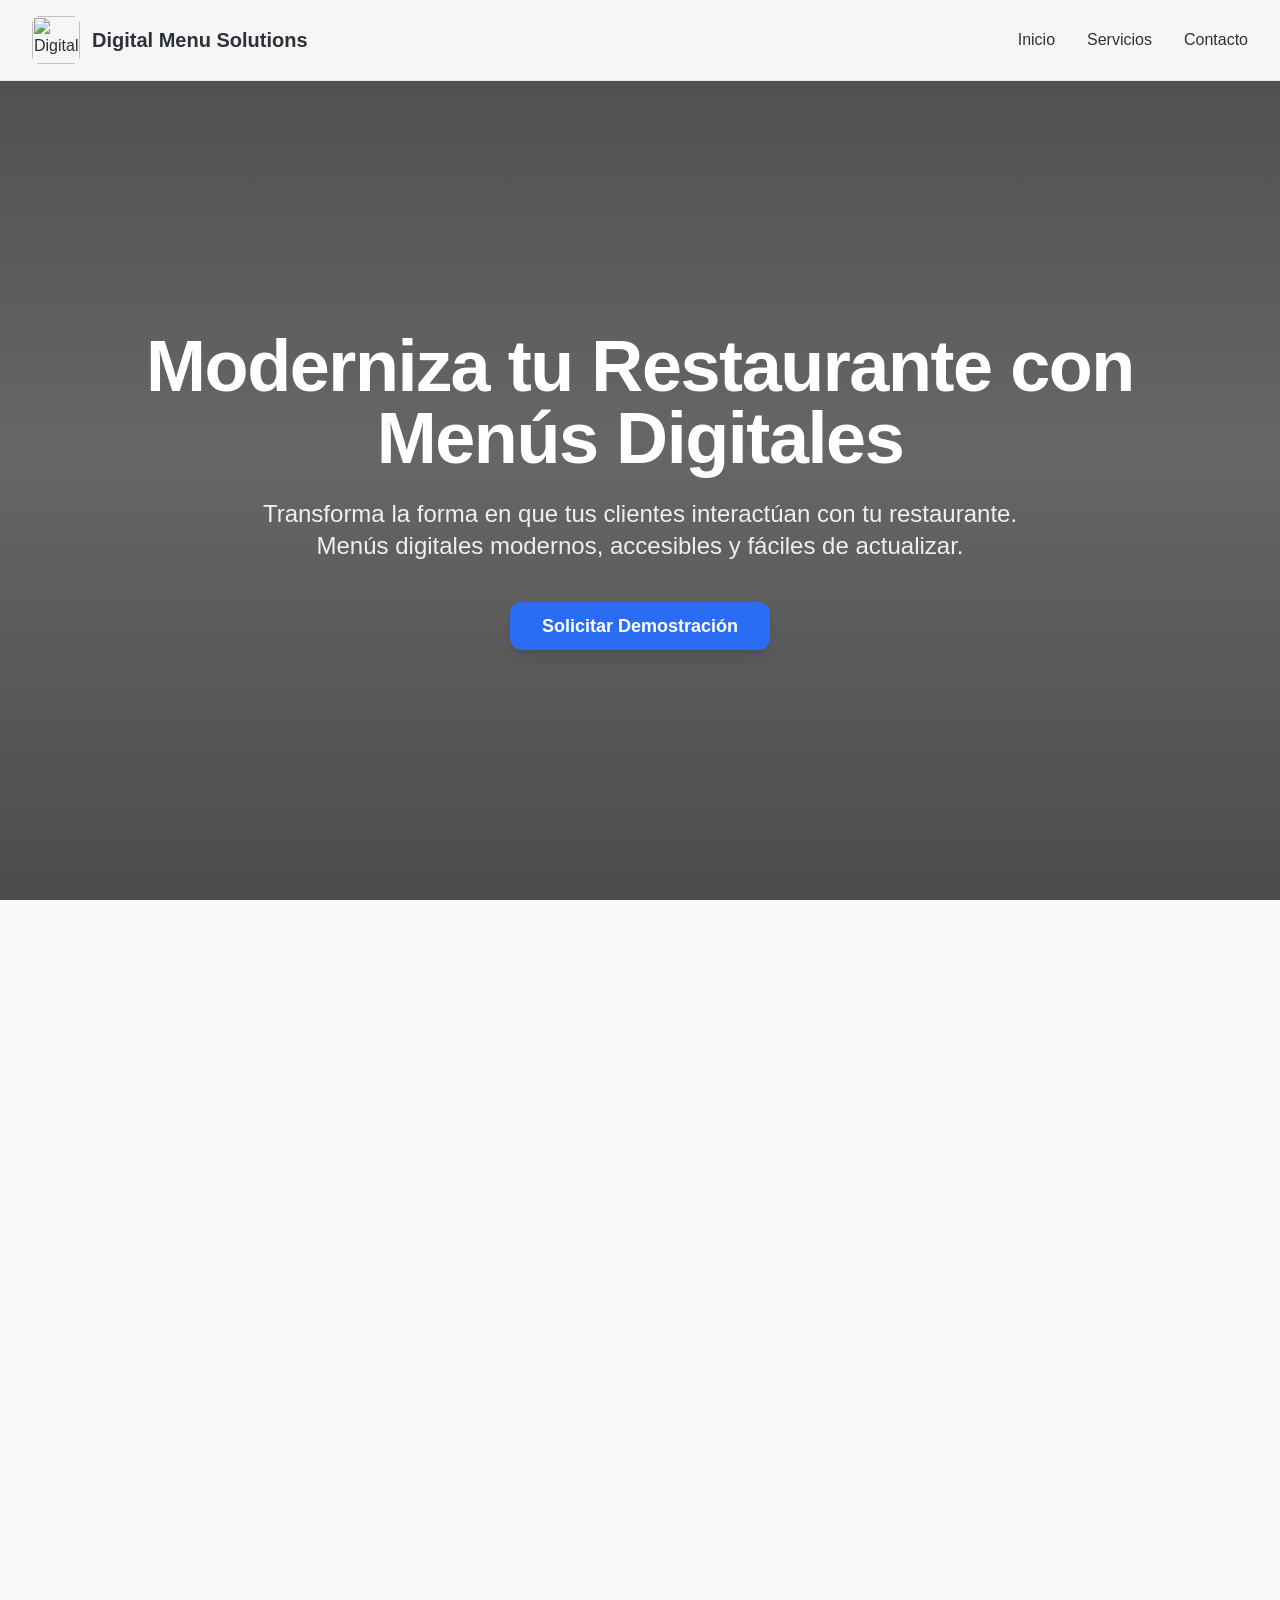
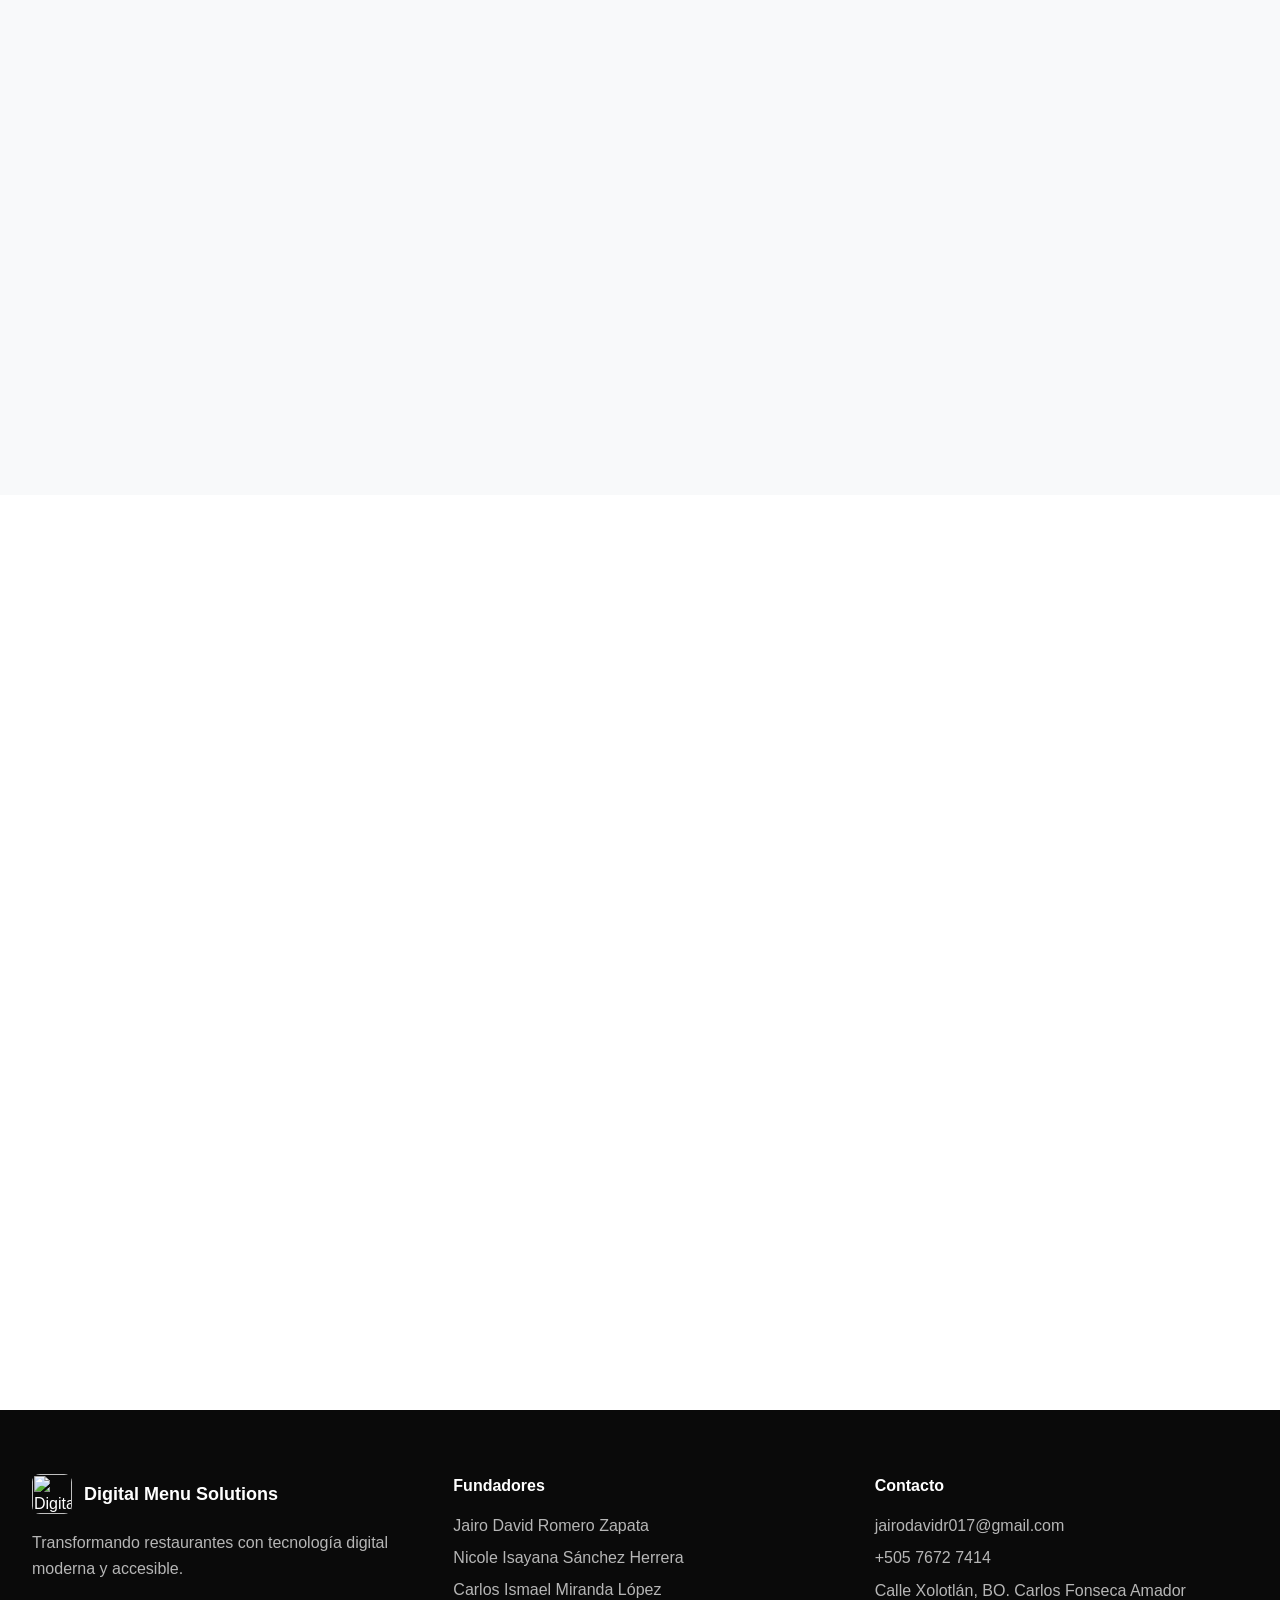
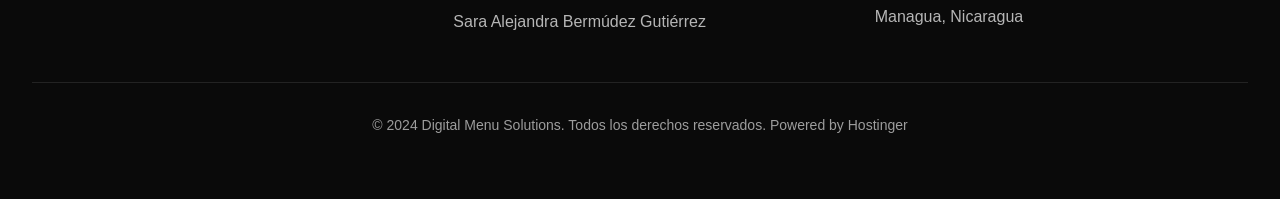
==== index.html @ bafce4ef "Add files via upload" ====
﻿<html lang="en"><head>
		<script type="module">import { injectIntoGlobalHook } from "/@react-refresh";
injectIntoGlobalHook(window);
window.$RefreshReg$ = () => {};
window.$RefreshSig$ = () => (type) => type;</script>

		<script type="module" src="/@vite/client"></script>

		<meta charset="UTF-8">
		<link rel="icon" type="image/svg+xml" href="/vite.svg">
		<meta name="generator" content="Hostinger Horizons">
		<meta name="viewport" content="width=device-width, initial-scale=1.0">
		<title>Digital Menu Solutions - Moderniza tu Restaurante con Menús Digitales</title>
		<style>
	#root[data-edit-mode-enabled="true"] [data-edit-id] {
		cursor: pointer; 
		outline: 2px dashed #357DF9; 
		outline-offset: 2px;
		min-height: 1em;
	}
	#root[data-edit-mode-enabled="true"] img[data-edit-id] {
		outline-offset: -2px;
	}
	#root[data-edit-mode-enabled="true"] {
		cursor: pointer;
	}
	#root[data-edit-mode-enabled="true"] [data-edit-id]:hover {
		background-color: #357DF933;
		outline-color: #357DF9; 
	}

	@keyframes fadeInTooltip {
		from {
			opacity: 0;
			transform: translateY(5px);
		}
		to {
			opacity: 1;
			transform: translateY(0);
		}
	}

	#inline-editor-disabled-tooltip {
		display: none; 
		opacity: 0; 
		position: absolute;
		background-color: #1D1E20;
		color: white;
		padding: 4px 8px;
		border-radius: 8px;
		z-index: 10001;
		font-size: 14px;
		border: 1px solid #3B3D4A;
		max-width: 184px;
		text-align: center;
	}

	#inline-editor-disabled-tooltip.tooltip-active {
		display: block;
		animation: fadeInTooltip 0.2s ease-out forwards;
	}
</style>
		<script type="module">
			const ALLOWED_PARENT_ORIGINS = [
          "https://horizons.hostinger.com",
          "https://horizons.hostinger.dev",
          "https://horizons-frontend-local.hostinger.dev",
      ];

      // Check to see if the page is in an iframe
      if (window.self !== window.top) {
			const STORAGE_KEY = 'horizons-iframe-saved-route';

			const getCurrentRoute = () => location.pathname + location.search + location.hash;

			const save = () => {
				try {
					const currentRoute = getCurrentRoute();
					sessionStorage.setItem(STORAGE_KEY, currentRoute);
					window.parent.postMessage({message: 'route-changed', route: currentRoute}, '*');
				} catch {}
			};

			const replaceHistoryState = (url) => {
				try {
					history.replaceState(null, '', url);
					window.dispatchEvent(new PopStateEvent('popstate', { state: history.state }));
					return true;
				} catch {}
				return false;
			};

			const restore = () => {
				try {
					const saved = sessionStorage.getItem(STORAGE_KEY);
					if (!saved) return;

					if (!saved.startsWith('/')) {
						sessionStorage.removeItem(STORAGE_KEY);
						return;
					}

					const current = getCurrentRoute();
					if (current !== saved) {
						if (!replaceHistoryState(saved)) {
							replaceHistoryState('/');
						}

						requestAnimationFrame(() => setTimeout(() => {
							try {
							const text = (document.body?.innerText || '').trim();

							// If the restored route results in too little content, assume it is invalid and navigate home
							if (text.length < 50) {
								replaceHistoryState('/');
							}
							} catch {}
						}, 1000));
					}
				} catch {}
			};

			const originalPushState = history.pushState;
			history.pushState = function(...args) {
				originalPushState.apply(this, args);
				save();
			};

			const originalReplaceState = history.replaceState;
			history.replaceState = function(...args) {
				originalReplaceState.apply(this, args);
				save();
			};

      const getParentOrigin = () => {
          if (
              window.location.ancestorOrigins &&
              window.location.ancestorOrigins.length > 0
          ) {
              return window.location.ancestorOrigins[0];
          }

          if (document.referrer) {
              try {
                  return new URL(document.referrer).origin;
              } catch (e) {
                  console.warn("Invalid referrer URL:", document.referrer);
              }
          }

          return null;
      };

			window.addEventListener('popstate', save);
			window.addEventListener('hashchange', save);
			window.addEventListener("message", function (event) {
				const parentOrigin = getParentOrigin();

				if (event.data?.type === "redirect-home" && parentOrigin && ALLOWED_PARENT_ORIGINS.includes(parentOrigin)) {
                const saved = sessionStorage.getItem(STORAGE_KEY);

                if(saved && saved !== '/') {
                  replaceHistoryState('/')
                }
        }
			});


			restore();
        }
      </script>
		<script type="module">
                const ALLOWED_PARENT_ORIGINS = [
                    "https://horizons.hostinger.com",
                    "https://horizons.hostinger.dev",
                    "https://horizons-frontend-local.hostinger.dev",
                ];
                const getParentOrigin = () => {
                    if (
                        window.location.ancestorOrigins &&
                        window.location.ancestorOrigins.length > 0
                    ) {
                        return window.location.ancestorOrigins[0];
                    }

                    if (document.referrer) {
                        try {
                            return new URL(document.referrer).origin;
                        } catch (e) {
                            console.warn("Invalid referrer URL:", document.referrer);
                        }
                    }

                    return null;
                };
                    
                    
                    
                window.addEventListener("message", function (event) {
                    const parentOrigin = getParentOrigin();

                    if (event.data?.type === "database_preview_auth" && parentOrigin && ALLOWED_PARENT_ORIGINS.includes(parentOrigin)) {
                        localStorage.setItem("__pb_superuser_auth__", event.data.value);
                    }
                });
            </script>
		<script type="module">
window.onerror = (message, source, lineno, colno, errorObj) => {
	const errorDetails = errorObj ? JSON.stringify({
		name: errorObj.name,
		message: errorObj.message,
		stack: errorObj.stack,
		source,
		lineno,
		colno,
	}) : null;

	window.parent.postMessage({
		type: 'horizons-runtime-error',
		message,
		error: errorDetails
	}, '*');
};
</script>
		<script type="module">
const observer = new MutationObserver((mutations) => {
	for (const mutation of mutations) {
		for (const addedNode of mutation.addedNodes) {
			if (
				addedNode.nodeType === Node.ELEMENT_NODE &&
				(
					addedNode.tagName?.toLowerCase() === 'vite-error-overlay' ||
					addedNode.classList?.contains('backdrop')
				)
			) {
				handleViteOverlay(addedNode);
			}
		}
	}
});

observer.observe(document.documentElement, {
	childList: true,
	subtree: true
});

function handleViteOverlay(node) {
	if (!node.shadowRoot) {
		return;
	}

	const backdrop = node.shadowRoot.querySelector('.backdrop');

	if (backdrop) {
		const overlayHtml = backdrop.outerHTML;
		const parser = new DOMParser();
		const doc = parser.parseFromString(overlayHtml, 'text/html');
		const messageBodyElement = doc.querySelector('.message-body');
		const fileElement = doc.querySelector('.file');
		const messageText = messageBodyElement ? messageBodyElement.textContent.trim() : '';
		const fileText = fileElement ? fileElement.textContent.trim() : '';
		const error = messageText + (fileText ? ' File:' + fileText : '');

		window.parent.postMessage({
			type: 'horizons-vite-error',
			error,
		}, '*');
	}
}
</script>
		<script type="module">
const originalConsoleError = console.error;
const MATCH_LINE_COL_REGEX = /:(\d+):(\d+)\)?\s*$/; // regex to match the :lineNum:colNum
const MATCH_AT_REGEX = /^\s*at\s+(?:async\s+)?(?:.*?\s+)?\(?/; // regex to remove the 'at' keyword and any 'async' or function name
const MATCH_PATH_REGEX = /^\//; // regex to remove the leading slash

function parseStackFrameLine(line) {
	const lineColMatch = line.match(MATCH_LINE_COL_REGEX);
	if (!lineColMatch) return null;
	const [, lineNum, colNum] = lineColMatch;
	const suffix = `:${lineNum}:${colNum}`;
	const idx = line.lastIndexOf(suffix);
	if (idx === -1) return null;
	const before = line.substring(0, idx);
	const path = before.replace(MATCH_AT_REGEX, '').trim();
	
	if (!path) return null;

	try {
		const pathname = new URL(path).pathname;
		const filePath = pathname.replace(MATCH_PATH_REGEX, '') || pathname;
		return `${filePath}:${lineNum}:${colNum}`;
	} catch (e) {
		const filePath = path.replace(MATCH_PATH_REGEX, '') || path;
		return `${filePath}:${lineNum}:${colNum}`;
	}
}

function getFilePathFromStack(stack, skipFrames = 0) {
	if (!stack || typeof stack !== 'string') return null;
	const lines = stack.split('\n').slice(1);

	const frames = lines.map(line => parseStackFrameLine(line.replace(/\r$/, ''))).filter(Boolean);

	return frames[skipFrames] ?? null;
}

console.error = function(...args) {
	originalConsoleError.apply(console, args);

	let errorString = '';
	let filePath = null;

	for (let i = 0; i < args.length; i++) {
		const arg = args[i];
		if (arg instanceof Error) {
			filePath = getFilePathFromStack(arg.stack, 0);
			errorString = `${arg.name}: ${arg.message}`;
			if (filePath) {
				errorString = `${errorString} at ${filePath}`;
			}
			break;
		}
	}

	if (!errorString) {
		errorString = args.map(arg => typeof arg === 'object' ? JSON.stringify(arg) : String(arg)).join(' ');
		const stack = new Error().stack;
		filePath = getFilePathFromStack(stack, 1);
		if (filePath) {
			errorString = `${errorString} at ${filePath}`;
		}
	}

	window.parent.postMessage({
		type: 'horizons-console-error',
		error: errorString
	}, '*');
};
</script>
		<script type="module">
const originalFetch = window.fetch;

window.fetch = function(...args) {
	const url = args[0] instanceof Request ? args[0].url : args[0];

	// Skip WebSocket URLs
	if (url.startsWith('ws:') || url.startsWith('wss:')) {
		return originalFetch.apply(this, args);
	}

	return originalFetch.apply(this, args)
		.then(async response => {
			const contentType = response.headers.get('Content-Type') || '';

			// Exclude HTML document responses
			const isDocumentResponse =
				contentType.includes('text/html') ||
				contentType.includes('application/xhtml+xml');

			if (!response.ok && !isDocumentResponse) {
					const responseClone = response.clone();
					const errorFromRes = await responseClone.text();
					const requestUrl = response.url;
					console.error(`Fetch error from ${requestUrl}: ${errorFromRes}`);
			}

			return response;
		})
		.catch(error => {
			if (!url.match(/.html?$/i)) {
				console.error(error);
			}

			throw error;
		});
};
</script>
		<script type="module">
if (window.navigation && window.self !== window.top) {
	window.navigation.addEventListener('navigate', (event) => {
		const url = event.destination.url;

		try {
			const destinationUrl = new URL(url);
			const destinationOrigin = destinationUrl.origin;
			const currentOrigin = window.location.origin;

			if (destinationOrigin === currentOrigin) {
				return;
			}
		} catch (error) {
			return;
		}

		window.parent.postMessage({
			type: 'horizons-navigation-error',
			url,
		}, '*');
	});
}
</script>
	<style type="text/css" data-vite-dev-id="/home/u972082128/websites/xP8BkS1DL/public_html/apps/web/src/index.css">
@import url('https://fonts.googleapis.com/css2?family=DM+Sans:wght@400;500;600;700&display=swap');

*, ::before, ::after{
  --tw-border-spacing-x: 0;
  --tw-border-spacing-y: 0;
  --tw-translate-x: 0;
  --tw-translate-y: 0;
  --tw-rotate: 0;
  --tw-skew-x: 0;
  --tw-skew-y: 0;
  --tw-scale-x: 1;
  --tw-scale-y: 1;
  --tw-pan-x:  ;
  --tw-pan-y:  ;
  --tw-pinch-zoom:  ;
  --tw-scroll-snap-strictness: proximity;
  --tw-gradient-from-position:  ;
  --tw-gradient-via-position:  ;
  --tw-gradient-to-position:  ;
  --tw-ordinal:  ;
  --tw-slashed-zero:  ;
  --tw-numeric-figure:  ;
  --tw-numeric-spacing:  ;
  --tw-numeric-fraction:  ;
  --tw-ring-inset:  ;
  --tw-ring-offset-width: 0px;
  --tw-ring-offset-color: #fff;
  --tw-ring-color: rgb(59 130 246 / 0.5);
  --tw-ring-offset-shadow: 0 0 #0000;
  --tw-ring-shadow: 0 0 #0000;
  --tw-shadow: 0 0 #0000;
  --tw-shadow-colored: 0 0 #0000;
  --tw-blur:  ;
  --tw-brightness:  ;
  --tw-contrast:  ;
  --tw-grayscale:  ;
  --tw-hue-rotate:  ;
  --tw-invert:  ;
  --tw-saturate:  ;
  --tw-sepia:  ;
  --tw-drop-shadow:  ;
  --tw-backdrop-blur:  ;
  --tw-backdrop-brightness:  ;
  --tw-backdrop-contrast:  ;
  --tw-backdrop-grayscale:  ;
  --tw-backdrop-hue-rotate:  ;
  --tw-backdrop-invert:  ;
  --tw-backdrop-opacity:  ;
  --tw-backdrop-saturate:  ;
  --tw-backdrop-sepia:  ;
  --tw-contain-size:  ;
  --tw-contain-layout:  ;
  --tw-contain-paint:  ;
  --tw-contain-style:  ;
}

::backdrop{
  --tw-border-spacing-x: 0;
  --tw-border-spacing-y: 0;
  --tw-translate-x: 0;
  --tw-translate-y: 0;
  --tw-rotate: 0;
  --tw-skew-x: 0;
  --tw-skew-y: 0;
  --tw-scale-x: 1;
  --tw-scale-y: 1;
  --tw-pan-x:  ;
  --tw-pan-y:  ;
  --tw-pinch-zoom:  ;
  --tw-scroll-snap-strictness: proximity;
  --tw-gradient-from-position:  ;
  --tw-gradient-via-position:  ;
  --tw-gradient-to-position:  ;
  --tw-ordinal:  ;
  --tw-slashed-zero:  ;
  --tw-numeric-figure:  ;
  --tw-numeric-spacing:  ;
  --tw-numeric-fraction:  ;
  --tw-ring-inset:  ;
  --tw-ring-offset-width: 0px;
  --tw-ring-offset-color: #fff;
  --tw-ring-color: rgb(59 130 246 / 0.5);
  --tw-ring-offset-shadow: 0 0 #0000;
  --tw-ring-shadow: 0 0 #0000;
  --tw-shadow: 0 0 #0000;
  --tw-shadow-colored: 0 0 #0000;
  --tw-blur:  ;
  --tw-brightness:  ;
  --tw-contrast:  ;
  --tw-grayscale:  ;
  --tw-hue-rotate:  ;
  --tw-invert:  ;
  --tw-saturate:  ;
  --tw-sepia:  ;
  --tw-drop-shadow:  ;
  --tw-backdrop-blur:  ;
  --tw-backdrop-brightness:  ;
  --tw-backdrop-contrast:  ;
  --tw-backdrop-grayscale:  ;
  --tw-backdrop-hue-rotate:  ;
  --tw-backdrop-invert:  ;
  --tw-backdrop-opacity:  ;
  --tw-backdrop-saturate:  ;
  --tw-backdrop-sepia:  ;
  --tw-contain-size:  ;
  --tw-contain-layout:  ;
  --tw-contain-paint:  ;
  --tw-contain-style:  ;
}

/*
! tailwindcss v3.4.17 | MIT License | https://tailwindcss.com
*/

/*
1. Prevent padding and border from affecting element width. (https://github.com/mozdevs/cssremedy/issues/4)
2. Allow adding a border to an element by just adding a border-width. (https://github.com/tailwindcss/tailwindcss/pull/116)
*/

*,
::before,
::after {
  box-sizing: border-box; /* 1 */
  border-width: 0; /* 2 */
  border-style: solid; /* 2 */
  border-color: #e5e7eb; /* 2 */
}

::before,
::after {
  --tw-content: '';
}

/*
1. Use a consistent sensible line-height in all browsers.
2. Prevent adjustments of font size after orientation changes in iOS.
3. Use a more readable tab size.
4. Use the user's configured `sans` font-family by default.
5. Use the user's configured `sans` font-feature-settings by default.
6. Use the user's configured `sans` font-variation-settings by default.
7. Disable tap highlights on iOS
*/

html,
:host {
  line-height: 1.5; /* 1 */
  -webkit-text-size-adjust: 100%; /* 2 */
  -moz-tab-size: 4; /* 3 */
  -o-tab-size: 4;
     tab-size: 4; /* 3 */
  font-family: ui-sans-serif, system-ui, sans-serif, "Apple Color Emoji", "Segoe UI Emoji", "Segoe UI Symbol", "Noto Color Emoji"; /* 4 */
  font-feature-settings: normal; /* 5 */
  font-variation-settings: normal; /* 6 */
  -webkit-tap-highlight-color: transparent; /* 7 */
}

/*
1. Remove the margin in all browsers.
2. Inherit line-height from `html` so users can set them as a class directly on the `html` element.
*/

body {
  margin: 0; /* 1 */
  line-height: inherit; /* 2 */
}

/*
1. Add the correct height in Firefox.
2. Correct the inheritance of border color in Firefox. (https://bugzilla.mozilla.org/show_bug.cgi?id=190655)
3. Ensure horizontal rules are visible by default.
*/

hr {
  height: 0; /* 1 */
  color: inherit; /* 2 */
  border-top-width: 1px; /* 3 */
}

/*
Add the correct text decoration in Chrome, Edge, and Safari.
*/

abbr:where([title]) {
  -webkit-text-decoration: underline dotted;
          text-decoration: underline dotted;
}

/*
Remove the default font size and weight for headings.
*/

h1,
h2,
h3,
h4,
h5,
h6 {
  font-size: inherit;
  font-weight: inherit;
}

/*
Reset links to optimize for opt-in styling instead of opt-out.
*/

a {
  color: inherit;
  text-decoration: inherit;
}

/*
Add the correct font weight in Edge and Safari.
*/

b,
strong {
  font-weight: bolder;
}

/*
1. Use the user's configured `mono` font-family by default.
2. Use the user's configured `mono` font-feature-settings by default.
3. Use the user's configured `mono` font-variation-settings by default.
4. Correct the odd `em` font sizing in all browsers.
*/

code,
kbd,
samp,
pre {
  font-family: ui-monospace, SFMono-Regular, Menlo, Monaco, Consolas, "Liberation Mono", "Courier New", monospace; /* 1 */
  font-feature-settings: normal; /* 2 */
  font-variation-settings: normal; /* 3 */
  font-size: 1em; /* 4 */
}

/*
Add the correct font size in all browsers.
*/

small {
  font-size: 80%;
}

/*
Prevent `sub` and `sup` elements from affecting the line height in all browsers.
*/

sub,
sup {
  font-size: 75%;
  line-height: 0;
  position: relative;
  vertical-align: baseline;
}

sub {
  bottom: -0.25em;
}

sup {
  top: -0.5em;
}

/*
1. Remove text indentation from table contents in Chrome and Safari. (https://bugs.chromium.org/p/chromium/issues/detail?id=999088, https://bugs.webkit.org/show_bug.cgi?id=201297)
2. Correct table border color inheritance in all Chrome and Safari. (https://bugs.chromium.org/p/chromium/issues/detail?id=935729, https://bugs.webkit.org/show_bug.cgi?id=195016)
3. Remove gaps between table borders by default.
*/

table {
  text-indent: 0; /* 1 */
  border-color: inherit; /* 2 */
  border-collapse: collapse; /* 3 */
}

/*
1. Change the font styles in all browsers.
2. Remove the margin in Firefox and Safari.
3. Remove default padding in all browsers.
*/

button,
input,
optgroup,
select,
textarea {
  font-family: inherit; /* 1 */
  font-feature-settings: inherit; /* 1 */
  font-variation-settings: inherit; /* 1 */
  font-size: 100%; /* 1 */
  font-weight: inherit; /* 1 */
  line-height: inherit; /* 1 */
  letter-spacing: inherit; /* 1 */
  color: inherit; /* 1 */
  margin: 0; /* 2 */
  padding: 0; /* 3 */
}

/*
Remove the inheritance of text transform in Edge and Firefox.
*/

button,
select {
  text-transform: none;
}

/*
1. Correct the inability to style clickable types in iOS and Safari.
2. Remove default button styles.
*/

button,
input:where([type='button']),
input:where([type='reset']),
input:where([type='submit']) {
  -webkit-appearance: button; /* 1 */
  background-color: transparent; /* 2 */
  background-image: none; /* 2 */
}

/*
Use the modern Firefox focus style for all focusable elements.
*/

:-moz-focusring {
  outline: auto;
}

/*
Remove the additional `:invalid` styles in Firefox. (https://github.com/mozilla/gecko-dev/blob/2f9eacd9d3d995c937b4251a5557d95d494c9be1/layout/style/res/forms.css#L728-L737)
*/

:-moz-ui-invalid {
  box-shadow: none;
}

/*
Add the correct vertical alignment in Chrome and Firefox.
*/

progress {
  vertical-align: baseline;
}

/*
Correct the cursor style of increment and decrement buttons in Safari.
*/

::-webkit-inner-spin-button,
::-webkit-outer-spin-button {
  height: auto;
}

/*
1. Correct the odd appearance in Chrome and Safari.
2. Correct the outline style in Safari.
*/

[type='search'] {
  -webkit-appearance: textfield; /* 1 */
  outline-offset: -2px; /* 2 */
}

/*
Remove the inner padding in Chrome and Safari on macOS.
*/

::-webkit-search-decoration {
  -webkit-appearance: none;
}

/*
1. Correct the inability to style clickable types in iOS and Safari.
2. Change font properties to `inherit` in Safari.
*/

::-webkit-file-upload-button {
  -webkit-appearance: button; /* 1 */
  font: inherit; /* 2 */
}

/*
Add the correct display in Chrome and Safari.
*/

summary {
  display: list-item;
}

/*
Removes the default spacing and border for appropriate elements.
*/

blockquote,
dl,
dd,
h1,
h2,
h3,
h4,
h5,
h6,
hr,
figure,
p,
pre {
  margin: 0;
}

fieldset {
  margin: 0;
  padding: 0;
}

legend {
  padding: 0;
}

ol,
ul,
menu {
  list-style: none;
  margin: 0;
  padding: 0;
}

/*
Reset default styling for dialogs.
*/

dialog {
  padding: 0;
}

/*
Prevent resizing textareas horizontally by default.
*/

textarea {
  resize: vertical;
}

/*
1. Reset the default placeholder opacity in Firefox. (https://github.com/tailwindlabs/tailwindcss/issues/3300)
2. Set the default placeholder color to the user's configured gray 400 color.
*/

input::-moz-placeholder, textarea::-moz-placeholder {
  opacity: 1; /* 1 */
  color: #9ca3af; /* 2 */
}

input::placeholder,
textarea::placeholder {
  opacity: 1; /* 1 */
  color: #9ca3af; /* 2 */
}

/*
Set the default cursor for buttons.
*/

button,
[role="button"] {
  cursor: pointer;
}

/*
Make sure disabled buttons don't get the pointer cursor.
*/

:disabled {
  cursor: default;
}

/*
1. Make replaced elements `display: block` by default. (https://github.com/mozdevs/cssremedy/issues/14)
2. Add `vertical-align: middle` to align replaced elements more sensibly by default. (https://github.com/jensimmons/cssremedy/issues/14#issuecomment-634934210)
   This can trigger a poorly considered lint error in some tools but is included by design.
*/

img,
svg,
video,
canvas,
audio,
iframe,
embed,
object {
  display: block; /* 1 */
  vertical-align: middle; /* 2 */
}

/*
Constrain images and videos to the parent width and preserve their intrinsic aspect ratio. (https://github.com/mozdevs/cssremedy/issues/14)
*/

img,
video {
  max-width: 100%;
  height: auto;
}

/* Make elements with the HTML hidden attribute stay hidden by default */

[hidden]:where(:not([hidden="until-found"])) {
  display: none;
}

:root {
    --background: 0 0% 100%;
    --foreground: 220 13% 20%;
    --border: 220 13% 91%;
    --input: 220 13% 96%;
    --ring: 220 90% 56%;
    
    --primary: 220 90% 56%;
    --primary-foreground: 0 0% 100%;
    
    --secondary: 120 73% 75%;
    --secondary-foreground: 220 13% 20%;
    
    --destructive: 0 84% 60%;
    --destructive-foreground: 0 0% 100%;
    
    --muted: 220 13% 91%;
    --muted-foreground: 220 13% 45%;
    
    --accent: 120 73% 75%;
    --accent-foreground: 220 13% 20%;
    
    --card: 0 0% 100%;
    --card-foreground: 220 13% 20%;
    
    --popover: 0 0% 100%;
    --popover-foreground: 220 13% 20%;
    
    --radius: 0.5rem;
    
    --sidebar-background: 0 0% 98%;
    --sidebar-foreground: 240 5.3% 26.1%;
    --sidebar-primary: 240 5.9% 10%;
    --sidebar-primary-foreground: 0 0% 98%;
    --sidebar-accent: 240 4.8% 95.9%;
    --sidebar-accent-foreground: 240 5.9% 10%;
    --sidebar-border: 220 13% 91%;
    --sidebar-ring: 217.2 91.2% 59.8%;
  }

.dark {
    --background: 220 13% 10%;
    --foreground: 220 13% 95%;
    --border: 220 13% 20%;
    --input: 220 13% 15%;
    --ring: 220 90% 56%;
    
    --primary: 220 90% 56%;
    --primary-foreground: 0 0% 100%;
    
    --secondary: 120 73% 75%;
    --secondary-foreground: 220 13% 10%;
    
    --destructive: 0 84% 60%;
    --destructive-foreground: 0 0% 100%;
    
    --muted: 220 13% 20%;
    --muted-foreground: 220 13% 65%;
    
    --accent: 120 73% 75%;
    --accent-foreground: 220 13% 10%;
    
    --card: 220 13% 12%;
    --card-foreground: 220 13% 95%;
    
    --popover: 220 13% 12%;
    --popover-foreground: 220 13% 95%;
    
    --sidebar-background: 240 5.9% 10%;
    --sidebar-foreground: 240 4.8% 95.9%;
    --sidebar-primary: 224.3 76.3% 48%;
    --sidebar-primary-foreground: 0 0% 100%;
    --sidebar-accent: 240 3.7% 15.9%;
    --sidebar-accent-foreground: 240 4.8% 95.9%;
    --sidebar-border: 240 3.7% 15.9%;
    --sidebar-ring: 217.2 91.2% 59.8%;
  }

*{
  border-color: hsl(var(--border));
}

html {
    scroll-behavior: smooth;
  }

body{
  background-color: hsl(var(--background));
  color: hsl(var(--foreground));
    font-family: -apple-system, BlinkMacSystemFont, 'Segoe UI', 'Roboto', 'Helvetica', 'Arial', sans-serif;
    overflow-x: clip;
}

.sr-only{
  position: absolute;
  width: 1px;
  height: 1px;
  padding: 0;
  margin: -1px;
  overflow: hidden;
  clip: rect(0, 0, 0, 0);
  white-space: nowrap;
  border-width: 0;
}

.pointer-events-none{
  pointer-events: none;
}

.pointer-events-auto{
  pointer-events: auto;
}

.visible{
  visibility: visible;
}

.invisible{
  visibility: hidden;
}

.fixed{
  position: fixed;
}

.absolute{
  position: absolute;
}

.relative{
  position: relative;
}

.inset-0{
  inset: 0px;
}

.inset-x-0{
  left: 0px;
  right: 0px;
}

.inset-y-0{
  top: 0px;
  bottom: 0px;
}

.-bottom-12{
  bottom: -3rem;
}

.-left-12{
  left: -3rem;
}

.-right-12{
  right: -3rem;
}

.-top-12{
  top: -3rem;
}

.bottom-0{
  bottom: 0px;
}

.left-0{
  left: 0px;
}

.left-1\/2{
  left: 50%;
}

.left-2{
  left: 0.5rem;
}

.left-\[50\%\]{
  left: 50%;
}

.right-0{
  right: 0px;
}

.right-1{
  right: 0.25rem;
}

.right-2{
  right: 0.5rem;
}

.right-3{
  right: 0.75rem;
}

.right-4{
  right: 1rem;
}

.top-0{
  top: 0px;
}

.top-1{
  top: 0.25rem;
}

.top-1\.5{
  top: 0.375rem;
}

.top-1\/2{
  top: 50%;
}

.top-3\.5{
  top: 0.875rem;
}

.top-4{
  top: 1rem;
}

.top-\[1px\]{
  top: 1px;
}

.top-\[50\%\]{
  top: 50%;
}

.top-\[60\%\]{
  top: 60%;
}

.top-full{
  top: 100%;
}

.z-10{
  z-index: 10;
}

.z-20{
  z-index: 20;
}

.z-50{
  z-index: 50;
}

.z-\[100\]{
  z-index: 100;
}

.z-\[1\]{
  z-index: 1;
}

.order-first{
  order: -9999;
}

.order-last{
  order: 9999;
}

.\!m-0{
  margin: 0px !important;
}

.-mx-1{
  margin-left: -0.25rem;
  margin-right: -0.25rem;
}

.-my-2{
  margin-top: -0.5rem;
  margin-bottom: -0.5rem;
}

.mx-2{
  margin-left: 0.5rem;
  margin-right: 0.5rem;
}

.mx-3\.5{
  margin-left: 0.875rem;
  margin-right: 0.875rem;
}

.mx-auto{
  margin-left: auto;
  margin-right: auto;
}

.my-0{
  margin-top: 0px;
  margin-bottom: 0px;
}

.my-0\.5{
  margin-top: 0.125rem;
  margin-bottom: 0.125rem;
}

.my-1{
  margin-top: 0.25rem;
  margin-bottom: 0.25rem;
}

.-ml-4{
  margin-left: -1rem;
}

.-mt-4{
  margin-top: -1rem;
}

.mb-1{
  margin-bottom: 0.25rem;
}

.mb-10{
  margin-bottom: 2.5rem;
}

.mb-12{
  margin-bottom: 3rem;
}

.mb-16{
  margin-bottom: 4rem;
}

.mb-2{
  margin-bottom: 0.5rem;
}

.mb-3{
  margin-bottom: 0.75rem;
}

.mb-4{
  margin-bottom: 1rem;
}

.mb-6{
  margin-bottom: 1.5rem;
}

.ml-1{
  margin-left: 0.25rem;
}

.ml-4{
  margin-left: 1rem;
}

.ml-auto{
  margin-left: auto;
}

.mr-2{
  margin-right: 0.5rem;
}

.mt-1\.5{
  margin-top: 0.375rem;
}

.mt-2{
  margin-top: 0.5rem;
}

.mt-24{
  margin-top: 6rem;
}

.mt-4{
  margin-top: 1rem;
}

.mt-auto{
  margin-top: auto;
}

.line-clamp-2{
  overflow: hidden;
  display: -webkit-box;
  -webkit-box-orient: vertical;
  -webkit-line-clamp: 2;
}

.block{
  display: block;
}

.flex{
  display: flex;
}

.inline-flex{
  display: inline-flex;
}

.table{
  display: table;
}

.grid{
  display: grid;
}

.hidden{
  display: none;
}

.aspect-square{
  aspect-ratio: 1 / 1;
}

.aspect-video{
  aspect-ratio: 16 / 9;
}

.size-10{
  width: 2.5rem;
  height: 2.5rem;
}

.size-3{
  width: 0.75rem;
  height: 0.75rem;
}

.size-3\.5{
  width: 0.875rem;
  height: 0.875rem;
}

.size-4{
  width: 1rem;
  height: 1rem;
}

.size-6{
  width: 1.5rem;
  height: 1.5rem;
}

.size-8{
  width: 2rem;
  height: 2rem;
}

.size-\[--cell-size\]{
  width: var(--cell-size);
  height: var(--cell-size);
}

.h-1\.5{
  height: 0.375rem;
}

.h-10{
  height: 2.5rem;
}

.h-12{
  height: 3rem;
}

.h-16{
  height: 4rem;
}

.h-2{
  height: 0.5rem;
}

.h-2\.5{
  height: 0.625rem;
}

.h-3{
  height: 0.75rem;
}

.h-3\.5{
  height: 0.875rem;
}

.h-4{
  height: 1rem;
}

.h-5{
  height: 1.25rem;
}

.h-6{
  height: 1.5rem;
}

.h-7{
  height: 1.75rem;
}

.h-8{
  height: 2rem;
}

.h-9{
  height: 2.25rem;
}

.h-\[--cell-size\]{
  height: var(--cell-size);
}

.h-\[1px\]{
  height: 1px;
}

.h-\[var\(--radix-navigation-menu-viewport-height\)\]{
  height: var(--radix-navigation-menu-viewport-height);
}

.h-\[var\(--radix-select-trigger-height\)\]{
  height: var(--radix-select-trigger-height);
}

.h-auto{
  height: auto;
}

.h-full{
  height: 100%;
}

.h-px{
  height: 1px;
}

.h-svh{
  height: 100svh;
}

.max-h-\[--radix-context-menu-content-available-height\]{
  max-height: var(--radix-context-menu-content-available-height);
}

.max-h-\[--radix-select-content-available-height\]{
  max-height: var(--radix-select-content-available-height);
}

.max-h-\[300px\]{
  max-height: 300px;
}

.max-h-\[var\(--radix-dropdown-menu-content-available-height\)\]{
  max-height: var(--radix-dropdown-menu-content-available-height);
}

.max-h-screen{
  max-height: 100vh;
}

.min-h-0{
  min-height: 0px;
}

.min-h-\[100dvh\]{
  min-height: 100dvh;
}

.min-h-\[60px\]{
  min-height: 60px;
}

.min-h-svh{
  min-height: 100svh;
}

.w-0{
  width: 0px;
}

.w-1{
  width: 0.25rem;
}

.w-10{
  width: 2.5rem;
}

.w-2{
  width: 0.5rem;
}

.w-2\.5{
  width: 0.625rem;
}

.w-3{
  width: 0.75rem;
}

.w-3\.5{
  width: 0.875rem;
}

.w-3\/4{
  width: 75%;
}

.w-4{
  width: 1rem;
}

.w-5{
  width: 1.25rem;
}

.w-6{
  width: 1.5rem;
}

.w-64{
  width: 16rem;
}

.w-7{
  width: 1.75rem;
}

.w-72{
  width: 18rem;
}

.w-8{
  width: 2rem;
}

.w-9{
  width: 2.25rem;
}

.w-\[--cell-size\]{
  width: var(--cell-size);
}

.w-\[--sidebar-width\]{
  width: var(--sidebar-width);
}

.w-\[100px\]{
  width: 100px;
}

.w-\[1px\]{
  width: 1px;
}

.w-auto{
  width: auto;
}

.w-fit{
  width: -moz-fit-content;
  width: fit-content;
}

.w-full{
  width: 100%;
}

.w-max{
  width: -moz-max-content;
  width: max-content;
}

.w-px{
  width: 1px;
}

.min-w-0{
  min-width: 0px;
}

.min-w-10{
  min-width: 2.5rem;
}

.min-w-5{
  min-width: 1.25rem;
}

.min-w-8{
  min-width: 2rem;
}

.min-w-9{
  min-width: 2.25rem;
}

.min-w-\[--cell-size\]{
  min-width: var(--cell-size);
}

.min-w-\[12rem\]{
  min-width: 12rem;
}

.min-w-\[8rem\]{
  min-width: 8rem;
}

.min-w-\[var\(--radix-select-trigger-width\)\]{
  min-width: var(--radix-select-trigger-width);
}

.max-w-2xl{
  max-width: 42rem;
}

.max-w-3xl{
  max-width: 48rem;
}

.max-w-7xl{
  max-width: 80rem;
}

.max-w-\[--skeleton-width\]{
  max-width: var(--skeleton-width);
}

.max-w-lg{
  max-width: 32rem;
}

.max-w-max{
  max-width: -moz-max-content;
  max-width: max-content;
}

.max-w-sm{
  max-width: 24rem;
}

.flex-1{
  flex: 1 1 0%;
}

.shrink-0{
  flex-shrink: 0;
}

.grow{
  flex-grow: 1;
}

.grow-0{
  flex-grow: 0;
}

.basis-full{
  flex-basis: 100%;
}

.caption-bottom{
  caption-side: bottom;
}

.border-collapse{
  border-collapse: collapse;
}

.origin-\[--radix-context-menu-content-transform-origin\]{
  transform-origin: var(--radix-context-menu-content-transform-origin);
}

.origin-\[--radix-dropdown-menu-content-transform-origin\]{
  transform-origin: var(--radix-dropdown-menu-content-transform-origin);
}

.origin-\[--radix-hover-card-content-transform-origin\]{
  transform-origin: var(--radix-hover-card-content-transform-origin);
}

.origin-\[--radix-menubar-content-transform-origin\]{
  transform-origin: var(--radix-menubar-content-transform-origin);
}

.origin-\[--radix-popover-content-transform-origin\]{
  transform-origin: var(--radix-popover-content-transform-origin);
}

.origin-\[--radix-select-content-transform-origin\]{
  transform-origin: var(--radix-select-content-transform-origin);
}

.origin-\[--radix-tooltip-content-transform-origin\]{
  transform-origin: var(--radix-tooltip-content-transform-origin);
}

.-translate-x-1\/2{
  --tw-translate-x: -50%;
  transform: translate(var(--tw-translate-x), var(--tw-translate-y)) rotate(var(--tw-rotate)) skewX(var(--tw-skew-x)) skewY(var(--tw-skew-y)) scaleX(var(--tw-scale-x)) scaleY(var(--tw-scale-y));
}

.-translate-x-px{
  --tw-translate-x: -1px;
  transform: translate(var(--tw-translate-x), var(--tw-translate-y)) rotate(var(--tw-rotate)) skewX(var(--tw-skew-x)) skewY(var(--tw-skew-y)) scaleX(var(--tw-scale-x)) scaleY(var(--tw-scale-y));
}

.-translate-y-1\/2{
  --tw-translate-y: -50%;
  transform: translate(var(--tw-translate-x), var(--tw-translate-y)) rotate(var(--tw-rotate)) skewX(var(--tw-skew-x)) skewY(var(--tw-skew-y)) scaleX(var(--tw-scale-x)) scaleY(var(--tw-scale-y));
}

.translate-x-\[-50\%\]{
  --tw-translate-x: -50%;
  transform: translate(var(--tw-translate-x), var(--tw-translate-y)) rotate(var(--tw-rotate)) skewX(var(--tw-skew-x)) skewY(var(--tw-skew-y)) scaleX(var(--tw-scale-x)) scaleY(var(--tw-scale-y));
}

.translate-x-px{
  --tw-translate-x: 1px;
  transform: translate(var(--tw-translate-x), var(--tw-translate-y)) rotate(var(--tw-rotate)) skewX(var(--tw-skew-x)) skewY(var(--tw-skew-y)) scaleX(var(--tw-scale-x)) scaleY(var(--tw-scale-y));
}

.translate-y-\[-50\%\]{
  --tw-translate-y: -50%;
  transform: translate(var(--tw-translate-x), var(--tw-translate-y)) rotate(var(--tw-rotate)) skewX(var(--tw-skew-x)) skewY(var(--tw-skew-y)) scaleX(var(--tw-scale-x)) scaleY(var(--tw-scale-y));
}

.rotate-45{
  --tw-rotate: 45deg;
  transform: translate(var(--tw-translate-x), var(--tw-translate-y)) rotate(var(--tw-rotate)) skewX(var(--tw-skew-x)) skewY(var(--tw-skew-y)) scaleX(var(--tw-scale-x)) scaleY(var(--tw-scale-y));
}

.rotate-90{
  --tw-rotate: 90deg;
  transform: translate(var(--tw-translate-x), var(--tw-translate-y)) rotate(var(--tw-rotate)) skewX(var(--tw-skew-x)) skewY(var(--tw-skew-y)) scaleX(var(--tw-scale-x)) scaleY(var(--tw-scale-y));
}

.transform{
  transform: translate(var(--tw-translate-x), var(--tw-translate-y)) rotate(var(--tw-rotate)) skewX(var(--tw-skew-x)) skewY(var(--tw-skew-y)) scaleX(var(--tw-scale-x)) scaleY(var(--tw-scale-y));
}

@keyframes pulse{

  50%{
    opacity: .5;
  }
}

.animate-pulse{
  animation: pulse 2s cubic-bezier(0.4, 0, 0.6, 1) infinite;
}

@keyframes spin{

  to{
    transform: rotate(360deg);
  }
}

.animate-spin{
  animation: spin 1s linear infinite;
}

.cursor-default{
  cursor: default;
}

.cursor-pointer{
  cursor: pointer;
}

.cursor-text{
  cursor: text;
}

.touch-none{
  touch-action: none;
}

.select-none{
  -webkit-user-select: none;
     -moz-user-select: none;
          user-select: none;
}

.resize-none{
  resize: none;
}

.list-disc{
  list-style-type: disc;
}

.list-none{
  list-style-type: none;
}

.grid-cols-1{
  grid-template-columns: repeat(1, minmax(0, 1fr));
}

.flex-row{
  flex-direction: row;
}

.flex-col{
  flex-direction: column;
}

.flex-col-reverse{
  flex-direction: column-reverse;
}

.flex-wrap{
  flex-wrap: wrap;
}

.place-content-center{
  place-content: center;
}

.items-start{
  align-items: flex-start;
}

.items-end{
  align-items: flex-end;
}

.items-center{
  align-items: center;
}

.items-stretch{
  align-items: stretch;
}

.justify-start{
  justify-content: flex-start;
}

.justify-center{
  justify-content: center;
}

.justify-between{
  justify-content: space-between;
}

.gap-1{
  gap: 0.25rem;
}

.gap-1\.5{
  gap: 0.375rem;
}

.gap-12{
  gap: 3rem;
}

.gap-2{
  gap: 0.5rem;
}

.gap-2\.5{
  gap: 0.625rem;
}

.gap-3{
  gap: 0.75rem;
}

.gap-4{
  gap: 1rem;
}

.gap-6{
  gap: 1.5rem;
}

.gap-7{
  gap: 1.75rem;
}

.gap-8{
  gap: 2rem;
}

.space-x-1 > :not([hidden]) ~ :not([hidden]){
  --tw-space-x-reverse: 0;
  margin-right: calc(0.25rem * var(--tw-space-x-reverse));
  margin-left: calc(0.25rem * calc(1 - var(--tw-space-x-reverse)));
}

.space-x-2 > :not([hidden]) ~ :not([hidden]){
  --tw-space-x-reverse: 0;
  margin-right: calc(0.5rem * var(--tw-space-x-reverse));
  margin-left: calc(0.5rem * calc(1 - var(--tw-space-x-reverse)));
}

.space-y-1\.5 > :not([hidden]) ~ :not([hidden]){
  --tw-space-y-reverse: 0;
  margin-top: calc(0.375rem * calc(1 - var(--tw-space-y-reverse)));
  margin-bottom: calc(0.375rem * var(--tw-space-y-reverse));
}

.space-y-2 > :not([hidden]) ~ :not([hidden]){
  --tw-space-y-reverse: 0;
  margin-top: calc(0.5rem * calc(1 - var(--tw-space-y-reverse)));
  margin-bottom: calc(0.5rem * var(--tw-space-y-reverse));
}

.space-y-4 > :not([hidden]) ~ :not([hidden]){
  --tw-space-y-reverse: 0;
  margin-top: calc(1rem * calc(1 - var(--tw-space-y-reverse)));
  margin-bottom: calc(1rem * var(--tw-space-y-reverse));
}

.space-y-6 > :not([hidden]) ~ :not([hidden]){
  --tw-space-y-reverse: 0;
  margin-top: calc(1.5rem * calc(1 - var(--tw-space-y-reverse)));
  margin-bottom: calc(1.5rem * var(--tw-space-y-reverse));
}

.space-y-8 > :not([hidden]) ~ :not([hidden]){
  --tw-space-y-reverse: 0;
  margin-top: calc(2rem * calc(1 - var(--tw-space-y-reverse)));
  margin-bottom: calc(2rem * var(--tw-space-y-reverse));
}

.self-stretch{
  align-self: stretch;
}

.overflow-auto{
  overflow: auto;
}

.overflow-hidden{
  overflow: hidden;
}

.overflow-y-auto{
  overflow-y: auto;
}

.overflow-x-hidden{
  overflow-x: hidden;
}

.whitespace-nowrap{
  white-space: nowrap;
}

.text-balance{
  text-wrap: balance;
}

.break-words{
  overflow-wrap: break-word;
}

.rounded-2xl{
  border-radius: 1rem;
}

.rounded-\[2px\]{
  border-radius: 2px;
}

.rounded-\[calc\(var\(--radius\)-5px\)\]{
  border-radius: calc(var(--radius) - 5px);
}

.rounded-\[inherit\]{
  border-radius: inherit;
}

.rounded-full{
  border-radius: 9999px;
}

.rounded-lg{
  border-radius: var(--radius);
}

.rounded-md{
  border-radius: calc(var(--radius) - 2px);
}

.rounded-none{
  border-radius: 0px;
}

.rounded-sm{
  border-radius: calc(var(--radius) - 4px);
}

.rounded-xl{
  border-radius: 0.75rem;
}

.rounded-l-md{
  border-top-left-radius: calc(var(--radius) - 2px);
  border-bottom-left-radius: calc(var(--radius) - 2px);
}

.rounded-r-md{
  border-top-right-radius: calc(var(--radius) - 2px);
  border-bottom-right-radius: calc(var(--radius) - 2px);
}

.rounded-t-\[10px\]{
  border-top-left-radius: 10px;
  border-top-right-radius: 10px;
}

.rounded-tl-sm{
  border-top-left-radius: calc(var(--radius) - 4px);
}

.border{
  border-width: 1px;
}

.border-0{
  border-width: 0px;
}

.border-2{
  border-width: 2px;
}

.border-\[1\.5px\]{
  border-width: 1.5px;
}

.border-y{
  border-top-width: 1px;
  border-bottom-width: 1px;
}

.border-b{
  border-bottom-width: 1px;
}

.border-l{
  border-left-width: 1px;
}

.border-r{
  border-right-width: 1px;
}

.border-t{
  border-top-width: 1px;
}

.border-dashed{
  border-style: dashed;
}

.border-\[--color-border\]{
  border-color: var(--color-border);
}

.border-border{
  border-color: hsl(var(--border));
}

.border-border\/50{
  border-color: hsl(var(--border) / 0.5);
}

.border-destructive{
  border-color: hsl(var(--destructive));
}

.border-destructive\/50{
  border-color: hsl(var(--destructive) / 0.5);
}

.border-input{
  border-color: hsl(var(--input));
}

.border-primary{
  border-color: hsl(var(--primary));
}

.border-primary\/20{
  border-color: hsl(var(--primary) / 0.2);
}

.border-primary\/50{
  border-color: hsl(var(--primary) / 0.5);
}

.border-secondary{
  border-color: hsl(var(--secondary));
}

.border-sidebar-border{
  border-color: hsl(var(--sidebar-border));
}

.border-transparent{
  border-color: transparent;
}

.border-white\/10{
  border-color: rgb(255 255 255 / 0.1);
}

.border-l-transparent{
  border-left-color: transparent;
}

.border-t-transparent{
  border-top-color: transparent;
}

.bg-\[\#0a0a0a\]{
  --tw-bg-opacity: 1;
  background-color: rgb(10 10 10 / var(--tw-bg-opacity, 1));
}

.bg-\[\#F8F9FA\]{
  --tw-bg-opacity: 1;
  background-color: rgb(248 249 250 / var(--tw-bg-opacity, 1));
}

.bg-\[--color-bg\]{
  background-color: var(--color-bg);
}

.bg-accent{
  background-color: hsl(var(--accent));
}

.bg-background{
  background-color: hsl(var(--background));
}

.bg-black\/80{
  background-color: rgb(0 0 0 / 0.8);
}

.bg-border{
  background-color: hsl(var(--border));
}

.bg-card{
  background-color: hsl(var(--card));
}

.bg-destructive{
  background-color: hsl(var(--destructive));
}

.bg-foreground{
  background-color: hsl(var(--foreground));
}

.bg-input{
  background-color: hsl(var(--input));
}

.bg-muted{
  background-color: hsl(var(--muted));
}

.bg-muted\/50{
  background-color: hsl(var(--muted) / 0.5);
}

.bg-popover{
  background-color: hsl(var(--popover));
}

.bg-primary{
  background-color: hsl(var(--primary));
}

.bg-primary\/10{
  background-color: hsl(var(--primary) / 0.1);
}

.bg-primary\/20{
  background-color: hsl(var(--primary) / 0.2);
}

.bg-primary\/5{
  background-color: hsl(var(--primary) / 0.05);
}

.bg-secondary{
  background-color: hsl(var(--secondary));
}

.bg-secondary\/20{
  background-color: hsl(var(--secondary) / 0.2);
}

.bg-sidebar{
  background-color: hsl(var(--sidebar-background));
}

.bg-sidebar-border{
  background-color: hsl(var(--sidebar-border));
}

.bg-transparent{
  background-color: transparent;
}

.bg-white{
  --tw-bg-opacity: 1;
  background-color: rgb(255 255 255 / var(--tw-bg-opacity, 1));
}

.bg-white\/95{
  background-color: rgb(255 255 255 / 0.95);
}

.bg-gradient-to-b{
  background-image: linear-gradient(to bottom, var(--tw-gradient-stops));
}

.from-black\/70{
  --tw-gradient-from: rgb(0 0 0 / 0.7) var(--tw-gradient-from-position);
  --tw-gradient-to: rgb(0 0 0 / 0) var(--tw-gradient-to-position);
  --tw-gradient-stops: var(--tw-gradient-from), var(--tw-gradient-to);
}

.via-black\/60{
  --tw-gradient-to: rgb(0 0 0 / 0)  var(--tw-gradient-to-position);
  --tw-gradient-stops: var(--tw-gradient-from), rgb(0 0 0 / 0.6) var(--tw-gradient-via-position), var(--tw-gradient-to);
}

.to-black\/70{
  --tw-gradient-to: rgb(0 0 0 / 0.7) var(--tw-gradient-to-position);
}

.fill-current{
  fill: currentColor;
}

.fill-primary{
  fill: hsl(var(--primary));
}

.object-cover{
  -o-object-fit: cover;
     object-fit: cover;
}

.p-0{
  padding: 0px;
}

.p-1{
  padding: 0.25rem;
}

.p-2{
  padding: 0.5rem;
}

.p-3{
  padding: 0.75rem;
}

.p-4{
  padding: 1rem;
}

.p-6{
  padding: 1.5rem;
}

.p-8{
  padding: 2rem;
}

.p-\[1px\]{
  padding: 1px;
}

.px-1{
  padding-left: 0.25rem;
  padding-right: 0.25rem;
}

.px-1\.5{
  padding-left: 0.375rem;
  padding-right: 0.375rem;
}

.px-2{
  padding-left: 0.5rem;
  padding-right: 0.5rem;
}

.px-2\.5{
  padding-left: 0.625rem;
  padding-right: 0.625rem;
}

.px-3{
  padding-left: 0.75rem;
  padding-right: 0.75rem;
}

.px-4{
  padding-left: 1rem;
  padding-right: 1rem;
}

.px-8{
  padding-left: 2rem;
  padding-right: 2rem;
}

.px-\[--cell-size\]{
  padding-left: var(--cell-size);
  padding-right: var(--cell-size);
}

.py-0\.5{
  padding-top: 0.125rem;
  padding-bottom: 0.125rem;
}

.py-1{
  padding-top: 0.25rem;
  padding-bottom: 0.25rem;
}

.py-1\.5{
  padding-top: 0.375rem;
  padding-bottom: 0.375rem;
}

.py-12{
  padding-top: 3rem;
  padding-bottom: 3rem;
}

.py-2{
  padding-top: 0.5rem;
  padding-bottom: 0.5rem;
}

.py-20{
  padding-top: 5rem;
  padding-bottom: 5rem;
}

.py-3{
  padding-top: 0.75rem;
  padding-bottom: 0.75rem;
}

.py-4{
  padding-top: 1rem;
  padding-bottom: 1rem;
}

.py-6{
  padding-top: 1.5rem;
  padding-bottom: 1.5rem;
}

.pb-3{
  padding-bottom: 0.75rem;
}

.pb-4{
  padding-bottom: 1rem;
}

.pl-2{
  padding-left: 0.5rem;
}

.pl-2\.5{
  padding-left: 0.625rem;
}

.pl-3{
  padding-left: 0.75rem;
}

.pl-4{
  padding-left: 1rem;
}

.pl-8{
  padding-left: 2rem;
}

.pr-1{
  padding-right: 0.25rem;
}

.pr-2{
  padding-right: 0.5rem;
}

.pr-2\.5{
  padding-right: 0.625rem;
}

.pr-3{
  padding-right: 0.75rem;
}

.pr-6{
  padding-right: 1.5rem;
}

.pr-8{
  padding-right: 2rem;
}

.pt-0{
  padding-top: 0px;
}

.pt-16{
  padding-top: 4rem;
}

.pt-3{
  padding-top: 0.75rem;
}

.pt-4{
  padding-top: 1rem;
}

.pt-8{
  padding-top: 2rem;
}

.text-left{
  text-align: left;
}

.text-center{
  text-align: center;
}

.align-middle{
  vertical-align: middle;
}

.font-mono{
  font-family: ui-monospace, SFMono-Regular, Menlo, Monaco, Consolas, "Liberation Mono", "Courier New", monospace;
}

.font-sans{
  font-family: ui-sans-serif, system-ui, sans-serif, "Apple Color Emoji", "Segoe UI Emoji", "Segoe UI Symbol", "Noto Color Emoji";
}

.text-3xl{
  font-size: 1.875rem;
  line-height: 2.25rem;
}

.text-4xl{
  font-size: 2.25rem;
  line-height: 2.5rem;
}

.text-\[0\.8rem\]{
  font-size: 0.8rem;
}

.text-base{
  font-size: 1rem;
  line-height: 1.5rem;
}

.text-lg{
  font-size: 1.125rem;
  line-height: 1.75rem;
}

.text-sm{
  font-size: 0.875rem;
  line-height: 1.25rem;
}

.text-sm\/relaxed{
  font-size: 0.875rem;
  line-height: 1.625;
}

.text-xl{
  font-size: 1.25rem;
  line-height: 1.75rem;
}

.text-xs{
  font-size: 0.75rem;
  line-height: 1rem;
}

.font-bold{
  font-weight: 700;
}

.font-medium{
  font-weight: 500;
}

.font-normal{
  font-weight: 400;
}

.font-semibold{
  font-weight: 600;
}

.tabular-nums{
  --tw-numeric-spacing: tabular-nums;
  font-variant-numeric: var(--tw-ordinal) var(--tw-slashed-zero) var(--tw-numeric-figure) var(--tw-numeric-spacing) var(--tw-numeric-fraction);
}

.leading-none{
  line-height: 1;
}

.leading-normal{
  line-height: 1.5;
}

.leading-relaxed{
  line-height: 1.625;
}

.leading-snug{
  line-height: 1.375;
}

.leading-tight{
  line-height: 1.25;
}

.tracking-tight{
  letter-spacing: -0.025em;
}

.tracking-widest{
  letter-spacing: 0.1em;
}

.text-accent-foreground{
  color: hsl(var(--accent-foreground));
}

.text-card-foreground{
  color: hsl(var(--card-foreground));
}

.text-current{
  color: currentColor;
}

.text-destructive{
  color: hsl(var(--destructive));
}

.text-destructive-foreground{
  color: hsl(var(--destructive-foreground));
}

.text-foreground{
  color: hsl(var(--foreground));
}

.text-foreground\/50{
  color: hsl(var(--foreground) / 0.5);
}

.text-muted-foreground{
  color: hsl(var(--muted-foreground));
}

.text-popover-foreground{
  color: hsl(var(--popover-foreground));
}

.text-primary{
  color: hsl(var(--primary));
}

.text-primary-foreground{
  color: hsl(var(--primary-foreground));
}

.text-secondary-foreground{
  color: hsl(var(--secondary-foreground));
}

.text-sidebar-foreground{
  color: hsl(var(--sidebar-foreground));
}

.text-sidebar-foreground\/70{
  color: hsl(var(--sidebar-foreground) / 0.7);
}

.text-white{
  --tw-text-opacity: 1;
  color: rgb(255 255 255 / var(--tw-text-opacity, 1));
}

.text-white\/60{
  color: rgb(255 255 255 / 0.6);
}

.text-white\/70{
  color: rgb(255 255 255 / 0.7);
}

.text-white\/90{
  color: rgb(255 255 255 / 0.9);
}

.underline-offset-4{
  text-underline-offset: 4px;
}

.opacity-0{
  opacity: 0;
}

.opacity-50{
  opacity: 0.5;
}

.opacity-60{
  opacity: 0.6;
}

.opacity-70{
  opacity: 0.7;
}

.opacity-90{
  opacity: 0.9;
}

.shadow{
  --tw-shadow: 0 1px 3px 0 rgb(0 0 0 / 0.1), 0 1px 2px -1px rgb(0 0 0 / 0.1);
  --tw-shadow-colored: 0 1px 3px 0 var(--tw-shadow-color), 0 1px 2px -1px var(--tw-shadow-color);
  box-shadow: var(--tw-ring-offset-shadow, 0 0 #0000), var(--tw-ring-shadow, 0 0 #0000), var(--tw-shadow);
}

.shadow-\[0_0_0_1px_hsl\(var\(--sidebar-border\)\)\]{
  --tw-shadow: 0 0 0 1px hsl(var(--sidebar-border));
  --tw-shadow-colored: 0 0 0 1px var(--tw-shadow-color);
  box-shadow: var(--tw-ring-offset-shadow, 0 0 #0000), var(--tw-ring-shadow, 0 0 #0000), var(--tw-shadow);
}

.shadow-lg{
  --tw-shadow: 0 10px 15px -3px rgb(0 0 0 / 0.1), 0 4px 6px -4px rgb(0 0 0 / 0.1);
  --tw-shadow-colored: 0 10px 15px -3px var(--tw-shadow-color), 0 4px 6px -4px var(--tw-shadow-color);
  box-shadow: var(--tw-ring-offset-shadow, 0 0 #0000), var(--tw-ring-shadow, 0 0 #0000), var(--tw-shadow);
}

.shadow-md{
  --tw-shadow: 0 4px 6px -1px rgb(0 0 0 / 0.1), 0 2px 4px -2px rgb(0 0 0 / 0.1);
  --tw-shadow-colored: 0 4px 6px -1px var(--tw-shadow-color), 0 2px 4px -2px var(--tw-shadow-color);
  box-shadow: var(--tw-ring-offset-shadow, 0 0 #0000), var(--tw-ring-shadow, 0 0 #0000), var(--tw-shadow);
}

.shadow-none{
  --tw-shadow: 0 0 #0000;
  --tw-shadow-colored: 0 0 #0000;
  box-shadow: var(--tw-ring-offset-shadow, 0 0 #0000), var(--tw-ring-shadow, 0 0 #0000), var(--tw-shadow);
}

.shadow-sm{
  --tw-shadow: 0 1px 2px 0 rgb(0 0 0 / 0.05);
  --tw-shadow-colored: 0 1px 2px 0 var(--tw-shadow-color);
  box-shadow: var(--tw-ring-offset-shadow, 0 0 #0000), var(--tw-ring-shadow, 0 0 #0000), var(--tw-shadow);
}

.shadow-xl{
  --tw-shadow: 0 20px 25px -5px rgb(0 0 0 / 0.1), 0 8px 10px -6px rgb(0 0 0 / 0.1);
  --tw-shadow-colored: 0 20px 25px -5px var(--tw-shadow-color), 0 8px 10px -6px var(--tw-shadow-color);
  box-shadow: var(--tw-ring-offset-shadow, 0 0 #0000), var(--tw-ring-shadow, 0 0 #0000), var(--tw-shadow);
}

.outline-none{
  outline: 2px solid transparent;
  outline-offset: 2px;
}

.outline{
  outline-style: solid;
}

.ring-0{
  --tw-ring-offset-shadow: var(--tw-ring-inset) 0 0 0 var(--tw-ring-offset-width) var(--tw-ring-offset-color);
  --tw-ring-shadow: var(--tw-ring-inset) 0 0 0 calc(0px + var(--tw-ring-offset-width)) var(--tw-ring-color);
  box-shadow: var(--tw-ring-offset-shadow), var(--tw-ring-shadow), var(--tw-shadow, 0 0 #0000);
}

.ring-1{
  --tw-ring-offset-shadow: var(--tw-ring-inset) 0 0 0 var(--tw-ring-offset-width) var(--tw-ring-offset-color);
  --tw-ring-shadow: var(--tw-ring-inset) 0 0 0 calc(1px + var(--tw-ring-offset-width)) var(--tw-ring-color);
  box-shadow: var(--tw-ring-offset-shadow), var(--tw-ring-shadow), var(--tw-shadow, 0 0 #0000);
}

.ring-ring{
  --tw-ring-color: hsl(var(--ring));
}

.ring-sidebar-ring{
  --tw-ring-color: hsl(var(--sidebar-ring));
}

.ring-offset-background{
  --tw-ring-offset-color: hsl(var(--background));
}

.filter{
  filter: var(--tw-blur) var(--tw-brightness) var(--tw-contrast) var(--tw-grayscale) var(--tw-hue-rotate) var(--tw-invert) var(--tw-saturate) var(--tw-sepia) var(--tw-drop-shadow);
}

.backdrop-blur-md{
  --tw-backdrop-blur: blur(12px);
  -webkit-backdrop-filter: var(--tw-backdrop-blur) var(--tw-backdrop-brightness) var(--tw-backdrop-contrast) var(--tw-backdrop-grayscale) var(--tw-backdrop-hue-rotate) var(--tw-backdrop-invert) var(--tw-backdrop-opacity) var(--tw-backdrop-saturate) var(--tw-backdrop-sepia);
  backdrop-filter: var(--tw-backdrop-blur) var(--tw-backdrop-brightness) var(--tw-backdrop-contrast) var(--tw-backdrop-grayscale) var(--tw-backdrop-hue-rotate) var(--tw-backdrop-invert) var(--tw-backdrop-opacity) var(--tw-backdrop-saturate) var(--tw-backdrop-sepia);
}

.transition{
  transition-property: color, background-color, border-color, text-decoration-color, fill, stroke, opacity, box-shadow, transform, filter, -webkit-backdrop-filter;
  transition-property: color, background-color, border-color, text-decoration-color, fill, stroke, opacity, box-shadow, transform, filter, backdrop-filter;
  transition-property: color, background-color, border-color, text-decoration-color, fill, stroke, opacity, box-shadow, transform, filter, backdrop-filter, -webkit-backdrop-filter;
  transition-timing-function: cubic-bezier(0.4, 0, 0.2, 1);
  transition-duration: 150ms;
}

.transition-\[color\2c box-shadow\]{
  transition-property: color,box-shadow;
  transition-timing-function: cubic-bezier(0.4, 0, 0.2, 1);
  transition-duration: 150ms;
}

.transition-\[left\2c right\2c width\]{
  transition-property: left,right,width;
  transition-timing-function: cubic-bezier(0.4, 0, 0.2, 1);
  transition-duration: 150ms;
}

.transition-\[margin\2c opacity\]{
  transition-property: margin,opacity;
  transition-timing-function: cubic-bezier(0.4, 0, 0.2, 1);
  transition-duration: 150ms;
}

.transition-\[width\2c height\2c padding\]{
  transition-property: width,height,padding;
  transition-timing-function: cubic-bezier(0.4, 0, 0.2, 1);
  transition-duration: 150ms;
}

.transition-\[width\]{
  transition-property: width;
  transition-timing-function: cubic-bezier(0.4, 0, 0.2, 1);
  transition-duration: 150ms;
}

.transition-all{
  transition-property: all;
  transition-timing-function: cubic-bezier(0.4, 0, 0.2, 1);
  transition-duration: 150ms;
}

.transition-colors{
  transition-property: color, background-color, border-color, text-decoration-color, fill, stroke;
  transition-timing-function: cubic-bezier(0.4, 0, 0.2, 1);
  transition-duration: 150ms;
}

.transition-opacity{
  transition-property: opacity;
  transition-timing-function: cubic-bezier(0.4, 0, 0.2, 1);
  transition-duration: 150ms;
}

.transition-transform{
  transition-property: transform;
  transition-timing-function: cubic-bezier(0.4, 0, 0.2, 1);
  transition-duration: 150ms;
}

.duration-100{
  transition-duration: 100ms;
}

.duration-1000{
  transition-duration: 1000ms;
}

.duration-200{
  transition-duration: 200ms;
}

.duration-300{
  transition-duration: 300ms;
}

.ease-in-out{
  transition-timing-function: cubic-bezier(0.4, 0, 0.2, 1);
}

.ease-linear{
  transition-timing-function: linear;
}

@keyframes enter{

  from{
    opacity: var(--tw-enter-opacity, 1);
    transform: translate3d(var(--tw-enter-translate-x, 0), var(--tw-enter-translate-y, 0), 0) scale3d(var(--tw-enter-scale, 1), var(--tw-enter-scale, 1), var(--tw-enter-scale, 1)) rotate(var(--tw-enter-rotate, 0));
  }
}

@keyframes exit{

  to{
    opacity: var(--tw-exit-opacity, 1);
    transform: translate3d(var(--tw-exit-translate-x, 0), var(--tw-exit-translate-y, 0), 0) scale3d(var(--tw-exit-scale, 1), var(--tw-exit-scale, 1), var(--tw-exit-scale, 1)) rotate(var(--tw-exit-rotate, 0));
  }
}

.animate-in{
  animation-name: enter;
  animation-duration: 150ms;
  --tw-enter-opacity: initial;
  --tw-enter-scale: initial;
  --tw-enter-rotate: initial;
  --tw-enter-translate-x: initial;
  --tw-enter-translate-y: initial;
}

.fade-in-0{
  --tw-enter-opacity: 0;
}

.zoom-in-95{
  --tw-enter-scale: .95;
}

.duration-100{
  animation-duration: 100ms;
}

.duration-1000{
  animation-duration: 1000ms;
}

.duration-200{
  animation-duration: 200ms;
}

.duration-300{
  animation-duration: 300ms;
}

.ease-in-out{
  animation-timing-function: cubic-bezier(0.4, 0, 0.2, 1);
}

.ease-linear{
  animation-timing-function: linear;
}

.\[--cell-size\:2rem\]{
  --cell-size: 2rem;
}

.file\:border-0::file-selector-button{
  border-width: 0px;
}

.file\:bg-transparent::file-selector-button{
  background-color: transparent;
}

.file\:text-sm::file-selector-button{
  font-size: 0.875rem;
  line-height: 1.25rem;
}

.file\:font-medium::file-selector-button{
  font-weight: 500;
}

.file\:text-foreground::file-selector-button{
  color: hsl(var(--foreground));
}

.placeholder\:text-muted-foreground::-moz-placeholder{
  color: hsl(var(--muted-foreground));
}

.placeholder\:text-muted-foreground::placeholder{
  color: hsl(var(--muted-foreground));
}

.after\:absolute::after{
  content: var(--tw-content);
  position: absolute;
}

.after\:-inset-2::after{
  content: var(--tw-content);
  inset: -0.5rem;
}

.after\:inset-y-0::after{
  content: var(--tw-content);
  top: 0px;
  bottom: 0px;
}

.after\:left-1\/2::after{
  content: var(--tw-content);
  left: 50%;
}

.after\:w-1::after{
  content: var(--tw-content);
  width: 0.25rem;
}

.after\:w-\[2px\]::after{
  content: var(--tw-content);
  width: 2px;
}

.after\:-translate-x-1\/2::after{
  content: var(--tw-content);
  --tw-translate-x: -50%;
  transform: translate(var(--tw-translate-x), var(--tw-translate-y)) rotate(var(--tw-rotate)) skewX(var(--tw-skew-x)) skewY(var(--tw-skew-y)) scaleX(var(--tw-scale-x)) scaleY(var(--tw-scale-y));
}

.first\:rounded-l-md:first-child{
  border-top-left-radius: calc(var(--radius) - 2px);
  border-bottom-left-radius: calc(var(--radius) - 2px);
}

.first\:border-l:first-child{
  border-left-width: 1px;
}

.last\:mt-0:last-child{
  margin-top: 0px;
}

.last\:rounded-r-md:last-child{
  border-top-right-radius: calc(var(--radius) - 2px);
  border-bottom-right-radius: calc(var(--radius) - 2px);
}

.hover\:-translate-y-1:hover{
  --tw-translate-y: -0.25rem;
  transform: translate(var(--tw-translate-x), var(--tw-translate-y)) rotate(var(--tw-rotate)) skewX(var(--tw-skew-x)) skewY(var(--tw-skew-y)) scaleX(var(--tw-scale-x)) scaleY(var(--tw-scale-y));
}

.hover\:bg-accent:hover{
  background-color: hsl(var(--accent));
}

.hover\:bg-destructive\/80:hover{
  background-color: hsl(var(--destructive) / 0.8);
}

.hover\:bg-destructive\/90:hover{
  background-color: hsl(var(--destructive) / 0.9);
}

.hover\:bg-muted:hover{
  background-color: hsl(var(--muted));
}

.hover\:bg-muted\/50:hover{
  background-color: hsl(var(--muted) / 0.5);
}

.hover\:bg-primary\/80:hover{
  background-color: hsl(var(--primary) / 0.8);
}

.hover\:bg-primary\/90:hover{
  background-color: hsl(var(--primary) / 0.9);
}

.hover\:bg-secondary:hover{
  background-color: hsl(var(--secondary));
}

.hover\:bg-secondary\/80:hover{
  background-color: hsl(var(--secondary) / 0.8);
}

.hover\:bg-sidebar-accent:hover{
  background-color: hsl(var(--sidebar-accent));
}

.hover\:text-accent-foreground:hover{
  color: hsl(var(--accent-foreground));
}

.hover\:text-foreground:hover{
  color: hsl(var(--foreground));
}

.hover\:text-muted-foreground:hover{
  color: hsl(var(--muted-foreground));
}

.hover\:text-primary:hover{
  color: hsl(var(--primary));
}

.hover\:text-sidebar-accent-foreground:hover{
  color: hsl(var(--sidebar-accent-foreground));
}

.hover\:text-white:hover{
  --tw-text-opacity: 1;
  color: rgb(255 255 255 / var(--tw-text-opacity, 1));
}

.hover\:underline:hover{
  text-decoration-line: underline;
}

.hover\:opacity-100:hover{
  opacity: 1;
}

.hover\:shadow-2xl:hover{
  --tw-shadow: 0 25px 50px -12px rgb(0 0 0 / 0.25);
  --tw-shadow-colored: 0 25px 50px -12px var(--tw-shadow-color);
  box-shadow: var(--tw-ring-offset-shadow, 0 0 #0000), var(--tw-ring-shadow, 0 0 #0000), var(--tw-shadow);
}

.hover\:shadow-\[0_0_0_1px_hsl\(var\(--sidebar-accent\)\)\]:hover{
  --tw-shadow: 0 0 0 1px hsl(var(--sidebar-accent));
  --tw-shadow-colored: 0 0 0 1px var(--tw-shadow-color);
  box-shadow: var(--tw-ring-offset-shadow, 0 0 #0000), var(--tw-ring-shadow, 0 0 #0000), var(--tw-shadow);
}

.hover\:shadow-xl:hover{
  --tw-shadow: 0 20px 25px -5px rgb(0 0 0 / 0.1), 0 8px 10px -6px rgb(0 0 0 / 0.1);
  --tw-shadow-colored: 0 20px 25px -5px var(--tw-shadow-color), 0 8px 10px -6px var(--tw-shadow-color);
  box-shadow: var(--tw-ring-offset-shadow, 0 0 #0000), var(--tw-ring-shadow, 0 0 #0000), var(--tw-shadow);
}

.hover\:after\:bg-sidebar-border:hover::after{
  content: var(--tw-content);
  background-color: hsl(var(--sidebar-border));
}

.focus\:bg-accent:focus{
  background-color: hsl(var(--accent));
}

.focus\:text-accent-foreground:focus{
  color: hsl(var(--accent-foreground));
}

.focus\:opacity-100:focus{
  opacity: 1;
}

.focus\:outline-none:focus{
  outline: 2px solid transparent;
  outline-offset: 2px;
}

.focus\:ring-1:focus{
  --tw-ring-offset-shadow: var(--tw-ring-inset) 0 0 0 var(--tw-ring-offset-width) var(--tw-ring-offset-color);
  --tw-ring-shadow: var(--tw-ring-inset) 0 0 0 calc(1px + var(--tw-ring-offset-width)) var(--tw-ring-color);
  box-shadow: var(--tw-ring-offset-shadow), var(--tw-ring-shadow), var(--tw-shadow, 0 0 #0000);
}

.focus\:ring-2:focus{
  --tw-ring-offset-shadow: var(--tw-ring-inset) 0 0 0 var(--tw-ring-offset-width) var(--tw-ring-offset-color);
  --tw-ring-shadow: var(--tw-ring-inset) 0 0 0 calc(2px + var(--tw-ring-offset-width)) var(--tw-ring-color);
  box-shadow: var(--tw-ring-offset-shadow), var(--tw-ring-shadow), var(--tw-shadow, 0 0 #0000);
}

.focus\:ring-primary:focus{
  --tw-ring-color: hsl(var(--primary));
}

.focus\:ring-ring:focus{
  --tw-ring-color: hsl(var(--ring));
}

.focus\:ring-offset-2:focus{
  --tw-ring-offset-width: 2px;
}

.focus-visible\:border-ring:focus-visible{
  border-color: hsl(var(--ring));
}

.focus-visible\:outline-none:focus-visible{
  outline: 2px solid transparent;
  outline-offset: 2px;
}

.focus-visible\:ring-0:focus-visible{
  --tw-ring-offset-shadow: var(--tw-ring-inset) 0 0 0 var(--tw-ring-offset-width) var(--tw-ring-offset-color);
  --tw-ring-shadow: var(--tw-ring-inset) 0 0 0 calc(0px + var(--tw-ring-offset-width)) var(--tw-ring-color);
  box-shadow: var(--tw-ring-offset-shadow), var(--tw-ring-shadow), var(--tw-shadow, 0 0 #0000);
}

.focus-visible\:ring-1:focus-visible{
  --tw-ring-offset-shadow: var(--tw-ring-inset) 0 0 0 var(--tw-ring-offset-width) var(--tw-ring-offset-color);
  --tw-ring-shadow: var(--tw-ring-inset) 0 0 0 calc(1px + var(--tw-ring-offset-width)) var(--tw-ring-color);
  box-shadow: var(--tw-ring-offset-shadow), var(--tw-ring-shadow), var(--tw-shadow, 0 0 #0000);
}

.focus-visible\:ring-2:focus-visible{
  --tw-ring-offset-shadow: var(--tw-ring-inset) 0 0 0 var(--tw-ring-offset-width) var(--tw-ring-offset-color);
  --tw-ring-shadow: var(--tw-ring-inset) 0 0 0 calc(2px + var(--tw-ring-offset-width)) var(--tw-ring-color);
  box-shadow: var(--tw-ring-offset-shadow), var(--tw-ring-shadow), var(--tw-shadow, 0 0 #0000);
}

.focus-visible\:ring-\[3px\]:focus-visible{
  --tw-ring-offset-shadow: var(--tw-ring-inset) 0 0 0 var(--tw-ring-offset-width) var(--tw-ring-offset-color);
  --tw-ring-shadow: var(--tw-ring-inset) 0 0 0 calc(3px + var(--tw-ring-offset-width)) var(--tw-ring-color);
  box-shadow: var(--tw-ring-offset-shadow), var(--tw-ring-shadow), var(--tw-shadow, 0 0 #0000);
}

.focus-visible\:ring-ring:focus-visible{
  --tw-ring-color: hsl(var(--ring));
}

.focus-visible\:ring-ring\/50:focus-visible{
  --tw-ring-color: hsl(var(--ring) / 0.5);
}

.focus-visible\:ring-sidebar-ring:focus-visible{
  --tw-ring-color: hsl(var(--sidebar-ring));
}

.focus-visible\:ring-offset-1:focus-visible{
  --tw-ring-offset-width: 1px;
}

.focus-visible\:ring-offset-2:focus-visible{
  --tw-ring-offset-width: 2px;
}

.focus-visible\:ring-offset-background:focus-visible{
  --tw-ring-offset-color: hsl(var(--background));
}

.active\:scale-\[0\.98\]:active{
  --tw-scale-x: 0.98;
  --tw-scale-y: 0.98;
  transform: translate(var(--tw-translate-x), var(--tw-translate-y)) rotate(var(--tw-rotate)) skewX(var(--tw-skew-x)) skewY(var(--tw-skew-y)) scaleX(var(--tw-scale-x)) scaleY(var(--tw-scale-y));
}

.active\:bg-sidebar-accent:active{
  background-color: hsl(var(--sidebar-accent));
}

.active\:text-sidebar-accent-foreground:active{
  color: hsl(var(--sidebar-accent-foreground));
}

.disabled\:pointer-events-none:disabled{
  pointer-events: none;
}

.disabled\:cursor-not-allowed:disabled{
  cursor: not-allowed;
}

.disabled\:opacity-50:disabled{
  opacity: 0.5;
}

.group\/menu-item:focus-within .group-focus-within\/menu-item\:opacity-100{
  opacity: 1;
}

.group\/menu-item:hover .group-hover\/menu-item\:opacity-100{
  opacity: 1;
}

.group:hover .group-hover\:opacity-100{
  opacity: 1;
}

.group.destructive .group-\[\.destructive\]\:border-muted\/40{
  border-color: hsl(var(--muted) / 0.4);
}

.group.destructive .group-\[\.destructive\]\:text-red-300{
  --tw-text-opacity: 1;
  color: rgb(252 165 165 / var(--tw-text-opacity, 1));
}

.group.destructive .group-\[\.destructive\]\:hover\:border-destructive\/30:hover{
  border-color: hsl(var(--destructive) / 0.3);
}

.group.destructive .group-\[\.destructive\]\:hover\:bg-destructive:hover{
  background-color: hsl(var(--destructive));
}

.group.destructive .group-\[\.destructive\]\:hover\:text-destructive-foreground:hover{
  color: hsl(var(--destructive-foreground));
}

.group.destructive .group-\[\.destructive\]\:hover\:text-red-50:hover{
  --tw-text-opacity: 1;
  color: rgb(254 242 242 / var(--tw-text-opacity, 1));
}

.group.destructive .group-\[\.destructive\]\:focus\:ring-destructive:focus{
  --tw-ring-color: hsl(var(--destructive));
}

.group.destructive .group-\[\.destructive\]\:focus\:ring-red-400:focus{
  --tw-ring-opacity: 1;
  --tw-ring-color: rgb(248 113 113 / var(--tw-ring-opacity, 1));
}

.group.destructive .group-\[\.destructive\]\:focus\:ring-offset-red-600:focus{
  --tw-ring-offset-color: #dc2626;
}

.peer\/menu-button:hover ~ .peer-hover\/menu-button\:text-sidebar-accent-foreground{
  color: hsl(var(--sidebar-accent-foreground));
}

.peer:disabled ~ .peer-disabled\:cursor-not-allowed{
  cursor: not-allowed;
}

.peer:disabled ~ .peer-disabled\:opacity-70{
  opacity: 0.7;
}

.has-\[\>button\]\:ml-\[-0\.45rem\]:has(>button){
  margin-left: -0.45rem;
}

.has-\[\>button\]\:mr-\[-0\.4rem\]:has(>button){
  margin-right: -0.4rem;
}

.has-\[\>kbd\]\:ml-\[-0\.35rem\]:has(>kbd){
  margin-left: -0.35rem;
}

.has-\[\>kbd\]\:mr-\[-0\.35rem\]:has(>kbd){
  margin-right: -0.35rem;
}

.has-\[\>\[data-align\=block-end\]\]\:h-auto:has(>[data-align=block-end]){
  height: auto;
}

.has-\[\>\[data-align\=block-start\]\]\:h-auto:has(>[data-align=block-start]){
  height: auto;
}

.has-\[\>textarea\]\:h-auto:has(>textarea){
  height: auto;
}

.has-\[\>\[data-slot\=field\]\]\:w-full:has(>[data-slot=field]){
  width: 100%;
}

.has-\[\>\[data-align\=block-end\]\]\:flex-col:has(>[data-align=block-end]){
  flex-direction: column;
}

.has-\[\>\[data-align\=block-start\]\]\:flex-col:has(>[data-align=block-start]){
  flex-direction: column;
}

.has-\[\>\[data-slot\=field\]\]\:flex-col:has(>[data-slot=field]){
  flex-direction: column;
}

.has-\[\>\[data-slot\=field-content\]\]\:items-start:has(>[data-slot=field-content]){
  align-items: flex-start;
}

.has-\[\>\[data-slot\=button-group\]\]\:gap-2:has(>[data-slot=button-group]){
  gap: 0.5rem;
}

.has-\[\>\[data-slot\=checkbox-group\]\]\:gap-3:has(>[data-slot=checkbox-group]){
  gap: 0.75rem;
}

.has-\[\>\[data-slot\=radio-group\]\]\:gap-3:has(>[data-slot=radio-group]){
  gap: 0.75rem;
}

.has-\[\>\[data-slot\=field\]\]\:rounded-md:has(>[data-slot=field]){
  border-radius: calc(var(--radius) - 2px);
}

.has-\[\>\[data-slot\=field\]\]\:border:has(>[data-slot=field]){
  border-width: 1px;
}

.has-\[\[data-slot\]\[aria-invalid\=true\]\]\:border-destructive:has([data-slot][aria-invalid=true]){
  border-color: hsl(var(--destructive));
}

.has-\[\[data-variant\=inset\]\]\:bg-sidebar:has([data-variant=inset]){
  background-color: hsl(var(--sidebar-background));
}

.has-\[\>svg\]\:p-0:has(>svg){
  padding: 0px;
}

.has-\[\>svg\]\:px-2:has(>svg){
  padding-left: 0.5rem;
  padding-right: 0.5rem;
}

.has-\[\>svg\]\:px-2\.5:has(>svg){
  padding-left: 0.625rem;
  padding-right: 0.625rem;
}

.has-\[\:disabled\]\:opacity-50:has(:disabled){
  opacity: 0.5;
}

.has-\[\[data-slot\=input-group-control\]\:focus-visible\]\:ring-1:has([data-slot=input-group-control]:focus-visible){
  --tw-ring-offset-shadow: var(--tw-ring-inset) 0 0 0 var(--tw-ring-offset-width) var(--tw-ring-offset-color);
  --tw-ring-shadow: var(--tw-ring-inset) 0 0 0 calc(1px + var(--tw-ring-offset-width)) var(--tw-ring-color);
  box-shadow: var(--tw-ring-offset-shadow), var(--tw-ring-shadow), var(--tw-shadow, 0 0 #0000);
}

.has-\[\[data-slot\=input-group-control\]\:focus-visible\]\:ring-ring:has([data-slot=input-group-control]:focus-visible){
  --tw-ring-color: hsl(var(--ring));
}

.has-\[\[data-slot\]\[aria-invalid\=true\]\]\:ring-destructive\/20:has([data-slot][aria-invalid=true]){
  --tw-ring-color: hsl(var(--destructive) / 0.2);
}

.group\/item:has([data-slot=item-description]) .group-has-\[\[data-slot\=item-description\]\]\/item\:translate-y-0\.5{
  --tw-translate-y: 0.125rem;
  transform: translate(var(--tw-translate-x), var(--tw-translate-y)) rotate(var(--tw-rotate)) skewX(var(--tw-skew-x)) skewY(var(--tw-skew-y)) scaleX(var(--tw-scale-x)) scaleY(var(--tw-scale-y));
}

.group\/item:has([data-slot=item-description]) .group-has-\[\[data-slot\=item-description\]\]\/item\:self-start{
  align-self: flex-start;
}

.group\/field:has([data-orientation=horizontal]) .group-has-\[\[data-orientation\=horizontal\]\]\/field\:text-balance{
  text-wrap: balance;
}

.group\/input-group:has(>input) .group-has-\[\>input\]\/input-group\:pb-2\.5{
  padding-bottom: 0.625rem;
}

.group\/input-group:has(>input) .group-has-\[\>input\]\/input-group\:pt-2\.5{
  padding-top: 0.625rem;
}

.group\/menu-item:has([data-sidebar=menu-action]) .group-has-\[\[data-sidebar\=menu-action\]\]\/menu-item\:pr-8{
  padding-right: 2rem;
}

.aria-disabled\:pointer-events-none[aria-disabled="true"]{
  pointer-events: none;
}

.aria-disabled\:opacity-50[aria-disabled="true"]{
  opacity: 0.5;
}

.aria-selected\:text-muted-foreground[aria-selected="true"]{
  color: hsl(var(--muted-foreground));
}

.data-\[disabled\=true\]\:pointer-events-none[data-disabled="true"]{
  pointer-events: none;
}

.data-\[disabled\]\:pointer-events-none[data-disabled]{
  pointer-events: none;
}

.data-\[orientation\=vertical\]\:h-auto[data-orientation="vertical"]{
  height: auto;
}

.data-\[panel-group-direction\=vertical\]\:h-px[data-panel-group-direction="vertical"]{
  height: 1px;
}

.data-\[panel-group-direction\=vertical\]\:w-full[data-panel-group-direction="vertical"]{
  width: 100%;
}

.data-\[side\=bottom\]\:translate-y-1[data-side="bottom"]{
  --tw-translate-y: 0.25rem;
  transform: translate(var(--tw-translate-x), var(--tw-translate-y)) rotate(var(--tw-rotate)) skewX(var(--tw-skew-x)) skewY(var(--tw-skew-y)) scaleX(var(--tw-scale-x)) scaleY(var(--tw-scale-y));
}

.data-\[side\=left\]\:-translate-x-1[data-side="left"]{
  --tw-translate-x: -0.25rem;
  transform: translate(var(--tw-translate-x), var(--tw-translate-y)) rotate(var(--tw-rotate)) skewX(var(--tw-skew-x)) skewY(var(--tw-skew-y)) scaleX(var(--tw-scale-x)) scaleY(var(--tw-scale-y));
}

.data-\[side\=right\]\:translate-x-1[data-side="right"]{
  --tw-translate-x: 0.25rem;
  transform: translate(var(--tw-translate-x), var(--tw-translate-y)) rotate(var(--tw-rotate)) skewX(var(--tw-skew-x)) skewY(var(--tw-skew-y)) scaleX(var(--tw-scale-x)) scaleY(var(--tw-scale-y));
}

.data-\[side\=top\]\:-translate-y-1[data-side="top"]{
  --tw-translate-y: -0.25rem;
  transform: translate(var(--tw-translate-x), var(--tw-translate-y)) rotate(var(--tw-rotate)) skewX(var(--tw-skew-x)) skewY(var(--tw-skew-y)) scaleX(var(--tw-scale-x)) scaleY(var(--tw-scale-y));
}

.data-\[state\=checked\]\:translate-x-4[data-state="checked"]{
  --tw-translate-x: 1rem;
  transform: translate(var(--tw-translate-x), var(--tw-translate-y)) rotate(var(--tw-rotate)) skewX(var(--tw-skew-x)) skewY(var(--tw-skew-y)) scaleX(var(--tw-scale-x)) scaleY(var(--tw-scale-y));
}

.data-\[state\=unchecked\]\:translate-x-0[data-state="unchecked"]{
  --tw-translate-x: 0px;
  transform: translate(var(--tw-translate-x), var(--tw-translate-y)) rotate(var(--tw-rotate)) skewX(var(--tw-skew-x)) skewY(var(--tw-skew-y)) scaleX(var(--tw-scale-x)) scaleY(var(--tw-scale-y));
}

.data-\[swipe\=cancel\]\:translate-x-0[data-swipe="cancel"]{
  --tw-translate-x: 0px;
  transform: translate(var(--tw-translate-x), var(--tw-translate-y)) rotate(var(--tw-rotate)) skewX(var(--tw-skew-x)) skewY(var(--tw-skew-y)) scaleX(var(--tw-scale-x)) scaleY(var(--tw-scale-y));
}

.data-\[swipe\=end\]\:translate-x-\[var\(--radix-toast-swipe-end-x\)\][data-swipe="end"]{
  --tw-translate-x: var(--radix-toast-swipe-end-x);
  transform: translate(var(--tw-translate-x), var(--tw-translate-y)) rotate(var(--tw-rotate)) skewX(var(--tw-skew-x)) skewY(var(--tw-skew-y)) scaleX(var(--tw-scale-x)) scaleY(var(--tw-scale-y));
}

.data-\[swipe\=move\]\:translate-x-\[var\(--radix-toast-swipe-move-x\)\][data-swipe="move"]{
  --tw-translate-x: var(--radix-toast-swipe-move-x);
  transform: translate(var(--tw-translate-x), var(--tw-translate-y)) rotate(var(--tw-rotate)) skewX(var(--tw-skew-x)) skewY(var(--tw-skew-y)) scaleX(var(--tw-scale-x)) scaleY(var(--tw-scale-y));
}

@keyframes accordion-up{

  from{
    height: var(--radix-accordion-content-height);
  }

  to{
    height: 0;
  }
}

.data-\[state\=closed\]\:animate-accordion-up[data-state="closed"]{
  animation: accordion-up 0.2s ease-out;
}

@keyframes accordion-down{

  from{
    height: 0;
  }

  to{
    height: var(--radix-accordion-content-height);
  }
}

.data-\[state\=open\]\:animate-accordion-down[data-state="open"]{
  animation: accordion-down 0.2s ease-out;
}

.data-\[panel-group-direction\=vertical\]\:flex-col[data-panel-group-direction="vertical"]{
  flex-direction: column;
}

.data-\[slot\=checkbox-group\]\:gap-3[data-slot="checkbox-group"]{
  gap: 0.75rem;
}

.data-\[range-end\=true\]\:rounded-md[data-range-end="true"]{
  border-radius: calc(var(--radius) - 2px);
}

.data-\[range-middle\=true\]\:rounded-none[data-range-middle="true"]{
  border-radius: 0px;
}

.data-\[range-start\=true\]\:rounded-md[data-range-start="true"]{
  border-radius: calc(var(--radius) - 2px);
}

.data-\[selected\=true\]\:rounded-none[data-selected="true"]{
  border-radius: 0px;
}

.data-\[active\=true\]\:bg-sidebar-accent[data-active="true"]{
  background-color: hsl(var(--sidebar-accent));
}

.data-\[range-end\=true\]\:bg-primary[data-range-end="true"]{
  background-color: hsl(var(--primary));
}

.data-\[range-middle\=true\]\:bg-accent[data-range-middle="true"]{
  background-color: hsl(var(--accent));
}

.data-\[range-start\=true\]\:bg-primary[data-range-start="true"]{
  background-color: hsl(var(--primary));
}

.data-\[selected-single\=true\]\:bg-primary[data-selected-single="true"]{
  background-color: hsl(var(--primary));
}

.data-\[selected\=true\]\:bg-accent[data-selected="true"]{
  background-color: hsl(var(--accent));
}

.data-\[state\=active\]\:bg-background[data-state="active"]{
  background-color: hsl(var(--background));
}

.data-\[state\=checked\]\:bg-primary[data-state="checked"]{
  background-color: hsl(var(--primary));
}

.data-\[state\=on\]\:bg-accent[data-state="on"]{
  background-color: hsl(var(--accent));
}

.data-\[state\=open\]\:bg-accent[data-state="open"]{
  background-color: hsl(var(--accent));
}

.data-\[state\=open\]\:bg-accent\/50[data-state="open"]{
  background-color: hsl(var(--accent) / 0.5);
}

.data-\[state\=open\]\:bg-secondary[data-state="open"]{
  background-color: hsl(var(--secondary));
}

.data-\[state\=selected\]\:bg-muted[data-state="selected"]{
  background-color: hsl(var(--muted));
}

.data-\[state\=unchecked\]\:bg-input[data-state="unchecked"]{
  background-color: hsl(var(--input));
}

.data-\[variant\=label\]\:text-sm[data-variant="label"]{
  font-size: 0.875rem;
  line-height: 1.25rem;
}

.data-\[variant\=legend\]\:text-base[data-variant="legend"]{
  font-size: 1rem;
  line-height: 1.5rem;
}

.data-\[active\=true\]\:font-medium[data-active="true"]{
  font-weight: 500;
}

.data-\[active\=true\]\:text-sidebar-accent-foreground[data-active="true"]{
  color: hsl(var(--sidebar-accent-foreground));
}

.data-\[invalid\=true\]\:text-destructive[data-invalid="true"]{
  color: hsl(var(--destructive));
}

.data-\[placeholder\]\:text-muted-foreground[data-placeholder]{
  color: hsl(var(--muted-foreground));
}

.data-\[range-end\=true\]\:text-primary-foreground[data-range-end="true"]{
  color: hsl(var(--primary-foreground));
}

.data-\[range-middle\=true\]\:text-accent-foreground[data-range-middle="true"]{
  color: hsl(var(--accent-foreground));
}

.data-\[range-start\=true\]\:text-primary-foreground[data-range-start="true"]{
  color: hsl(var(--primary-foreground));
}

.data-\[selected-single\=true\]\:text-primary-foreground[data-selected-single="true"]{
  color: hsl(var(--primary-foreground));
}

.data-\[selected\=true\]\:text-accent-foreground[data-selected="true"]{
  color: hsl(var(--accent-foreground));
}

.data-\[state\=active\]\:text-foreground[data-state="active"]{
  color: hsl(var(--foreground));
}

.data-\[state\=checked\]\:text-primary-foreground[data-state="checked"]{
  color: hsl(var(--primary-foreground));
}

.data-\[state\=on\]\:text-accent-foreground[data-state="on"]{
  color: hsl(var(--accent-foreground));
}

.data-\[state\=open\]\:text-accent-foreground[data-state="open"]{
  color: hsl(var(--accent-foreground));
}

.data-\[state\=open\]\:text-muted-foreground[data-state="open"]{
  color: hsl(var(--muted-foreground));
}

.data-\[disabled\=true\]\:opacity-50[data-disabled="true"]{
  opacity: 0.5;
}

.data-\[disabled\]\:opacity-50[data-disabled]{
  opacity: 0.5;
}

.data-\[state\=open\]\:opacity-100[data-state="open"]{
  opacity: 1;
}

.data-\[state\=active\]\:shadow[data-state="active"]{
  --tw-shadow: 0 1px 3px 0 rgb(0 0 0 / 0.1), 0 1px 2px -1px rgb(0 0 0 / 0.1);
  --tw-shadow-colored: 0 1px 3px 0 var(--tw-shadow-color), 0 1px 2px -1px var(--tw-shadow-color);
  box-shadow: var(--tw-ring-offset-shadow, 0 0 #0000), var(--tw-ring-shadow, 0 0 #0000), var(--tw-shadow);
}

.data-\[swipe\=move\]\:transition-none[data-swipe="move"]{
  transition-property: none;
}

.data-\[state\=closed\]\:duration-300[data-state="closed"]{
  transition-duration: 300ms;
}

.data-\[state\=open\]\:duration-500[data-state="open"]{
  transition-duration: 500ms;
}

.data-\[motion\^\=from-\]\:animate-in[data-motion^="from-"]{
  animation-name: enter;
  animation-duration: 150ms;
  --tw-enter-opacity: initial;
  --tw-enter-scale: initial;
  --tw-enter-rotate: initial;
  --tw-enter-translate-x: initial;
  --tw-enter-translate-y: initial;
}

.data-\[state\=open\]\:animate-in[data-state="open"]{
  animation-name: enter;
  animation-duration: 150ms;
  --tw-enter-opacity: initial;
  --tw-enter-scale: initial;
  --tw-enter-rotate: initial;
  --tw-enter-translate-x: initial;
  --tw-enter-translate-y: initial;
}

.data-\[state\=visible\]\:animate-in[data-state="visible"]{
  animation-name: enter;
  animation-duration: 150ms;
  --tw-enter-opacity: initial;
  --tw-enter-scale: initial;
  --tw-enter-rotate: initial;
  --tw-enter-translate-x: initial;
  --tw-enter-translate-y: initial;
}

.data-\[motion\^\=to-\]\:animate-out[data-motion^="to-"]{
  animation-name: exit;
  animation-duration: 150ms;
  --tw-exit-opacity: initial;
  --tw-exit-scale: initial;
  --tw-exit-rotate: initial;
  --tw-exit-translate-x: initial;
  --tw-exit-translate-y: initial;
}

.data-\[state\=closed\]\:animate-out[data-state="closed"]{
  animation-name: exit;
  animation-duration: 150ms;
  --tw-exit-opacity: initial;
  --tw-exit-scale: initial;
  --tw-exit-rotate: initial;
  --tw-exit-translate-x: initial;
  --tw-exit-translate-y: initial;
}

.data-\[state\=hidden\]\:animate-out[data-state="hidden"]{
  animation-name: exit;
  animation-duration: 150ms;
  --tw-exit-opacity: initial;
  --tw-exit-scale: initial;
  --tw-exit-rotate: initial;
  --tw-exit-translate-x: initial;
  --tw-exit-translate-y: initial;
}

.data-\[swipe\=end\]\:animate-out[data-swipe="end"]{
  animation-name: exit;
  animation-duration: 150ms;
  --tw-exit-opacity: initial;
  --tw-exit-scale: initial;
  --tw-exit-rotate: initial;
  --tw-exit-translate-x: initial;
  --tw-exit-translate-y: initial;
}

.data-\[motion\^\=from-\]\:fade-in[data-motion^="from-"]{
  --tw-enter-opacity: 0;
}

.data-\[motion\^\=to-\]\:fade-out[data-motion^="to-"]{
  --tw-exit-opacity: 0;
}

.data-\[state\=closed\]\:fade-out-0[data-state="closed"]{
  --tw-exit-opacity: 0;
}

.data-\[state\=closed\]\:fade-out-80[data-state="closed"]{
  --tw-exit-opacity: 0.8;
}

.data-\[state\=hidden\]\:fade-out[data-state="hidden"]{
  --tw-exit-opacity: 0;
}

.data-\[state\=open\]\:fade-in-0[data-state="open"]{
  --tw-enter-opacity: 0;
}

.data-\[state\=visible\]\:fade-in[data-state="visible"]{
  --tw-enter-opacity: 0;
}

.data-\[state\=closed\]\:zoom-out-95[data-state="closed"]{
  --tw-exit-scale: .95;
}

.data-\[state\=open\]\:zoom-in-90[data-state="open"]{
  --tw-enter-scale: .9;
}

.data-\[state\=open\]\:zoom-in-95[data-state="open"]{
  --tw-enter-scale: .95;
}

.data-\[motion\=from-end\]\:slide-in-from-right-52[data-motion="from-end"]{
  --tw-enter-translate-x: 13rem;
}

.data-\[motion\=from-start\]\:slide-in-from-left-52[data-motion="from-start"]{
  --tw-enter-translate-x: -13rem;
}

.data-\[motion\=to-end\]\:slide-out-to-right-52[data-motion="to-end"]{
  --tw-exit-translate-x: 13rem;
}

.data-\[motion\=to-start\]\:slide-out-to-left-52[data-motion="to-start"]{
  --tw-exit-translate-x: -13rem;
}

.data-\[side\=bottom\]\:slide-in-from-top-2[data-side="bottom"]{
  --tw-enter-translate-y: -0.5rem;
}

.data-\[side\=left\]\:slide-in-from-right-2[data-side="left"]{
  --tw-enter-translate-x: 0.5rem;
}

.data-\[side\=right\]\:slide-in-from-left-2[data-side="right"]{
  --tw-enter-translate-x: -0.5rem;
}

.data-\[side\=top\]\:slide-in-from-bottom-2[data-side="top"]{
  --tw-enter-translate-y: 0.5rem;
}

.data-\[state\=closed\]\:slide-out-to-bottom[data-state="closed"]{
  --tw-exit-translate-y: 100%;
}

.data-\[state\=closed\]\:slide-out-to-left[data-state="closed"]{
  --tw-exit-translate-x: -100%;
}

.data-\[state\=closed\]\:slide-out-to-left-1\/2[data-state="closed"]{
  --tw-exit-translate-x: -50%;
}

.data-\[state\=closed\]\:slide-out-to-right[data-state="closed"]{
  --tw-exit-translate-x: 100%;
}

.data-\[state\=closed\]\:slide-out-to-right-full[data-state="closed"]{
  --tw-exit-translate-x: 100%;
}

.data-\[state\=closed\]\:slide-out-to-top[data-state="closed"]{
  --tw-exit-translate-y: -100%;
}

.data-\[state\=closed\]\:slide-out-to-top-\[48\%\][data-state="closed"]{
  --tw-exit-translate-y: -48%;
}

.data-\[state\=open\]\:slide-in-from-bottom[data-state="open"]{
  --tw-enter-translate-y: 100%;
}

.data-\[state\=open\]\:slide-in-from-left[data-state="open"]{
  --tw-enter-translate-x: -100%;
}

.data-\[state\=open\]\:slide-in-from-left-1\/2[data-state="open"]{
  --tw-enter-translate-x: -50%;
}

.data-\[state\=open\]\:slide-in-from-right[data-state="open"]{
  --tw-enter-translate-x: 100%;
}

.data-\[state\=open\]\:slide-in-from-top[data-state="open"]{
  --tw-enter-translate-y: -100%;
}

.data-\[state\=open\]\:slide-in-from-top-\[48\%\][data-state="open"]{
  --tw-enter-translate-y: -48%;
}

.data-\[state\=open\]\:slide-in-from-top-full[data-state="open"]{
  --tw-enter-translate-y: -100%;
}

.data-\[state\=closed\]\:duration-300[data-state="closed"]{
  animation-duration: 300ms;
}

.data-\[state\=open\]\:duration-500[data-state="open"]{
  animation-duration: 500ms;
}

.data-\[panel-group-direction\=vertical\]\:after\:left-0[data-panel-group-direction="vertical"]::after{
  content: var(--tw-content);
  left: 0px;
}

.data-\[panel-group-direction\=vertical\]\:after\:h-1[data-panel-group-direction="vertical"]::after{
  content: var(--tw-content);
  height: 0.25rem;
}

.data-\[panel-group-direction\=vertical\]\:after\:w-full[data-panel-group-direction="vertical"]::after{
  content: var(--tw-content);
  width: 100%;
}

.data-\[panel-group-direction\=vertical\]\:after\:-translate-y-1\/2[data-panel-group-direction="vertical"]::after{
  content: var(--tw-content);
  --tw-translate-y: -50%;
  transform: translate(var(--tw-translate-x), var(--tw-translate-y)) rotate(var(--tw-rotate)) skewX(var(--tw-skew-x)) skewY(var(--tw-skew-y)) scaleX(var(--tw-scale-x)) scaleY(var(--tw-scale-y));
}

.data-\[panel-group-direction\=vertical\]\:after\:translate-x-0[data-panel-group-direction="vertical"]::after{
  content: var(--tw-content);
  --tw-translate-x: 0px;
  transform: translate(var(--tw-translate-x), var(--tw-translate-y)) rotate(var(--tw-rotate)) skewX(var(--tw-skew-x)) skewY(var(--tw-skew-y)) scaleX(var(--tw-scale-x)) scaleY(var(--tw-scale-y));
}

.data-\[state\=open\]\:hover\:bg-accent:hover[data-state="open"]{
  background-color: hsl(var(--accent));
}

.data-\[state\=open\]\:hover\:bg-sidebar-accent:hover[data-state="open"]{
  background-color: hsl(var(--sidebar-accent));
}

.data-\[state\=open\]\:hover\:text-sidebar-accent-foreground:hover[data-state="open"]{
  color: hsl(var(--sidebar-accent-foreground));
}

.data-\[state\=open\]\:focus\:bg-accent:focus[data-state="open"]{
  background-color: hsl(var(--accent));
}

.group\/day[data-focused="true"] .group-data-\[focused\=true\]\/day\:relative{
  position: relative;
}

.group[data-collapsible="offcanvas"] .group-data-\[collapsible\=offcanvas\]\:left-\[calc\(var\(--sidebar-width\)\*-1\)\]{
  left: calc(var(--sidebar-width) * -1);
}

.group[data-collapsible="offcanvas"] .group-data-\[collapsible\=offcanvas\]\:right-\[calc\(var\(--sidebar-width\)\*-1\)\]{
  right: calc(var(--sidebar-width) * -1);
}

.group[data-side="left"] .group-data-\[side\=left\]\:-right-4{
  right: -1rem;
}

.group[data-side="right"] .group-data-\[side\=right\]\:left-0{
  left: 0px;
}

.group\/day[data-focused="true"] .group-data-\[focused\=true\]\/day\:z-10{
  z-index: 10;
}

.group[data-collapsible="icon"] .group-data-\[collapsible\=icon\]\:-mt-8{
  margin-top: -2rem;
}

.group\/field-group[data-variant="outline"] .group-data-\[variant\=outline\]\/field-group\:-mb-2{
  margin-bottom: -0.5rem;
}

.group[data-collapsible="icon"] .group-data-\[collapsible\=icon\]\:hidden{
  display: none;
}

.group[data-collapsible="icon"] .group-data-\[collapsible\=icon\]\:\!size-8{
  width: 2rem !important;
  height: 2rem !important;
}

.group[data-collapsible="icon"] .group-data-\[collapsible\=icon\]\:w-\[--sidebar-width-icon\]{
  width: var(--sidebar-width-icon);
}

.group[data-collapsible="icon"] .group-data-\[collapsible\=icon\]\:w-\[calc\(var\(--sidebar-width-icon\)_\+_theme\(spacing\.4\)\)\]{
  width: calc(var(--sidebar-width-icon) + 1rem);
}

.group[data-collapsible="icon"] .group-data-\[collapsible\=icon\]\:w-\[calc\(var\(--sidebar-width-icon\)_\+_theme\(spacing\.4\)_\+2px\)\]{
  width: calc(var(--sidebar-width-icon) + 1rem + 2px);
}

.group[data-collapsible="offcanvas"] .group-data-\[collapsible\=offcanvas\]\:w-0{
  width: 0px;
}

.group[data-collapsible="offcanvas"] .group-data-\[collapsible\=offcanvas\]\:translate-x-0{
  --tw-translate-x: 0px;
  transform: translate(var(--tw-translate-x), var(--tw-translate-y)) rotate(var(--tw-rotate)) skewX(var(--tw-skew-x)) skewY(var(--tw-skew-y)) scaleX(var(--tw-scale-x)) scaleY(var(--tw-scale-y));
}

.group[data-side="right"] .group-data-\[side\=right\]\:rotate-180{
  --tw-rotate: 180deg;
  transform: translate(var(--tw-translate-x), var(--tw-translate-y)) rotate(var(--tw-rotate)) skewX(var(--tw-skew-x)) skewY(var(--tw-skew-y)) scaleX(var(--tw-scale-x)) scaleY(var(--tw-scale-y));
}

.group[data-state="open"] .group-data-\[state\=open\]\:rotate-180{
  --tw-rotate: 180deg;
  transform: translate(var(--tw-translate-x), var(--tw-translate-y)) rotate(var(--tw-rotate)) skewX(var(--tw-skew-x)) skewY(var(--tw-skew-y)) scaleX(var(--tw-scale-x)) scaleY(var(--tw-scale-y));
}

.group[data-collapsible="icon"] .group-data-\[collapsible\=icon\]\:overflow-hidden{
  overflow: hidden;
}

.group[data-variant="floating"] .group-data-\[variant\=floating\]\:rounded-lg{
  border-radius: var(--radius);
}

.group[data-variant="floating"] .group-data-\[variant\=floating\]\:border{
  border-width: 1px;
}

.group[data-side="left"] .group-data-\[side\=left\]\:border-r{
  border-right-width: 1px;
}

.group[data-side="right"] .group-data-\[side\=right\]\:border-l{
  border-left-width: 1px;
}

.group\/day[data-focused="true"] .group-data-\[focused\=true\]\/day\:border-ring{
  border-color: hsl(var(--ring));
}

.group[data-variant="floating"] .group-data-\[variant\=floating\]\:border-sidebar-border{
  border-color: hsl(var(--sidebar-border));
}

.group[data-collapsible="icon"] .group-data-\[collapsible\=icon\]\:\!p-0{
  padding: 0px !important;
}

.group[data-collapsible="icon"] .group-data-\[collapsible\=icon\]\:\!p-2{
  padding: 0.5rem !important;
}

.group[data-collapsible="icon"] .group-data-\[collapsible\=icon\]\:opacity-0{
  opacity: 0;
}

.group\/field[data-disabled="true"] .group-data-\[disabled\=true\]\/field\:opacity-50{
  opacity: 0.5;
}

.group\/input-group[data-disabled="true"] .group-data-\[disabled\=true\]\/input-group\:opacity-50{
  opacity: 0.5;
}

.group[data-variant="floating"] .group-data-\[variant\=floating\]\:shadow{
  --tw-shadow: 0 1px 3px 0 rgb(0 0 0 / 0.1), 0 1px 2px -1px rgb(0 0 0 / 0.1);
  --tw-shadow-colored: 0 1px 3px 0 var(--tw-shadow-color), 0 1px 2px -1px var(--tw-shadow-color);
  box-shadow: var(--tw-ring-offset-shadow, 0 0 #0000), var(--tw-ring-shadow, 0 0 #0000), var(--tw-shadow);
}

.group\/day[data-focused="true"] .group-data-\[focused\=true\]\/day\:ring-\[3px\]{
  --tw-ring-offset-shadow: var(--tw-ring-inset) 0 0 0 var(--tw-ring-offset-width) var(--tw-ring-offset-color);
  --tw-ring-shadow: var(--tw-ring-inset) 0 0 0 calc(3px + var(--tw-ring-offset-width)) var(--tw-ring-color);
  box-shadow: var(--tw-ring-offset-shadow), var(--tw-ring-shadow), var(--tw-shadow, 0 0 #0000);
}

.group\/day[data-focused="true"] .group-data-\[focused\=true\]\/day\:ring-ring\/50{
  --tw-ring-color: hsl(var(--ring) / 0.5);
}

.group[data-collapsible="offcanvas"] .group-data-\[collapsible\=offcanvas\]\:after\:left-full::after{
  content: var(--tw-content);
  left: 100%;
}

.group[data-collapsible="offcanvas"] .group-data-\[collapsible\=offcanvas\]\:hover\:bg-sidebar:hover{
  background-color: hsl(var(--sidebar-background));
}

.peer\/menu-button[data-size="default"] ~ .peer-data-\[size\=default\]\/menu-button\:top-1\.5{
  top: 0.375rem;
}

.peer\/menu-button[data-size="lg"] ~ .peer-data-\[size\=lg\]\/menu-button\:top-2\.5{
  top: 0.625rem;
}

.peer\/menu-button[data-size="sm"] ~ .peer-data-\[size\=sm\]\/menu-button\:top-1{
  top: 0.25rem;
}

.peer\/menu-button[data-active="true"] ~ .peer-data-\[active\=true\]\/menu-button\:text-sidebar-accent-foreground{
  color: hsl(var(--sidebar-accent-foreground));
}

.dark\:border-destructive:is(.dark *){
  border-color: hsl(var(--destructive));
}

.dark\:bg-input\/30:is(.dark *){
  background-color: hsl(var(--input) / 0.3);
}

.dark\:bg-transparent:is(.dark *){
  background-color: transparent;
}

.dark\:has-\[\[data-slot\]\[aria-invalid\=true\]\]\:ring-destructive\/40:has([data-slot][aria-invalid=true]):is(.dark *){
  --tw-ring-color: hsl(var(--destructive) / 0.4);
}

@media (min-width: 640px){

  .sm\:bottom-0{
    bottom: 0px;
  }

  .sm\:right-0{
    right: 0px;
  }

  .sm\:top-auto{
    top: auto;
  }

  .sm\:mt-0{
    margin-top: 0px;
  }

  .sm\:flex{
    display: flex;
  }

  .sm\:h-12{
    height: 3rem;
  }

  .sm\:h-20{
    height: 5rem;
  }

  .sm\:w-12{
    width: 3rem;
  }

  .sm\:max-w-sm{
    max-width: 24rem;
  }

  .sm\:flex-row{
    flex-direction: row;
  }

  .sm\:flex-col{
    flex-direction: column;
  }

  .sm\:justify-end{
    justify-content: flex-end;
  }

  .sm\:gap-2\.5{
    gap: 0.625rem;
  }

  .sm\:space-x-2 > :not([hidden]) ~ :not([hidden]){
    --tw-space-x-reverse: 0;
    margin-right: calc(0.5rem * var(--tw-space-x-reverse));
    margin-left: calc(0.5rem * calc(1 - var(--tw-space-x-reverse)));
  }

  .sm\:rounded-lg{
    border-radius: var(--radius);
  }

  .sm\:p-8{
    padding: 2rem;
  }

  .sm\:px-6{
    padding-left: 1.5rem;
    padding-right: 1.5rem;
  }

  .sm\:py-16{
    padding-top: 4rem;
    padding-bottom: 4rem;
  }

  .sm\:py-24{
    padding-top: 6rem;
    padding-bottom: 6rem;
  }

  .sm\:pt-20{
    padding-top: 5rem;
  }

  .sm\:text-left{
    text-align: left;
  }

  .sm\:text-4xl{
    font-size: 2.25rem;
    line-height: 2.5rem;
  }

  .sm\:text-5xl{
    font-size: 3rem;
    line-height: 1;
  }

  .sm\:text-xl{
    font-size: 1.25rem;
    line-height: 1.75rem;
  }

  .data-\[state\=open\]\:sm\:slide-in-from-bottom-full[data-state="open"]{
    --tw-enter-translate-y: 100%;
  }
}

@media (min-width: 768px){

  .md\:absolute{
    position: absolute;
  }

  .md\:col-span-2{
    grid-column: span 2 / span 2;
  }

  .md\:block{
    display: block;
  }

  .md\:flex{
    display: flex;
  }

  .md\:hidden{
    display: none;
  }

  .md\:w-\[var\(--radix-navigation-menu-viewport-width\)\]{
    width: var(--radix-navigation-menu-viewport-width);
  }

  .md\:w-auto{
    width: auto;
  }

  .md\:max-w-\[420px\]{
    max-width: 420px;
  }

  .md\:grid-cols-2{
    grid-template-columns: repeat(2, minmax(0, 1fr));
  }

  .md\:flex-row{
    flex-direction: row;
  }

  .md\:p-12{
    padding: 3rem;
  }

  .md\:text-2xl{
    font-size: 1.5rem;
    line-height: 2rem;
  }

  .md\:text-5xl{
    font-size: 3rem;
    line-height: 1;
  }

  .md\:text-6xl{
    font-size: 3.75rem;
    line-height: 1;
  }

  .md\:text-sm{
    font-size: 0.875rem;
    line-height: 1.25rem;
  }

  .md\:opacity-0{
    opacity: 0;
  }

  .after\:md\:hidden::after{
    content: var(--tw-content);
    display: none;
  }

  .peer[data-variant="inset"] ~ .md\:peer-data-\[variant\=inset\]\:m-2{
    margin: 0.5rem;
  }

  .peer[data-state="collapsed"][data-variant="inset"] ~ .md\:peer-data-\[state\=collapsed\]\:peer-data-\[variant\=inset\]\:ml-2{
    margin-left: 0.5rem;
  }

  .peer[data-variant="inset"] ~ .md\:peer-data-\[variant\=inset\]\:ml-0{
    margin-left: 0px;
  }

  .peer[data-variant="inset"] ~ .md\:peer-data-\[variant\=inset\]\:rounded-xl{
    border-radius: 0.75rem;
  }

  .peer[data-variant="inset"] ~ .md\:peer-data-\[variant\=inset\]\:shadow{
    --tw-shadow: 0 1px 3px 0 rgb(0 0 0 / 0.1), 0 1px 2px -1px rgb(0 0 0 / 0.1);
    --tw-shadow-colored: 0 1px 3px 0 var(--tw-shadow-color), 0 1px 2px -1px var(--tw-shadow-color);
    box-shadow: var(--tw-ring-offset-shadow, 0 0 #0000), var(--tw-ring-shadow, 0 0 #0000), var(--tw-shadow);
  }
}

@media (min-width: 1024px){

  .lg\:col-span-1{
    grid-column: span 1 / span 1;
  }

  .lg\:col-span-2{
    grid-column: span 2 / span 2;
  }

  .lg\:grid-cols-2{
    grid-template-columns: repeat(2, minmax(0, 1fr));
  }

  .lg\:grid-cols-3{
    grid-template-columns: repeat(3, minmax(0, 1fr));
  }

  .lg\:gap-16{
    gap: 4rem;
  }

  .lg\:gap-8{
    gap: 2rem;
  }

  .lg\:px-8{
    padding-left: 2rem;
    padding-right: 2rem;
  }

  .lg\:text-7xl{
    font-size: 4.5rem;
    line-height: 1;
  }
}

.\[\&\+\[data-slot\=item-content\]\]\:flex-none+[data-slot=item-content]{
  flex: none;
}

.\[\&\+div\]\:text-xs+div{
  font-size: 0.75rem;
  line-height: 1rem;
}

.\[\&\:first-child\[data-selected\=true\]_button\]\:rounded-l-md:first-child[data-selected=true] button{
  border-top-left-radius: calc(var(--radius) - 2px);
  border-bottom-left-radius: calc(var(--radius) - 2px);
}

.\[\&\:has\(\[role\=checkbox\]\)\]\:pr-0:has([role=checkbox]){
  padding-right: 0px;
}

.\[\&\:last-child\[data-selected\=true\]_button\]\:rounded-r-md:last-child[data-selected=true] button{
  border-top-right-radius: calc(var(--radius) - 2px);
  border-bottom-right-radius: calc(var(--radius) - 2px);
}

.\[\&\>\*\:not\(\:first-child\)\]\:rounded-l-none>*:not(:first-child){
  border-top-left-radius: 0px;
  border-bottom-left-radius: 0px;
}

.\[\&\>\*\:not\(\:first-child\)\]\:rounded-t-none>*:not(:first-child){
  border-top-left-radius: 0px;
  border-top-right-radius: 0px;
}

.\[\&\>\*\:not\(\:first-child\)\]\:border-l-0>*:not(:first-child){
  border-left-width: 0px;
}

.\[\&\>\*\:not\(\:first-child\)\]\:border-t-0>*:not(:first-child){
  border-top-width: 0px;
}

.\[\&\>\*\:not\(\:last-child\)\]\:rounded-b-none>*:not(:last-child){
  border-bottom-right-radius: 0px;
  border-bottom-left-radius: 0px;
}

.\[\&\>\*\:not\(\:last-child\)\]\:rounded-r-none>*:not(:last-child){
  border-top-right-radius: 0px;
  border-bottom-right-radius: 0px;
}

.\[\&\>\*\]\:w-full>*{
  width: 100%;
}

.\[\&\>\*\]\:focus-visible\:relative:focus-visible>*{
  position: relative;
}

.\[\&\>\*\]\:focus-visible\:z-10:focus-visible>*{
  z-index: 10;
}

.\[\&\>\.sr-only\]\:w-auto>.sr-only{
  width: auto;
}

.\[\&\>\[data-slot\=field-group\]\]\:gap-4>[data-slot=field-group]{
  gap: 1rem;
}

.\[\&\>\[data-slot\=field-label\]\]\:flex-auto>[data-slot=field-label]{
  flex: 1 1 auto;
}

.\[\&\>\[data-slot\=field\]\]\:p-4>[data-slot=field]{
  padding: 1rem;
}

.has-\[select\[aria-hidden\=true\]\:last-child\]\:\[\&\>\[data-slot\=select-trigger\]\:last-of-type\]\:rounded-r-md>[data-slot=select-trigger]:last-of-type:has(select[aria-hidden=true]:last-child){
  border-top-right-radius: calc(var(--radius) - 2px);
  border-bottom-right-radius: calc(var(--radius) - 2px);
}

.\[\&\>\[data-slot\=select-trigger\]\:not\(\[class\*\=\'w-\'\]\)\]\:w-fit>[data-slot=select-trigger]:not([class*='w-']){
  width: -moz-fit-content;
  width: fit-content;
}

.\[\&\>\[role\=checkbox\]\]\:translate-y-\[2px\]>[role=checkbox]{
  --tw-translate-y: 2px;
  transform: translate(var(--tw-translate-x), var(--tw-translate-y)) rotate(var(--tw-rotate)) skewX(var(--tw-skew-x)) skewY(var(--tw-skew-y)) scaleX(var(--tw-scale-x)) scaleY(var(--tw-scale-y));
}

.\[\&\>a\:hover\]\:text-primary>a:hover{
  color: hsl(var(--primary));
}

.\[\&\>a\]\:underline>a{
  text-decoration-line: underline;
}

.\[\&\>a\]\:underline-offset-4>a{
  text-underline-offset: 4px;
}

.\[\&\>button\]\:hidden>button{
  display: none;
}

.\[\&\>input\]\:flex-1>input{
  flex: 1 1 0%;
}

.has-\[\>\[data-align\=block-end\]\]\:\[\&\>input\]\:pt-3>input:has(>[data-align=block-end]){
  padding-top: 0.75rem;
}

.has-\[\>\[data-align\=block-start\]\]\:\[\&\>input\]\:pb-3>input:has(>[data-align=block-start]){
  padding-bottom: 0.75rem;
}

.has-\[\>\[data-align\=inline-end\]\]\:\[\&\>input\]\:pr-2>input:has(>[data-align=inline-end]){
  padding-right: 0.5rem;
}

.has-\[\>\[data-align\=inline-start\]\]\:\[\&\>input\]\:pl-2>input:has(>[data-align=inline-start]){
  padding-left: 0.5rem;
}

.\[\&\>kbd\]\:rounded-\[calc\(var\(--radius\)-5px\)\]>kbd{
  border-radius: calc(var(--radius) - 5px);
}

.\[\&\>span\:last-child\]\:truncate>span:last-child{
  overflow: hidden;
  text-overflow: ellipsis;
  white-space: nowrap;
}

.\[\&\>span\]\:line-clamp-1>span{
  overflow: hidden;
  display: -webkit-box;
  -webkit-box-orient: vertical;
  -webkit-line-clamp: 1;
}

.\[\&\>span\]\:text-xs>span{
  font-size: 0.75rem;
  line-height: 1rem;
}

.\[\&\>span\]\:opacity-70>span{
  opacity: 0.7;
}

.\[\&\>svg\+div\]\:translate-y-\[-3px\]>svg+div{
  --tw-translate-y: -3px;
  transform: translate(var(--tw-translate-x), var(--tw-translate-y)) rotate(var(--tw-rotate)) skewX(var(--tw-skew-x)) skewY(var(--tw-skew-y)) scaleX(var(--tw-scale-x)) scaleY(var(--tw-scale-y));
}

.\[\&\>svg\:not\(\[class\*\=\'size-\'\]\)\]\:size-3\.5>svg:not([class*='size-']){
  width: 0.875rem;
  height: 0.875rem;
}

.\[\&\>svg\:not\(\[class\*\=\'size-\'\]\)\]\:size-4>svg:not([class*='size-']){
  width: 1rem;
  height: 1rem;
}

.\[\&\>svg\]\:absolute>svg{
  position: absolute;
}

.\[\&\>svg\]\:left-4>svg{
  left: 1rem;
}

.\[\&\>svg\]\:top-4>svg{
  top: 1rem;
}

.\[\&\>svg\]\:size-3\.5>svg{
  width: 0.875rem;
  height: 0.875rem;
}

.\[\&\>svg\]\:size-4>svg{
  width: 1rem;
  height: 1rem;
}

.\[\&\>svg\]\:h-2\.5>svg{
  height: 0.625rem;
}

.\[\&\>svg\]\:h-3>svg{
  height: 0.75rem;
}

.\[\&\>svg\]\:h-3\.5>svg{
  height: 0.875rem;
}

.\[\&\>svg\]\:w-2\.5>svg{
  width: 0.625rem;
}

.\[\&\>svg\]\:w-3>svg{
  width: 0.75rem;
}

.\[\&\>svg\]\:w-3\.5>svg{
  width: 0.875rem;
}

.\[\&\>svg\]\:shrink-0>svg{
  flex-shrink: 0;
}

.\[\&\>svg\]\:text-destructive>svg{
  color: hsl(var(--destructive));
}

.\[\&\>svg\]\:text-foreground>svg{
  color: hsl(var(--foreground));
}

.\[\&\>svg\]\:text-muted-foreground>svg{
  color: hsl(var(--muted-foreground));
}

.\[\&\>svg\]\:text-sidebar-accent-foreground>svg{
  color: hsl(var(--sidebar-accent-foreground));
}

.\[\&\>svg\~\*\]\:pl-7>svg~*{
  padding-left: 1.75rem;
}

.\[\&\>tr\]\:last\:border-b-0:last-child>tr{
  border-bottom-width: 0px;
}

.\[\&\[data-panel-group-direction\=vertical\]\>div\]\:rotate-90[data-panel-group-direction=vertical]>div{
  --tw-rotate: 90deg;
  transform: translate(var(--tw-translate-x), var(--tw-translate-y)) rotate(var(--tw-rotate)) skewX(var(--tw-skew-x)) skewY(var(--tw-skew-y)) scaleX(var(--tw-scale-x)) scaleY(var(--tw-scale-y));
}

.\[\&\[data-state\=open\]\>svg\]\:rotate-180[data-state=open]>svg{
  --tw-rotate: 180deg;
  transform: translate(var(--tw-translate-x), var(--tw-translate-y)) rotate(var(--tw-rotate)) skewX(var(--tw-skew-x)) skewY(var(--tw-skew-y)) scaleX(var(--tw-scale-x)) scaleY(var(--tw-scale-y));
}

.\[\&_\.recharts-cartesian-axis-tick_text\]\:fill-muted-foreground .recharts-cartesian-axis-tick text{
  fill: hsl(var(--muted-foreground));
}

.\[\&_\.recharts-cartesian-grid_line\[stroke\=\'\#ccc\'\]\]\:stroke-border\/50 .recharts-cartesian-grid line[stroke='#ccc']{
  stroke: hsl(var(--border) / 0.5);
}

.\[\&_\.recharts-curve\.recharts-tooltip-cursor\]\:stroke-border .recharts-curve.recharts-tooltip-cursor{
  stroke: hsl(var(--border));
}

.\[\&_\.recharts-dot\[stroke\=\'\#fff\'\]\]\:stroke-transparent .recharts-dot[stroke='#fff']{
  stroke: transparent;
}

.\[\&_\.recharts-layer\]\:outline-none .recharts-layer{
  outline: 2px solid transparent;
  outline-offset: 2px;
}

.\[\&_\.recharts-polar-grid_\[stroke\=\'\#ccc\'\]\]\:stroke-border .recharts-polar-grid [stroke='#ccc']{
  stroke: hsl(var(--border));
}

.\[\&_\.recharts-radial-bar-background-sector\]\:fill-muted .recharts-radial-bar-background-sector{
  fill: hsl(var(--muted));
}

.\[\&_\.recharts-rectangle\.recharts-tooltip-cursor\]\:fill-muted .recharts-rectangle.recharts-tooltip-cursor{
  fill: hsl(var(--muted));
}

.\[\&_\.recharts-reference-line_\[stroke\=\'\#ccc\'\]\]\:stroke-border .recharts-reference-line [stroke='#ccc']{
  stroke: hsl(var(--border));
}

.\[\&_\.recharts-sector\[stroke\=\'\#fff\'\]\]\:stroke-transparent .recharts-sector[stroke='#fff']{
  stroke: transparent;
}

.\[\&_\.recharts-sector\]\:outline-none .recharts-sector{
  outline: 2px solid transparent;
  outline-offset: 2px;
}

.\[\&_\.recharts-surface\]\:outline-none .recharts-surface{
  outline: 2px solid transparent;
  outline-offset: 2px;
}

.\[\&_\[cmdk-group-heading\]\]\:px-2 [cmdk-group-heading]{
  padding-left: 0.5rem;
  padding-right: 0.5rem;
}

.\[\&_\[cmdk-group-heading\]\]\:py-1\.5 [cmdk-group-heading]{
  padding-top: 0.375rem;
  padding-bottom: 0.375rem;
}

.\[\&_\[cmdk-group-heading\]\]\:text-xs [cmdk-group-heading]{
  font-size: 0.75rem;
  line-height: 1rem;
}

.\[\&_\[cmdk-group-heading\]\]\:font-medium [cmdk-group-heading]{
  font-weight: 500;
}

.\[\&_\[cmdk-group-heading\]\]\:text-muted-foreground [cmdk-group-heading]{
  color: hsl(var(--muted-foreground));
}

.\[\&_\[cmdk-group\]\:not\(\[hidden\]\)_\~\[cmdk-group\]\]\:pt-0 [cmdk-group]:not([hidden]) ~[cmdk-group]{
  padding-top: 0px;
}

.\[\&_\[cmdk-group\]\]\:px-2 [cmdk-group]{
  padding-left: 0.5rem;
  padding-right: 0.5rem;
}

.\[\&_\[cmdk-input\]\]\:h-12 [cmdk-input]{
  height: 3rem;
}

.\[\&_\[cmdk-item\]\]\:px-2 [cmdk-item]{
  padding-left: 0.5rem;
  padding-right: 0.5rem;
}

.\[\&_\[cmdk-item\]\]\:py-3 [cmdk-item]{
  padding-top: 0.75rem;
  padding-bottom: 0.75rem;
}

.\[\&_\[cmdk-item\]_svg\]\:h-5 [cmdk-item] svg{
  height: 1.25rem;
}

.\[\&_\[cmdk-item\]_svg\]\:w-5 [cmdk-item] svg{
  width: 1.25rem;
}

.\[\&_\[data-cmdk-input-wrapper\]_svg\]\:h-5 [data-cmdk-input-wrapper] svg{
  height: 1.25rem;
}

.\[\&_\[data-cmdk-input-wrapper\]_svg\]\:w-5 [data-cmdk-input-wrapper] svg{
  width: 1.25rem;
}

.\[\&_img\]\:size-full img{
  width: 100%;
  height: 100%;
}

.\[\&_img\]\:object-cover img{
  -o-object-fit: cover;
     object-fit: cover;
}

.\[\&_p\]\:leading-relaxed p{
  line-height: 1.625;
}

.\[\&_svg\:not\(\[class\*\=\'size-\'\]\)\]\:size-3 svg:not([class*='size-']){
  width: 0.75rem;
  height: 0.75rem;
}

.\[\&_svg\:not\(\[class\*\=\'size-\'\]\)\]\:size-4 svg:not([class*='size-']){
  width: 1rem;
  height: 1rem;
}

.\[\&_svg\:not\(\[class\*\=\'size-\'\]\)\]\:size-6 svg:not([class*='size-']){
  width: 1.5rem;
  height: 1.5rem;
}

.\[\&_svg\]\:pointer-events-none svg{
  pointer-events: none;
}

.\[\&_svg\]\:size-4 svg{
  width: 1rem;
  height: 1rem;
}

.\[\&_svg\]\:shrink-0 svg{
  flex-shrink: 0;
}

.\[\&_tr\:last-child\]\:border-0 tr:last-child{
  border-width: 0px;
}

.\[\&_tr\]\:border-b tr{
  border-bottom-width: 1px;
}

[data-side=left][data-collapsible=offcanvas] .\[\[data-side\=left\]\[data-collapsible\=offcanvas\]_\&\]\:-right-2{
  right: -0.5rem;
}

[data-side=left][data-state=collapsed] .\[\[data-side\=left\]\[data-state\=collapsed\]_\&\]\:cursor-e-resize{
  cursor: e-resize;
}

[data-side=left] .\[\[data-side\=left\]_\&\]\:cursor-w-resize{
  cursor: w-resize;
}

[data-side=right][data-collapsible=offcanvas] .\[\[data-side\=right\]\[data-collapsible\=offcanvas\]_\&\]\:-left-2{
  left: -0.5rem;
}

[data-side=right][data-state=collapsed] .\[\[data-side\=right\]\[data-state\=collapsed\]_\&\]\:cursor-w-resize{
  cursor: w-resize;
}

[data-side=right] .\[\[data-side\=right\]_\&\]\:cursor-e-resize{
  cursor: e-resize;
}

[data-slot=card-content] .\[\[data-slot\=card-content\]_\&\]\:bg-transparent{
  background-color: transparent;
}

[data-slot=popover-content] .\[\[data-slot\=popover-content\]_\&\]\:bg-transparent{
  background-color: transparent;
}

[data-slot=tooltip-content] .\[\[data-slot\=tooltip-content\]_\&\]\:bg-background\/20{
  background-color: hsl(var(--background) / 0.2);
}

[data-slot=tooltip-content] .\[\[data-slot\=tooltip-content\]_\&\]\:text-background{
  color: hsl(var(--background));
}

[data-slot=tooltip-content] .dark\:\[\[data-slot\=tooltip-content\]_\&\]\:bg-background\/10:is(.dark *){
  background-color: hsl(var(--background) / 0.1);
}

[data-variant=legend]+.\[\[data-variant\=legend\]\+\&\]\:-mt-1\.5{
  margin-top: -0.375rem;
}
</style><meta name="description" content="Transforma la experiencia de tus clientes con menús digitales modernos. Creación, diseño y mantenimiento de menús digitales y páginas web para restaurantes en Nicaragua." data-react-helmet="true"><link rel="stylesheet" href="chrome-extension://a1cba5d8-7f92-41a1-9741-9ba39d705908/app/content-style.css"></head>
	<body>
		<div id="root"><header class="fixed top-0 left-0 right-0 z-50 bg-white/95 backdrop-blur-md border-b border-border shadow-sm"><div class="max-w-7xl mx-auto px-4 sm:px-6 lg:px-8"><div class="flex items-center justify-between h-16 sm:h-20"><div class="flex items-center gap-3"><img src="https://horizons-cdn.hostinger.com/6f71feb3-de71-4394-b78f-30859a5510d2/749833f8420cf21bb25a60528c74d080.jpg" alt="Digital Menu Solutions logo" class="h-10 w-10 sm:h-12 sm:w-12 rounded-lg object-cover" data-edit-id="apps/web/src/pages/HomePage.jsx:111:15"><span class="text-lg sm:text-xl font-semibold text-foreground" data-edit-id="apps/web/src/pages/HomePage.jsx:116:15">Digital Menu Solutions</span></div><nav class="hidden md:flex items-center gap-8"><button class="text-foreground hover:text-primary transition-colors duration-200 font-medium" data-edit-id="apps/web/src/pages/HomePage.jsx:123:15">Inicio</button><button class="text-foreground hover:text-primary transition-colors duration-200 font-medium" data-edit-id="apps/web/src/pages/HomePage.jsx:129:15">Servicios</button><button class="text-foreground hover:text-primary transition-colors duration-200 font-medium" data-edit-id="apps/web/src/pages/HomePage.jsx:135:15">Contacto</button></nav><button class="md:hidden p-2 rounded-lg hover:bg-muted transition-colors duration-200" aria-label="Toggle menu" data-edit-disabled="true"><svg xmlns="http://www.w3.org/2000/svg" width="24" height="24" viewBox="0 0 24 24" fill="none" stroke="currentColor" stroke-width="2" stroke-linecap="round" stroke-linejoin="round" class="lucide lucide-menu w-6 h-6 text-foreground"><line x1="4" x2="20" y1="12" y2="12"></line><line x1="4" x2="20" y1="6" y2="6"></line><line x1="4" x2="20" y1="18" y2="18"></line></svg></button></div></div></header><section id="inicio" class="relative min-h-[100dvh] flex items-center justify-center pt-16 sm:pt-20" style="background-image: url(&quot;https://images.unsplash.com/photo-1586812314139-d1b0ca32cbab&quot;); background-size: cover; background-position: center center; background-repeat: no-repeat;"><div class="absolute inset-0 bg-gradient-to-b from-black/70 via-black/60 to-black/70"></div><div class="relative z-10 max-w-7xl mx-auto px-4 sm:px-6 lg:px-8 text-center"><div style="opacity: 1; transform: none;"><h1 class="text-4xl sm:text-5xl md:text-6xl lg:text-7xl font-bold text-white leading-tight mb-6" data-edit-id="apps/web/src/pages/HomePage.jsx:209:13" style="letter-spacing: -0.02em;">Moderniza tu Restaurante con Menús Digitales</h1><p class="text-lg sm:text-xl md:text-2xl text-white/90 max-w-3xl mx-auto mb-10 leading-relaxed" data-edit-id="apps/web/src/pages/HomePage.jsx:215:13">Transforma la forma en que tus clientes interactúan con tu restaurante. Menús digitales modernos, accesibles y fáciles de actualizar.</p><button class="inline-flex items-center justify-center gap-2 whitespace-nowrap focus-visible:outline-none focus-visible:ring-1 focus-visible:ring-ring disabled:pointer-events-none disabled:opacity-50 [&amp;_svg]:pointer-events-none [&amp;_svg]:size-4 [&amp;_svg]:shrink-0 h-10 bg-primary hover:bg-primary/90 text-primary-foreground px-8 py-6 text-lg font-semibold rounded-xl shadow-lg hover:shadow-xl transition-all duration-200 active:scale-[0.98]" data-edit-id="apps/web/src/pages/HomePage.jsx:219:13">Solicitar Demostración</button></div></div></section><section id="servicios" class="py-20 sm:py-24 bg-[#F8F9FA]"><div class="max-w-7xl mx-auto px-4 sm:px-6 lg:px-8"><div class="text-center mb-16" style="opacity: 0; transform: translateY(20px);"><h2 class="text-3xl sm:text-4xl md:text-5xl font-bold text-foreground mb-4 leading-tight" data-edit-id="apps/web/src/pages/HomePage.jsx:240:13" style="letter-spacing: -0.02em;">Nuestros Servicios</h2><p class="text-lg text-muted-foreground max-w-2xl mx-auto leading-relaxed" data-edit-id="apps/web/src/pages/HomePage.jsx:246:13">Soluciones completas para digitalizar tu restaurante y mejorar la experiencia de tus clientes</p></div><div class="grid grid-cols-1 md:grid-cols-2 lg:grid-cols-3 gap-6 lg:gap-8"><div class="
                  
                  
                "><div style="opacity: 0; transform: translateY(30px);"><div class="border text-card-foreground shadow h-full hover:shadow-2xl transition-all duration-300 hover:-translate-y-1 rounded-xl border-border/50 bg-card"><div class="p-6 sm:p-8"><div class="flex flex-col items-start gap-4"><div class="p-3 rounded-xl bg-primary/10"><svg xmlns="http://www.w3.org/2000/svg" width="24" height="24" viewBox="0 0 24 24" fill="none" stroke="currentColor" stroke-width="1.5" stroke-linecap="round" stroke-linejoin="round" class="lucide lucide-chef-hat w-8 h-8 text-primary"><path d="M17 21a1 1 0 0 0 1-1v-5.35c0-.457.316-.844.727-1.041a4 4 0 0 0-2.134-7.589 5 5 0 0 0-9.186 0 4 4 0 0 0-2.134 7.588c.411.198.727.585.727 1.041V20a1 1 0 0 0 1 1Z"></path><path d="M6 17h12"></path></svg></div><h3 class="text-xl font-semibold text-foreground leading-snug" data-edit-disabled="true">Creación de menú digital</h3><p class="text-muted-foreground leading-relaxed" data-edit-disabled="true">Diseñamos menús digitales interactivos y fáciles de navegar que mejoran la experiencia de tus clientes.</p></div></div></div></div></div><div class="
                  
                  
                "><div style="opacity: 0; transform: translateY(30px);"><div class="border text-card-foreground shadow h-full hover:shadow-2xl transition-all duration-300 hover:-translate-y-1 rounded-xl border-border/50 bg-card"><div class="p-6 sm:p-8"><div class="flex flex-col items-start gap-4"><div class="p-3 rounded-xl bg-primary/10"><svg xmlns="http://www.w3.org/2000/svg" width="24" height="24" viewBox="0 0 24 24" fill="none" stroke="currentColor" stroke-width="1.5" stroke-linecap="round" stroke-linejoin="round" class="lucide lucide-palette w-8 h-8 text-primary"><circle cx="13.5" cy="6.5" r=".5" fill="currentColor"></circle><circle cx="17.5" cy="10.5" r=".5" fill="currentColor"></circle><circle cx="8.5" cy="7.5" r=".5" fill="currentColor"></circle><circle cx="6.5" cy="12.5" r=".5" fill="currentColor"></circle><path d="M12 2C6.5 2 2 6.5 2 12s4.5 10 10 10c.926 0 1.648-.746 1.648-1.688 0-.437-.18-.835-.437-1.125-.29-.289-.438-.652-.438-1.125a1.64 1.64 0 0 1 1.668-1.668h1.996c3.051 0 5.555-2.503 5.555-5.554C21.965 6.012 17.461 2 12 2z"></path></svg></div><h3 class="text-xl font-semibold text-foreground leading-snug" data-edit-disabled="true">Diseño visual del menú</h3><p class="text-muted-foreground leading-relaxed" data-edit-disabled="true">Creamos diseños atractivos y profesionales que reflejan la identidad de tu restaurante.</p></div></div></div></div></div><div class="
                  md:col-span-2 lg:col-span-1
                  
                "><div style="opacity: 0; transform: translateY(30px);"><div class="border text-card-foreground shadow h-full hover:shadow-2xl transition-all duration-300 hover:-translate-y-1 rounded-xl border-border/50 bg-card"><div class="p-6 sm:p-8"><div class="flex flex-col items-start gap-4"><div class="p-3 rounded-xl bg-primary/10"><svg xmlns="http://www.w3.org/2000/svg" width="24" height="24" viewBox="0 0 24 24" fill="none" stroke="currentColor" stroke-width="1.5" stroke-linecap="round" stroke-linejoin="round" class="lucide lucide-qr-code w-8 h-8 text-primary"><rect width="5" height="5" x="3" y="3" rx="1"></rect><rect width="5" height="5" x="16" y="3" rx="1"></rect><rect width="5" height="5" x="3" y="16" rx="1"></rect><path d="M21 16h-3a2 2 0 0 0-2 2v3"></path><path d="M21 21v.01"></path><path d="M12 7v3a2 2 0 0 1-2 2H7"></path><path d="M3 12h.01"></path><path d="M12 3h.01"></path><path d="M12 16v.01"></path><path d="M16 12h1"></path><path d="M21 12v.01"></path><path d="M12 21v-1"></path></svg></div><h3 class="text-xl font-semibold text-foreground leading-snug" data-edit-disabled="true">Generación de Código QR</h3><p class="text-muted-foreground leading-relaxed" data-edit-disabled="true">Códigos QR personalizados para acceso instantáneo a tu menú digital desde cualquier dispositivo.</p></div></div></div></div></div><div class="
                  
                  
                "><div style="opacity: 0; transform: translateY(30px);"><div class="border text-card-foreground shadow h-full hover:shadow-2xl transition-all duration-300 hover:-translate-y-1 rounded-xl border-border/50 bg-card"><div class="p-6 sm:p-8"><div class="flex flex-col items-start gap-4"><div class="p-3 rounded-xl bg-primary/10"><svg xmlns="http://www.w3.org/2000/svg" width="24" height="24" viewBox="0 0 24 24" fill="none" stroke="currentColor" stroke-width="1.5" stroke-linecap="round" stroke-linejoin="round" class="lucide lucide-refresh-cw w-8 h-8 text-primary"><path d="M3 12a9 9 0 0 1 9-9 9.75 9.75 0 0 1 6.74 2.74L21 8"></path><path d="M21 3v5h-5"></path><path d="M21 12a9 9 0 0 1-9 9 9.75 9.75 0 0 1-6.74-2.74L3 16"></path><path d="M8 16H3v5"></path></svg></div><h3 class="text-xl font-semibold text-foreground leading-snug" data-edit-disabled="true">Actualización del menú digital</h3><p class="text-muted-foreground leading-relaxed" data-edit-disabled="true">Actualiza precios, platos y promociones en tiempo real sin costos de impresión.</p></div></div></div></div></div><div class="
                  
                  lg:col-span-2
                "><div style="opacity: 0; transform: translateY(30px);"><div class="border text-card-foreground shadow h-full hover:shadow-2xl transition-all duration-300 hover:-translate-y-1 rounded-xl border-border/50 bg-card"><div class="p-6 sm:p-8"><div class="flex flex-col items-start gap-4"><div class="p-3 rounded-xl bg-primary/10"><svg xmlns="http://www.w3.org/2000/svg" width="24" height="24" viewBox="0 0 24 24" fill="none" stroke="currentColor" stroke-width="1.5" stroke-linecap="round" stroke-linejoin="round" class="lucide lucide-globe w-8 h-8 text-primary"><circle cx="12" cy="12" r="10"></circle><path d="M12 2a14.5 14.5 0 0 0 0 20 14.5 14.5 0 0 0 0-20"></path><path d="M2 12h20"></path></svg></div><h3 class="text-xl font-semibold text-foreground leading-snug" data-edit-disabled="true">Creación de la página web</h3><p class="text-muted-foreground leading-relaxed" data-edit-disabled="true">Desarrollamos sitios web modernos y responsivos para tu restaurante con presencia online profesional.</p></div></div></div></div></div><div class="
                  
                  
                "><div style="opacity: 0; transform: translateY(30px);"><div class="border text-card-foreground shadow h-full hover:shadow-2xl transition-all duration-300 hover:-translate-y-1 rounded-xl border-border/50 bg-card"><div class="p-6 sm:p-8"><div class="flex flex-col items-start gap-4"><div class="p-3 rounded-xl bg-primary/10"><svg xmlns="http://www.w3.org/2000/svg" width="24" height="24" viewBox="0 0 24 24" fill="none" stroke="currentColor" stroke-width="1.5" stroke-linecap="round" stroke-linejoin="round" class="lucide lucide-wrench w-8 h-8 text-primary"><path d="M14.7 6.3a1 1 0 0 0 0 1.4l1.6 1.6a1 1 0 0 0 1.4 0l3.77-3.77a6 6 0 0 1-7.94 7.94l-6.91 6.91a2.12 2.12 0 0 1-3-3l6.91-6.91a6 6 0 0 1 7.94-7.94l-3.76 3.76z"></path></svg></div><h3 class="text-xl font-semibold text-foreground leading-snug" data-edit-disabled="true">Mantenimiento de la página web</h3><p class="text-muted-foreground leading-relaxed" data-edit-disabled="true">Soporte técnico continuo y actualizaciones para mantener tu sitio web funcionando perfectamente.</p></div></div></div></div></div></div></div></section><section id="contacto" class="py-20 sm:py-24 bg-white"><div class="max-w-7xl mx-auto px-4 sm:px-6 lg:px-8"><div class="text-center mb-16" style="opacity: 0; transform: translateY(20px);"><h2 class="text-3xl sm:text-4xl md:text-5xl font-bold text-foreground mb-4 leading-tight" data-edit-id="apps/web/src/pages/HomePage.jsx:283:13" style="letter-spacing: -0.02em;">Contáctanos</h2><p class="text-lg text-muted-foreground max-w-2xl mx-auto leading-relaxed" data-edit-id="apps/web/src/pages/HomePage.jsx:289:13">Estamos listos para ayudarte a transformar tu restaurante</p></div><div class="grid grid-cols-1 lg:grid-cols-2 gap-12 lg:gap-16"><div style="opacity: 0; transform: translateX(-30px);"><form class="space-y-6"><div><label class="text-sm leading-none peer-disabled:cursor-not-allowed peer-disabled:opacity-70 text-foreground font-medium" for="name" data-edit-id="apps/web/src/pages/HomePage.jsx:304:19">Nombre completo</label><input type="text" class="flex h-9 w-full rounded-md border px-3 py-1 text-base shadow-sm transition-colors file:border-0 file:bg-transparent file:text-sm file:font-medium file:text-foreground placeholder:text-muted-foreground focus-visible:outline-none focus-visible:ring-1 focus-visible:ring-ring disabled:cursor-not-allowed disabled:opacity-50 md:text-sm mt-2 bg-white text-foreground border-border focus:ring-primary" id="name" name="name" required="" placeholder="Tu nombre" value=""></div><div><label class="text-sm leading-none peer-disabled:cursor-not-allowed peer-disabled:opacity-70 text-foreground font-medium" for="email" data-edit-id="apps/web/src/pages/HomePage.jsx:320:19">Correo electrónico</label><input type="email" class="flex h-9 w-full rounded-md border px-3 py-1 text-base shadow-sm transition-colors file:border-0 file:bg-transparent file:text-sm file:font-medium file:text-foreground placeholder:text-muted-foreground focus-visible:outline-none focus-visible:ring-1 focus-visible:ring-ring disabled:cursor-not-allowed disabled:opacity-50 md:text-sm mt-2 bg-white text-foreground border-border focus:ring-primary" id="email" name="email" required="" placeholder="tu@email.com" value=""></div><div><label class="text-sm leading-none peer-disabled:cursor-not-allowed peer-disabled:opacity-70 text-foreground font-medium" for="phone" data-edit-id="apps/web/src/pages/HomePage.jsx:336:19">Teléfono</label><input type="tel" class="flex h-9 w-full rounded-md border px-3 py-1 text-base shadow-sm transition-colors file:border-0 file:bg-transparent file:text-sm file:font-medium file:text-foreground placeholder:text-muted-foreground focus-visible:outline-none focus-visible:ring-1 focus-visible:ring-ring disabled:cursor-not-allowed disabled:opacity-50 md:text-sm mt-2 bg-white text-foreground border-border focus:ring-primary" id="phone" name="phone" required="" placeholder="+505 0000 0000" value=""></div><div><label class="text-sm leading-none peer-disabled:cursor-not-allowed peer-disabled:opacity-70 text-foreground font-medium" for="restaurantName" data-edit-id="apps/web/src/pages/HomePage.jsx:352:19">Nombre del restaurante</label><input type="text" class="flex h-9 w-full rounded-md border px-3 py-1 text-base shadow-sm transition-colors file:border-0 file:bg-transparent file:text-sm file:font-medium file:text-foreground placeholder:text-muted-foreground focus-visible:outline-none focus-visible:ring-1 focus-visible:ring-ring disabled:cursor-not-allowed disabled:opacity-50 md:text-sm mt-2 bg-white text-foreground border-border focus:ring-primary" id="restaurantName" name="restaurantName" required="" placeholder="Nombre de tu restaurante" value=""></div><div><label class="text-sm leading-none peer-disabled:cursor-not-allowed peer-disabled:opacity-70 text-foreground font-medium" for="message" data-edit-id="apps/web/src/pages/HomePage.jsx:368:19">Mensaje</label><textarea class="flex min-h-[60px] w-full rounded-md border px-3 py-2 text-base shadow-sm placeholder:text-muted-foreground focus-visible:outline-none focus-visible:ring-1 focus-visible:ring-ring disabled:cursor-not-allowed disabled:opacity-50 md:text-sm mt-2 bg-white text-foreground border-border focus:ring-primary resize-none" id="message" name="message" required="" rows="4" placeholder="Cuéntanos sobre tu proyecto..."></textarea></div><button class="inline-flex items-center justify-center gap-2 whitespace-nowrap text-sm focus-visible:outline-none focus-visible:ring-1 focus-visible:ring-ring disabled:pointer-events-none disabled:opacity-50 [&amp;_svg]:pointer-events-none [&amp;_svg]:size-4 [&amp;_svg]:shrink-0 shadow h-10 px-8 w-full bg-primary hover:bg-primary/90 text-primary-foreground font-semibold rounded-xl transition-all duration-200 active:scale-[0.98]" type="submit" data-edit-id="apps/web/src/pages/HomePage.jsx:395:17">Enviar mensaje</button></form></div><div class="space-y-8" style="opacity: 0; transform: translateX(30px);"><div class="bg-[#F8F9FA] p-8 rounded-2xl"><h3 class="text-xl font-semibold text-foreground mb-6" data-edit-id="apps/web/src/pages/HomePage.jsx:414:17">Información de contacto</h3><div class="space-y-4"><div><p class="text-sm font-medium text-muted-foreground mb-1" data-edit-id="apps/web/src/pages/HomePage.jsx:420:21">Email</p><a href="mailto:jairodavidr017@gmail.com" class="text-foreground hover:text-primary transition-colors duration-200" data-edit-id="apps/web/src/pages/HomePage.jsx:423:21">jairodavidr017@gmail.com</a></div><div><p class="text-sm font-medium text-muted-foreground mb-1" data-edit-id="apps/web/src/pages/HomePage.jsx:432:21">Teléfono</p><a href="tel:+50576727414" class="text-foreground hover:text-primary transition-colors duration-200" data-edit-id="apps/web/src/pages/HomePage.jsx:435:21">+505 7672 7414</a></div><div><p class="text-sm font-medium text-muted-foreground mb-1" data-edit-id="apps/web/src/pages/HomePage.jsx:444:21">Dirección</p><p class="text-foreground leading-relaxed" data-edit-disabled="true">Calle Xolotlán, BO. Carlos Fonseca Amador<br>Del Motel Del Dorado 4c. abajo<br>Managua, Nicaragua</p></div></div></div><div class="bg-primary/5 p-8 rounded-2xl border border-primary/20"><h3 class="text-xl font-semibold text-foreground mb-4" data-edit-id="apps/web/src/pages/HomePage.jsx:457:17">Horario de atención</h3><p class="text-muted-foreground leading-relaxed" data-edit-disabled="true">Lunes a Viernes: 9:00 AM - 6:00 PM<br>Sábados: 10:00 AM - 2:00 PM<br>Domingos: Cerrado</p></div></div></div></div></section><footer class="bg-[#0a0a0a] text-white py-12 sm:py-16"><div class="max-w-7xl mx-auto px-4 sm:px-6 lg:px-8"><div class="grid grid-cols-1 md:grid-cols-2 lg:grid-cols-3 gap-12 mb-12"><div><div class="flex items-center gap-3 mb-4"><img src="https://horizons-cdn.hostinger.com/6f71feb3-de71-4394-b78f-30859a5510d2/749833f8420cf21bb25a60528c74d080.jpg" alt="Digital Menu Solutions logo" class="h-10 w-10 rounded-lg object-cover" data-edit-id="apps/web/src/pages/HomePage.jsx:477:17"><span class="text-lg font-semibold" data-edit-id="apps/web/src/pages/HomePage.jsx:482:17">Digital Menu Solutions</span></div><p class="text-white/70 leading-relaxed" data-edit-id="apps/web/src/pages/HomePage.jsx:486:15">Transformando restaurantes con tecnología digital moderna y accesible.</p></div><div><p class="font-semibold mb-4" data-edit-id="apps/web/src/pages/HomePage.jsx:492:15">Fundadores</p><ul class="space-y-2 text-white/70"><li>Jairo David Romero Zapata</li><li>Nicole Isayana Sánchez Herrera</li><li>Carlos Ismael Miranda López</li><li>Sara Alejandra Bermúdez Gutiérrez</li></ul></div><div><p class="font-semibold mb-4" data-edit-id="apps/web/src/pages/HomePage.jsx:502:15">Contacto</p><ul class="space-y-2 text-white/70"><li><a href="mailto:jairodavidr017@gmail.com" class="hover:text-white transition-colors duration-200" data-edit-id="apps/web/src/pages/HomePage.jsx:505:19">jairodavidr017@gmail.com</a></li><li><a href="tel:+50576727414" class="hover:text-white transition-colors duration-200" data-edit-id="apps/web/src/pages/HomePage.jsx:513:19">+505 7672 7414</a></li><li class="leading-relaxed">Calle Xolotlán, BO. Carlos Fonseca Amador<br>Managua, Nicaragua</li></ul></div></div><div class="pt-8 border-t border-white/10 text-center"><p class="text-white/60 text-sm" data-edit-id="apps/web/src/pages/HomePage.jsx:529:13">© 2024 Digital Menu Solutions. Todos los derechos reservados. Powered by Hostinger</p></div></div></footer></div>
		<script type="module" src="/src/main.jsx"></script>
		<script type="module">// eslint-disable-next-line import/no-unresolved
import { POPUP_STYLES } from "./plugins/visual-editor/visual-editor-config.js";

const PLUGIN_APPLY_EDIT_API_URL = "/api/apply-edit";

const ALLOWED_PARENT_ORIGINS = [
	"https://horizons.hostinger.com",
	"https://horizons.hostinger.dev",
	"https://horizons-frontend-local.hostinger.dev",
	"http://localhost:4000",
];

let disabledTooltipElement = null;
let currentDisabledHoverElement = null;

let translations = {
	disabledTooltipText: "This text can be changed only through chat.",
	disabledTooltipTextImage: "This image can only be changed through chat.",
};

let areStylesInjected = false;

let globalEventHandlers = null;

let currentEditingInfo = null;

function injectPopupStyles() {
	if (areStylesInjected) return;

	const styleElement = document.createElement("style");
	styleElement.id = "inline-editor-styles";
	styleElement.textContent = POPUP_STYLES;
	document.head.appendChild(styleElement);
	areStylesInjected = true;
}

function findEditableElementAtPoint(event) {
	let editableElement = event.target.closest("[data-edit-id]");

	if (editableElement) {
		return editableElement;
	}

	const elementsAtPoint = document.elementsFromPoint(
		event.clientX,
		event.clientY
	);

	const found = elementsAtPoint.find(
		(el) => el !== event.target && el.hasAttribute("data-edit-id")
	);
	if (found) return found;

	return null;
}

function findDisabledElementAtPoint(event) {
	const direct = event.target.closest("[data-edit-disabled]");
	if (direct) return direct;
	const elementsAtPoint = document.elementsFromPoint(
		event.clientX,
		event.clientY
	);
	const found = elementsAtPoint.find(
		(el) => el !== event.target && el.hasAttribute("data-edit-disabled")
	);
	if (found) return found;
	return null;
}

function showPopup(targetElement, editId, currentContent, isImage = false) {
	currentEditingInfo = { editId, targetElement };

	const parentOrigin = getParentOrigin();

	if (parentOrigin && ALLOWED_PARENT_ORIGINS.includes(parentOrigin)) {
		const eventType = isImage ? "imageEditEnter" : "editEnter";

		window.parent.postMessage(
			{
				type: eventType,
				payload: { currentText: currentContent },
			},
			parentOrigin
		);
	}
}

function handleGlobalEvent(event) {
	if (
		!document.getElementById("root")?.getAttribute("data-edit-mode-enabled")
	) {
		return;
	}

	// Don't handle if selection mode is active
	if (document.getElementById("root")?.getAttribute("data-selection-mode-enabled") === "true") {
		return;
	}

	if (event.target.closest("#inline-editor-popup")) {
		return;
	}

	const editableElement = findEditableElementAtPoint(event);

	if (editableElement) {
		event.preventDefault();
		event.stopPropagation();
		event.stopImmediatePropagation();

		if (event.type === "click") {
			const editId = editableElement.getAttribute("data-edit-id");
			if (!editId) {
				console.warn("[INLINE EDITOR] Clicked element missing data-edit-id");
				return;
			}

			const isImage = editableElement.tagName.toLowerCase() === "img";
			let currentContent = "";

			if (isImage) {
				currentContent = editableElement.getAttribute("src") || "";
			} else {
				currentContent = editableElement.textContent || "";
			}

			showPopup(editableElement, editId, currentContent, isImage);
		}
	} else {
		event.preventDefault();
		event.stopPropagation();
		event.stopImmediatePropagation();
	}
}

function getParentOrigin() {
	if (
		window.location.ancestorOrigins &&
		window.location.ancestorOrigins.length > 0
	) {
		return window.location.ancestorOrigins[0];
	}

	if (document.referrer) {
		try {
			return new URL(document.referrer).origin;
		} catch (e) {
			console.warn("Invalid referrer URL:", document.referrer);
		}
	}

	return null;
}

async function handleEditSave(updatedText) {
	const newText = updatedText
		// Replacing characters that cause Babel parser to crash
		.replace(/</g, "&lt;")
		.replace(/>/g, "&gt;")
		.replace(/{/g, "&#123;")
		.replace(/}/g, "&#125;");

	const { editId } = currentEditingInfo;

	try {
		const response = await fetch(PLUGIN_APPLY_EDIT_API_URL, {
			method: "POST",
			headers: {
				"Content-Type": "application/json",
			},
			body: JSON.stringify({
				editId: editId,
				newFullText: newText,
			}),
		});

		const result = await response.json();
		if (result.success) {
			const parentOrigin = getParentOrigin();
			if (parentOrigin && ALLOWED_PARENT_ORIGINS.includes(parentOrigin)) {
				window.parent.postMessage(
					{
						type: "editApplied",
						payload: {
							editId: editId,
							fileContent: result.newFileContent,
							beforeCode: result.beforeCode,
							afterCode: result.afterCode,
						},
					},
					parentOrigin
				);
			} else {
				console.error("Unauthorized parent origin:", parentOrigin);
			}
		} else {
			console.error(
				`[vite][visual-editor] Error saving changes: ${result.error}`
			);
		}
	} catch (error) {
		console.error(
			`[vite][visual-editor] Error during fetch for ${editId}:`,
			error
		);
	}
}

function createDisabledTooltip() {
	if (disabledTooltipElement) return;

	disabledTooltipElement = document.createElement("div");
	disabledTooltipElement.id = "inline-editor-disabled-tooltip";
	document.body.appendChild(disabledTooltipElement);
}

function showDisabledTooltip(targetElement, isImage = false) {
	if (!disabledTooltipElement) createDisabledTooltip();

	disabledTooltipElement.textContent = isImage
		? translations.disabledTooltipTextImage
		: translations.disabledTooltipText;

	if (!disabledTooltipElement.isConnected) {
		document.body.appendChild(disabledTooltipElement);
	}
	disabledTooltipElement.classList.add("tooltip-active");

	const tooltipWidth = disabledTooltipElement.offsetWidth;
	const tooltipHeight = disabledTooltipElement.offsetHeight;
	const rect = targetElement.getBoundingClientRect();

	// Ensures that tooltip is not off the screen with 5px margin
	let newLeft = rect.left + window.scrollX + rect.width / 2 - tooltipWidth / 2;
	let newTop = rect.bottom + window.scrollY + 5;

	if (newLeft < window.scrollX) {
		newLeft = window.scrollX + 5;
	}
	if (newLeft + tooltipWidth > window.innerWidth + window.scrollX) {
		newLeft = window.innerWidth + window.scrollX - tooltipWidth - 5;
	}
	if (newTop + tooltipHeight > window.innerHeight + window.scrollY) {
		newTop = rect.top + window.scrollY - tooltipHeight - 5;
	}
	if (newTop < window.scrollY) {
		newTop = window.scrollY + 5;
	}

	disabledTooltipElement.style.left = `${newLeft}px`;
	disabledTooltipElement.style.top = `${newTop}px`;
}

function hideDisabledTooltip() {
	if (disabledTooltipElement) {
		disabledTooltipElement.classList.remove("tooltip-active");
	}
}

function handleDisabledElementHover(event) {
	const isImage = event.currentTarget.tagName.toLowerCase() === "img";

	showDisabledTooltip(event.currentTarget, isImage);
}

function handleDisabledElementLeave() {
	hideDisabledTooltip();
}

function handleDisabledGlobalHover(event) {
	const disabledElement = findDisabledElementAtPoint(event);
	if (disabledElement) {
		if (currentDisabledHoverElement !== disabledElement) {
			currentDisabledHoverElement = disabledElement;
			const isImage = disabledElement.tagName.toLowerCase() === "img";
			showDisabledTooltip(disabledElement, isImage);
		}
	} else {
		if (currentDisabledHoverElement) {
			currentDisabledHoverElement = null;
			hideDisabledTooltip();
		}
	}
}

function enableEditMode() {
	// Don't enable if selection mode is active
	if (document.getElementById("root")?.getAttribute("data-selection-mode-enabled") === "true") {
		console.warn("[EDIT MODE] Cannot enable edit mode while selection mode is active");
		return;
	}

	document
		.getElementById("root")
		?.setAttribute("data-edit-mode-enabled", "true");

	injectPopupStyles();

	if (!globalEventHandlers) {
		globalEventHandlers = {
			mousedown: handleGlobalEvent,
			pointerdown: handleGlobalEvent,
			click: handleGlobalEvent,
		};

		Object.entries(globalEventHandlers).forEach(([eventType, handler]) => {
			document.addEventListener(eventType, handler, true);
		});
	}

	document.addEventListener("mousemove", handleDisabledGlobalHover, true);

	document.querySelectorAll("[data-edit-disabled]").forEach((el) => {
		el.removeEventListener("mouseenter", handleDisabledElementHover);
		el.addEventListener("mouseenter", handleDisabledElementHover);
		el.removeEventListener("mouseleave", handleDisabledElementLeave);
		el.addEventListener("mouseleave", handleDisabledElementLeave);
	});
}

function disableEditMode() {
	document.getElementById("root")?.removeAttribute("data-edit-mode-enabled");

	hideDisabledTooltip();

	if (globalEventHandlers) {
		Object.entries(globalEventHandlers).forEach(([eventType, handler]) => {
			document.removeEventListener(eventType, handler, true);
		});
		globalEventHandlers = null;
	}

	document.removeEventListener("mousemove", handleDisabledGlobalHover, true);
	currentDisabledHoverElement = null;

	document.querySelectorAll("[data-edit-disabled]").forEach((el) => {
		el.removeEventListener("mouseenter", handleDisabledElementHover);
		el.removeEventListener("mouseleave", handleDisabledElementLeave);
	});
}

window.addEventListener("message", function (event) {
	if (event.data?.type === "edit-save") {
		handleEditSave(event.data?.payload?.newText);
	}
	if (event.data?.type === "enable-edit-mode") {
		if (event.data?.translations) {
			translations = { ...translations, ...event.data.translations };
		}

		enableEditMode();
	}
	if (event.data?.type === "disable-edit-mode") {
		disableEditMode();
	}
});
</script>
		<script type="module">const ALLOWED_PARENT_ORIGINS = [
	'https://horizons.hostinger.com',
	'https://horizons.hostinger.dev',
	'https://horizons-frontend-local.hostinger.dev',
	'http://localhost:4000',
];

const IMPORTANT_STYLES = [
	'display',
	'position',
	'flex-direction',
	'justify-content',
	'align-items',
	'width',
	'height',
	'padding',
	'margin',
	'border',
	'background-color',
	'color',
	'font-size',
	'font-weight',
	'font-family',
	'border-radius',
	'box-shadow',
	'gap',
	'grid-template-columns',
];

const PRIMARY_400_COLOR = '#7B68EE';
const TEXT_CONTEXT_MAX_LENGTH = 500;
const DATA_SELECTION_MODE_ENABLED_ATTRIBUTE = 'data-selection-mode-enabled';
const MESSAGE_TYPE_ENABLE_SELECTION_MODE = 'enableSelectionMode';
const MESSAGE_TYPE_DISABLE_SELECTION_MODE = 'disableSelectionMode';

let selectionModeEnabled = false;
let currentHoverElement = null;
let overlayDiv = null;
let selectedOverlayDiv = null;
let selectedElement = null;


function injectStyles() {
	if (document.getElementById('selection-mode-styles')) {
		return;
	}

	const style = document.createElement('style');
	style.id = 'selection-mode-styles';
	style.textContent = `
		#selection-mode-overlay {
			position: absolute;
			border: 2px dashed ${PRIMARY_400_COLOR};
			pointer-events: none;
			z-index: 999999;
		}
		#selection-mode-selected-overlay {
			position: absolute;
			border: 3px solid ${PRIMARY_400_COLOR};
			pointer-events: none;
			z-index: 999998;
		}
	`;
	document.head.appendChild(style);
}

function getParentOrigin() {
	if (
		window.location.ancestorOrigins
		&& window.location.ancestorOrigins.length > 0
	) {
		return window.location.ancestorOrigins[0];
	}

	if (document.referrer) {
		try {
			return new URL(document.referrer).origin;
		} catch {
			console.warn('[SELECTION MODE] Invalid referrer URL:', document.referrer);
		}
	}

	return null;
}

/**
 * Extract file path from React Fiber metadata (simplified - only for filePath)
 * @param {*} node - DOM node
 * @returns {string|null} - File path if found, null otherwise
 */
function getFilePathFromNode(node) {
	const fiberKey = Object.keys(node).find(k => k.startsWith('__reactFiber'));
	if (!fiberKey) {
		return null;
	}

	const fiber = node[fiberKey];
	if (!fiber) {
		return null;
	}

	// Traverse up the fiber tree to find source metadata
	let currentFiber = fiber;
	while (currentFiber) {
		const source = currentFiber._debugSource
			|| currentFiber.memoizedProps?.__source
			|| currentFiber.pendingProps?.__source;

		if (source?.fileName) {
			return source.fileName;
		}

		currentFiber = currentFiber.return;
	}

	return null;
}

/**
 * Generate a CSS selector path to uniquely identify the element
 * @param {*} element
 * @returns {string} CSS selector path
 */
function getPathToElement(element) {
	const path = [];
	let current = element;
	let depth = 0;
	const maxDepth = 20; // Prevent infinite loops

	while (current && current.nodeType === Node.ELEMENT_NODE && depth < maxDepth) {
		let selector = current.nodeName.toLowerCase();

		if (current.id) {
			selector += `#${current.id}`;
			path.unshift(selector);
			break; // ID is unique, stop here
		}

		if (current.className && typeof current.className === 'string') {
			const classes = current.className.trim().split(/\s+/).filter(c => c.length > 0);
			if (classes.length > 0) {
				selector += `.${classes.join('.')}`;
			}
		}

		if (current.parentElement) {
			const siblings = Array.from(current.parentElement.children);
			const sameTypeSiblings = siblings.filter(s => s.nodeName === current.nodeName);
			if (sameTypeSiblings.length > 1) {
				const index = sameTypeSiblings.indexOf(current) + 1;
				selector += `:nth-of-type(${index})`;
			}
		}

		path.unshift(selector);
		current = current.parentElement;
		depth++;
	}

	return path.join(' > ');
}

function getComputedStyles(element) {
	const computedStyles = window.getComputedStyle(element);
	
	return Object.fromEntries(IMPORTANT_STYLES.map((style) => {
		const styleValue = computedStyles.getPropertyValue(style)?.trim();

		return styleValue && styleValue !== 'none' && styleValue !== 'normal'
			? [style, styleValue]
			: null;
	})
	.filter(Boolean));
}

function extractDOMContext(element) {
	if (!element) {
		return null;
	}

	const textContent = element.textContent?.trim();

	return {
		outerHTML: element.outerHTML,
		selector: getPathToElement(element),
		attributes: (element.attributes && element.attributes.length > 0) 
		? Object.fromEntries(Array.from(element.attributes).map((attr) => [attr.name, attr.value]))
			: {},
		computedStyles: getComputedStyles(element),
		textContent: (textContent && textContent.length > 0 && textContent.length < TEXT_CONTEXT_MAX_LENGTH)
			? element.textContent?.trim()
			: null
	};
}

function createOverlay() {
	if (overlayDiv) {
		return;
	}

	injectStyles();

	overlayDiv = document.createElement('div');
	overlayDiv.id = 'selection-mode-overlay';
	document.body.appendChild(overlayDiv);
}

function createSelectedOverlay() {
	if (selectedOverlayDiv) {
		return;
	}

	injectStyles();

	selectedOverlayDiv = document.createElement('div');
	selectedOverlayDiv.id = 'selection-mode-selected-overlay';
	document.body.appendChild(selectedOverlayDiv);
}

function removeOverlay() {
	if (overlayDiv && overlayDiv.parentNode) {
		overlayDiv.parentNode.removeChild(overlayDiv);
		overlayDiv = null;
	}
	if (selectedOverlayDiv && selectedOverlayDiv.parentNode) {
		selectedOverlayDiv.parentNode.removeChild(selectedOverlayDiv);
		selectedOverlayDiv = null;
	}
}

function showOverlay(element) {
	if (!overlayDiv) {
		createOverlay();
	}

	const rect = element.getBoundingClientRect();
	overlayDiv.style.left = `${rect.left + window.scrollX}px`;
	overlayDiv.style.top = `${rect.top + window.scrollY}px`;
	overlayDiv.style.width = `${rect.width}px`;
	overlayDiv.style.height = `${rect.height}px`;
	overlayDiv.style.display = 'block';
}

function showSelectedOverlay(element) {
	if (!selectedOverlayDiv) {
		createSelectedOverlay();
	}

	const rect = element.getBoundingClientRect();
	selectedOverlayDiv.style.left = `${rect.left + window.scrollX}px`;
	selectedOverlayDiv.style.top = `${rect.top + window.scrollY}px`;
	selectedOverlayDiv.style.width = `${rect.width}px`;
	selectedOverlayDiv.style.height = `${rect.height}px`;
	selectedOverlayDiv.style.display = 'block';
}

function hideOverlay() {
	if (overlayDiv) {
		overlayDiv.style.display = 'none';
	}
}

function handleMouseMove(event) {
	if (!selectionModeEnabled) {
		return;
	}

	const element = document.elementFromPoint(event.clientX, event.clientY);
	if (!element) {
		hideOverlay();
		currentHoverElement = null;
		return;
	}

	if (element === overlayDiv || element === selectedOverlayDiv) {
		return;
	}

	// Only update if we're hovering a different element
	if (currentHoverElement !== element) {
		currentHoverElement = element;

		// Show outline on the element
		showOverlay(element);
	}
}

function handleTouchStart(event) {
	if (!selectionModeEnabled) {
		return;
	}

	const touch = event.touches[0];
	if (!touch) {
		return;
	}

	const element = document.elementFromPoint(touch.clientX, touch.clientY);
	if (!element) {
		currentHoverElement = null;
		return;
	}

	if (element === overlayDiv || element === selectedOverlayDiv) {
		return;
	}

	currentHoverElement = element;

	showOverlay(element);
}

function stripFilePath(filePath) {
	if (!filePath) {
		return filePath;
	}

	const publicHtmlIndex = filePath.indexOf('public_html/');
	if (publicHtmlIndex !== -1) {
		return filePath.substring(publicHtmlIndex + 'public_html/'.length);
	}

	return filePath;
}

function handleClick(event) {
	if (!selectionModeEnabled) {
		return;
	}

	if (!currentHoverElement) {
		const element = document.elementFromPoint(event.clientX, event.clientY);

		if (!element || element === overlayDiv || element === selectedOverlayDiv) {
			return;
		}

		currentHoverElement = element;
	}

	event.preventDefault();
	event.stopPropagation();
	event.stopImmediatePropagation();

	const domContext = extractDOMContext(currentHoverElement);

	if (!domContext) {
		return;
	}

	selectedElement = currentHoverElement;
	if (selectedElement) {
		showSelectedOverlay(selectedElement);
	}

	// Extract file path from React Fiber (if available)
	const filePath = getFilePathFromNode(currentHoverElement);
	const strippedFilePath = filePath ? stripFilePath(filePath) : undefined;

	// Send domContext and filePath to parent window
	const parentOrigin = getParentOrigin();
	if (parentOrigin && ALLOWED_PARENT_ORIGINS.includes(parentOrigin)) {
		window.parent.postMessage(
			{
				type: 'elementSelected',
				payload: {
					filePath: strippedFilePath,
					domContext,
				},
			},
			parentOrigin,
		);
	}
}

function handleMouseLeave() {
	if (!selectionModeEnabled) {
		return;
	}

	hideOverlay();
	currentHoverElement = null;
}

function enableSelectionMode() {
	if (selectionModeEnabled) {
		return;
	}

	selectionModeEnabled = true;
	document.getElementById('root')?.setAttribute(DATA_SELECTION_MODE_ENABLED_ATTRIBUTE, 'true');

	document.body.style.userSelect = 'none';

	createOverlay();
	document.addEventListener('mousemove', handleMouseMove, true);
	document.addEventListener('touchstart', handleTouchStart, true);
	document.addEventListener('click', handleClick, true);
	document.addEventListener('mouseleave', handleMouseLeave, true);
}

function disableSelectionMode() {
	if (!selectionModeEnabled) {
		return;
	}

	selectionModeEnabled = false;
	document.getElementById('root')?.removeAttribute(DATA_SELECTION_MODE_ENABLED_ATTRIBUTE);

	document.body.style.userSelect = '';

	hideOverlay();
	removeOverlay();
	currentHoverElement = null;
	selectedElement = null;

	document.removeEventListener('mousemove', handleMouseMove, true);
	document.removeEventListener('touchstart', handleTouchStart, true);
	document.removeEventListener('click', handleClick, true);
	document.removeEventListener('mouseleave', handleMouseLeave, true);
}

window.addEventListener('message', (event) => {
	if (event.data?.type === MESSAGE_TYPE_ENABLE_SELECTION_MODE) {
		enableSelectionMode();
	}
	if (event.data?.type === MESSAGE_TYPE_DISABLE_SELECTION_MODE) {
		disableSelectionMode();
	}
});
</script>
	

</body></html>
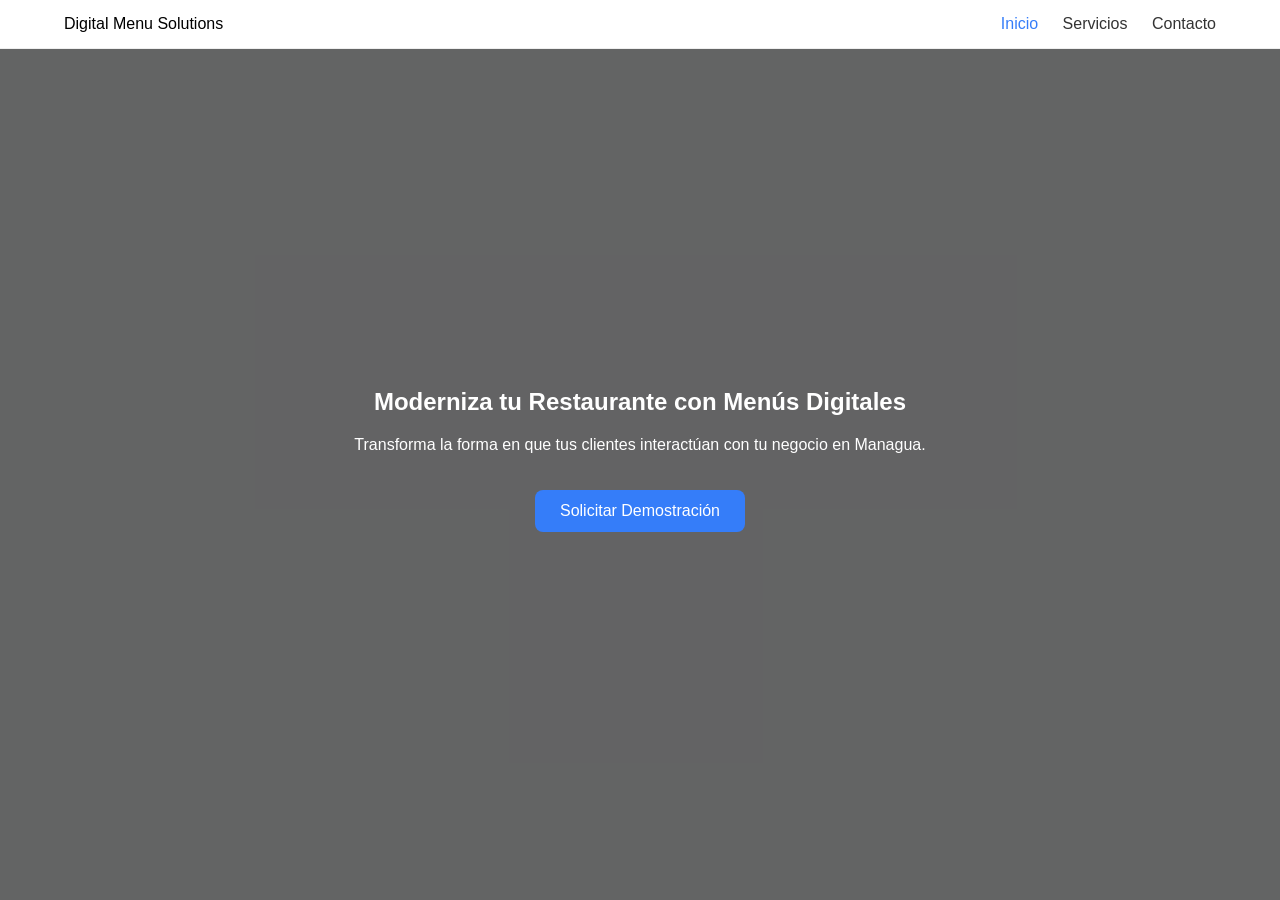
==== commit f92e0717: "Add files via upload" ====
--- a/index.html
+++ b/index.html
@@ -1,5658 +1,30 @@
-﻿<html lang="en"><head>
-		<script type="module">import { injectIntoGlobalHook } from "/@react-refresh";
-injectIntoGlobalHook(window);
-window.$RefreshReg$ = () => {};
-window.$RefreshSig$ = () => (type) => type;</script>
+﻿<!DOCTYPE html>
+<html lang="es">
+<head>
+    <meta charset="UTF-8">
+    <meta name="viewport" content="width=device-width, initial-scale=1.0">
+    <title>Digital Menu Solutions - Inicio</title>
+    <link rel="stylesheet" href="style.css">
+</head>
+<body>
+    <header class="fixed-header">
+        <nav class="navbar">
+            <span class="logo">Digital Menu Solutions</span>
+            <div class="nav-links">
+                <a href="index.html" class="active">Inicio</a>
+                <a href="servicios.html">Servicios</a>
+                <a href="contacto.html">Contacto</a>
+            </div>
+        </nav>
+    </header>
 
-		<script type="module" src="/@vite/client"></script>
-
-		<meta charset="UTF-8">
-		<link rel="icon" type="image/svg+xml" href="/vite.svg">
-		<meta name="generator" content="Hostinger Horizons">
-		<meta name="viewport" content="width=device-width, initial-scale=1.0">
-		<title>Digital Menu Solutions - Moderniza tu Restaurante con Menús Digitales</title>
-		<style>
-	#root[data-edit-mode-enabled="true"] [data-edit-id] {
-		cursor: pointer; 
-		outline: 2px dashed #357DF9; 
-		outline-offset: 2px;
-		min-height: 1em;
-	}
-	#root[data-edit-mode-enabled="true"] img[data-edit-id] {
-		outline-offset: -2px;
-	}
-	#root[data-edit-mode-enabled="true"] {
-		cursor: pointer;
-	}
-	#root[data-edit-mode-enabled="true"] [data-edit-id]:hover {
-		background-color: #357DF933;
-		outline-color: #357DF9; 
-	}
-
-	@keyframes fadeInTooltip {
-		from {
-			opacity: 0;
-			transform: translateY(5px);
-		}
-		to {
-			opacity: 1;
-			transform: translateY(0);
-		}
-	}
-
-	#inline-editor-disabled-tooltip {
-		display: none; 
-		opacity: 0; 
-		position: absolute;
-		background-color: #1D1E20;
-		color: white;
-		padding: 4px 8px;
-		border-radius: 8px;
-		z-index: 10001;
-		font-size: 14px;
-		border: 1px solid #3B3D4A;
-		max-width: 184px;
-		text-align: center;
-	}
-
-	#inline-editor-disabled-tooltip.tooltip-active {
-		display: block;
-		animation: fadeInTooltip 0.2s ease-out forwards;
-	}
-</style>
-		<script type="module">
-			const ALLOWED_PARENT_ORIGINS = [
-          "https://horizons.hostinger.com",
-          "https://horizons.hostinger.dev",
-          "https://horizons-frontend-local.hostinger.dev",
-      ];
-
-      // Check to see if the page is in an iframe
-      if (window.self !== window.top) {
-			const STORAGE_KEY = 'horizons-iframe-saved-route';
-
-			const getCurrentRoute = () => location.pathname + location.search + location.hash;
-
-			const save = () => {
-				try {
-					const currentRoute = getCurrentRoute();
-					sessionStorage.setItem(STORAGE_KEY, currentRoute);
-					window.parent.postMessage({message: 'route-changed', route: currentRoute}, '*');
-				} catch {}
-			};
-
-			const replaceHistoryState = (url) => {
-				try {
-					history.replaceState(null, '', url);
-					window.dispatchEvent(new PopStateEvent('popstate', { state: history.state }));
-					return true;
-				} catch {}
-				return false;
-			};
-
-			const restore = () => {
-				try {
-					const saved = sessionStorage.getItem(STORAGE_KEY);
-					if (!saved) return;
-
-					if (!saved.startsWith('/')) {
-						sessionStorage.removeItem(STORAGE_KEY);
-						return;
-					}
-
-					const current = getCurrentRoute();
-					if (current !== saved) {
-						if (!replaceHistoryState(saved)) {
-							replaceHistoryState('/');
-						}
-
-						requestAnimationFrame(() => setTimeout(() => {
-							try {
-							const text = (document.body?.innerText || '').trim();
-
-							// If the restored route results in too little content, assume it is invalid and navigate home
-							if (text.length < 50) {
-								replaceHistoryState('/');
-							}
-							} catch {}
-						}, 1000));
-					}
-				} catch {}
-			};
-
-			const originalPushState = history.pushState;
-			history.pushState = function(...args) {
-				originalPushState.apply(this, args);
-				save();
-			};
-
-			const originalReplaceState = history.replaceState;
-			history.replaceState = function(...args) {
-				originalReplaceState.apply(this, args);
-				save();
-			};
-
-      const getParentOrigin = () => {
-          if (
-              window.location.ancestorOrigins &&
-              window.location.ancestorOrigins.length > 0
-          ) {
-              return window.location.ancestorOrigins[0];
-          }
-
-          if (document.referrer) {
-              try {
-                  return new URL(document.referrer).origin;
-              } catch (e) {
-                  console.warn("Invalid referrer URL:", document.referrer);
-              }
-          }
-
-          return null;
-      };
-
-			window.addEventListener('popstate', save);
-			window.addEventListener('hashchange', save);
-			window.addEventListener("message", function (event) {
-				const parentOrigin = getParentOrigin();
-
-				if (event.data?.type === "redirect-home" && parentOrigin && ALLOWED_PARENT_ORIGINS.includes(parentOrigin)) {
-                const saved = sessionStorage.getItem(STORAGE_KEY);
-
-                if(saved && saved !== '/') {
-                  replaceHistoryState('/')
-                }
-        }
-			});
-
-
-			restore();
-        }
-      </script>
-		<script type="module">
-                const ALLOWED_PARENT_ORIGINS = [
-                    "https://horizons.hostinger.com",
-                    "https://horizons.hostinger.dev",
-                    "https://horizons-frontend-local.hostinger.dev",
-                ];
-                const getParentOrigin = () => {
-                    if (
-                        window.location.ancestorOrigins &&
-                        window.location.ancestorOrigins.length > 0
-                    ) {
-                        return window.location.ancestorOrigins[0];
-                    }
-
-                    if (document.referrer) {
-                        try {
-                            return new URL(document.referrer).origin;
-                        } catch (e) {
-                            console.warn("Invalid referrer URL:", document.referrer);
-                        }
-                    }
-
-                    return null;
-                };
-                    
-                    
-                    
-                window.addEventListener("message", function (event) {
-                    const parentOrigin = getParentOrigin();
-
-                    if (event.data?.type === "database_preview_auth" && parentOrigin && ALLOWED_PARENT_ORIGINS.includes(parentOrigin)) {
-                        localStorage.setItem("__pb_superuser_auth__", event.data.value);
-                    }
-                });
-            </script>
-		<script type="module">
-window.onerror = (message, source, lineno, colno, errorObj) => {
-	const errorDetails = errorObj ? JSON.stringify({
-		name: errorObj.name,
-		message: errorObj.message,
-		stack: errorObj.stack,
-		source,
-		lineno,
-		colno,
-	}) : null;
-
-	window.parent.postMessage({
-		type: 'horizons-runtime-error',
-		message,
-		error: errorDetails
-	}, '*');
-};
-</script>
-		<script type="module">
-const observer = new MutationObserver((mutations) => {
-	for (const mutation of mutations) {
-		for (const addedNode of mutation.addedNodes) {
-			if (
-				addedNode.nodeType === Node.ELEMENT_NODE &&
-				(
-					addedNode.tagName?.toLowerCase() === 'vite-error-overlay' ||
-					addedNode.classList?.contains('backdrop')
-				)
-			) {
-				handleViteOverlay(addedNode);
-			}
-		}
-	}
-});
-
-observer.observe(document.documentElement, {
-	childList: true,
-	subtree: true
-});
-
-function handleViteOverlay(node) {
-	if (!node.shadowRoot) {
-		return;
-	}
-
-	const backdrop = node.shadowRoot.querySelector('.backdrop');
-
-	if (backdrop) {
-		const overlayHtml = backdrop.outerHTML;
-		const parser = new DOMParser();
-		const doc = parser.parseFromString(overlayHtml, 'text/html');
-		const messageBodyElement = doc.querySelector('.message-body');
-		const fileElement = doc.querySelector('.file');
-		const messageText = messageBodyElement ? messageBodyElement.textContent.trim() : '';
-		const fileText = fileElement ? fileElement.textContent.trim() : '';
-		const error = messageText + (fileText ? ' File:' + fileText : '');
-
-		window.parent.postMessage({
-			type: 'horizons-vite-error',
-			error,
-		}, '*');
-	}
-}
-</script>
-		<script type="module">
-const originalConsoleError = console.error;
-const MATCH_LINE_COL_REGEX = /:(\d+):(\d+)\)?\s*$/; // regex to match the :lineNum:colNum
-const MATCH_AT_REGEX = /^\s*at\s+(?:async\s+)?(?:.*?\s+)?\(?/; // regex to remove the 'at' keyword and any 'async' or function name
-const MATCH_PATH_REGEX = /^\//; // regex to remove the leading slash
-
-function parseStackFrameLine(line) {
-	const lineColMatch = line.match(MATCH_LINE_COL_REGEX);
-	if (!lineColMatch) return null;
-	const [, lineNum, colNum] = lineColMatch;
-	const suffix = `:${lineNum}:${colNum}`;
-	const idx = line.lastIndexOf(suffix);
-	if (idx === -1) return null;
-	const before = line.substring(0, idx);
-	const path = before.replace(MATCH_AT_REGEX, '').trim();
-	
-	if (!path) return null;
-
-	try {
-		const pathname = new URL(path).pathname;
-		const filePath = pathname.replace(MATCH_PATH_REGEX, '') || pathname;
-		return `${filePath}:${lineNum}:${colNum}`;
-	} catch (e) {
-		const filePath = path.replace(MATCH_PATH_REGEX, '') || path;
-		return `${filePath}:${lineNum}:${colNum}`;
-	}
-}
-
-function getFilePathFromStack(stack, skipFrames = 0) {
-	if (!stack || typeof stack !== 'string') return null;
-	const lines = stack.split('\n').slice(1);
-
-	const frames = lines.map(line => parseStackFrameLine(line.replace(/\r$/, ''))).filter(Boolean);
-
-	return frames[skipFrames] ?? null;
-}
-
-console.error = function(...args) {
-	originalConsoleError.apply(console, args);
-
-	let errorString = '';
-	let filePath = null;
-
-	for (let i = 0; i < args.length; i++) {
-		const arg = args[i];
-		if (arg instanceof Error) {
-			filePath = getFilePathFromStack(arg.stack, 0);
-			errorString = `${arg.name}: ${arg.message}`;
-			if (filePath) {
-				errorString = `${errorString} at ${filePath}`;
-			}
-			break;
-		}
-	}
-
-	if (!errorString) {
-		errorString = args.map(arg => typeof arg === 'object' ? JSON.stringify(arg) : String(arg)).join(' ');
-		const stack = new Error().stack;
-		filePath = getFilePathFromStack(stack, 1);
-		if (filePath) {
-			errorString = `${errorString} at ${filePath}`;
-		}
-	}
-
-	window.parent.postMessage({
-		type: 'horizons-console-error',
-		error: errorString
-	}, '*');
-};
-</script>
-		<script type="module">
-const originalFetch = window.fetch;
-
-window.fetch = function(...args) {
-	const url = args[0] instanceof Request ? args[0].url : args[0];
-
-	// Skip WebSocket URLs
-	if (url.startsWith('ws:') || url.startsWith('wss:')) {
-		return originalFetch.apply(this, args);
-	}
-
-	return originalFetch.apply(this, args)
-		.then(async response => {
-			const contentType = response.headers.get('Content-Type') || '';
-
-			// Exclude HTML document responses
-			const isDocumentResponse =
-				contentType.includes('text/html') ||
-				contentType.includes('application/xhtml+xml');
-
-			if (!response.ok && !isDocumentResponse) {
-					const responseClone = response.clone();
-					const errorFromRes = await responseClone.text();
-					const requestUrl = response.url;
-					console.error(`Fetch error from ${requestUrl}: ${errorFromRes}`);
-			}
-
-			return response;
-		})
-		.catch(error => {
-			if (!url.match(/.html?$/i)) {
-				console.error(error);
-			}
-
-			throw error;
-		});
-};
-</script>
-		<script type="module">
-if (window.navigation && window.self !== window.top) {
-	window.navigation.addEventListener('navigate', (event) => {
-		const url = event.destination.url;
-
-		try {
-			const destinationUrl = new URL(url);
-			const destinationOrigin = destinationUrl.origin;
-			const currentOrigin = window.location.origin;
-
-			if (destinationOrigin === currentOrigin) {
-				return;
-			}
-		} catch (error) {
-			return;
-		}
-
-		window.parent.postMessage({
-			type: 'horizons-navigation-error',
-			url,
-		}, '*');
-	});
-}
-</script>
-	<style type="text/css" data-vite-dev-id="/home/u972082128/websites/xP8BkS1DL/public_html/apps/web/src/index.css">
-@import url('https://fonts.googleapis.com/css2?family=DM+Sans:wght@400;500;600;700&display=swap');
-
-*, ::before, ::after{
-  --tw-border-spacing-x: 0;
-  --tw-border-spacing-y: 0;
-  --tw-translate-x: 0;
-  --tw-translate-y: 0;
-  --tw-rotate: 0;
-  --tw-skew-x: 0;
-  --tw-skew-y: 0;
-  --tw-scale-x: 1;
-  --tw-scale-y: 1;
-  --tw-pan-x:  ;
-  --tw-pan-y:  ;
-  --tw-pinch-zoom:  ;
-  --tw-scroll-snap-strictness: proximity;
-  --tw-gradient-from-position:  ;
-  --tw-gradient-via-position:  ;
-  --tw-gradient-to-position:  ;
-  --tw-ordinal:  ;
-  --tw-slashed-zero:  ;
-  --tw-numeric-figure:  ;
-  --tw-numeric-spacing:  ;
-  --tw-numeric-fraction:  ;
-  --tw-ring-inset:  ;
-  --tw-ring-offset-width: 0px;
-  --tw-ring-offset-color: #fff;
-  --tw-ring-color: rgb(59 130 246 / 0.5);
-  --tw-ring-offset-shadow: 0 0 #0000;
-  --tw-ring-shadow: 0 0 #0000;
-  --tw-shadow: 0 0 #0000;
-  --tw-shadow-colored: 0 0 #0000;
-  --tw-blur:  ;
-  --tw-brightness:  ;
-  --tw-contrast:  ;
-  --tw-grayscale:  ;
-  --tw-hue-rotate:  ;
-  --tw-invert:  ;
-  --tw-saturate:  ;
-  --tw-sepia:  ;
-  --tw-drop-shadow:  ;
-  --tw-backdrop-blur:  ;
-  --tw-backdrop-brightness:  ;
-  --tw-backdrop-contrast:  ;
-  --tw-backdrop-grayscale:  ;
-  --tw-backdrop-hue-rotate:  ;
-  --tw-backdrop-invert:  ;
-  --tw-backdrop-opacity:  ;
-  --tw-backdrop-saturate:  ;
-  --tw-backdrop-sepia:  ;
-  --tw-contain-size:  ;
-  --tw-contain-layout:  ;
-  --tw-contain-paint:  ;
-  --tw-contain-style:  ;
-}
-
-::backdrop{
-  --tw-border-spacing-x: 0;
-  --tw-border-spacing-y: 0;
-  --tw-translate-x: 0;
-  --tw-translate-y: 0;
-  --tw-rotate: 0;
-  --tw-skew-x: 0;
-  --tw-skew-y: 0;
-  --tw-scale-x: 1;
-  --tw-scale-y: 1;
-  --tw-pan-x:  ;
-  --tw-pan-y:  ;
-  --tw-pinch-zoom:  ;
-  --tw-scroll-snap-strictness: proximity;
-  --tw-gradient-from-position:  ;
-  --tw-gradient-via-position:  ;
-  --tw-gradient-to-position:  ;
-  --tw-ordinal:  ;
-  --tw-slashed-zero:  ;
-  --tw-numeric-figure:  ;
-  --tw-numeric-spacing:  ;
-  --tw-numeric-fraction:  ;
-  --tw-ring-inset:  ;
-  --tw-ring-offset-width: 0px;
-  --tw-ring-offset-color: #fff;
-  --tw-ring-color: rgb(59 130 246 / 0.5);
-  --tw-ring-offset-shadow: 0 0 #0000;
-  --tw-ring-shadow: 0 0 #0000;
-  --tw-shadow: 0 0 #0000;
-  --tw-shadow-colored: 0 0 #0000;
-  --tw-blur:  ;
-  --tw-brightness:  ;
-  --tw-contrast:  ;
-  --tw-grayscale:  ;
-  --tw-hue-rotate:  ;
-  --tw-invert:  ;
-  --tw-saturate:  ;
-  --tw-sepia:  ;
-  --tw-drop-shadow:  ;
-  --tw-backdrop-blur:  ;
-  --tw-backdrop-brightness:  ;
-  --tw-backdrop-contrast:  ;
-  --tw-backdrop-grayscale:  ;
-  --tw-backdrop-hue-rotate:  ;
-  --tw-backdrop-invert:  ;
-  --tw-backdrop-opacity:  ;
-  --tw-backdrop-saturate:  ;
-  --tw-backdrop-sepia:  ;
-  --tw-contain-size:  ;
-  --tw-contain-layout:  ;
-  --tw-contain-paint:  ;
-  --tw-contain-style:  ;
-}
-
-/*
-! tailwindcss v3.4.17 | MIT License | https://tailwindcss.com
-*/
-
-/*
-1. Prevent padding and border from affecting element width. (https://github.com/mozdevs/cssremedy/issues/4)
-2. Allow adding a border to an element by just adding a border-width. (https://github.com/tailwindcss/tailwindcss/pull/116)
-*/
-
-*,
-::before,
-::after {
-  box-sizing: border-box; /* 1 */
-  border-width: 0; /* 2 */
-  border-style: solid; /* 2 */
-  border-color: #e5e7eb; /* 2 */
-}
-
-::before,
-::after {
-  --tw-content: '';
-}
-
-/*
-1. Use a consistent sensible line-height in all browsers.
-2. Prevent adjustments of font size after orientation changes in iOS.
-3. Use a more readable tab size.
-4. Use the user's configured `sans` font-family by default.
-5. Use the user's configured `sans` font-feature-settings by default.
-6. Use the user's configured `sans` font-variation-settings by default.
-7. Disable tap highlights on iOS
-*/
-
-html,
-:host {
-  line-height: 1.5; /* 1 */
-  -webkit-text-size-adjust: 100%; /* 2 */
-  -moz-tab-size: 4; /* 3 */
-  -o-tab-size: 4;
-     tab-size: 4; /* 3 */
-  font-family: ui-sans-serif, system-ui, sans-serif, "Apple Color Emoji", "Segoe UI Emoji", "Segoe UI Symbol", "Noto Color Emoji"; /* 4 */
-  font-feature-settings: normal; /* 5 */
-  font-variation-settings: normal; /* 6 */
-  -webkit-tap-highlight-color: transparent; /* 7 */
-}
-
-/*
-1. Remove the margin in all browsers.
-2. Inherit line-height from `html` so users can set them as a class directly on the `html` element.
-*/
-
-body {
-  margin: 0; /* 1 */
-  line-height: inherit; /* 2 */
-}
-
-/*
-1. Add the correct height in Firefox.
-2. Correct the inheritance of border color in Firefox. (https://bugzilla.mozilla.org/show_bug.cgi?id=190655)
-3. Ensure horizontal rules are visible by default.
-*/
-
-hr {
-  height: 0; /* 1 */
-  color: inherit; /* 2 */
-  border-top-width: 1px; /* 3 */
-}
-
-/*
-Add the correct text decoration in Chrome, Edge, and Safari.
-*/
-
-abbr:where([title]) {
-  -webkit-text-decoration: underline dotted;
-          text-decoration: underline dotted;
-}
-
-/*
-Remove the default font size and weight for headings.
-*/
-
-h1,
-h2,
-h3,
-h4,
-h5,
-h6 {
-  font-size: inherit;
-  font-weight: inherit;
-}
-
-/*
-Reset links to optimize for opt-in styling instead of opt-out.
-*/
-
-a {
-  color: inherit;
-  text-decoration: inherit;
-}
-
-/*
-Add the correct font weight in Edge and Safari.
-*/
-
-b,
-strong {
-  font-weight: bolder;
-}
-
-/*
-1. Use the user's configured `mono` font-family by default.
-2. Use the user's configured `mono` font-feature-settings by default.
-3. Use the user's configured `mono` font-variation-settings by default.
-4. Correct the odd `em` font sizing in all browsers.
-*/
-
-code,
-kbd,
-samp,
-pre {
-  font-family: ui-monospace, SFMono-Regular, Menlo, Monaco, Consolas, "Liberation Mono", "Courier New", monospace; /* 1 */
-  font-feature-settings: normal; /* 2 */
-  font-variation-settings: normal; /* 3 */
-  font-size: 1em; /* 4 */
-}
-
-/*
-Add the correct font size in all browsers.
-*/
-
-small {
-  font-size: 80%;
-}
-
-/*
-Prevent `sub` and `sup` elements from affecting the line height in all browsers.
-*/
-
-sub,
-sup {
-  font-size: 75%;
-  line-height: 0;
-  position: relative;
-  vertical-align: baseline;
-}
-
-sub {
-  bottom: -0.25em;
-}
-
-sup {
-  top: -0.5em;
-}
-
-/*
-1. Remove text indentation from table contents in Chrome and Safari. (https://bugs.chromium.org/p/chromium/issues/detail?id=999088, https://bugs.webkit.org/show_bug.cgi?id=201297)
-2. Correct table border color inheritance in all Chrome and Safari. (https://bugs.chromium.org/p/chromium/issues/detail?id=935729, https://bugs.webkit.org/show_bug.cgi?id=195016)
-3. Remove gaps between table borders by default.
-*/
-
-table {
-  text-indent: 0; /* 1 */
-  border-color: inherit; /* 2 */
-  border-collapse: collapse; /* 3 */
-}
-
-/*
-1. Change the font styles in all browsers.
-2. Remove the margin in Firefox and Safari.
-3. Remove default padding in all browsers.
-*/
-
-button,
-input,
-optgroup,
-select,
-textarea {
-  font-family: inherit; /* 1 */
-  font-feature-settings: inherit; /* 1 */
-  font-variation-settings: inherit; /* 1 */
-  font-size: 100%; /* 1 */
-  font-weight: inherit; /* 1 */
-  line-height: inherit; /* 1 */
-  letter-spacing: inherit; /* 1 */
-  color: inherit; /* 1 */
-  margin: 0; /* 2 */
-  padding: 0; /* 3 */
-}
-
-/*
-Remove the inheritance of text transform in Edge and Firefox.
-*/
-
-button,
-select {
-  text-transform: none;
-}
-
-/*
-1. Correct the inability to style clickable types in iOS and Safari.
-2. Remove default button styles.
-*/
-
-button,
-input:where([type='button']),
-input:where([type='reset']),
-input:where([type='submit']) {
-  -webkit-appearance: button; /* 1 */
-  background-color: transparent; /* 2 */
-  background-image: none; /* 2 */
-}
-
-/*
-Use the modern Firefox focus style for all focusable elements.
-*/
-
-:-moz-focusring {
-  outline: auto;
-}
-
-/*
-Remove the additional `:invalid` styles in Firefox. (https://github.com/mozilla/gecko-dev/blob/2f9eacd9d3d995c937b4251a5557d95d494c9be1/layout/style/res/forms.css#L728-L737)
-*/
-
-:-moz-ui-invalid {
-  box-shadow: none;
-}
-
-/*
-Add the correct vertical alignment in Chrome and Firefox.
-*/
-
-progress {
-  vertical-align: baseline;
-}
-
-/*
-Correct the cursor style of increment and decrement buttons in Safari.
-*/
-
-::-webkit-inner-spin-button,
-::-webkit-outer-spin-button {
-  height: auto;
-}
-
-/*
-1. Correct the odd appearance in Chrome and Safari.
-2. Correct the outline style in Safari.
-*/
-
-[type='search'] {
-  -webkit-appearance: textfield; /* 1 */
-  outline-offset: -2px; /* 2 */
-}
-
-/*
-Remove the inner padding in Chrome and Safari on macOS.
-*/
-
-::-webkit-search-decoration {
-  -webkit-appearance: none;
-}
-
-/*
-1. Correct the inability to style clickable types in iOS and Safari.
-2. Change font properties to `inherit` in Safari.
-*/
-
-::-webkit-file-upload-button {
-  -webkit-appearance: button; /* 1 */
-  font: inherit; /* 2 */
-}
-
-/*
-Add the correct display in Chrome and Safari.
-*/
-
-summary {
-  display: list-item;
-}
-
-/*
-Removes the default spacing and border for appropriate elements.
-*/
-
-blockquote,
-dl,
-dd,
-h1,
-h2,
-h3,
-h4,
-h5,
-h6,
-hr,
-figure,
-p,
-pre {
-  margin: 0;
-}
-
-fieldset {
-  margin: 0;
-  padding: 0;
-}
-
-legend {
-  padding: 0;
-}
-
-ol,
-ul,
-menu {
-  list-style: none;
-  margin: 0;
-  padding: 0;
-}
-
-/*
-Reset default styling for dialogs.
-*/
-
-dialog {
-  padding: 0;
-}
-
-/*
-Prevent resizing textareas horizontally by default.
-*/
-
-textarea {
-  resize: vertical;
-}
-
-/*
-1. Reset the default placeholder opacity in Firefox. (https://github.com/tailwindlabs/tailwindcss/issues/3300)
-2. Set the default placeholder color to the user's configured gray 400 color.
-*/
-
-input::-moz-placeholder, textarea::-moz-placeholder {
-  opacity: 1; /* 1 */
-  color: #9ca3af; /* 2 */
-}
-
-input::placeholder,
-textarea::placeholder {
-  opacity: 1; /* 1 */
-  color: #9ca3af; /* 2 */
-}
-
-/*
-Set the default cursor for buttons.
-*/
-
-button,
-[role="button"] {
-  cursor: pointer;
-}
-
-/*
-Make sure disabled buttons don't get the pointer cursor.
-*/
-
-:disabled {
-  cursor: default;
-}
-
-/*
-1. Make replaced elements `display: block` by default. (https://github.com/mozdevs/cssremedy/issues/14)
-2. Add `vertical-align: middle` to align replaced elements more sensibly by default. (https://github.com/jensimmons/cssremedy/issues/14#issuecomment-634934210)
-   This can trigger a poorly considered lint error in some tools but is included by design.
-*/
-
-img,
-svg,
-video,
-canvas,
-audio,
-iframe,
-embed,
-object {
-  display: block; /* 1 */
-  vertical-align: middle; /* 2 */
-}
-
-/*
-Constrain images and videos to the parent width and preserve their intrinsic aspect ratio. (https://github.com/mozdevs/cssremedy/issues/14)
-*/
-
-img,
-video {
-  max-width: 100%;
-  height: auto;
-}
-
-/* Make elements with the HTML hidden attribute stay hidden by default */
-
-[hidden]:where(:not([hidden="until-found"])) {
-  display: none;
-}
-
-:root {
-    --background: 0 0% 100%;
-    --foreground: 220 13% 20%;
-    --border: 220 13% 91%;
-    --input: 220 13% 96%;
-    --ring: 220 90% 56%;
-    
-    --primary: 220 90% 56%;
-    --primary-foreground: 0 0% 100%;
-    
-    --secondary: 120 73% 75%;
-    --secondary-foreground: 220 13% 20%;
-    
-    --destructive: 0 84% 60%;
-    --destructive-foreground: 0 0% 100%;
-    
-    --muted: 220 13% 91%;
-    --muted-foreground: 220 13% 45%;
-    
-    --accent: 120 73% 75%;
-    --accent-foreground: 220 13% 20%;
-    
-    --card: 0 0% 100%;
-    --card-foreground: 220 13% 20%;
-    
-    --popover: 0 0% 100%;
-    --popover-foreground: 220 13% 20%;
-    
-    --radius: 0.5rem;
-    
-    --sidebar-background: 0 0% 98%;
-    --sidebar-foreground: 240 5.3% 26.1%;
-    --sidebar-primary: 240 5.9% 10%;
-    --sidebar-primary-foreground: 0 0% 98%;
-    --sidebar-accent: 240 4.8% 95.9%;
-    --sidebar-accent-foreground: 240 5.9% 10%;
-    --sidebar-border: 220 13% 91%;
-    --sidebar-ring: 217.2 91.2% 59.8%;
-  }
-
-.dark {
-    --background: 220 13% 10%;
-    --foreground: 220 13% 95%;
-    --border: 220 13% 20%;
-    --input: 220 13% 15%;
-    --ring: 220 90% 56%;
-    
-    --primary: 220 90% 56%;
-    --primary-foreground: 0 0% 100%;
-    
-    --secondary: 120 73% 75%;
-    --secondary-foreground: 220 13% 10%;
-    
-    --destructive: 0 84% 60%;
-    --destructive-foreground: 0 0% 100%;
-    
-    --muted: 220 13% 20%;
-    --muted-foreground: 220 13% 65%;
-    
-    --accent: 120 73% 75%;
-    --accent-foreground: 220 13% 10%;
-    
-    --card: 220 13% 12%;
-    --card-foreground: 220 13% 95%;
-    
-    --popover: 220 13% 12%;
-    --popover-foreground: 220 13% 95%;
-    
-    --sidebar-background: 240 5.9% 10%;
-    --sidebar-foreground: 240 4.8% 95.9%;
-    --sidebar-primary: 224.3 76.3% 48%;
-    --sidebar-primary-foreground: 0 0% 100%;
-    --sidebar-accent: 240 3.7% 15.9%;
-    --sidebar-accent-foreground: 240 4.8% 95.9%;
-    --sidebar-border: 240 3.7% 15.9%;
-    --sidebar-ring: 217.2 91.2% 59.8%;
-  }
-
-*{
-  border-color: hsl(var(--border));
-}
-
-html {
-    scroll-behavior: smooth;
-  }
-
-body{
-  background-color: hsl(var(--background));
-  color: hsl(var(--foreground));
-    font-family: -apple-system, BlinkMacSystemFont, 'Segoe UI', 'Roboto', 'Helvetica', 'Arial', sans-serif;
-    overflow-x: clip;
-}
-
-.sr-only{
-  position: absolute;
-  width: 1px;
-  height: 1px;
-  padding: 0;
-  margin: -1px;
-  overflow: hidden;
-  clip: rect(0, 0, 0, 0);
-  white-space: nowrap;
-  border-width: 0;
-}
-
-.pointer-events-none{
-  pointer-events: none;
-}
-
-.pointer-events-auto{
-  pointer-events: auto;
-}
-
-.visible{
-  visibility: visible;
-}
-
-.invisible{
-  visibility: hidden;
-}
-
-.fixed{
-  position: fixed;
-}
-
-.absolute{
-  position: absolute;
-}
-
-.relative{
-  position: relative;
-}
-
-.inset-0{
-  inset: 0px;
-}
-
-.inset-x-0{
-  left: 0px;
-  right: 0px;
-}
-
-.inset-y-0{
-  top: 0px;
-  bottom: 0px;
-}
-
-.-bottom-12{
-  bottom: -3rem;
-}
-
-.-left-12{
-  left: -3rem;
-}
-
-.-right-12{
-  right: -3rem;
-}
-
-.-top-12{
-  top: -3rem;
-}
-
-.bottom-0{
-  bottom: 0px;
-}
-
-.left-0{
-  left: 0px;
-}
-
-.left-1\/2{
-  left: 50%;
-}
-
-.left-2{
-  left: 0.5rem;
-}
-
-.left-\[50\%\]{
-  left: 50%;
-}
-
-.right-0{
-  right: 0px;
-}
-
-.right-1{
-  right: 0.25rem;
-}
-
-.right-2{
-  right: 0.5rem;
-}
-
-.right-3{
-  right: 0.75rem;
-}
-
-.right-4{
-  right: 1rem;
-}
-
-.top-0{
-  top: 0px;
-}
-
-.top-1{
-  top: 0.25rem;
-}
-
-.top-1\.5{
-  top: 0.375rem;
-}
-
-.top-1\/2{
-  top: 50%;
-}
-
-.top-3\.5{
-  top: 0.875rem;
-}
-
-.top-4{
-  top: 1rem;
-}
-
-.top-\[1px\]{
-  top: 1px;
-}
-
-.top-\[50\%\]{
-  top: 50%;
-}
-
-.top-\[60\%\]{
-  top: 60%;
-}
-
-.top-full{
-  top: 100%;
-}
-
-.z-10{
-  z-index: 10;
-}
-
-.z-20{
-  z-index: 20;
-}
-
-.z-50{
-  z-index: 50;
-}
-
-.z-\[100\]{
-  z-index: 100;
-}
-
-.z-\[1\]{
-  z-index: 1;
-}
-
-.order-first{
-  order: -9999;
-}
-
-.order-last{
-  order: 9999;
-}
-
-.\!m-0{
-  margin: 0px !important;
-}
-
-.-mx-1{
-  margin-left: -0.25rem;
-  margin-right: -0.25rem;
-}
-
-.-my-2{
-  margin-top: -0.5rem;
-  margin-bottom: -0.5rem;
-}
-
-.mx-2{
-  margin-left: 0.5rem;
-  margin-right: 0.5rem;
-}
-
-.mx-3\.5{
-  margin-left: 0.875rem;
-  margin-right: 0.875rem;
-}
-
-.mx-auto{
-  margin-left: auto;
-  margin-right: auto;
-}
-
-.my-0{
-  margin-top: 0px;
-  margin-bottom: 0px;
-}
-
-.my-0\.5{
-  margin-top: 0.125rem;
-  margin-bottom: 0.125rem;
-}
-
-.my-1{
-  margin-top: 0.25rem;
-  margin-bottom: 0.25rem;
-}
-
-.-ml-4{
-  margin-left: -1rem;
-}
-
-.-mt-4{
-  margin-top: -1rem;
-}
-
-.mb-1{
-  margin-bottom: 0.25rem;
-}
-
-.mb-10{
-  margin-bottom: 2.5rem;
-}
-
-.mb-12{
-  margin-bottom: 3rem;
-}
-
-.mb-16{
-  margin-bottom: 4rem;
-}
-
-.mb-2{
-  margin-bottom: 0.5rem;
-}
-
-.mb-3{
-  margin-bottom: 0.75rem;
-}
-
-.mb-4{
-  margin-bottom: 1rem;
-}
-
-.mb-6{
-  margin-bottom: 1.5rem;
-}
-
-.ml-1{
-  margin-left: 0.25rem;
-}
-
-.ml-4{
-  margin-left: 1rem;
-}
-
-.ml-auto{
-  margin-left: auto;
-}
-
-.mr-2{
-  margin-right: 0.5rem;
-}
-
-.mt-1\.5{
-  margin-top: 0.375rem;
-}
-
-.mt-2{
-  margin-top: 0.5rem;
-}
-
-.mt-24{
-  margin-top: 6rem;
-}
-
-.mt-4{
-  margin-top: 1rem;
-}
-
-.mt-auto{
-  margin-top: auto;
-}
-
-.line-clamp-2{
-  overflow: hidden;
-  display: -webkit-box;
-  -webkit-box-orient: vertical;
-  -webkit-line-clamp: 2;
-}
-
-.block{
-  display: block;
-}
-
-.flex{
-  display: flex;
-}
-
-.inline-flex{
-  display: inline-flex;
-}
-
-.table{
-  display: table;
-}
-
-.grid{
-  display: grid;
-}
-
-.hidden{
-  display: none;
-}
-
-.aspect-square{
-  aspect-ratio: 1 / 1;
-}
-
-.aspect-video{
-  aspect-ratio: 16 / 9;
-}
-
-.size-10{
-  width: 2.5rem;
-  height: 2.5rem;
-}
-
-.size-3{
-  width: 0.75rem;
-  height: 0.75rem;
-}
-
-.size-3\.5{
-  width: 0.875rem;
-  height: 0.875rem;
-}
-
-.size-4{
-  width: 1rem;
-  height: 1rem;
-}
-
-.size-6{
-  width: 1.5rem;
-  height: 1.5rem;
-}
-
-.size-8{
-  width: 2rem;
-  height: 2rem;
-}
-
-.size-\[--cell-size\]{
-  width: var(--cell-size);
-  height: var(--cell-size);
-}
-
-.h-1\.5{
-  height: 0.375rem;
-}
-
-.h-10{
-  height: 2.5rem;
-}
-
-.h-12{
-  height: 3rem;
-}
-
-.h-16{
-  height: 4rem;
-}
-
-.h-2{
-  height: 0.5rem;
-}
-
-.h-2\.5{
-  height: 0.625rem;
-}
-
-.h-3{
-  height: 0.75rem;
-}
-
-.h-3\.5{
-  height: 0.875rem;
-}
-
-.h-4{
-  height: 1rem;
-}
-
-.h-5{
-  height: 1.25rem;
-}
-
-.h-6{
-  height: 1.5rem;
-}
-
-.h-7{
-  height: 1.75rem;
-}
-
-.h-8{
-  height: 2rem;
-}
-
-.h-9{
-  height: 2.25rem;
-}
-
-.h-\[--cell-size\]{
-  height: var(--cell-size);
-}
-
-.h-\[1px\]{
-  height: 1px;
-}
-
-.h-\[var\(--radix-navigation-menu-viewport-height\)\]{
-  height: var(--radix-navigation-menu-viewport-height);
-}
-
-.h-\[var\(--radix-select-trigger-height\)\]{
-  height: var(--radix-select-trigger-height);
-}
-
-.h-auto{
-  height: auto;
-}
-
-.h-full{
-  height: 100%;
-}
-
-.h-px{
-  height: 1px;
-}
-
-.h-svh{
-  height: 100svh;
-}
-
-.max-h-\[--radix-context-menu-content-available-height\]{
-  max-height: var(--radix-context-menu-content-available-height);
-}
-
-.max-h-\[--radix-select-content-available-height\]{
-  max-height: var(--radix-select-content-available-height);
-}
-
-.max-h-\[300px\]{
-  max-height: 300px;
-}
-
-.max-h-\[var\(--radix-dropdown-menu-content-available-height\)\]{
-  max-height: var(--radix-dropdown-menu-content-available-height);
-}
-
-.max-h-screen{
-  max-height: 100vh;
-}
-
-.min-h-0{
-  min-height: 0px;
-}
-
-.min-h-\[100dvh\]{
-  min-height: 100dvh;
-}
-
-.min-h-\[60px\]{
-  min-height: 60px;
-}
-
-.min-h-svh{
-  min-height: 100svh;
-}
-
-.w-0{
-  width: 0px;
-}
-
-.w-1{
-  width: 0.25rem;
-}
-
-.w-10{
-  width: 2.5rem;
-}
-
-.w-2{
-  width: 0.5rem;
-}
-
-.w-2\.5{
-  width: 0.625rem;
-}
-
-.w-3{
-  width: 0.75rem;
-}
-
-.w-3\.5{
-  width: 0.875rem;
-}
-
-.w-3\/4{
-  width: 75%;
-}
-
-.w-4{
-  width: 1rem;
-}
-
-.w-5{
-  width: 1.25rem;
-}
-
-.w-6{
-  width: 1.5rem;
-}
-
-.w-64{
-  width: 16rem;
-}
-
-.w-7{
-  width: 1.75rem;
-}
-
-.w-72{
-  width: 18rem;
-}
-
-.w-8{
-  width: 2rem;
-}
-
-.w-9{
-  width: 2.25rem;
-}
-
-.w-\[--cell-size\]{
-  width: var(--cell-size);
-}
-
-.w-\[--sidebar-width\]{
-  width: var(--sidebar-width);
-}
-
-.w-\[100px\]{
-  width: 100px;
-}
-
-.w-\[1px\]{
-  width: 1px;
-}
-
-.w-auto{
-  width: auto;
-}
-
-.w-fit{
-  width: -moz-fit-content;
-  width: fit-content;
-}
-
-.w-full{
-  width: 100%;
-}
-
-.w-max{
-  width: -moz-max-content;
-  width: max-content;
-}
-
-.w-px{
-  width: 1px;
-}
-
-.min-w-0{
-  min-width: 0px;
-}
-
-.min-w-10{
-  min-width: 2.5rem;
-}
-
-.min-w-5{
-  min-width: 1.25rem;
-}
-
-.min-w-8{
-  min-width: 2rem;
-}
-
-.min-w-9{
-  min-width: 2.25rem;
-}
-
-.min-w-\[--cell-size\]{
-  min-width: var(--cell-size);
-}
-
-.min-w-\[12rem\]{
-  min-width: 12rem;
-}
-
-.min-w-\[8rem\]{
-  min-width: 8rem;
-}
-
-.min-w-\[var\(--radix-select-trigger-width\)\]{
-  min-width: var(--radix-select-trigger-width);
-}
-
-.max-w-2xl{
-  max-width: 42rem;
-}
-
-.max-w-3xl{
-  max-width: 48rem;
-}
-
-.max-w-7xl{
-  max-width: 80rem;
-}
-
-.max-w-\[--skeleton-width\]{
-  max-width: var(--skeleton-width);
-}
-
-.max-w-lg{
-  max-width: 32rem;
-}
-
-.max-w-max{
-  max-width: -moz-max-content;
-  max-width: max-content;
-}
-
-.max-w-sm{
-  max-width: 24rem;
-}
-
-.flex-1{
-  flex: 1 1 0%;
-}
-
-.shrink-0{
-  flex-shrink: 0;
-}
-
-.grow{
-  flex-grow: 1;
-}
-
-.grow-0{
-  flex-grow: 0;
-}
-
-.basis-full{
-  flex-basis: 100%;
-}
-
-.caption-bottom{
-  caption-side: bottom;
-}
-
-.border-collapse{
-  border-collapse: collapse;
-}
-
-.origin-\[--radix-context-menu-content-transform-origin\]{
-  transform-origin: var(--radix-context-menu-content-transform-origin);
-}
-
-.origin-\[--radix-dropdown-menu-content-transform-origin\]{
-  transform-origin: var(--radix-dropdown-menu-content-transform-origin);
-}
-
-.origin-\[--radix-hover-card-content-transform-origin\]{
-  transform-origin: var(--radix-hover-card-content-transform-origin);
-}
-
-.origin-\[--radix-menubar-content-transform-origin\]{
-  transform-origin: var(--radix-menubar-content-transform-origin);
-}
-
-.origin-\[--radix-popover-content-transform-origin\]{
-  transform-origin: var(--radix-popover-content-transform-origin);
-}
-
-.origin-\[--radix-select-content-transform-origin\]{
-  transform-origin: var(--radix-select-content-transform-origin);
-}
-
-.origin-\[--radix-tooltip-content-transform-origin\]{
-  transform-origin: var(--radix-tooltip-content-transform-origin);
-}
-
-.-translate-x-1\/2{
-  --tw-translate-x: -50%;
-  transform: translate(var(--tw-translate-x), var(--tw-translate-y)) rotate(var(--tw-rotate)) skewX(var(--tw-skew-x)) skewY(var(--tw-skew-y)) scaleX(var(--tw-scale-x)) scaleY(var(--tw-scale-y));
-}
-
-.-translate-x-px{
-  --tw-translate-x: -1px;
-  transform: translate(var(--tw-translate-x), var(--tw-translate-y)) rotate(var(--tw-rotate)) skewX(var(--tw-skew-x)) skewY(var(--tw-skew-y)) scaleX(var(--tw-scale-x)) scaleY(var(--tw-scale-y));
-}
-
-.-translate-y-1\/2{
-  --tw-translate-y: -50%;
-  transform: translate(var(--tw-translate-x), var(--tw-translate-y)) rotate(var(--tw-rotate)) skewX(var(--tw-skew-x)) skewY(var(--tw-skew-y)) scaleX(var(--tw-scale-x)) scaleY(var(--tw-scale-y));
-}
-
-.translate-x-\[-50\%\]{
-  --tw-translate-x: -50%;
-  transform: translate(var(--tw-translate-x), var(--tw-translate-y)) rotate(var(--tw-rotate)) skewX(var(--tw-skew-x)) skewY(var(--tw-skew-y)) scaleX(var(--tw-scale-x)) scaleY(var(--tw-scale-y));
-}
-
-.translate-x-px{
-  --tw-translate-x: 1px;
-  transform: translate(var(--tw-translate-x), var(--tw-translate-y)) rotate(var(--tw-rotate)) skewX(var(--tw-skew-x)) skewY(var(--tw-skew-y)) scaleX(var(--tw-scale-x)) scaleY(var(--tw-scale-y));
-}
-
-.translate-y-\[-50\%\]{
-  --tw-translate-y: -50%;
-  transform: translate(var(--tw-translate-x), var(--tw-translate-y)) rotate(var(--tw-rotate)) skewX(var(--tw-skew-x)) skewY(var(--tw-skew-y)) scaleX(var(--tw-scale-x)) scaleY(var(--tw-scale-y));
-}
-
-.rotate-45{
-  --tw-rotate: 45deg;
-  transform: translate(var(--tw-translate-x), var(--tw-translate-y)) rotate(var(--tw-rotate)) skewX(var(--tw-skew-x)) skewY(var(--tw-skew-y)) scaleX(var(--tw-scale-x)) scaleY(var(--tw-scale-y));
-}
-
-.rotate-90{
-  --tw-rotate: 90deg;
-  transform: translate(var(--tw-translate-x), var(--tw-translate-y)) rotate(var(--tw-rotate)) skewX(var(--tw-skew-x)) skewY(var(--tw-skew-y)) scaleX(var(--tw-scale-x)) scaleY(var(--tw-scale-y));
-}
-
-.transform{
-  transform: translate(var(--tw-translate-x), var(--tw-translate-y)) rotate(var(--tw-rotate)) skewX(var(--tw-skew-x)) skewY(var(--tw-skew-y)) scaleX(var(--tw-scale-x)) scaleY(var(--tw-scale-y));
-}
-
-@keyframes pulse{
-
-  50%{
-    opacity: .5;
-  }
-}
-
-.animate-pulse{
-  animation: pulse 2s cubic-bezier(0.4, 0, 0.6, 1) infinite;
-}
-
-@keyframes spin{
-
-  to{
-    transform: rotate(360deg);
-  }
-}
-
-.animate-spin{
-  animation: spin 1s linear infinite;
-}
-
-.cursor-default{
-  cursor: default;
-}
-
-.cursor-pointer{
-  cursor: pointer;
-}
-
-.cursor-text{
-  cursor: text;
-}
-
-.touch-none{
-  touch-action: none;
-}
-
-.select-none{
-  -webkit-user-select: none;
-     -moz-user-select: none;
-          user-select: none;
-}
-
-.resize-none{
-  resize: none;
-}
-
-.list-disc{
-  list-style-type: disc;
-}
-
-.list-none{
-  list-style-type: none;
-}
-
-.grid-cols-1{
-  grid-template-columns: repeat(1, minmax(0, 1fr));
-}
-
-.flex-row{
-  flex-direction: row;
-}
-
-.flex-col{
-  flex-direction: column;
-}
-
-.flex-col-reverse{
-  flex-direction: column-reverse;
-}
-
-.flex-wrap{
-  flex-wrap: wrap;
-}
-
-.place-content-center{
-  place-content: center;
-}
-
-.items-start{
-  align-items: flex-start;
-}
-
-.items-end{
-  align-items: flex-end;
-}
-
-.items-center{
-  align-items: center;
-}
-
-.items-stretch{
-  align-items: stretch;
-}
-
-.justify-start{
-  justify-content: flex-start;
-}
-
-.justify-center{
-  justify-content: center;
-}
-
-.justify-between{
-  justify-content: space-between;
-}
-
-.gap-1{
-  gap: 0.25rem;
-}
-
-.gap-1\.5{
-  gap: 0.375rem;
-}
-
-.gap-12{
-  gap: 3rem;
-}
-
-.gap-2{
-  gap: 0.5rem;
-}
-
-.gap-2\.5{
-  gap: 0.625rem;
-}
-
-.gap-3{
-  gap: 0.75rem;
-}
-
-.gap-4{
-  gap: 1rem;
-}
-
-.gap-6{
-  gap: 1.5rem;
-}
-
-.gap-7{
-  gap: 1.75rem;
-}
-
-.gap-8{
-  gap: 2rem;
-}
-
-.space-x-1 > :not([hidden]) ~ :not([hidden]){
-  --tw-space-x-reverse: 0;
-  margin-right: calc(0.25rem * var(--tw-space-x-reverse));
-  margin-left: calc(0.25rem * calc(1 - var(--tw-space-x-reverse)));
-}
-
-.space-x-2 > :not([hidden]) ~ :not([hidden]){
-  --tw-space-x-reverse: 0;
-  margin-right: calc(0.5rem * var(--tw-space-x-reverse));
-  margin-left: calc(0.5rem * calc(1 - var(--tw-space-x-reverse)));
-}
-
-.space-y-1\.5 > :not([hidden]) ~ :not([hidden]){
-  --tw-space-y-reverse: 0;
-  margin-top: calc(0.375rem * calc(1 - var(--tw-space-y-reverse)));
-  margin-bottom: calc(0.375rem * var(--tw-space-y-reverse));
-}
-
-.space-y-2 > :not([hidden]) ~ :not([hidden]){
-  --tw-space-y-reverse: 0;
-  margin-top: calc(0.5rem * calc(1 - var(--tw-space-y-reverse)));
-  margin-bottom: calc(0.5rem * var(--tw-space-y-reverse));
-}
-
-.space-y-4 > :not([hidden]) ~ :not([hidden]){
-  --tw-space-y-reverse: 0;
-  margin-top: calc(1rem * calc(1 - var(--tw-space-y-reverse)));
-  margin-bottom: calc(1rem * var(--tw-space-y-reverse));
-}
-
-.space-y-6 > :not([hidden]) ~ :not([hidden]){
-  --tw-space-y-reverse: 0;
-  margin-top: calc(1.5rem * calc(1 - var(--tw-space-y-reverse)));
-  margin-bottom: calc(1.5rem * var(--tw-space-y-reverse));
-}
-
-.space-y-8 > :not([hidden]) ~ :not([hidden]){
-  --tw-space-y-reverse: 0;
-  margin-top: calc(2rem * calc(1 - var(--tw-space-y-reverse)));
-  margin-bottom: calc(2rem * var(--tw-space-y-reverse));
-}
-
-.self-stretch{
-  align-self: stretch;
-}
-
-.overflow-auto{
-  overflow: auto;
-}
-
-.overflow-hidden{
-  overflow: hidden;
-}
-
-.overflow-y-auto{
-  overflow-y: auto;
-}
-
-.overflow-x-hidden{
-  overflow-x: hidden;
-}
-
-.whitespace-nowrap{
-  white-space: nowrap;
-}
-
-.text-balance{
-  text-wrap: balance;
-}
-
-.break-words{
-  overflow-wrap: break-word;
-}
-
-.rounded-2xl{
-  border-radius: 1rem;
-}
-
-.rounded-\[2px\]{
-  border-radius: 2px;
-}
-
-.rounded-\[calc\(var\(--radius\)-5px\)\]{
-  border-radius: calc(var(--radius) - 5px);
-}
-
-.rounded-\[inherit\]{
-  border-radius: inherit;
-}
-
-.rounded-full{
-  border-radius: 9999px;
-}
-
-.rounded-lg{
-  border-radius: var(--radius);
-}
-
-.rounded-md{
-  border-radius: calc(var(--radius) - 2px);
-}
-
-.rounded-none{
-  border-radius: 0px;
-}
-
-.rounded-sm{
-  border-radius: calc(var(--radius) - 4px);
-}
-
-.rounded-xl{
-  border-radius: 0.75rem;
-}
-
-.rounded-l-md{
-  border-top-left-radius: calc(var(--radius) - 2px);
-  border-bottom-left-radius: calc(var(--radius) - 2px);
-}
-
-.rounded-r-md{
-  border-top-right-radius: calc(var(--radius) - 2px);
-  border-bottom-right-radius: calc(var(--radius) - 2px);
-}
-
-.rounded-t-\[10px\]{
-  border-top-left-radius: 10px;
-  border-top-right-radius: 10px;
-}
-
-.rounded-tl-sm{
-  border-top-left-radius: calc(var(--radius) - 4px);
-}
-
-.border{
-  border-width: 1px;
-}
-
-.border-0{
-  border-width: 0px;
-}
-
-.border-2{
-  border-width: 2px;
-}
-
-.border-\[1\.5px\]{
-  border-width: 1.5px;
-}
-
-.border-y{
-  border-top-width: 1px;
-  border-bottom-width: 1px;
-}
-
-.border-b{
-  border-bottom-width: 1px;
-}
-
-.border-l{
-  border-left-width: 1px;
-}
-
-.border-r{
-  border-right-width: 1px;
-}
-
-.border-t{
-  border-top-width: 1px;
-}
-
-.border-dashed{
-  border-style: dashed;
-}
-
-.border-\[--color-border\]{
-  border-color: var(--color-border);
-}
-
-.border-border{
-  border-color: hsl(var(--border));
-}
-
-.border-border\/50{
-  border-color: hsl(var(--border) / 0.5);
-}
-
-.border-destructive{
-  border-color: hsl(var(--destructive));
-}
-
-.border-destructive\/50{
-  border-color: hsl(var(--destructive) / 0.5);
-}
-
-.border-input{
-  border-color: hsl(var(--input));
-}
-
-.border-primary{
-  border-color: hsl(var(--primary));
-}
-
-.border-primary\/20{
-  border-color: hsl(var(--primary) / 0.2);
-}
-
-.border-primary\/50{
-  border-color: hsl(var(--primary) / 0.5);
-}
-
-.border-secondary{
-  border-color: hsl(var(--secondary));
-}
-
-.border-sidebar-border{
-  border-color: hsl(var(--sidebar-border));
-}
-
-.border-transparent{
-  border-color: transparent;
-}
-
-.border-white\/10{
-  border-color: rgb(255 255 255 / 0.1);
-}
-
-.border-l-transparent{
-  border-left-color: transparent;
-}
-
-.border-t-transparent{
-  border-top-color: transparent;
-}
-
-.bg-\[\#0a0a0a\]{
-  --tw-bg-opacity: 1;
-  background-color: rgb(10 10 10 / var(--tw-bg-opacity, 1));
-}
-
-.bg-\[\#F8F9FA\]{
-  --tw-bg-opacity: 1;
-  background-color: rgb(248 249 250 / var(--tw-bg-opacity, 1));
-}
-
-.bg-\[--color-bg\]{
-  background-color: var(--color-bg);
-}
-
-.bg-accent{
-  background-color: hsl(var(--accent));
-}
-
-.bg-background{
-  background-color: hsl(var(--background));
-}
-
-.bg-black\/80{
-  background-color: rgb(0 0 0 / 0.8);
-}
-
-.bg-border{
-  background-color: hsl(var(--border));
-}
-
-.bg-card{
-  background-color: hsl(var(--card));
-}
-
-.bg-destructive{
-  background-color: hsl(var(--destructive));
-}
-
-.bg-foreground{
-  background-color: hsl(var(--foreground));
-}
-
-.bg-input{
-  background-color: hsl(var(--input));
-}
-
-.bg-muted{
-  background-color: hsl(var(--muted));
-}
-
-.bg-muted\/50{
-  background-color: hsl(var(--muted) / 0.5);
-}
-
-.bg-popover{
-  background-color: hsl(var(--popover));
-}
-
-.bg-primary{
-  background-color: hsl(var(--primary));
-}
-
-.bg-primary\/10{
-  background-color: hsl(var(--primary) / 0.1);
-}
-
-.bg-primary\/20{
-  background-color: hsl(var(--primary) / 0.2);
-}
-
-.bg-primary\/5{
-  background-color: hsl(var(--primary) / 0.05);
-}
-
-.bg-secondary{
-  background-color: hsl(var(--secondary));
-}
-
-.bg-secondary\/20{
-  background-color: hsl(var(--secondary) / 0.2);
-}
-
-.bg-sidebar{
-  background-color: hsl(var(--sidebar-background));
-}
-
-.bg-sidebar-border{
-  background-color: hsl(var(--sidebar-border));
-}
-
-.bg-transparent{
-  background-color: transparent;
-}
-
-.bg-white{
-  --tw-bg-opacity: 1;
-  background-color: rgb(255 255 255 / var(--tw-bg-opacity, 1));
-}
-
-.bg-white\/95{
-  background-color: rgb(255 255 255 / 0.95);
-}
-
-.bg-gradient-to-b{
-  background-image: linear-gradient(to bottom, var(--tw-gradient-stops));
-}
-
-.from-black\/70{
-  --tw-gradient-from: rgb(0 0 0 / 0.7) var(--tw-gradient-from-position);
-  --tw-gradient-to: rgb(0 0 0 / 0) var(--tw-gradient-to-position);
-  --tw-gradient-stops: var(--tw-gradient-from), var(--tw-gradient-to);
-}
-
-.via-black\/60{
-  --tw-gradient-to: rgb(0 0 0 / 0)  var(--tw-gradient-to-position);
-  --tw-gradient-stops: var(--tw-gradient-from), rgb(0 0 0 / 0.6) var(--tw-gradient-via-position), var(--tw-gradient-to);
-}
-
-.to-black\/70{
-  --tw-gradient-to: rgb(0 0 0 / 0.7) var(--tw-gradient-to-position);
-}
-
-.fill-current{
-  fill: currentColor;
-}
-
-.fill-primary{
-  fill: hsl(var(--primary));
-}
-
-.object-cover{
-  -o-object-fit: cover;
-     object-fit: cover;
-}
-
-.p-0{
-  padding: 0px;
-}
-
-.p-1{
-  padding: 0.25rem;
-}
-
-.p-2{
-  padding: 0.5rem;
-}
-
-.p-3{
-  padding: 0.75rem;
-}
-
-.p-4{
-  padding: 1rem;
-}
-
-.p-6{
-  padding: 1.5rem;
-}
-
-.p-8{
-  padding: 2rem;
-}
-
-.p-\[1px\]{
-  padding: 1px;
-}
-
-.px-1{
-  padding-left: 0.25rem;
-  padding-right: 0.25rem;
-}
-
-.px-1\.5{
-  padding-left: 0.375rem;
-  padding-right: 0.375rem;
-}
-
-.px-2{
-  padding-left: 0.5rem;
-  padding-right: 0.5rem;
-}
-
-.px-2\.5{
-  padding-left: 0.625rem;
-  padding-right: 0.625rem;
-}
-
-.px-3{
-  padding-left: 0.75rem;
-  padding-right: 0.75rem;
-}
-
-.px-4{
-  padding-left: 1rem;
-  padding-right: 1rem;
-}
-
-.px-8{
-  padding-left: 2rem;
-  padding-right: 2rem;
-}
-
-.px-\[--cell-size\]{
-  padding-left: var(--cell-size);
-  padding-right: var(--cell-size);
-}
-
-.py-0\.5{
-  padding-top: 0.125rem;
-  padding-bottom: 0.125rem;
-}
-
-.py-1{
-  padding-top: 0.25rem;
-  padding-bottom: 0.25rem;
-}
-
-.py-1\.5{
-  padding-top: 0.375rem;
-  padding-bottom: 0.375rem;
-}
-
-.py-12{
-  padding-top: 3rem;
-  padding-bottom: 3rem;
-}
-
-.py-2{
-  padding-top: 0.5rem;
-  padding-bottom: 0.5rem;
-}
-
-.py-20{
-  padding-top: 5rem;
-  padding-bottom: 5rem;
-}
-
-.py-3{
-  padding-top: 0.75rem;
-  padding-bottom: 0.75rem;
-}
-
-.py-4{
-  padding-top: 1rem;
-  padding-bottom: 1rem;
-}
-
-.py-6{
-  padding-top: 1.5rem;
-  padding-bottom: 1.5rem;
-}
-
-.pb-3{
-  padding-bottom: 0.75rem;
-}
-
-.pb-4{
-  padding-bottom: 1rem;
-}
-
-.pl-2{
-  padding-left: 0.5rem;
-}
-
-.pl-2\.5{
-  padding-left: 0.625rem;
-}
-
-.pl-3{
-  padding-left: 0.75rem;
-}
-
-.pl-4{
-  padding-left: 1rem;
-}
-
-.pl-8{
-  padding-left: 2rem;
-}
-
-.pr-1{
-  padding-right: 0.25rem;
-}
-
-.pr-2{
-  padding-right: 0.5rem;
-}
-
-.pr-2\.5{
-  padding-right: 0.625rem;
-}
-
-.pr-3{
-  padding-right: 0.75rem;
-}
-
-.pr-6{
-  padding-right: 1.5rem;
-}
-
-.pr-8{
-  padding-right: 2rem;
-}
-
-.pt-0{
-  padding-top: 0px;
-}
-
-.pt-16{
-  padding-top: 4rem;
-}
-
-.pt-3{
-  padding-top: 0.75rem;
-}
-
-.pt-4{
-  padding-top: 1rem;
-}
-
-.pt-8{
-  padding-top: 2rem;
-}
-
-.text-left{
-  text-align: left;
-}
-
-.text-center{
-  text-align: center;
-}
-
-.align-middle{
-  vertical-align: middle;
-}
-
-.font-mono{
-  font-family: ui-monospace, SFMono-Regular, Menlo, Monaco, Consolas, "Liberation Mono", "Courier New", monospace;
-}
-
-.font-sans{
-  font-family: ui-sans-serif, system-ui, sans-serif, "Apple Color Emoji", "Segoe UI Emoji", "Segoe UI Symbol", "Noto Color Emoji";
-}
-
-.text-3xl{
-  font-size: 1.875rem;
-  line-height: 2.25rem;
-}
-
-.text-4xl{
-  font-size: 2.25rem;
-  line-height: 2.5rem;
-}
-
-.text-\[0\.8rem\]{
-  font-size: 0.8rem;
-}
-
-.text-base{
-  font-size: 1rem;
-  line-height: 1.5rem;
-}
-
-.text-lg{
-  font-size: 1.125rem;
-  line-height: 1.75rem;
-}
-
-.text-sm{
-  font-size: 0.875rem;
-  line-height: 1.25rem;
-}
-
-.text-sm\/relaxed{
-  font-size: 0.875rem;
-  line-height: 1.625;
-}
-
-.text-xl{
-  font-size: 1.25rem;
-  line-height: 1.75rem;
-}
-
-.text-xs{
-  font-size: 0.75rem;
-  line-height: 1rem;
-}
-
-.font-bold{
-  font-weight: 700;
-}
-
-.font-medium{
-  font-weight: 500;
-}
-
-.font-normal{
-  font-weight: 400;
-}
-
-.font-semibold{
-  font-weight: 600;
-}
-
-.tabular-nums{
-  --tw-numeric-spacing: tabular-nums;
-  font-variant-numeric: var(--tw-ordinal) var(--tw-slashed-zero) var(--tw-numeric-figure) var(--tw-numeric-spacing) var(--tw-numeric-fraction);
-}
-
-.leading-none{
-  line-height: 1;
-}
-
-.leading-normal{
-  line-height: 1.5;
-}
-
-.leading-relaxed{
-  line-height: 1.625;
-}
-
-.leading-snug{
-  line-height: 1.375;
-}
-
-.leading-tight{
-  line-height: 1.25;
-}
-
-.tracking-tight{
-  letter-spacing: -0.025em;
-}
-
-.tracking-widest{
-  letter-spacing: 0.1em;
-}
-
-.text-accent-foreground{
-  color: hsl(var(--accent-foreground));
-}
-
-.text-card-foreground{
-  color: hsl(var(--card-foreground));
-}
-
-.text-current{
-  color: currentColor;
-}
-
-.text-destructive{
-  color: hsl(var(--destructive));
-}
-
-.text-destructive-foreground{
-  color: hsl(var(--destructive-foreground));
-}
-
-.text-foreground{
-  color: hsl(var(--foreground));
-}
-
-.text-foreground\/50{
-  color: hsl(var(--foreground) / 0.5);
-}
-
-.text-muted-foreground{
-  color: hsl(var(--muted-foreground));
-}
-
-.text-popover-foreground{
-  color: hsl(var(--popover-foreground));
-}
-
-.text-primary{
-  color: hsl(var(--primary));
-}
-
-.text-primary-foreground{
-  color: hsl(var(--primary-foreground));
-}
-
-.text-secondary-foreground{
-  color: hsl(var(--secondary-foreground));
-}
-
-.text-sidebar-foreground{
-  color: hsl(var(--sidebar-foreground));
-}
-
-.text-sidebar-foreground\/70{
-  color: hsl(var(--sidebar-foreground) / 0.7);
-}
-
-.text-white{
-  --tw-text-opacity: 1;
-  color: rgb(255 255 255 / var(--tw-text-opacity, 1));
-}
-
-.text-white\/60{
-  color: rgb(255 255 255 / 0.6);
-}
-
-.text-white\/70{
-  color: rgb(255 255 255 / 0.7);
-}
-
-.text-white\/90{
-  color: rgb(255 255 255 / 0.9);
-}
-
-.underline-offset-4{
-  text-underline-offset: 4px;
-}
-
-.opacity-0{
-  opacity: 0;
-}
-
-.opacity-50{
-  opacity: 0.5;
-}
-
-.opacity-60{
-  opacity: 0.6;
-}
-
-.opacity-70{
-  opacity: 0.7;
-}
-
-.opacity-90{
-  opacity: 0.9;
-}
-
-.shadow{
-  --tw-shadow: 0 1px 3px 0 rgb(0 0 0 / 0.1), 0 1px 2px -1px rgb(0 0 0 / 0.1);
-  --tw-shadow-colored: 0 1px 3px 0 var(--tw-shadow-color), 0 1px 2px -1px var(--tw-shadow-color);
-  box-shadow: var(--tw-ring-offset-shadow, 0 0 #0000), var(--tw-ring-shadow, 0 0 #0000), var(--tw-shadow);
-}
-
-.shadow-\[0_0_0_1px_hsl\(var\(--sidebar-border\)\)\]{
-  --tw-shadow: 0 0 0 1px hsl(var(--sidebar-border));
-  --tw-shadow-colored: 0 0 0 1px var(--tw-shadow-color);
-  box-shadow: var(--tw-ring-offset-shadow, 0 0 #0000), var(--tw-ring-shadow, 0 0 #0000), var(--tw-shadow);
-}
-
-.shadow-lg{
-  --tw-shadow: 0 10px 15px -3px rgb(0 0 0 / 0.1), 0 4px 6px -4px rgb(0 0 0 / 0.1);
-  --tw-shadow-colored: 0 10px 15px -3px var(--tw-shadow-color), 0 4px 6px -4px var(--tw-shadow-color);
-  box-shadow: var(--tw-ring-offset-shadow, 0 0 #0000), var(--tw-ring-shadow, 0 0 #0000), var(--tw-shadow);
-}
-
-.shadow-md{
-  --tw-shadow: 0 4px 6px -1px rgb(0 0 0 / 0.1), 0 2px 4px -2px rgb(0 0 0 / 0.1);
-  --tw-shadow-colored: 0 4px 6px -1px var(--tw-shadow-color), 0 2px 4px -2px var(--tw-shadow-color);
-  box-shadow: var(--tw-ring-offset-shadow, 0 0 #0000), var(--tw-ring-shadow, 0 0 #0000), var(--tw-shadow);
-}
-
-.shadow-none{
-  --tw-shadow: 0 0 #0000;
-  --tw-shadow-colored: 0 0 #0000;
-  box-shadow: var(--tw-ring-offset-shadow, 0 0 #0000), var(--tw-ring-shadow, 0 0 #0000), var(--tw-shadow);
-}
-
-.shadow-sm{
-  --tw-shadow: 0 1px 2px 0 rgb(0 0 0 / 0.05);
-  --tw-shadow-colored: 0 1px 2px 0 var(--tw-shadow-color);
-  box-shadow: var(--tw-ring-offset-shadow, 0 0 #0000), var(--tw-ring-shadow, 0 0 #0000), var(--tw-shadow);
-}
-
-.shadow-xl{
-  --tw-shadow: 0 20px 25px -5px rgb(0 0 0 / 0.1), 0 8px 10px -6px rgb(0 0 0 / 0.1);
-  --tw-shadow-colored: 0 20px 25px -5px var(--tw-shadow-color), 0 8px 10px -6px var(--tw-shadow-color);
-  box-shadow: var(--tw-ring-offset-shadow, 0 0 #0000), var(--tw-ring-shadow, 0 0 #0000), var(--tw-shadow);
-}
-
-.outline-none{
-  outline: 2px solid transparent;
-  outline-offset: 2px;
-}
-
-.outline{
-  outline-style: solid;
-}
-
-.ring-0{
-  --tw-ring-offset-shadow: var(--tw-ring-inset) 0 0 0 var(--tw-ring-offset-width) var(--tw-ring-offset-color);
-  --tw-ring-shadow: var(--tw-ring-inset) 0 0 0 calc(0px + var(--tw-ring-offset-width)) var(--tw-ring-color);
-  box-shadow: var(--tw-ring-offset-shadow), var(--tw-ring-shadow), var(--tw-shadow, 0 0 #0000);
-}
-
-.ring-1{
-  --tw-ring-offset-shadow: var(--tw-ring-inset) 0 0 0 var(--tw-ring-offset-width) var(--tw-ring-offset-color);
-  --tw-ring-shadow: var(--tw-ring-inset) 0 0 0 calc(1px + var(--tw-ring-offset-width)) var(--tw-ring-color);
-  box-shadow: var(--tw-ring-offset-shadow), var(--tw-ring-shadow), var(--tw-shadow, 0 0 #0000);
-}
-
-.ring-ring{
-  --tw-ring-color: hsl(var(--ring));
-}
-
-.ring-sidebar-ring{
-  --tw-ring-color: hsl(var(--sidebar-ring));
-}
-
-.ring-offset-background{
-  --tw-ring-offset-color: hsl(var(--background));
-}
-
-.filter{
-  filter: var(--tw-blur) var(--tw-brightness) var(--tw-contrast) var(--tw-grayscale) var(--tw-hue-rotate) var(--tw-invert) var(--tw-saturate) var(--tw-sepia) var(--tw-drop-shadow);
-}
-
-.backdrop-blur-md{
-  --tw-backdrop-blur: blur(12px);
-  -webkit-backdrop-filter: var(--tw-backdrop-blur) var(--tw-backdrop-brightness) var(--tw-backdrop-contrast) var(--tw-backdrop-grayscale) var(--tw-backdrop-hue-rotate) var(--tw-backdrop-invert) var(--tw-backdrop-opacity) var(--tw-backdrop-saturate) var(--tw-backdrop-sepia);
-  backdrop-filter: var(--tw-backdrop-blur) var(--tw-backdrop-brightness) var(--tw-backdrop-contrast) var(--tw-backdrop-grayscale) var(--tw-backdrop-hue-rotate) var(--tw-backdrop-invert) var(--tw-backdrop-opacity) var(--tw-backdrop-saturate) var(--tw-backdrop-sepia);
-}
-
-.transition{
-  transition-property: color, background-color, border-color, text-decoration-color, fill, stroke, opacity, box-shadow, transform, filter, -webkit-backdrop-filter;
-  transition-property: color, background-color, border-color, text-decoration-color, fill, stroke, opacity, box-shadow, transform, filter, backdrop-filter;
-  transition-property: color, background-color, border-color, text-decoration-color, fill, stroke, opacity, box-shadow, transform, filter, backdrop-filter, -webkit-backdrop-filter;
-  transition-timing-function: cubic-bezier(0.4, 0, 0.2, 1);
-  transition-duration: 150ms;
-}
-
-.transition-\[color\2c box-shadow\]{
-  transition-property: color,box-shadow;
-  transition-timing-function: cubic-bezier(0.4, 0, 0.2, 1);
-  transition-duration: 150ms;
-}
-
-.transition-\[left\2c right\2c width\]{
-  transition-property: left,right,width;
-  transition-timing-function: cubic-bezier(0.4, 0, 0.2, 1);
-  transition-duration: 150ms;
-}
-
-.transition-\[margin\2c opacity\]{
-  transition-property: margin,opacity;
-  transition-timing-function: cubic-bezier(0.4, 0, 0.2, 1);
-  transition-duration: 150ms;
-}
-
-.transition-\[width\2c height\2c padding\]{
-  transition-property: width,height,padding;
-  transition-timing-function: cubic-bezier(0.4, 0, 0.2, 1);
-  transition-duration: 150ms;
-}
-
-.transition-\[width\]{
-  transition-property: width;
-  transition-timing-function: cubic-bezier(0.4, 0, 0.2, 1);
-  transition-duration: 150ms;
-}
-
-.transition-all{
-  transition-property: all;
-  transition-timing-function: cubic-bezier(0.4, 0, 0.2, 1);
-  transition-duration: 150ms;
-}
-
-.transition-colors{
-  transition-property: color, background-color, border-color, text-decoration-color, fill, stroke;
-  transition-timing-function: cubic-bezier(0.4, 0, 0.2, 1);
-  transition-duration: 150ms;
-}
-
-.transition-opacity{
-  transition-property: opacity;
-  transition-timing-function: cubic-bezier(0.4, 0, 0.2, 1);
-  transition-duration: 150ms;
-}
-
-.transition-transform{
-  transition-property: transform;
-  transition-timing-function: cubic-bezier(0.4, 0, 0.2, 1);
-  transition-duration: 150ms;
-}
-
-.duration-100{
-  transition-duration: 100ms;
-}
-
-.duration-1000{
-  transition-duration: 1000ms;
-}
-
-.duration-200{
-  transition-duration: 200ms;
-}
-
-.duration-300{
-  transition-duration: 300ms;
-}
-
-.ease-in-out{
-  transition-timing-function: cubic-bezier(0.4, 0, 0.2, 1);
-}
-
-.ease-linear{
-  transition-timing-function: linear;
-}
-
-@keyframes enter{
-
-  from{
-    opacity: var(--tw-enter-opacity, 1);
-    transform: translate3d(var(--tw-enter-translate-x, 0), var(--tw-enter-translate-y, 0), 0) scale3d(var(--tw-enter-scale, 1), var(--tw-enter-scale, 1), var(--tw-enter-scale, 1)) rotate(var(--tw-enter-rotate, 0));
-  }
-}
-
-@keyframes exit{
-
-  to{
-    opacity: var(--tw-exit-opacity, 1);
-    transform: translate3d(var(--tw-exit-translate-x, 0), var(--tw-exit-translate-y, 0), 0) scale3d(var(--tw-exit-scale, 1), var(--tw-exit-scale, 1), var(--tw-exit-scale, 1)) rotate(var(--tw-exit-rotate, 0));
-  }
-}
-
-.animate-in{
-  animation-name: enter;
-  animation-duration: 150ms;
-  --tw-enter-opacity: initial;
-  --tw-enter-scale: initial;
-  --tw-enter-rotate: initial;
-  --tw-enter-translate-x: initial;
-  --tw-enter-translate-y: initial;
-}
-
-.fade-in-0{
-  --tw-enter-opacity: 0;
-}
-
-.zoom-in-95{
-  --tw-enter-scale: .95;
-}
-
-.duration-100{
-  animation-duration: 100ms;
-}
-
-.duration-1000{
-  animation-duration: 1000ms;
-}
-
-.duration-200{
-  animation-duration: 200ms;
-}
-
-.duration-300{
-  animation-duration: 300ms;
-}
-
-.ease-in-out{
-  animation-timing-function: cubic-bezier(0.4, 0, 0.2, 1);
-}
-
-.ease-linear{
-  animation-timing-function: linear;
-}
-
-.\[--cell-size\:2rem\]{
-  --cell-size: 2rem;
-}
-
-.file\:border-0::file-selector-button{
-  border-width: 0px;
-}
-
-.file\:bg-transparent::file-selector-button{
-  background-color: transparent;
-}
-
-.file\:text-sm::file-selector-button{
-  font-size: 0.875rem;
-  line-height: 1.25rem;
-}
-
-.file\:font-medium::file-selector-button{
-  font-weight: 500;
-}
-
-.file\:text-foreground::file-selector-button{
-  color: hsl(var(--foreground));
-}
-
-.placeholder\:text-muted-foreground::-moz-placeholder{
-  color: hsl(var(--muted-foreground));
-}
-
-.placeholder\:text-muted-foreground::placeholder{
-  color: hsl(var(--muted-foreground));
-}
-
-.after\:absolute::after{
-  content: var(--tw-content);
-  position: absolute;
-}
-
-.after\:-inset-2::after{
-  content: var(--tw-content);
-  inset: -0.5rem;
-}
-
-.after\:inset-y-0::after{
-  content: var(--tw-content);
-  top: 0px;
-  bottom: 0px;
-}
-
-.after\:left-1\/2::after{
-  content: var(--tw-content);
-  left: 50%;
-}
-
-.after\:w-1::after{
-  content: var(--tw-content);
-  width: 0.25rem;
-}
-
-.after\:w-\[2px\]::after{
-  content: var(--tw-content);
-  width: 2px;
-}
-
-.after\:-translate-x-1\/2::after{
-  content: var(--tw-content);
-  --tw-translate-x: -50%;
-  transform: translate(var(--tw-translate-x), var(--tw-translate-y)) rotate(var(--tw-rotate)) skewX(var(--tw-skew-x)) skewY(var(--tw-skew-y)) scaleX(var(--tw-scale-x)) scaleY(var(--tw-scale-y));
-}
-
-.first\:rounded-l-md:first-child{
-  border-top-left-radius: calc(var(--radius) - 2px);
-  border-bottom-left-radius: calc(var(--radius) - 2px);
-}
-
-.first\:border-l:first-child{
-  border-left-width: 1px;
-}
-
-.last\:mt-0:last-child{
-  margin-top: 0px;
-}
-
-.last\:rounded-r-md:last-child{
-  border-top-right-radius: calc(var(--radius) - 2px);
-  border-bottom-right-radius: calc(var(--radius) - 2px);
-}
-
-.hover\:-translate-y-1:hover{
-  --tw-translate-y: -0.25rem;
-  transform: translate(var(--tw-translate-x), var(--tw-translate-y)) rotate(var(--tw-rotate)) skewX(var(--tw-skew-x)) skewY(var(--tw-skew-y)) scaleX(var(--tw-scale-x)) scaleY(var(--tw-scale-y));
-}
-
-.hover\:bg-accent:hover{
-  background-color: hsl(var(--accent));
-}
-
-.hover\:bg-destructive\/80:hover{
-  background-color: hsl(var(--destructive) / 0.8);
-}
-
-.hover\:bg-destructive\/90:hover{
-  background-color: hsl(var(--destructive) / 0.9);
-}
-
-.hover\:bg-muted:hover{
-  background-color: hsl(var(--muted));
-}
-
-.hover\:bg-muted\/50:hover{
-  background-color: hsl(var(--muted) / 0.5);
-}
-
-.hover\:bg-primary\/80:hover{
-  background-color: hsl(var(--primary) / 0.8);
-}
-
-.hover\:bg-primary\/90:hover{
-  background-color: hsl(var(--primary) / 0.9);
-}
-
-.hover\:bg-secondary:hover{
-  background-color: hsl(var(--secondary));
-}
-
-.hover\:bg-secondary\/80:hover{
-  background-color: hsl(var(--secondary) / 0.8);
-}
-
-.hover\:bg-sidebar-accent:hover{
-  background-color: hsl(var(--sidebar-accent));
-}
-
-.hover\:text-accent-foreground:hover{
-  color: hsl(var(--accent-foreground));
-}
-
-.hover\:text-foreground:hover{
-  color: hsl(var(--foreground));
-}
-
-.hover\:text-muted-foreground:hover{
-  color: hsl(var(--muted-foreground));
-}
-
-.hover\:text-primary:hover{
-  color: hsl(var(--primary));
-}
-
-.hover\:text-sidebar-accent-foreground:hover{
-  color: hsl(var(--sidebar-accent-foreground));
-}
-
-.hover\:text-white:hover{
-  --tw-text-opacity: 1;
-  color: rgb(255 255 255 / var(--tw-text-opacity, 1));
-}
-
-.hover\:underline:hover{
-  text-decoration-line: underline;
-}
-
-.hover\:opacity-100:hover{
-  opacity: 1;
-}
-
-.hover\:shadow-2xl:hover{
-  --tw-shadow: 0 25px 50px -12px rgb(0 0 0 / 0.25);
-  --tw-shadow-colored: 0 25px 50px -12px var(--tw-shadow-color);
-  box-shadow: var(--tw-ring-offset-shadow, 0 0 #0000), var(--tw-ring-shadow, 0 0 #0000), var(--tw-shadow);
-}
-
-.hover\:shadow-\[0_0_0_1px_hsl\(var\(--sidebar-accent\)\)\]:hover{
-  --tw-shadow: 0 0 0 1px hsl(var(--sidebar-accent));
-  --tw-shadow-colored: 0 0 0 1px var(--tw-shadow-color);
-  box-shadow: var(--tw-ring-offset-shadow, 0 0 #0000), var(--tw-ring-shadow, 0 0 #0000), var(--tw-shadow);
-}
-
-.hover\:shadow-xl:hover{
-  --tw-shadow: 0 20px 25px -5px rgb(0 0 0 / 0.1), 0 8px 10px -6px rgb(0 0 0 / 0.1);
-  --tw-shadow-colored: 0 20px 25px -5px var(--tw-shadow-color), 0 8px 10px -6px var(--tw-shadow-color);
-  box-shadow: var(--tw-ring-offset-shadow, 0 0 #0000), var(--tw-ring-shadow, 0 0 #0000), var(--tw-shadow);
-}
-
-.hover\:after\:bg-sidebar-border:hover::after{
-  content: var(--tw-content);
-  background-color: hsl(var(--sidebar-border));
-}
-
-.focus\:bg-accent:focus{
-  background-color: hsl(var(--accent));
-}
-
-.focus\:text-accent-foreground:focus{
-  color: hsl(var(--accent-foreground));
-}
-
-.focus\:opacity-100:focus{
-  opacity: 1;
-}
-
-.focus\:outline-none:focus{
-  outline: 2px solid transparent;
-  outline-offset: 2px;
-}
-
-.focus\:ring-1:focus{
-  --tw-ring-offset-shadow: var(--tw-ring-inset) 0 0 0 var(--tw-ring-offset-width) var(--tw-ring-offset-color);
-  --tw-ring-shadow: var(--tw-ring-inset) 0 0 0 calc(1px + var(--tw-ring-offset-width)) var(--tw-ring-color);
-  box-shadow: var(--tw-ring-offset-shadow), var(--tw-ring-shadow), var(--tw-shadow, 0 0 #0000);
-}
-
-.focus\:ring-2:focus{
-  --tw-ring-offset-shadow: var(--tw-ring-inset) 0 0 0 var(--tw-ring-offset-width) var(--tw-ring-offset-color);
-  --tw-ring-shadow: var(--tw-ring-inset) 0 0 0 calc(2px + var(--tw-ring-offset-width)) var(--tw-ring-color);
-  box-shadow: var(--tw-ring-offset-shadow), var(--tw-ring-shadow), var(--tw-shadow, 0 0 #0000);
-}
-
-.focus\:ring-primary:focus{
-  --tw-ring-color: hsl(var(--primary));
-}
-
-.focus\:ring-ring:focus{
-  --tw-ring-color: hsl(var(--ring));
-}
-
-.focus\:ring-offset-2:focus{
-  --tw-ring-offset-width: 2px;
-}
-
-.focus-visible\:border-ring:focus-visible{
-  border-color: hsl(var(--ring));
-}
-
-.focus-visible\:outline-none:focus-visible{
-  outline: 2px solid transparent;
-  outline-offset: 2px;
-}
-
-.focus-visible\:ring-0:focus-visible{
-  --tw-ring-offset-shadow: var(--tw-ring-inset) 0 0 0 var(--tw-ring-offset-width) var(--tw-ring-offset-color);
-  --tw-ring-shadow: var(--tw-ring-inset) 0 0 0 calc(0px + var(--tw-ring-offset-width)) var(--tw-ring-color);
-  box-shadow: var(--tw-ring-offset-shadow), var(--tw-ring-shadow), var(--tw-shadow, 0 0 #0000);
-}
-
-.focus-visible\:ring-1:focus-visible{
-  --tw-ring-offset-shadow: var(--tw-ring-inset) 0 0 0 var(--tw-ring-offset-width) var(--tw-ring-offset-color);
-  --tw-ring-shadow: var(--tw-ring-inset) 0 0 0 calc(1px + var(--tw-ring-offset-width)) var(--tw-ring-color);
-  box-shadow: var(--tw-ring-offset-shadow), var(--tw-ring-shadow), var(--tw-shadow, 0 0 #0000);
-}
-
-.focus-visible\:ring-2:focus-visible{
-  --tw-ring-offset-shadow: var(--tw-ring-inset) 0 0 0 var(--tw-ring-offset-width) var(--tw-ring-offset-color);
-  --tw-ring-shadow: var(--tw-ring-inset) 0 0 0 calc(2px + var(--tw-ring-offset-width)) var(--tw-ring-color);
-  box-shadow: var(--tw-ring-offset-shadow), var(--tw-ring-shadow), var(--tw-shadow, 0 0 #0000);
-}
-
-.focus-visible\:ring-\[3px\]:focus-visible{
-  --tw-ring-offset-shadow: var(--tw-ring-inset) 0 0 0 var(--tw-ring-offset-width) var(--tw-ring-offset-color);
-  --tw-ring-shadow: var(--tw-ring-inset) 0 0 0 calc(3px + var(--tw-ring-offset-width)) var(--tw-ring-color);
-  box-shadow: var(--tw-ring-offset-shadow), var(--tw-ring-shadow), var(--tw-shadow, 0 0 #0000);
-}
-
-.focus-visible\:ring-ring:focus-visible{
-  --tw-ring-color: hsl(var(--ring));
-}
-
-.focus-visible\:ring-ring\/50:focus-visible{
-  --tw-ring-color: hsl(var(--ring) / 0.5);
-}
-
-.focus-visible\:ring-sidebar-ring:focus-visible{
-  --tw-ring-color: hsl(var(--sidebar-ring));
-}
-
-.focus-visible\:ring-offset-1:focus-visible{
-  --tw-ring-offset-width: 1px;
-}
-
-.focus-visible\:ring-offset-2:focus-visible{
-  --tw-ring-offset-width: 2px;
-}
-
-.focus-visible\:ring-offset-background:focus-visible{
-  --tw-ring-offset-color: hsl(var(--background));
-}
-
-.active\:scale-\[0\.98\]:active{
-  --tw-scale-x: 0.98;
-  --tw-scale-y: 0.98;
-  transform: translate(var(--tw-translate-x), var(--tw-translate-y)) rotate(var(--tw-rotate)) skewX(var(--tw-skew-x)) skewY(var(--tw-skew-y)) scaleX(var(--tw-scale-x)) scaleY(var(--tw-scale-y));
-}
-
-.active\:bg-sidebar-accent:active{
-  background-color: hsl(var(--sidebar-accent));
-}
-
-.active\:text-sidebar-accent-foreground:active{
-  color: hsl(var(--sidebar-accent-foreground));
-}
-
-.disabled\:pointer-events-none:disabled{
-  pointer-events: none;
-}
-
-.disabled\:cursor-not-allowed:disabled{
-  cursor: not-allowed;
-}
-
-.disabled\:opacity-50:disabled{
-  opacity: 0.5;
-}
-
-.group\/menu-item:focus-within .group-focus-within\/menu-item\:opacity-100{
-  opacity: 1;
-}
-
-.group\/menu-item:hover .group-hover\/menu-item\:opacity-100{
-  opacity: 1;
-}
-
-.group:hover .group-hover\:opacity-100{
-  opacity: 1;
-}
-
-.group.destructive .group-\[\.destructive\]\:border-muted\/40{
-  border-color: hsl(var(--muted) / 0.4);
-}
-
-.group.destructive .group-\[\.destructive\]\:text-red-300{
-  --tw-text-opacity: 1;
-  color: rgb(252 165 165 / var(--tw-text-opacity, 1));
-}
-
-.group.destructive .group-\[\.destructive\]\:hover\:border-destructive\/30:hover{
-  border-color: hsl(var(--destructive) / 0.3);
-}
-
-.group.destructive .group-\[\.destructive\]\:hover\:bg-destructive:hover{
-  background-color: hsl(var(--destructive));
-}
-
-.group.destructive .group-\[\.destructive\]\:hover\:text-destructive-foreground:hover{
-  color: hsl(var(--destructive-foreground));
-}
-
-.group.destructive .group-\[\.destructive\]\:hover\:text-red-50:hover{
-  --tw-text-opacity: 1;
-  color: rgb(254 242 242 / var(--tw-text-opacity, 1));
-}
-
-.group.destructive .group-\[\.destructive\]\:focus\:ring-destructive:focus{
-  --tw-ring-color: hsl(var(--destructive));
-}
-
-.group.destructive .group-\[\.destructive\]\:focus\:ring-red-400:focus{
-  --tw-ring-opacity: 1;
-  --tw-ring-color: rgb(248 113 113 / var(--tw-ring-opacity, 1));
-}
-
-.group.destructive .group-\[\.destructive\]\:focus\:ring-offset-red-600:focus{
-  --tw-ring-offset-color: #dc2626;
-}
-
-.peer\/menu-button:hover ~ .peer-hover\/menu-button\:text-sidebar-accent-foreground{
-  color: hsl(var(--sidebar-accent-foreground));
-}
-
-.peer:disabled ~ .peer-disabled\:cursor-not-allowed{
-  cursor: not-allowed;
-}
-
-.peer:disabled ~ .peer-disabled\:opacity-70{
-  opacity: 0.7;
-}
-
-.has-\[\>button\]\:ml-\[-0\.45rem\]:has(>button){
-  margin-left: -0.45rem;
-}
-
-.has-\[\>button\]\:mr-\[-0\.4rem\]:has(>button){
-  margin-right: -0.4rem;
-}
-
-.has-\[\>kbd\]\:ml-\[-0\.35rem\]:has(>kbd){
-  margin-left: -0.35rem;
-}
-
-.has-\[\>kbd\]\:mr-\[-0\.35rem\]:has(>kbd){
-  margin-right: -0.35rem;
-}
-
-.has-\[\>\[data-align\=block-end\]\]\:h-auto:has(>[data-align=block-end]){
-  height: auto;
-}
-
-.has-\[\>\[data-align\=block-start\]\]\:h-auto:has(>[data-align=block-start]){
-  height: auto;
-}
-
-.has-\[\>textarea\]\:h-auto:has(>textarea){
-  height: auto;
-}
-
-.has-\[\>\[data-slot\=field\]\]\:w-full:has(>[data-slot=field]){
-  width: 100%;
-}
-
-.has-\[\>\[data-align\=block-end\]\]\:flex-col:has(>[data-align=block-end]){
-  flex-direction: column;
-}
-
-.has-\[\>\[data-align\=block-start\]\]\:flex-col:has(>[data-align=block-start]){
-  flex-direction: column;
-}
-
-.has-\[\>\[data-slot\=field\]\]\:flex-col:has(>[data-slot=field]){
-  flex-direction: column;
-}
-
-.has-\[\>\[data-slot\=field-content\]\]\:items-start:has(>[data-slot=field-content]){
-  align-items: flex-start;
-}
-
-.has-\[\>\[data-slot\=button-group\]\]\:gap-2:has(>[data-slot=button-group]){
-  gap: 0.5rem;
-}
-
-.has-\[\>\[data-slot\=checkbox-group\]\]\:gap-3:has(>[data-slot=checkbox-group]){
-  gap: 0.75rem;
-}
-
-.has-\[\>\[data-slot\=radio-group\]\]\:gap-3:has(>[data-slot=radio-group]){
-  gap: 0.75rem;
-}
-
-.has-\[\>\[data-slot\=field\]\]\:rounded-md:has(>[data-slot=field]){
-  border-radius: calc(var(--radius) - 2px);
-}
-
-.has-\[\>\[data-slot\=field\]\]\:border:has(>[data-slot=field]){
-  border-width: 1px;
-}
-
-.has-\[\[data-slot\]\[aria-invalid\=true\]\]\:border-destructive:has([data-slot][aria-invalid=true]){
-  border-color: hsl(var(--destructive));
-}
-
-.has-\[\[data-variant\=inset\]\]\:bg-sidebar:has([data-variant=inset]){
-  background-color: hsl(var(--sidebar-background));
-}
-
-.has-\[\>svg\]\:p-0:has(>svg){
-  padding: 0px;
-}
-
-.has-\[\>svg\]\:px-2:has(>svg){
-  padding-left: 0.5rem;
-  padding-right: 0.5rem;
-}
-
-.has-\[\>svg\]\:px-2\.5:has(>svg){
-  padding-left: 0.625rem;
-  padding-right: 0.625rem;
-}
-
-.has-\[\:disabled\]\:opacity-50:has(:disabled){
-  opacity: 0.5;
-}
-
-.has-\[\[data-slot\=input-group-control\]\:focus-visible\]\:ring-1:has([data-slot=input-group-control]:focus-visible){
-  --tw-ring-offset-shadow: var(--tw-ring-inset) 0 0 0 var(--tw-ring-offset-width) var(--tw-ring-offset-color);
-  --tw-ring-shadow: var(--tw-ring-inset) 0 0 0 calc(1px + var(--tw-ring-offset-width)) var(--tw-ring-color);
-  box-shadow: var(--tw-ring-offset-shadow), var(--tw-ring-shadow), var(--tw-shadow, 0 0 #0000);
-}
-
-.has-\[\[data-slot\=input-group-control\]\:focus-visible\]\:ring-ring:has([data-slot=input-group-control]:focus-visible){
-  --tw-ring-color: hsl(var(--ring));
-}
-
-.has-\[\[data-slot\]\[aria-invalid\=true\]\]\:ring-destructive\/20:has([data-slot][aria-invalid=true]){
-  --tw-ring-color: hsl(var(--destructive) / 0.2);
-}
-
-.group\/item:has([data-slot=item-description]) .group-has-\[\[data-slot\=item-description\]\]\/item\:translate-y-0\.5{
-  --tw-translate-y: 0.125rem;
-  transform: translate(var(--tw-translate-x), var(--tw-translate-y)) rotate(var(--tw-rotate)) skewX(var(--tw-skew-x)) skewY(var(--tw-skew-y)) scaleX(var(--tw-scale-x)) scaleY(var(--tw-scale-y));
-}
-
-.group\/item:has([data-slot=item-description]) .group-has-\[\[data-slot\=item-description\]\]\/item\:self-start{
-  align-self: flex-start;
-}
-
-.group\/field:has([data-orientation=horizontal]) .group-has-\[\[data-orientation\=horizontal\]\]\/field\:text-balance{
-  text-wrap: balance;
-}
-
-.group\/input-group:has(>input) .group-has-\[\>input\]\/input-group\:pb-2\.5{
-  padding-bottom: 0.625rem;
-}
-
-.group\/input-group:has(>input) .group-has-\[\>input\]\/input-group\:pt-2\.5{
-  padding-top: 0.625rem;
-}
-
-.group\/menu-item:has([data-sidebar=menu-action]) .group-has-\[\[data-sidebar\=menu-action\]\]\/menu-item\:pr-8{
-  padding-right: 2rem;
-}
-
-.aria-disabled\:pointer-events-none[aria-disabled="true"]{
-  pointer-events: none;
-}
-
-.aria-disabled\:opacity-50[aria-disabled="true"]{
-  opacity: 0.5;
-}
-
-.aria-selected\:text-muted-foreground[aria-selected="true"]{
-  color: hsl(var(--muted-foreground));
-}
-
-.data-\[disabled\=true\]\:pointer-events-none[data-disabled="true"]{
-  pointer-events: none;
-}
-
-.data-\[disabled\]\:pointer-events-none[data-disabled]{
-  pointer-events: none;
-}
-
-.data-\[orientation\=vertical\]\:h-auto[data-orientation="vertical"]{
-  height: auto;
-}
-
-.data-\[panel-group-direction\=vertical\]\:h-px[data-panel-group-direction="vertical"]{
-  height: 1px;
-}
-
-.data-\[panel-group-direction\=vertical\]\:w-full[data-panel-group-direction="vertical"]{
-  width: 100%;
-}
-
-.data-\[side\=bottom\]\:translate-y-1[data-side="bottom"]{
-  --tw-translate-y: 0.25rem;
-  transform: translate(var(--tw-translate-x), var(--tw-translate-y)) rotate(var(--tw-rotate)) skewX(var(--tw-skew-x)) skewY(var(--tw-skew-y)) scaleX(var(--tw-scale-x)) scaleY(var(--tw-scale-y));
-}
-
-.data-\[side\=left\]\:-translate-x-1[data-side="left"]{
-  --tw-translate-x: -0.25rem;
-  transform: translate(var(--tw-translate-x), var(--tw-translate-y)) rotate(var(--tw-rotate)) skewX(var(--tw-skew-x)) skewY(var(--tw-skew-y)) scaleX(var(--tw-scale-x)) scaleY(var(--tw-scale-y));
-}
-
-.data-\[side\=right\]\:translate-x-1[data-side="right"]{
-  --tw-translate-x: 0.25rem;
-  transform: translate(var(--tw-translate-x), var(--tw-translate-y)) rotate(var(--tw-rotate)) skewX(var(--tw-skew-x)) skewY(var(--tw-skew-y)) scaleX(var(--tw-scale-x)) scaleY(var(--tw-scale-y));
-}
-
-.data-\[side\=top\]\:-translate-y-1[data-side="top"]{
-  --tw-translate-y: -0.25rem;
-  transform: translate(var(--tw-translate-x), var(--tw-translate-y)) rotate(var(--tw-rotate)) skewX(var(--tw-skew-x)) skewY(var(--tw-skew-y)) scaleX(var(--tw-scale-x)) scaleY(var(--tw-scale-y));
-}
-
-.data-\[state\=checked\]\:translate-x-4[data-state="checked"]{
-  --tw-translate-x: 1rem;
-  transform: translate(var(--tw-translate-x), var(--tw-translate-y)) rotate(var(--tw-rotate)) skewX(var(--tw-skew-x)) skewY(var(--tw-skew-y)) scaleX(var(--tw-scale-x)) scaleY(var(--tw-scale-y));
-}
-
-.data-\[state\=unchecked\]\:translate-x-0[data-state="unchecked"]{
-  --tw-translate-x: 0px;
-  transform: translate(var(--tw-translate-x), var(--tw-translate-y)) rotate(var(--tw-rotate)) skewX(var(--tw-skew-x)) skewY(var(--tw-skew-y)) scaleX(var(--tw-scale-x)) scaleY(var(--tw-scale-y));
-}
-
-.data-\[swipe\=cancel\]\:translate-x-0[data-swipe="cancel"]{
-  --tw-translate-x: 0px;
-  transform: translate(var(--tw-translate-x), var(--tw-translate-y)) rotate(var(--tw-rotate)) skewX(var(--tw-skew-x)) skewY(var(--tw-skew-y)) scaleX(var(--tw-scale-x)) scaleY(var(--tw-scale-y));
-}
-
-.data-\[swipe\=end\]\:translate-x-\[var\(--radix-toast-swipe-end-x\)\][data-swipe="end"]{
-  --tw-translate-x: var(--radix-toast-swipe-end-x);
-  transform: translate(var(--tw-translate-x), var(--tw-translate-y)) rotate(var(--tw-rotate)) skewX(var(--tw-skew-x)) skewY(var(--tw-skew-y)) scaleX(var(--tw-scale-x)) scaleY(var(--tw-scale-y));
-}
-
-.data-\[swipe\=move\]\:translate-x-\[var\(--radix-toast-swipe-move-x\)\][data-swipe="move"]{
-  --tw-translate-x: var(--radix-toast-swipe-move-x);
-  transform: translate(var(--tw-translate-x), var(--tw-translate-y)) rotate(var(--tw-rotate)) skewX(var(--tw-skew-x)) skewY(var(--tw-skew-y)) scaleX(var(--tw-scale-x)) scaleY(var(--tw-scale-y));
-}
-
-@keyframes accordion-up{
-
-  from{
-    height: var(--radix-accordion-content-height);
-  }
-
-  to{
-    height: 0;
-  }
-}
-
-.data-\[state\=closed\]\:animate-accordion-up[data-state="closed"]{
-  animation: accordion-up 0.2s ease-out;
-}
-
-@keyframes accordion-down{
-
-  from{
-    height: 0;
-  }
-
-  to{
-    height: var(--radix-accordion-content-height);
-  }
-}
-
-.data-\[state\=open\]\:animate-accordion-down[data-state="open"]{
-  animation: accordion-down 0.2s ease-out;
-}
-
-.data-\[panel-group-direction\=vertical\]\:flex-col[data-panel-group-direction="vertical"]{
-  flex-direction: column;
-}
-
-.data-\[slot\=checkbox-group\]\:gap-3[data-slot="checkbox-group"]{
-  gap: 0.75rem;
-}
-
-.data-\[range-end\=true\]\:rounded-md[data-range-end="true"]{
-  border-radius: calc(var(--radius) - 2px);
-}
-
-.data-\[range-middle\=true\]\:rounded-none[data-range-middle="true"]{
-  border-radius: 0px;
-}
-
-.data-\[range-start\=true\]\:rounded-md[data-range-start="true"]{
-  border-radius: calc(var(--radius) - 2px);
-}
-
-.data-\[selected\=true\]\:rounded-none[data-selected="true"]{
-  border-radius: 0px;
-}
-
-.data-\[active\=true\]\:bg-sidebar-accent[data-active="true"]{
-  background-color: hsl(var(--sidebar-accent));
-}
-
-.data-\[range-end\=true\]\:bg-primary[data-range-end="true"]{
-  background-color: hsl(var(--primary));
-}
-
-.data-\[range-middle\=true\]\:bg-accent[data-range-middle="true"]{
-  background-color: hsl(var(--accent));
-}
-
-.data-\[range-start\=true\]\:bg-primary[data-range-start="true"]{
-  background-color: hsl(var(--primary));
-}
-
-.data-\[selected-single\=true\]\:bg-primary[data-selected-single="true"]{
-  background-color: hsl(var(--primary));
-}
-
-.data-\[selected\=true\]\:bg-accent[data-selected="true"]{
-  background-color: hsl(var(--accent));
-}
-
-.data-\[state\=active\]\:bg-background[data-state="active"]{
-  background-color: hsl(var(--background));
-}
-
-.data-\[state\=checked\]\:bg-primary[data-state="checked"]{
-  background-color: hsl(var(--primary));
-}
-
-.data-\[state\=on\]\:bg-accent[data-state="on"]{
-  background-color: hsl(var(--accent));
-}
-
-.data-\[state\=open\]\:bg-accent[data-state="open"]{
-  background-color: hsl(var(--accent));
-}
-
-.data-\[state\=open\]\:bg-accent\/50[data-state="open"]{
-  background-color: hsl(var(--accent) / 0.5);
-}
-
-.data-\[state\=open\]\:bg-secondary[data-state="open"]{
-  background-color: hsl(var(--secondary));
-}
-
-.data-\[state\=selected\]\:bg-muted[data-state="selected"]{
-  background-color: hsl(var(--muted));
-}
-
-.data-\[state\=unchecked\]\:bg-input[data-state="unchecked"]{
-  background-color: hsl(var(--input));
-}
-
-.data-\[variant\=label\]\:text-sm[data-variant="label"]{
-  font-size: 0.875rem;
-  line-height: 1.25rem;
-}
-
-.data-\[variant\=legend\]\:text-base[data-variant="legend"]{
-  font-size: 1rem;
-  line-height: 1.5rem;
-}
-
-.data-\[active\=true\]\:font-medium[data-active="true"]{
-  font-weight: 500;
-}
-
-.data-\[active\=true\]\:text-sidebar-accent-foreground[data-active="true"]{
-  color: hsl(var(--sidebar-accent-foreground));
-}
-
-.data-\[invalid\=true\]\:text-destructive[data-invalid="true"]{
-  color: hsl(var(--destructive));
-}
-
-.data-\[placeholder\]\:text-muted-foreground[data-placeholder]{
-  color: hsl(var(--muted-foreground));
-}
-
-.data-\[range-end\=true\]\:text-primary-foreground[data-range-end="true"]{
-  color: hsl(var(--primary-foreground));
-}
-
-.data-\[range-middle\=true\]\:text-accent-foreground[data-range-middle="true"]{
-  color: hsl(var(--accent-foreground));
-}
-
-.data-\[range-start\=true\]\:text-primary-foreground[data-range-start="true"]{
-  color: hsl(var(--primary-foreground));
-}
-
-.data-\[selected-single\=true\]\:text-primary-foreground[data-selected-single="true"]{
-  color: hsl(var(--primary-foreground));
-}
-
-.data-\[selected\=true\]\:text-accent-foreground[data-selected="true"]{
-  color: hsl(var(--accent-foreground));
-}
-
-.data-\[state\=active\]\:text-foreground[data-state="active"]{
-  color: hsl(var(--foreground));
-}
-
-.data-\[state\=checked\]\:text-primary-foreground[data-state="checked"]{
-  color: hsl(var(--primary-foreground));
-}
-
-.data-\[state\=on\]\:text-accent-foreground[data-state="on"]{
-  color: hsl(var(--accent-foreground));
-}
-
-.data-\[state\=open\]\:text-accent-foreground[data-state="open"]{
-  color: hsl(var(--accent-foreground));
-}
-
-.data-\[state\=open\]\:text-muted-foreground[data-state="open"]{
-  color: hsl(var(--muted-foreground));
-}
-
-.data-\[disabled\=true\]\:opacity-50[data-disabled="true"]{
-  opacity: 0.5;
-}
-
-.data-\[disabled\]\:opacity-50[data-disabled]{
-  opacity: 0.5;
-}
-
-.data-\[state\=open\]\:opacity-100[data-state="open"]{
-  opacity: 1;
-}
-
-.data-\[state\=active\]\:shadow[data-state="active"]{
-  --tw-shadow: 0 1px 3px 0 rgb(0 0 0 / 0.1), 0 1px 2px -1px rgb(0 0 0 / 0.1);
-  --tw-shadow-colored: 0 1px 3px 0 var(--tw-shadow-color), 0 1px 2px -1px var(--tw-shadow-color);
-  box-shadow: var(--tw-ring-offset-shadow, 0 0 #0000), var(--tw-ring-shadow, 0 0 #0000), var(--tw-shadow);
-}
-
-.data-\[swipe\=move\]\:transition-none[data-swipe="move"]{
-  transition-property: none;
-}
-
-.data-\[state\=closed\]\:duration-300[data-state="closed"]{
-  transition-duration: 300ms;
-}
-
-.data-\[state\=open\]\:duration-500[data-state="open"]{
-  transition-duration: 500ms;
-}
-
-.data-\[motion\^\=from-\]\:animate-in[data-motion^="from-"]{
-  animation-name: enter;
-  animation-duration: 150ms;
-  --tw-enter-opacity: initial;
-  --tw-enter-scale: initial;
-  --tw-enter-rotate: initial;
-  --tw-enter-translate-x: initial;
-  --tw-enter-translate-y: initial;
-}
-
-.data-\[state\=open\]\:animate-in[data-state="open"]{
-  animation-name: enter;
-  animation-duration: 150ms;
-  --tw-enter-opacity: initial;
-  --tw-enter-scale: initial;
-  --tw-enter-rotate: initial;
-  --tw-enter-translate-x: initial;
-  --tw-enter-translate-y: initial;
-}
-
-.data-\[state\=visible\]\:animate-in[data-state="visible"]{
-  animation-name: enter;
-  animation-duration: 150ms;
-  --tw-enter-opacity: initial;
-  --tw-enter-scale: initial;
-  --tw-enter-rotate: initial;
-  --tw-enter-translate-x: initial;
-  --tw-enter-translate-y: initial;
-}
-
-.data-\[motion\^\=to-\]\:animate-out[data-motion^="to-"]{
-  animation-name: exit;
-  animation-duration: 150ms;
-  --tw-exit-opacity: initial;
-  --tw-exit-scale: initial;
-  --tw-exit-rotate: initial;
-  --tw-exit-translate-x: initial;
-  --tw-exit-translate-y: initial;
-}
-
-.data-\[state\=closed\]\:animate-out[data-state="closed"]{
-  animation-name: exit;
-  animation-duration: 150ms;
-  --tw-exit-opacity: initial;
-  --tw-exit-scale: initial;
-  --tw-exit-rotate: initial;
-  --tw-exit-translate-x: initial;
-  --tw-exit-translate-y: initial;
-}
-
-.data-\[state\=hidden\]\:animate-out[data-state="hidden"]{
-  animation-name: exit;
-  animation-duration: 150ms;
-  --tw-exit-opacity: initial;
-  --tw-exit-scale: initial;
-  --tw-exit-rotate: initial;
-  --tw-exit-translate-x: initial;
-  --tw-exit-translate-y: initial;
-}
-
-.data-\[swipe\=end\]\:animate-out[data-swipe="end"]{
-  animation-name: exit;
-  animation-duration: 150ms;
-  --tw-exit-opacity: initial;
-  --tw-exit-scale: initial;
-  --tw-exit-rotate: initial;
-  --tw-exit-translate-x: initial;
-  --tw-exit-translate-y: initial;
-}
-
-.data-\[motion\^\=from-\]\:fade-in[data-motion^="from-"]{
-  --tw-enter-opacity: 0;
-}
-
-.data-\[motion\^\=to-\]\:fade-out[data-motion^="to-"]{
-  --tw-exit-opacity: 0;
-}
-
-.data-\[state\=closed\]\:fade-out-0[data-state="closed"]{
-  --tw-exit-opacity: 0;
-}
-
-.data-\[state\=closed\]\:fade-out-80[data-state="closed"]{
-  --tw-exit-opacity: 0.8;
-}
-
-.data-\[state\=hidden\]\:fade-out[data-state="hidden"]{
-  --tw-exit-opacity: 0;
-}
-
-.data-\[state\=open\]\:fade-in-0[data-state="open"]{
-  --tw-enter-opacity: 0;
-}
-
-.data-\[state\=visible\]\:fade-in[data-state="visible"]{
-  --tw-enter-opacity: 0;
-}
-
-.data-\[state\=closed\]\:zoom-out-95[data-state="closed"]{
-  --tw-exit-scale: .95;
-}
-
-.data-\[state\=open\]\:zoom-in-90[data-state="open"]{
-  --tw-enter-scale: .9;
-}
-
-.data-\[state\=open\]\:zoom-in-95[data-state="open"]{
-  --tw-enter-scale: .95;
-}
-
-.data-\[motion\=from-end\]\:slide-in-from-right-52[data-motion="from-end"]{
-  --tw-enter-translate-x: 13rem;
-}
-
-.data-\[motion\=from-start\]\:slide-in-from-left-52[data-motion="from-start"]{
-  --tw-enter-translate-x: -13rem;
-}
-
-.data-\[motion\=to-end\]\:slide-out-to-right-52[data-motion="to-end"]{
-  --tw-exit-translate-x: 13rem;
-}
-
-.data-\[motion\=to-start\]\:slide-out-to-left-52[data-motion="to-start"]{
-  --tw-exit-translate-x: -13rem;
-}
-
-.data-\[side\=bottom\]\:slide-in-from-top-2[data-side="bottom"]{
-  --tw-enter-translate-y: -0.5rem;
-}
-
-.data-\[side\=left\]\:slide-in-from-right-2[data-side="left"]{
-  --tw-enter-translate-x: 0.5rem;
-}
-
-.data-\[side\=right\]\:slide-in-from-left-2[data-side="right"]{
-  --tw-enter-translate-x: -0.5rem;
-}
-
-.data-\[side\=top\]\:slide-in-from-bottom-2[data-side="top"]{
-  --tw-enter-translate-y: 0.5rem;
-}
-
-.data-\[state\=closed\]\:slide-out-to-bottom[data-state="closed"]{
-  --tw-exit-translate-y: 100%;
-}
-
-.data-\[state\=closed\]\:slide-out-to-left[data-state="closed"]{
-  --tw-exit-translate-x: -100%;
-}
-
-.data-\[state\=closed\]\:slide-out-to-left-1\/2[data-state="closed"]{
-  --tw-exit-translate-x: -50%;
-}
-
-.data-\[state\=closed\]\:slide-out-to-right[data-state="closed"]{
-  --tw-exit-translate-x: 100%;
-}
-
-.data-\[state\=closed\]\:slide-out-to-right-full[data-state="closed"]{
-  --tw-exit-translate-x: 100%;
-}
-
-.data-\[state\=closed\]\:slide-out-to-top[data-state="closed"]{
-  --tw-exit-translate-y: -100%;
-}
-
-.data-\[state\=closed\]\:slide-out-to-top-\[48\%\][data-state="closed"]{
-  --tw-exit-translate-y: -48%;
-}
-
-.data-\[state\=open\]\:slide-in-from-bottom[data-state="open"]{
-  --tw-enter-translate-y: 100%;
-}
-
-.data-\[state\=open\]\:slide-in-from-left[data-state="open"]{
-  --tw-enter-translate-x: -100%;
-}
-
-.data-\[state\=open\]\:slide-in-from-left-1\/2[data-state="open"]{
-  --tw-enter-translate-x: -50%;
-}
-
-.data-\[state\=open\]\:slide-in-from-right[data-state="open"]{
-  --tw-enter-translate-x: 100%;
-}
-
-.data-\[state\=open\]\:slide-in-from-top[data-state="open"]{
-  --tw-enter-translate-y: -100%;
-}
-
-.data-\[state\=open\]\:slide-in-from-top-\[48\%\][data-state="open"]{
-  --tw-enter-translate-y: -48%;
-}
-
-.data-\[state\=open\]\:slide-in-from-top-full[data-state="open"]{
-  --tw-enter-translate-y: -100%;
-}
-
-.data-\[state\=closed\]\:duration-300[data-state="closed"]{
-  animation-duration: 300ms;
-}
-
-.data-\[state\=open\]\:duration-500[data-state="open"]{
-  animation-duration: 500ms;
-}
-
-.data-\[panel-group-direction\=vertical\]\:after\:left-0[data-panel-group-direction="vertical"]::after{
-  content: var(--tw-content);
-  left: 0px;
-}
-
-.data-\[panel-group-direction\=vertical\]\:after\:h-1[data-panel-group-direction="vertical"]::after{
-  content: var(--tw-content);
-  height: 0.25rem;
-}
-
-.data-\[panel-group-direction\=vertical\]\:after\:w-full[data-panel-group-direction="vertical"]::after{
-  content: var(--tw-content);
-  width: 100%;
-}
-
-.data-\[panel-group-direction\=vertical\]\:after\:-translate-y-1\/2[data-panel-group-direction="vertical"]::after{
-  content: var(--tw-content);
-  --tw-translate-y: -50%;
-  transform: translate(var(--tw-translate-x), var(--tw-translate-y)) rotate(var(--tw-rotate)) skewX(var(--tw-skew-x)) skewY(var(--tw-skew-y)) scaleX(var(--tw-scale-x)) scaleY(var(--tw-scale-y));
-}
-
-.data-\[panel-group-direction\=vertical\]\:after\:translate-x-0[data-panel-group-direction="vertical"]::after{
-  content: var(--tw-content);
-  --tw-translate-x: 0px;
-  transform: translate(var(--tw-translate-x), var(--tw-translate-y)) rotate(var(--tw-rotate)) skewX(var(--tw-skew-x)) skewY(var(--tw-skew-y)) scaleX(var(--tw-scale-x)) scaleY(var(--tw-scale-y));
-}
-
-.data-\[state\=open\]\:hover\:bg-accent:hover[data-state="open"]{
-  background-color: hsl(var(--accent));
-}
-
-.data-\[state\=open\]\:hover\:bg-sidebar-accent:hover[data-state="open"]{
-  background-color: hsl(var(--sidebar-accent));
-}
-
-.data-\[state\=open\]\:hover\:text-sidebar-accent-foreground:hover[data-state="open"]{
-  color: hsl(var(--sidebar-accent-foreground));
-}
-
-.data-\[state\=open\]\:focus\:bg-accent:focus[data-state="open"]{
-  background-color: hsl(var(--accent));
-}
-
-.group\/day[data-focused="true"] .group-data-\[focused\=true\]\/day\:relative{
-  position: relative;
-}
-
-.group[data-collapsible="offcanvas"] .group-data-\[collapsible\=offcanvas\]\:left-\[calc\(var\(--sidebar-width\)\*-1\)\]{
-  left: calc(var(--sidebar-width) * -1);
-}
-
-.group[data-collapsible="offcanvas"] .group-data-\[collapsible\=offcanvas\]\:right-\[calc\(var\(--sidebar-width\)\*-1\)\]{
-  right: calc(var(--sidebar-width) * -1);
-}
-
-.group[data-side="left"] .group-data-\[side\=left\]\:-right-4{
-  right: -1rem;
-}
-
-.group[data-side="right"] .group-data-\[side\=right\]\:left-0{
-  left: 0px;
-}
-
-.group\/day[data-focused="true"] .group-data-\[focused\=true\]\/day\:z-10{
-  z-index: 10;
-}
-
-.group[data-collapsible="icon"] .group-data-\[collapsible\=icon\]\:-mt-8{
-  margin-top: -2rem;
-}
-
-.group\/field-group[data-variant="outline"] .group-data-\[variant\=outline\]\/field-group\:-mb-2{
-  margin-bottom: -0.5rem;
-}
-
-.group[data-collapsible="icon"] .group-data-\[collapsible\=icon\]\:hidden{
-  display: none;
-}
-
-.group[data-collapsible="icon"] .group-data-\[collapsible\=icon\]\:\!size-8{
-  width: 2rem !important;
-  height: 2rem !important;
-}
-
-.group[data-collapsible="icon"] .group-data-\[collapsible\=icon\]\:w-\[--sidebar-width-icon\]{
-  width: var(--sidebar-width-icon);
-}
-
-.group[data-collapsible="icon"] .group-data-\[collapsible\=icon\]\:w-\[calc\(var\(--sidebar-width-icon\)_\+_theme\(spacing\.4\)\)\]{
-  width: calc(var(--sidebar-width-icon) + 1rem);
-}
-
-.group[data-collapsible="icon"] .group-data-\[collapsible\=icon\]\:w-\[calc\(var\(--sidebar-width-icon\)_\+_theme\(spacing\.4\)_\+2px\)\]{
-  width: calc(var(--sidebar-width-icon) + 1rem + 2px);
-}
-
-.group[data-collapsible="offcanvas"] .group-data-\[collapsible\=offcanvas\]\:w-0{
-  width: 0px;
-}
-
-.group[data-collapsible="offcanvas"] .group-data-\[collapsible\=offcanvas\]\:translate-x-0{
-  --tw-translate-x: 0px;
-  transform: translate(var(--tw-translate-x), var(--tw-translate-y)) rotate(var(--tw-rotate)) skewX(var(--tw-skew-x)) skewY(var(--tw-skew-y)) scaleX(var(--tw-scale-x)) scaleY(var(--tw-scale-y));
-}
-
-.group[data-side="right"] .group-data-\[side\=right\]\:rotate-180{
-  --tw-rotate: 180deg;
-  transform: translate(var(--tw-translate-x), var(--tw-translate-y)) rotate(var(--tw-rotate)) skewX(var(--tw-skew-x)) skewY(var(--tw-skew-y)) scaleX(var(--tw-scale-x)) scaleY(var(--tw-scale-y));
-}
-
-.group[data-state="open"] .group-data-\[state\=open\]\:rotate-180{
-  --tw-rotate: 180deg;
-  transform: translate(var(--tw-translate-x), var(--tw-translate-y)) rotate(var(--tw-rotate)) skewX(var(--tw-skew-x)) skewY(var(--tw-skew-y)) scaleX(var(--tw-scale-x)) scaleY(var(--tw-scale-y));
-}
-
-.group[data-collapsible="icon"] .group-data-\[collapsible\=icon\]\:overflow-hidden{
-  overflow: hidden;
-}
-
-.group[data-variant="floating"] .group-data-\[variant\=floating\]\:rounded-lg{
-  border-radius: var(--radius);
-}
-
-.group[data-variant="floating"] .group-data-\[variant\=floating\]\:border{
-  border-width: 1px;
-}
-
-.group[data-side="left"] .group-data-\[side\=left\]\:border-r{
-  border-right-width: 1px;
-}
-
-.group[data-side="right"] .group-data-\[side\=right\]\:border-l{
-  border-left-width: 1px;
-}
-
-.group\/day[data-focused="true"] .group-data-\[focused\=true\]\/day\:border-ring{
-  border-color: hsl(var(--ring));
-}
-
-.group[data-variant="floating"] .group-data-\[variant\=floating\]\:border-sidebar-border{
-  border-color: hsl(var(--sidebar-border));
-}
-
-.group[data-collapsible="icon"] .group-data-\[collapsible\=icon\]\:\!p-0{
-  padding: 0px !important;
-}
-
-.group[data-collapsible="icon"] .group-data-\[collapsible\=icon\]\:\!p-2{
-  padding: 0.5rem !important;
-}
-
-.group[data-collapsible="icon"] .group-data-\[collapsible\=icon\]\:opacity-0{
-  opacity: 0;
-}
-
-.group\/field[data-disabled="true"] .group-data-\[disabled\=true\]\/field\:opacity-50{
-  opacity: 0.5;
-}
-
-.group\/input-group[data-disabled="true"] .group-data-\[disabled\=true\]\/input-group\:opacity-50{
-  opacity: 0.5;
-}
-
-.group[data-variant="floating"] .group-data-\[variant\=floating\]\:shadow{
-  --tw-shadow: 0 1px 3px 0 rgb(0 0 0 / 0.1), 0 1px 2px -1px rgb(0 0 0 / 0.1);
-  --tw-shadow-colored: 0 1px 3px 0 var(--tw-shadow-color), 0 1px 2px -1px var(--tw-shadow-color);
-  box-shadow: var(--tw-ring-offset-shadow, 0 0 #0000), var(--tw-ring-shadow, 0 0 #0000), var(--tw-shadow);
-}
-
-.group\/day[data-focused="true"] .group-data-\[focused\=true\]\/day\:ring-\[3px\]{
-  --tw-ring-offset-shadow: var(--tw-ring-inset) 0 0 0 var(--tw-ring-offset-width) var(--tw-ring-offset-color);
-  --tw-ring-shadow: var(--tw-ring-inset) 0 0 0 calc(3px + var(--tw-ring-offset-width)) var(--tw-ring-color);
-  box-shadow: var(--tw-ring-offset-shadow), var(--tw-ring-shadow), var(--tw-shadow, 0 0 #0000);
-}
-
-.group\/day[data-focused="true"] .group-data-\[focused\=true\]\/day\:ring-ring\/50{
-  --tw-ring-color: hsl(var(--ring) / 0.5);
-}
-
-.group[data-collapsible="offcanvas"] .group-data-\[collapsible\=offcanvas\]\:after\:left-full::after{
-  content: var(--tw-content);
-  left: 100%;
-}
-
-.group[data-collapsible="offcanvas"] .group-data-\[collapsible\=offcanvas\]\:hover\:bg-sidebar:hover{
-  background-color: hsl(var(--sidebar-background));
-}
-
-.peer\/menu-button[data-size="default"] ~ .peer-data-\[size\=default\]\/menu-button\:top-1\.5{
-  top: 0.375rem;
-}
-
-.peer\/menu-button[data-size="lg"] ~ .peer-data-\[size\=lg\]\/menu-button\:top-2\.5{
-  top: 0.625rem;
-}
-
-.peer\/menu-button[data-size="sm"] ~ .peer-data-\[size\=sm\]\/menu-button\:top-1{
-  top: 0.25rem;
-}
-
-.peer\/menu-button[data-active="true"] ~ .peer-data-\[active\=true\]\/menu-button\:text-sidebar-accent-foreground{
-  color: hsl(var(--sidebar-accent-foreground));
-}
-
-.dark\:border-destructive:is(.dark *){
-  border-color: hsl(var(--destructive));
-}
-
-.dark\:bg-input\/30:is(.dark *){
-  background-color: hsl(var(--input) / 0.3);
-}
-
-.dark\:bg-transparent:is(.dark *){
-  background-color: transparent;
-}
-
-.dark\:has-\[\[data-slot\]\[aria-invalid\=true\]\]\:ring-destructive\/40:has([data-slot][aria-invalid=true]):is(.dark *){
-  --tw-ring-color: hsl(var(--destructive) / 0.4);
-}
-
-@media (min-width: 640px){
-
-  .sm\:bottom-0{
-    bottom: 0px;
-  }
-
-  .sm\:right-0{
-    right: 0px;
-  }
-
-  .sm\:top-auto{
-    top: auto;
-  }
-
-  .sm\:mt-0{
-    margin-top: 0px;
-  }
-
-  .sm\:flex{
-    display: flex;
-  }
-
-  .sm\:h-12{
-    height: 3rem;
-  }
-
-  .sm\:h-20{
-    height: 5rem;
-  }
-
-  .sm\:w-12{
-    width: 3rem;
-  }
-
-  .sm\:max-w-sm{
-    max-width: 24rem;
-  }
-
-  .sm\:flex-row{
-    flex-direction: row;
-  }
-
-  .sm\:flex-col{
-    flex-direction: column;
-  }
-
-  .sm\:justify-end{
-    justify-content: flex-end;
-  }
-
-  .sm\:gap-2\.5{
-    gap: 0.625rem;
-  }
-
-  .sm\:space-x-2 > :not([hidden]) ~ :not([hidden]){
-    --tw-space-x-reverse: 0;
-    margin-right: calc(0.5rem * var(--tw-space-x-reverse));
-    margin-left: calc(0.5rem * calc(1 - var(--tw-space-x-reverse)));
-  }
-
-  .sm\:rounded-lg{
-    border-radius: var(--radius);
-  }
-
-  .sm\:p-8{
-    padding: 2rem;
-  }
-
-  .sm\:px-6{
-    padding-left: 1.5rem;
-    padding-right: 1.5rem;
-  }
-
-  .sm\:py-16{
-    padding-top: 4rem;
-    padding-bottom: 4rem;
-  }
-
-  .sm\:py-24{
-    padding-top: 6rem;
-    padding-bottom: 6rem;
-  }
-
-  .sm\:pt-20{
-    padding-top: 5rem;
-  }
-
-  .sm\:text-left{
-    text-align: left;
-  }
-
-  .sm\:text-4xl{
-    font-size: 2.25rem;
-    line-height: 2.5rem;
-  }
-
-  .sm\:text-5xl{
-    font-size: 3rem;
-    line-height: 1;
-  }
-
-  .sm\:text-xl{
-    font-size: 1.25rem;
-    line-height: 1.75rem;
-  }
-
-  .data-\[state\=open\]\:sm\:slide-in-from-bottom-full[data-state="open"]{
-    --tw-enter-translate-y: 100%;
-  }
-}
-
-@media (min-width: 768px){
-
-  .md\:absolute{
-    position: absolute;
-  }
-
-  .md\:col-span-2{
-    grid-column: span 2 / span 2;
-  }
-
-  .md\:block{
-    display: block;
-  }
-
-  .md\:flex{
-    display: flex;
-  }
-
-  .md\:hidden{
-    display: none;
-  }
-
-  .md\:w-\[var\(--radix-navigation-menu-viewport-width\)\]{
-    width: var(--radix-navigation-menu-viewport-width);
-  }
-
-  .md\:w-auto{
-    width: auto;
-  }
-
-  .md\:max-w-\[420px\]{
-    max-width: 420px;
-  }
-
-  .md\:grid-cols-2{
-    grid-template-columns: repeat(2, minmax(0, 1fr));
-  }
-
-  .md\:flex-row{
-    flex-direction: row;
-  }
-
-  .md\:p-12{
-    padding: 3rem;
-  }
-
-  .md\:text-2xl{
-    font-size: 1.5rem;
-    line-height: 2rem;
-  }
-
-  .md\:text-5xl{
-    font-size: 3rem;
-    line-height: 1;
-  }
-
-  .md\:text-6xl{
-    font-size: 3.75rem;
-    line-height: 1;
-  }
-
-  .md\:text-sm{
-    font-size: 0.875rem;
-    line-height: 1.25rem;
-  }
-
-  .md\:opacity-0{
-    opacity: 0;
-  }
-
-  .after\:md\:hidden::after{
-    content: var(--tw-content);
-    display: none;
-  }
-
-  .peer[data-variant="inset"] ~ .md\:peer-data-\[variant\=inset\]\:m-2{
-    margin: 0.5rem;
-  }
-
-  .peer[data-state="collapsed"][data-variant="inset"] ~ .md\:peer-data-\[state\=collapsed\]\:peer-data-\[variant\=inset\]\:ml-2{
-    margin-left: 0.5rem;
-  }
-
-  .peer[data-variant="inset"] ~ .md\:peer-data-\[variant\=inset\]\:ml-0{
-    margin-left: 0px;
-  }
-
-  .peer[data-variant="inset"] ~ .md\:peer-data-\[variant\=inset\]\:rounded-xl{
-    border-radius: 0.75rem;
-  }
-
-  .peer[data-variant="inset"] ~ .md\:peer-data-\[variant\=inset\]\:shadow{
-    --tw-shadow: 0 1px 3px 0 rgb(0 0 0 / 0.1), 0 1px 2px -1px rgb(0 0 0 / 0.1);
-    --tw-shadow-colored: 0 1px 3px 0 var(--tw-shadow-color), 0 1px 2px -1px var(--tw-shadow-color);
-    box-shadow: var(--tw-ring-offset-shadow, 0 0 #0000), var(--tw-ring-shadow, 0 0 #0000), var(--tw-shadow);
-  }
-}
-
-@media (min-width: 1024px){
-
-  .lg\:col-span-1{
-    grid-column: span 1 / span 1;
-  }
-
-  .lg\:col-span-2{
-    grid-column: span 2 / span 2;
-  }
-
-  .lg\:grid-cols-2{
-    grid-template-columns: repeat(2, minmax(0, 1fr));
-  }
-
-  .lg\:grid-cols-3{
-    grid-template-columns: repeat(3, minmax(0, 1fr));
-  }
-
-  .lg\:gap-16{
-    gap: 4rem;
-  }
-
-  .lg\:gap-8{
-    gap: 2rem;
-  }
-
-  .lg\:px-8{
-    padding-left: 2rem;
-    padding-right: 2rem;
-  }
-
-  .lg\:text-7xl{
-    font-size: 4.5rem;
-    line-height: 1;
-  }
-}
-
-.\[\&\+\[data-slot\=item-content\]\]\:flex-none+[data-slot=item-content]{
-  flex: none;
-}
-
-.\[\&\+div\]\:text-xs+div{
-  font-size: 0.75rem;
-  line-height: 1rem;
-}
-
-.\[\&\:first-child\[data-selected\=true\]_button\]\:rounded-l-md:first-child[data-selected=true] button{
-  border-top-left-radius: calc(var(--radius) - 2px);
-  border-bottom-left-radius: calc(var(--radius) - 2px);
-}
-
-.\[\&\:has\(\[role\=checkbox\]\)\]\:pr-0:has([role=checkbox]){
-  padding-right: 0px;
-}
-
-.\[\&\:last-child\[data-selected\=true\]_button\]\:rounded-r-md:last-child[data-selected=true] button{
-  border-top-right-radius: calc(var(--radius) - 2px);
-  border-bottom-right-radius: calc(var(--radius) - 2px);
-}
-
-.\[\&\>\*\:not\(\:first-child\)\]\:rounded-l-none>*:not(:first-child){
-  border-top-left-radius: 0px;
-  border-bottom-left-radius: 0px;
-}
-
-.\[\&\>\*\:not\(\:first-child\)\]\:rounded-t-none>*:not(:first-child){
-  border-top-left-radius: 0px;
-  border-top-right-radius: 0px;
-}
-
-.\[\&\>\*\:not\(\:first-child\)\]\:border-l-0>*:not(:first-child){
-  border-left-width: 0px;
-}
-
-.\[\&\>\*\:not\(\:first-child\)\]\:border-t-0>*:not(:first-child){
-  border-top-width: 0px;
-}
-
-.\[\&\>\*\:not\(\:last-child\)\]\:rounded-b-none>*:not(:last-child){
-  border-bottom-right-radius: 0px;
-  border-bottom-left-radius: 0px;
-}
-
-.\[\&\>\*\:not\(\:last-child\)\]\:rounded-r-none>*:not(:last-child){
-  border-top-right-radius: 0px;
-  border-bottom-right-radius: 0px;
-}
-
-.\[\&\>\*\]\:w-full>*{
-  width: 100%;
-}
-
-.\[\&\>\*\]\:focus-visible\:relative:focus-visible>*{
-  position: relative;
-}
-
-.\[\&\>\*\]\:focus-visible\:z-10:focus-visible>*{
-  z-index: 10;
-}
-
-.\[\&\>\.sr-only\]\:w-auto>.sr-only{
-  width: auto;
-}
-
-.\[\&\>\[data-slot\=field-group\]\]\:gap-4>[data-slot=field-group]{
-  gap: 1rem;
-}
-
-.\[\&\>\[data-slot\=field-label\]\]\:flex-auto>[data-slot=field-label]{
-  flex: 1 1 auto;
-}
-
-.\[\&\>\[data-slot\=field\]\]\:p-4>[data-slot=field]{
-  padding: 1rem;
-}
-
-.has-\[select\[aria-hidden\=true\]\:last-child\]\:\[\&\>\[data-slot\=select-trigger\]\:last-of-type\]\:rounded-r-md>[data-slot=select-trigger]:last-of-type:has(select[aria-hidden=true]:last-child){
-  border-top-right-radius: calc(var(--radius) - 2px);
-  border-bottom-right-radius: calc(var(--radius) - 2px);
-}
-
-.\[\&\>\[data-slot\=select-trigger\]\:not\(\[class\*\=\'w-\'\]\)\]\:w-fit>[data-slot=select-trigger]:not([class*='w-']){
-  width: -moz-fit-content;
-  width: fit-content;
-}
-
-.\[\&\>\[role\=checkbox\]\]\:translate-y-\[2px\]>[role=checkbox]{
-  --tw-translate-y: 2px;
-  transform: translate(var(--tw-translate-x), var(--tw-translate-y)) rotate(var(--tw-rotate)) skewX(var(--tw-skew-x)) skewY(var(--tw-skew-y)) scaleX(var(--tw-scale-x)) scaleY(var(--tw-scale-y));
-}
-
-.\[\&\>a\:hover\]\:text-primary>a:hover{
-  color: hsl(var(--primary));
-}
-
-.\[\&\>a\]\:underline>a{
-  text-decoration-line: underline;
-}
-
-.\[\&\>a\]\:underline-offset-4>a{
-  text-underline-offset: 4px;
-}
-
-.\[\&\>button\]\:hidden>button{
-  display: none;
-}
-
-.\[\&\>input\]\:flex-1>input{
-  flex: 1 1 0%;
-}
-
-.has-\[\>\[data-align\=block-end\]\]\:\[\&\>input\]\:pt-3>input:has(>[data-align=block-end]){
-  padding-top: 0.75rem;
-}
-
-.has-\[\>\[data-align\=block-start\]\]\:\[\&\>input\]\:pb-3>input:has(>[data-align=block-start]){
-  padding-bottom: 0.75rem;
-}
-
-.has-\[\>\[data-align\=inline-end\]\]\:\[\&\>input\]\:pr-2>input:has(>[data-align=inline-end]){
-  padding-right: 0.5rem;
-}
-
-.has-\[\>\[data-align\=inline-start\]\]\:\[\&\>input\]\:pl-2>input:has(>[data-align=inline-start]){
-  padding-left: 0.5rem;
-}
-
-.\[\&\>kbd\]\:rounded-\[calc\(var\(--radius\)-5px\)\]>kbd{
-  border-radius: calc(var(--radius) - 5px);
-}
-
-.\[\&\>span\:last-child\]\:truncate>span:last-child{
-  overflow: hidden;
-  text-overflow: ellipsis;
-  white-space: nowrap;
-}
-
-.\[\&\>span\]\:line-clamp-1>span{
-  overflow: hidden;
-  display: -webkit-box;
-  -webkit-box-orient: vertical;
-  -webkit-line-clamp: 1;
-}
-
-.\[\&\>span\]\:text-xs>span{
-  font-size: 0.75rem;
-  line-height: 1rem;
-}
-
-.\[\&\>span\]\:opacity-70>span{
-  opacity: 0.7;
-}
-
-.\[\&\>svg\+div\]\:translate-y-\[-3px\]>svg+div{
-  --tw-translate-y: -3px;
-  transform: translate(var(--tw-translate-x), var(--tw-translate-y)) rotate(var(--tw-rotate)) skewX(var(--tw-skew-x)) skewY(var(--tw-skew-y)) scaleX(var(--tw-scale-x)) scaleY(var(--tw-scale-y));
-}
-
-.\[\&\>svg\:not\(\[class\*\=\'size-\'\]\)\]\:size-3\.5>svg:not([class*='size-']){
-  width: 0.875rem;
-  height: 0.875rem;
-}
-
-.\[\&\>svg\:not\(\[class\*\=\'size-\'\]\)\]\:size-4>svg:not([class*='size-']){
-  width: 1rem;
-  height: 1rem;
-}
-
-.\[\&\>svg\]\:absolute>svg{
-  position: absolute;
-}
-
-.\[\&\>svg\]\:left-4>svg{
-  left: 1rem;
-}
-
-.\[\&\>svg\]\:top-4>svg{
-  top: 1rem;
-}
-
-.\[\&\>svg\]\:size-3\.5>svg{
-  width: 0.875rem;
-  height: 0.875rem;
-}
-
-.\[\&\>svg\]\:size-4>svg{
-  width: 1rem;
-  height: 1rem;
-}
-
-.\[\&\>svg\]\:h-2\.5>svg{
-  height: 0.625rem;
-}
-
-.\[\&\>svg\]\:h-3>svg{
-  height: 0.75rem;
-}
-
-.\[\&\>svg\]\:h-3\.5>svg{
-  height: 0.875rem;
-}
-
-.\[\&\>svg\]\:w-2\.5>svg{
-  width: 0.625rem;
-}
-
-.\[\&\>svg\]\:w-3>svg{
-  width: 0.75rem;
-}
-
-.\[\&\>svg\]\:w-3\.5>svg{
-  width: 0.875rem;
-}
-
-.\[\&\>svg\]\:shrink-0>svg{
-  flex-shrink: 0;
-}
-
-.\[\&\>svg\]\:text-destructive>svg{
-  color: hsl(var(--destructive));
-}
-
-.\[\&\>svg\]\:text-foreground>svg{
-  color: hsl(var(--foreground));
-}
-
-.\[\&\>svg\]\:text-muted-foreground>svg{
-  color: hsl(var(--muted-foreground));
-}
-
-.\[\&\>svg\]\:text-sidebar-accent-foreground>svg{
-  color: hsl(var(--sidebar-accent-foreground));
-}
-
-.\[\&\>svg\~\*\]\:pl-7>svg~*{
-  padding-left: 1.75rem;
-}
-
-.\[\&\>tr\]\:last\:border-b-0:last-child>tr{
-  border-bottom-width: 0px;
-}
-
-.\[\&\[data-panel-group-direction\=vertical\]\>div\]\:rotate-90[data-panel-group-direction=vertical]>div{
-  --tw-rotate: 90deg;
-  transform: translate(var(--tw-translate-x), var(--tw-translate-y)) rotate(var(--tw-rotate)) skewX(var(--tw-skew-x)) skewY(var(--tw-skew-y)) scaleX(var(--tw-scale-x)) scaleY(var(--tw-scale-y));
-}
-
-.\[\&\[data-state\=open\]\>svg\]\:rotate-180[data-state=open]>svg{
-  --tw-rotate: 180deg;
-  transform: translate(var(--tw-translate-x), var(--tw-translate-y)) rotate(var(--tw-rotate)) skewX(var(--tw-skew-x)) skewY(var(--tw-skew-y)) scaleX(var(--tw-scale-x)) scaleY(var(--tw-scale-y));
-}
-
-.\[\&_\.recharts-cartesian-axis-tick_text\]\:fill-muted-foreground .recharts-cartesian-axis-tick text{
-  fill: hsl(var(--muted-foreground));
-}
-
-.\[\&_\.recharts-cartesian-grid_line\[stroke\=\'\#ccc\'\]\]\:stroke-border\/50 .recharts-cartesian-grid line[stroke='#ccc']{
-  stroke: hsl(var(--border) / 0.5);
-}
-
-.\[\&_\.recharts-curve\.recharts-tooltip-cursor\]\:stroke-border .recharts-curve.recharts-tooltip-cursor{
-  stroke: hsl(var(--border));
-}
-
-.\[\&_\.recharts-dot\[stroke\=\'\#fff\'\]\]\:stroke-transparent .recharts-dot[stroke='#fff']{
-  stroke: transparent;
-}
-
-.\[\&_\.recharts-layer\]\:outline-none .recharts-layer{
-  outline: 2px solid transparent;
-  outline-offset: 2px;
-}
-
-.\[\&_\.recharts-polar-grid_\[stroke\=\'\#ccc\'\]\]\:stroke-border .recharts-polar-grid [stroke='#ccc']{
-  stroke: hsl(var(--border));
-}
-
-.\[\&_\.recharts-radial-bar-background-sector\]\:fill-muted .recharts-radial-bar-background-sector{
-  fill: hsl(var(--muted));
-}
-
-.\[\&_\.recharts-rectangle\.recharts-tooltip-cursor\]\:fill-muted .recharts-rectangle.recharts-tooltip-cursor{
-  fill: hsl(var(--muted));
-}
-
-.\[\&_\.recharts-reference-line_\[stroke\=\'\#ccc\'\]\]\:stroke-border .recharts-reference-line [stroke='#ccc']{
-  stroke: hsl(var(--border));
-}
-
-.\[\&_\.recharts-sector\[stroke\=\'\#fff\'\]\]\:stroke-transparent .recharts-sector[stroke='#fff']{
-  stroke: transparent;
-}
-
-.\[\&_\.recharts-sector\]\:outline-none .recharts-sector{
-  outline: 2px solid transparent;
-  outline-offset: 2px;
-}
-
-.\[\&_\.recharts-surface\]\:outline-none .recharts-surface{
-  outline: 2px solid transparent;
-  outline-offset: 2px;
-}
-
-.\[\&_\[cmdk-group-heading\]\]\:px-2 [cmdk-group-heading]{
-  padding-left: 0.5rem;
-  padding-right: 0.5rem;
-}
-
-.\[\&_\[cmdk-group-heading\]\]\:py-1\.5 [cmdk-group-heading]{
-  padding-top: 0.375rem;
-  padding-bottom: 0.375rem;
-}
-
-.\[\&_\[cmdk-group-heading\]\]\:text-xs [cmdk-group-heading]{
-  font-size: 0.75rem;
-  line-height: 1rem;
-}
-
-.\[\&_\[cmdk-group-heading\]\]\:font-medium [cmdk-group-heading]{
-  font-weight: 500;
-}
-
-.\[\&_\[cmdk-group-heading\]\]\:text-muted-foreground [cmdk-group-heading]{
-  color: hsl(var(--muted-foreground));
-}
-
-.\[\&_\[cmdk-group\]\:not\(\[hidden\]\)_\~\[cmdk-group\]\]\:pt-0 [cmdk-group]:not([hidden]) ~[cmdk-group]{
-  padding-top: 0px;
-}
-
-.\[\&_\[cmdk-group\]\]\:px-2 [cmdk-group]{
-  padding-left: 0.5rem;
-  padding-right: 0.5rem;
-}
-
-.\[\&_\[cmdk-input\]\]\:h-12 [cmdk-input]{
-  height: 3rem;
-}
-
-.\[\&_\[cmdk-item\]\]\:px-2 [cmdk-item]{
-  padding-left: 0.5rem;
-  padding-right: 0.5rem;
-}
-
-.\[\&_\[cmdk-item\]\]\:py-3 [cmdk-item]{
-  padding-top: 0.75rem;
-  padding-bottom: 0.75rem;
-}
-
-.\[\&_\[cmdk-item\]_svg\]\:h-5 [cmdk-item] svg{
-  height: 1.25rem;
-}
-
-.\[\&_\[cmdk-item\]_svg\]\:w-5 [cmdk-item] svg{
-  width: 1.25rem;
-}
-
-.\[\&_\[data-cmdk-input-wrapper\]_svg\]\:h-5 [data-cmdk-input-wrapper] svg{
-  height: 1.25rem;
-}
-
-.\[\&_\[data-cmdk-input-wrapper\]_svg\]\:w-5 [data-cmdk-input-wrapper] svg{
-  width: 1.25rem;
-}
-
-.\[\&_img\]\:size-full img{
-  width: 100%;
-  height: 100%;
-}
-
-.\[\&_img\]\:object-cover img{
-  -o-object-fit: cover;
-     object-fit: cover;
-}
-
-.\[\&_p\]\:leading-relaxed p{
-  line-height: 1.625;
-}
-
-.\[\&_svg\:not\(\[class\*\=\'size-\'\]\)\]\:size-3 svg:not([class*='size-']){
-  width: 0.75rem;
-  height: 0.75rem;
-}
-
-.\[\&_svg\:not\(\[class\*\=\'size-\'\]\)\]\:size-4 svg:not([class*='size-']){
-  width: 1rem;
-  height: 1rem;
-}
-
-.\[\&_svg\:not\(\[class\*\=\'size-\'\]\)\]\:size-6 svg:not([class*='size-']){
-  width: 1.5rem;
-  height: 1.5rem;
-}
-
-.\[\&_svg\]\:pointer-events-none svg{
-  pointer-events: none;
-}
-
-.\[\&_svg\]\:size-4 svg{
-  width: 1rem;
-  height: 1rem;
-}
-
-.\[\&_svg\]\:shrink-0 svg{
-  flex-shrink: 0;
-}
-
-.\[\&_tr\:last-child\]\:border-0 tr:last-child{
-  border-width: 0px;
-}
-
-.\[\&_tr\]\:border-b tr{
-  border-bottom-width: 1px;
-}
-
-[data-side=left][data-collapsible=offcanvas] .\[\[data-side\=left\]\[data-collapsible\=offcanvas\]_\&\]\:-right-2{
-  right: -0.5rem;
-}
-
-[data-side=left][data-state=collapsed] .\[\[data-side\=left\]\[data-state\=collapsed\]_\&\]\:cursor-e-resize{
-  cursor: e-resize;
-}
-
-[data-side=left] .\[\[data-side\=left\]_\&\]\:cursor-w-resize{
-  cursor: w-resize;
-}
-
-[data-side=right][data-collapsible=offcanvas] .\[\[data-side\=right\]\[data-collapsible\=offcanvas\]_\&\]\:-left-2{
-  left: -0.5rem;
-}
-
-[data-side=right][data-state=collapsed] .\[\[data-side\=right\]\[data-state\=collapsed\]_\&\]\:cursor-w-resize{
-  cursor: w-resize;
-}
-
-[data-side=right] .\[\[data-side\=right\]_\&\]\:cursor-e-resize{
-  cursor: e-resize;
-}
-
-[data-slot=card-content] .\[\[data-slot\=card-content\]_\&\]\:bg-transparent{
-  background-color: transparent;
-}
-
-[data-slot=popover-content] .\[\[data-slot\=popover-content\]_\&\]\:bg-transparent{
-  background-color: transparent;
-}
-
-[data-slot=tooltip-content] .\[\[data-slot\=tooltip-content\]_\&\]\:bg-background\/20{
-  background-color: hsl(var(--background) / 0.2);
-}
-
-[data-slot=tooltip-content] .\[\[data-slot\=tooltip-content\]_\&\]\:text-background{
-  color: hsl(var(--background));
-}
-
-[data-slot=tooltip-content] .dark\:\[\[data-slot\=tooltip-content\]_\&\]\:bg-background\/10:is(.dark *){
-  background-color: hsl(var(--background) / 0.1);
-}
-
-[data-variant=legend]+.\[\[data-variant\=legend\]\+\&\]\:-mt-1\.5{
-  margin-top: -0.375rem;
-}
-</style><meta name="description" content="Transforma la experiencia de tus clientes con menús digitales modernos. Creación, diseño y mantenimiento de menús digitales y páginas web para restaurantes en Nicaragua." data-react-helmet="true"><link rel="stylesheet" href="chrome-extension://a1cba5d8-7f92-41a1-9741-9ba39d705908/app/content-style.css"></head>
-	<body>
-		<div id="root"><header class="fixed top-0 left-0 right-0 z-50 bg-white/95 backdrop-blur-md border-b border-border shadow-sm"><div class="max-w-7xl mx-auto px-4 sm:px-6 lg:px-8"><div class="flex items-center justify-between h-16 sm:h-20"><div class="flex items-center gap-3"><img src="https://horizons-cdn.hostinger.com/6f71feb3-de71-4394-b78f-30859a5510d2/749833f8420cf21bb25a60528c74d080.jpg" alt="Digital Menu Solutions logo" class="h-10 w-10 sm:h-12 sm:w-12 rounded-lg object-cover" data-edit-id="apps/web/src/pages/HomePage.jsx:111:15"><span class="text-lg sm:text-xl font-semibold text-foreground" data-edit-id="apps/web/src/pages/HomePage.jsx:116:15">Digital Menu Solutions</span></div><nav class="hidden md:flex items-center gap-8"><button class="text-foreground hover:text-primary transition-colors duration-200 font-medium" data-edit-id="apps/web/src/pages/HomePage.jsx:123:15">Inicio</button><button class="text-foreground hover:text-primary transition-colors duration-200 font-medium" data-edit-id="apps/web/src/pages/HomePage.jsx:129:15">Servicios</button><button class="text-foreground hover:text-primary transition-colors duration-200 font-medium" data-edit-id="apps/web/src/pages/HomePage.jsx:135:15">Contacto</button></nav><button class="md:hidden p-2 rounded-lg hover:bg-muted transition-colors duration-200" aria-label="Toggle menu" data-edit-disabled="true"><svg xmlns="http://www.w3.org/2000/svg" width="24" height="24" viewBox="0 0 24 24" fill="none" stroke="currentColor" stroke-width="2" stroke-linecap="round" stroke-linejoin="round" class="lucide lucide-menu w-6 h-6 text-foreground"><line x1="4" x2="20" y1="12" y2="12"></line><line x1="4" x2="20" y1="6" y2="6"></line><line x1="4" x2="20" y1="18" y2="18"></line></svg></button></div></div></header><section id="inicio" class="relative min-h-[100dvh] flex items-center justify-center pt-16 sm:pt-20" style="background-image: url(&quot;https://images.unsplash.com/photo-1586812314139-d1b0ca32cbab&quot;); background-size: cover; background-position: center center; background-repeat: no-repeat;"><div class="absolute inset-0 bg-gradient-to-b from-black/70 via-black/60 to-black/70"></div><div class="relative z-10 max-w-7xl mx-auto px-4 sm:px-6 lg:px-8 text-center"><div style="opacity: 1; transform: none;"><h1 class="text-4xl sm:text-5xl md:text-6xl lg:text-7xl font-bold text-white leading-tight mb-6" data-edit-id="apps/web/src/pages/HomePage.jsx:209:13" style="letter-spacing: -0.02em;">Moderniza tu Restaurante con Menús Digitales</h1><p class="text-lg sm:text-xl md:text-2xl text-white/90 max-w-3xl mx-auto mb-10 leading-relaxed" data-edit-id="apps/web/src/pages/HomePage.jsx:215:13">Transforma la forma en que tus clientes interactúan con tu restaurante. Menús digitales modernos, accesibles y fáciles de actualizar.</p><button class="inline-flex items-center justify-center gap-2 whitespace-nowrap focus-visible:outline-none focus-visible:ring-1 focus-visible:ring-ring disabled:pointer-events-none disabled:opacity-50 [&amp;_svg]:pointer-events-none [&amp;_svg]:size-4 [&amp;_svg]:shrink-0 h-10 bg-primary hover:bg-primary/90 text-primary-foreground px-8 py-6 text-lg font-semibold rounded-xl shadow-lg hover:shadow-xl transition-all duration-200 active:scale-[0.98]" data-edit-id="apps/web/src/pages/HomePage.jsx:219:13">Solicitar Demostración</button></div></div></section><section id="servicios" class="py-20 sm:py-24 bg-[#F8F9FA]"><div class="max-w-7xl mx-auto px-4 sm:px-6 lg:px-8"><div class="text-center mb-16" style="opacity: 0; transform: translateY(20px);"><h2 class="text-3xl sm:text-4xl md:text-5xl font-bold text-foreground mb-4 leading-tight" data-edit-id="apps/web/src/pages/HomePage.jsx:240:13" style="letter-spacing: -0.02em;">Nuestros Servicios</h2><p class="text-lg text-muted-foreground max-w-2xl mx-auto leading-relaxed" data-edit-id="apps/web/src/pages/HomePage.jsx:246:13">Soluciones completas para digitalizar tu restaurante y mejorar la experiencia de tus clientes</p></div><div class="grid grid-cols-1 md:grid-cols-2 lg:grid-cols-3 gap-6 lg:gap-8"><div class="
-                  
-                  
-                "><div style="opacity: 0; transform: translateY(30px);"><div class="border text-card-foreground shadow h-full hover:shadow-2xl transition-all duration-300 hover:-translate-y-1 rounded-xl border-border/50 bg-card"><div class="p-6 sm:p-8"><div class="flex flex-col items-start gap-4"><div class="p-3 rounded-xl bg-primary/10"><svg xmlns="http://www.w3.org/2000/svg" width="24" height="24" viewBox="0 0 24 24" fill="none" stroke="currentColor" stroke-width="1.5" stroke-linecap="round" stroke-linejoin="round" class="lucide lucide-chef-hat w-8 h-8 text-primary"><path d="M17 21a1 1 0 0 0 1-1v-5.35c0-.457.316-.844.727-1.041a4 4 0 0 0-2.134-7.589 5 5 0 0 0-9.186 0 4 4 0 0 0-2.134 7.588c.411.198.727.585.727 1.041V20a1 1 0 0 0 1 1Z"></path><path d="M6 17h12"></path></svg></div><h3 class="text-xl font-semibold text-foreground leading-snug" data-edit-disabled="true">Creación de menú digital</h3><p class="text-muted-foreground leading-relaxed" data-edit-disabled="true">Diseñamos menús digitales interactivos y fáciles de navegar que mejoran la experiencia de tus clientes.</p></div></div></div></div></div><div class="
-                  
-                  
-                "><div style="opacity: 0; transform: translateY(30px);"><div class="border text-card-foreground shadow h-full hover:shadow-2xl transition-all duration-300 hover:-translate-y-1 rounded-xl border-border/50 bg-card"><div class="p-6 sm:p-8"><div class="flex flex-col items-start gap-4"><div class="p-3 rounded-xl bg-primary/10"><svg xmlns="http://www.w3.org/2000/svg" width="24" height="24" viewBox="0 0 24 24" fill="none" stroke="currentColor" stroke-width="1.5" stroke-linecap="round" stroke-linejoin="round" class="lucide lucide-palette w-8 h-8 text-primary"><circle cx="13.5" cy="6.5" r=".5" fill="currentColor"></circle><circle cx="17.5" cy="10.5" r=".5" fill="currentColor"></circle><circle cx="8.5" cy="7.5" r=".5" fill="currentColor"></circle><circle cx="6.5" cy="12.5" r=".5" fill="currentColor"></circle><path d="M12 2C6.5 2 2 6.5 2 12s4.5 10 10 10c.926 0 1.648-.746 1.648-1.688 0-.437-.18-.835-.437-1.125-.29-.289-.438-.652-.438-1.125a1.64 1.64 0 0 1 1.668-1.668h1.996c3.051 0 5.555-2.503 5.555-5.554C21.965 6.012 17.461 2 12 2z"></path></svg></div><h3 class="text-xl font-semibold text-foreground leading-snug" data-edit-disabled="true">Diseño visual del menú</h3><p class="text-muted-foreground leading-relaxed" data-edit-disabled="true">Creamos diseños atractivos y profesionales que reflejan la identidad de tu restaurante.</p></div></div></div></div></div><div class="
-                  md:col-span-2 lg:col-span-1
-                  
-                "><div style="opacity: 0; transform: translateY(30px);"><div class="border text-card-foreground shadow h-full hover:shadow-2xl transition-all duration-300 hover:-translate-y-1 rounded-xl border-border/50 bg-card"><div class="p-6 sm:p-8"><div class="flex flex-col items-start gap-4"><div class="p-3 rounded-xl bg-primary/10"><svg xmlns="http://www.w3.org/2000/svg" width="24" height="24" viewBox="0 0 24 24" fill="none" stroke="currentColor" stroke-width="1.5" stroke-linecap="round" stroke-linejoin="round" class="lucide lucide-qr-code w-8 h-8 text-primary"><rect width="5" height="5" x="3" y="3" rx="1"></rect><rect width="5" height="5" x="16" y="3" rx="1"></rect><rect width="5" height="5" x="3" y="16" rx="1"></rect><path d="M21 16h-3a2 2 0 0 0-2 2v3"></path><path d="M21 21v.01"></path><path d="M12 7v3a2 2 0 0 1-2 2H7"></path><path d="M3 12h.01"></path><path d="M12 3h.01"></path><path d="M12 16v.01"></path><path d="M16 12h1"></path><path d="M21 12v.01"></path><path d="M12 21v-1"></path></svg></div><h3 class="text-xl font-semibold text-foreground leading-snug" data-edit-disabled="true">Generación de Código QR</h3><p class="text-muted-foreground leading-relaxed" data-edit-disabled="true">Códigos QR personalizados para acceso instantáneo a tu menú digital desde cualquier dispositivo.</p></div></div></div></div></div><div class="
-                  
-                  
-                "><div style="opacity: 0; transform: translateY(30px);"><div class="border text-card-foreground shadow h-full hover:shadow-2xl transition-all duration-300 hover:-translate-y-1 rounded-xl border-border/50 bg-card"><div class="p-6 sm:p-8"><div class="flex flex-col items-start gap-4"><div class="p-3 rounded-xl bg-primary/10"><svg xmlns="http://www.w3.org/2000/svg" width="24" height="24" viewBox="0 0 24 24" fill="none" stroke="currentColor" stroke-width="1.5" stroke-linecap="round" stroke-linejoin="round" class="lucide lucide-refresh-cw w-8 h-8 text-primary"><path d="M3 12a9 9 0 0 1 9-9 9.75 9.75 0 0 1 6.74 2.74L21 8"></path><path d="M21 3v5h-5"></path><path d="M21 12a9 9 0 0 1-9 9 9.75 9.75 0 0 1-6.74-2.74L3 16"></path><path d="M8 16H3v5"></path></svg></div><h3 class="text-xl font-semibold text-foreground leading-snug" data-edit-disabled="true">Actualización del menú digital</h3><p class="text-muted-foreground leading-relaxed" data-edit-disabled="true">Actualiza precios, platos y promociones en tiempo real sin costos de impresión.</p></div></div></div></div></div><div class="
-                  
-                  lg:col-span-2
-                "><div style="opacity: 0; transform: translateY(30px);"><div class="border text-card-foreground shadow h-full hover:shadow-2xl transition-all duration-300 hover:-translate-y-1 rounded-xl border-border/50 bg-card"><div class="p-6 sm:p-8"><div class="flex flex-col items-start gap-4"><div class="p-3 rounded-xl bg-primary/10"><svg xmlns="http://www.w3.org/2000/svg" width="24" height="24" viewBox="0 0 24 24" fill="none" stroke="currentColor" stroke-width="1.5" stroke-linecap="round" stroke-linejoin="round" class="lucide lucide-globe w-8 h-8 text-primary"><circle cx="12" cy="12" r="10"></circle><path d="M12 2a14.5 14.5 0 0 0 0 20 14.5 14.5 0 0 0 0-20"></path><path d="M2 12h20"></path></svg></div><h3 class="text-xl font-semibold text-foreground leading-snug" data-edit-disabled="true">Creación de la página web</h3><p class="text-muted-foreground leading-relaxed" data-edit-disabled="true">Desarrollamos sitios web modernos y responsivos para tu restaurante con presencia online profesional.</p></div></div></div></div></div><div class="
-                  
-                  
-                "><div style="opacity: 0; transform: translateY(30px);"><div class="border text-card-foreground shadow h-full hover:shadow-2xl transition-all duration-300 hover:-translate-y-1 rounded-xl border-border/50 bg-card"><div class="p-6 sm:p-8"><div class="flex flex-col items-start gap-4"><div class="p-3 rounded-xl bg-primary/10"><svg xmlns="http://www.w3.org/2000/svg" width="24" height="24" viewBox="0 0 24 24" fill="none" stroke="currentColor" stroke-width="1.5" stroke-linecap="round" stroke-linejoin="round" class="lucide lucide-wrench w-8 h-8 text-primary"><path d="M14.7 6.3a1 1 0 0 0 0 1.4l1.6 1.6a1 1 0 0 0 1.4 0l3.77-3.77a6 6 0 0 1-7.94 7.94l-6.91 6.91a2.12 2.12 0 0 1-3-3l6.91-6.91a6 6 0 0 1 7.94-7.94l-3.76 3.76z"></path></svg></div><h3 class="text-xl font-semibold text-foreground leading-snug" data-edit-disabled="true">Mantenimiento de la página web</h3><p class="text-muted-foreground leading-relaxed" data-edit-disabled="true">Soporte técnico continuo y actualizaciones para mantener tu sitio web funcionando perfectamente.</p></div></div></div></div></div></div></div></section><section id="contacto" class="py-20 sm:py-24 bg-white"><div class="max-w-7xl mx-auto px-4 sm:px-6 lg:px-8"><div class="text-center mb-16" style="opacity: 0; transform: translateY(20px);"><h2 class="text-3xl sm:text-4xl md:text-5xl font-bold text-foreground mb-4 leading-tight" data-edit-id="apps/web/src/pages/HomePage.jsx:283:13" style="letter-spacing: -0.02em;">Contáctanos</h2><p class="text-lg text-muted-foreground max-w-2xl mx-auto leading-relaxed" data-edit-id="apps/web/src/pages/HomePage.jsx:289:13">Estamos listos para ayudarte a transformar tu restaurante</p></div><div class="grid grid-cols-1 lg:grid-cols-2 gap-12 lg:gap-16"><div style="opacity: 0; transform: translateX(-30px);"><form class="space-y-6"><div><label class="text-sm leading-none peer-disabled:cursor-not-allowed peer-disabled:opacity-70 text-foreground font-medium" for="name" data-edit-id="apps/web/src/pages/HomePage.jsx:304:19">Nombre completo</label><input type="text" class="flex h-9 w-full rounded-md border px-3 py-1 text-base shadow-sm transition-colors file:border-0 file:bg-transparent file:text-sm file:font-medium file:text-foreground placeholder:text-muted-foreground focus-visible:outline-none focus-visible:ring-1 focus-visible:ring-ring disabled:cursor-not-allowed disabled:opacity-50 md:text-sm mt-2 bg-white text-foreground border-border focus:ring-primary" id="name" name="name" required="" placeholder="Tu nombre" value=""></div><div><label class="text-sm leading-none peer-disabled:cursor-not-allowed peer-disabled:opacity-70 text-foreground font-medium" for="email" data-edit-id="apps/web/src/pages/HomePage.jsx:320:19">Correo electrónico</label><input type="email" class="flex h-9 w-full rounded-md border px-3 py-1 text-base shadow-sm transition-colors file:border-0 file:bg-transparent file:text-sm file:font-medium file:text-foreground placeholder:text-muted-foreground focus-visible:outline-none focus-visible:ring-1 focus-visible:ring-ring disabled:cursor-not-allowed disabled:opacity-50 md:text-sm mt-2 bg-white text-foreground border-border focus:ring-primary" id="email" name="email" required="" placeholder="tu@email.com" value=""></div><div><label class="text-sm leading-none peer-disabled:cursor-not-allowed peer-disabled:opacity-70 text-foreground font-medium" for="phone" data-edit-id="apps/web/src/pages/HomePage.jsx:336:19">Teléfono</label><input type="tel" class="flex h-9 w-full rounded-md border px-3 py-1 text-base shadow-sm transition-colors file:border-0 file:bg-transparent file:text-sm file:font-medium file:text-foreground placeholder:text-muted-foreground focus-visible:outline-none focus-visible:ring-1 focus-visible:ring-ring disabled:cursor-not-allowed disabled:opacity-50 md:text-sm mt-2 bg-white text-foreground border-border focus:ring-primary" id="phone" name="phone" required="" placeholder="+505 0000 0000" value=""></div><div><label class="text-sm leading-none peer-disabled:cursor-not-allowed peer-disabled:opacity-70 text-foreground font-medium" for="restaurantName" data-edit-id="apps/web/src/pages/HomePage.jsx:352:19">Nombre del restaurante</label><input type="text" class="flex h-9 w-full rounded-md border px-3 py-1 text-base shadow-sm transition-colors file:border-0 file:bg-transparent file:text-sm file:font-medium file:text-foreground placeholder:text-muted-foreground focus-visible:outline-none focus-visible:ring-1 focus-visible:ring-ring disabled:cursor-not-allowed disabled:opacity-50 md:text-sm mt-2 bg-white text-foreground border-border focus:ring-primary" id="restaurantName" name="restaurantName" required="" placeholder="Nombre de tu restaurante" value=""></div><div><label class="text-sm leading-none peer-disabled:cursor-not-allowed peer-disabled:opacity-70 text-foreground font-medium" for="message" data-edit-id="apps/web/src/pages/HomePage.jsx:368:19">Mensaje</label><textarea class="flex min-h-[60px] w-full rounded-md border px-3 py-2 text-base shadow-sm placeholder:text-muted-foreground focus-visible:outline-none focus-visible:ring-1 focus-visible:ring-ring disabled:cursor-not-allowed disabled:opacity-50 md:text-sm mt-2 bg-white text-foreground border-border focus:ring-primary resize-none" id="message" name="message" required="" rows="4" placeholder="Cuéntanos sobre tu proyecto..."></textarea></div><button class="inline-flex items-center justify-center gap-2 whitespace-nowrap text-sm focus-visible:outline-none focus-visible:ring-1 focus-visible:ring-ring disabled:pointer-events-none disabled:opacity-50 [&amp;_svg]:pointer-events-none [&amp;_svg]:size-4 [&amp;_svg]:shrink-0 shadow h-10 px-8 w-full bg-primary hover:bg-primary/90 text-primary-foreground font-semibold rounded-xl transition-all duration-200 active:scale-[0.98]" type="submit" data-edit-id="apps/web/src/pages/HomePage.jsx:395:17">Enviar mensaje</button></form></div><div class="space-y-8" style="opacity: 0; transform: translateX(30px);"><div class="bg-[#F8F9FA] p-8 rounded-2xl"><h3 class="text-xl font-semibold text-foreground mb-6" data-edit-id="apps/web/src/pages/HomePage.jsx:414:17">Información de contacto</h3><div class="space-y-4"><div><p class="text-sm font-medium text-muted-foreground mb-1" data-edit-id="apps/web/src/pages/HomePage.jsx:420:21">Email</p><a href="mailto:jairodavidr017@gmail.com" class="text-foreground hover:text-primary transition-colors duration-200" data-edit-id="apps/web/src/pages/HomePage.jsx:423:21">jairodavidr017@gmail.com</a></div><div><p class="text-sm font-medium text-muted-foreground mb-1" data-edit-id="apps/web/src/pages/HomePage.jsx:432:21">Teléfono</p><a href="tel:+50576727414" class="text-foreground hover:text-primary transition-colors duration-200" data-edit-id="apps/web/src/pages/HomePage.jsx:435:21">+505 7672 7414</a></div><div><p class="text-sm font-medium text-muted-foreground mb-1" data-edit-id="apps/web/src/pages/HomePage.jsx:444:21">Dirección</p><p class="text-foreground leading-relaxed" data-edit-disabled="true">Calle Xolotlán, BO. Carlos Fonseca Amador<br>Del Motel Del Dorado 4c. abajo<br>Managua, Nicaragua</p></div></div></div><div class="bg-primary/5 p-8 rounded-2xl border border-primary/20"><h3 class="text-xl font-semibold text-foreground mb-4" data-edit-id="apps/web/src/pages/HomePage.jsx:457:17">Horario de atención</h3><p class="text-muted-foreground leading-relaxed" data-edit-disabled="true">Lunes a Viernes: 9:00 AM - 6:00 PM<br>Sábados: 10:00 AM - 2:00 PM<br>Domingos: Cerrado</p></div></div></div></div></section><footer class="bg-[#0a0a0a] text-white py-12 sm:py-16"><div class="max-w-7xl mx-auto px-4 sm:px-6 lg:px-8"><div class="grid grid-cols-1 md:grid-cols-2 lg:grid-cols-3 gap-12 mb-12"><div><div class="flex items-center gap-3 mb-4"><img src="https://horizons-cdn.hostinger.com/6f71feb3-de71-4394-b78f-30859a5510d2/749833f8420cf21bb25a60528c74d080.jpg" alt="Digital Menu Solutions logo" class="h-10 w-10 rounded-lg object-cover" data-edit-id="apps/web/src/pages/HomePage.jsx:477:17"><span class="text-lg font-semibold" data-edit-id="apps/web/src/pages/HomePage.jsx:482:17">Digital Menu Solutions</span></div><p class="text-white/70 leading-relaxed" data-edit-id="apps/web/src/pages/HomePage.jsx:486:15">Transformando restaurantes con tecnología digital moderna y accesible.</p></div><div><p class="font-semibold mb-4" data-edit-id="apps/web/src/pages/HomePage.jsx:492:15">Fundadores</p><ul class="space-y-2 text-white/70"><li>Jairo David Romero Zapata</li><li>Nicole Isayana Sánchez Herrera</li><li>Carlos Ismael Miranda López</li><li>Sara Alejandra Bermúdez Gutiérrez</li></ul></div><div><p class="font-semibold mb-4" data-edit-id="apps/web/src/pages/HomePage.jsx:502:15">Contacto</p><ul class="space-y-2 text-white/70"><li><a href="mailto:jairodavidr017@gmail.com" class="hover:text-white transition-colors duration-200" data-edit-id="apps/web/src/pages/HomePage.jsx:505:19">jairodavidr017@gmail.com</a></li><li><a href="tel:+50576727414" class="hover:text-white transition-colors duration-200" data-edit-id="apps/web/src/pages/HomePage.jsx:513:19">+505 7672 7414</a></li><li class="leading-relaxed">Calle Xolotlán, BO. Carlos Fonseca Amador<br>Managua, Nicaragua</li></ul></div></div><div class="pt-8 border-t border-white/10 text-center"><p class="text-white/60 text-sm" data-edit-id="apps/web/src/pages/HomePage.jsx:529:13">© 2024 Digital Menu Solutions. Todos los derechos reservados. Powered by Hostinger</p></div></div></footer></div>
-		<script type="module" src="/src/main.jsx"></script>
-		<script type="module">// eslint-disable-next-line import/no-unresolved
-import { POPUP_STYLES } from "./plugins/visual-editor/visual-editor-config.js";
-
-const PLUGIN_APPLY_EDIT_API_URL = "/api/apply-edit";
-
-const ALLOWED_PARENT_ORIGINS = [
-	"https://horizons.hostinger.com",
-	"https://horizons.hostinger.dev",
-	"https://horizons-frontend-local.hostinger.dev",
-	"http://localhost:4000",
-];
-
-let disabledTooltipElement = null;
-let currentDisabledHoverElement = null;
-
-let translations = {
-	disabledTooltipText: "This text can be changed only through chat.",
-	disabledTooltipTextImage: "This image can only be changed through chat.",
-};
-
-let areStylesInjected = false;
-
-let globalEventHandlers = null;
-
-let currentEditingInfo = null;
-
-function injectPopupStyles() {
-	if (areStylesInjected) return;
-
-	const styleElement = document.createElement("style");
-	styleElement.id = "inline-editor-styles";
-	styleElement.textContent = POPUP_STYLES;
-	document.head.appendChild(styleElement);
-	areStylesInjected = true;
-}
-
-function findEditableElementAtPoint(event) {
-	let editableElement = event.target.closest("[data-edit-id]");
-
-	if (editableElement) {
-		return editableElement;
-	}
-
-	const elementsAtPoint = document.elementsFromPoint(
-		event.clientX,
-		event.clientY
-	);
-
-	const found = elementsAtPoint.find(
-		(el) => el !== event.target && el.hasAttribute("data-edit-id")
-	);
-	if (found) return found;
-
-	return null;
-}
-
-function findDisabledElementAtPoint(event) {
-	const direct = event.target.closest("[data-edit-disabled]");
-	if (direct) return direct;
-	const elementsAtPoint = document.elementsFromPoint(
-		event.clientX,
-		event.clientY
-	);
-	const found = elementsAtPoint.find(
-		(el) => el !== event.target && el.hasAttribute("data-edit-disabled")
-	);
-	if (found) return found;
-	return null;
-}
-
-function showPopup(targetElement, editId, currentContent, isImage = false) {
-	currentEditingInfo = { editId, targetElement };
-
-	const parentOrigin = getParentOrigin();
-
-	if (parentOrigin && ALLOWED_PARENT_ORIGINS.includes(parentOrigin)) {
-		const eventType = isImage ? "imageEditEnter" : "editEnter";
-
-		window.parent.postMessage(
-			{
-				type: eventType,
-				payload: { currentText: currentContent },
-			},
-			parentOrigin
-		);
-	}
-}
-
-function handleGlobalEvent(event) {
-	if (
-		!document.getElementById("root")?.getAttribute("data-edit-mode-enabled")
-	) {
-		return;
-	}
-
-	// Don't handle if selection mode is active
-	if (document.getElementById("root")?.getAttribute("data-selection-mode-enabled") === "true") {
-		return;
-	}
-
-	if (event.target.closest("#inline-editor-popup")) {
-		return;
-	}
-
-	const editableElement = findEditableElementAtPoint(event);
-
-	if (editableElement) {
-		event.preventDefault();
-		event.stopPropagation();
-		event.stopImmediatePropagation();
-
-		if (event.type === "click") {
-			const editId = editableElement.getAttribute("data-edit-id");
-			if (!editId) {
-				console.warn("[INLINE EDITOR] Clicked element missing data-edit-id");
-				return;
-			}
-
-			const isImage = editableElement.tagName.toLowerCase() === "img";
-			let currentContent = "";
-
-			if (isImage) {
-				currentContent = editableElement.getAttribute("src") || "";
-			} else {
-				currentContent = editableElement.textContent || "";
-			}
-
-			showPopup(editableElement, editId, currentContent, isImage);
-		}
-	} else {
-		event.preventDefault();
-		event.stopPropagation();
-		event.stopImmediatePropagation();
-	}
-}
-
-function getParentOrigin() {
-	if (
-		window.location.ancestorOrigins &&
-		window.location.ancestorOrigins.length > 0
-	) {
-		return window.location.ancestorOrigins[0];
-	}
-
-	if (document.referrer) {
-		try {
-			return new URL(document.referrer).origin;
-		} catch (e) {
-			console.warn("Invalid referrer URL:", document.referrer);
-		}
-	}
-
-	return null;
-}
-
-async function handleEditSave(updatedText) {
-	const newText = updatedText
-		// Replacing characters that cause Babel parser to crash
-		.replace(/</g, "&lt;")
-		.replace(/>/g, "&gt;")
-		.replace(/{/g, "&#123;")
-		.replace(/}/g, "&#125;");
-
-	const { editId } = currentEditingInfo;
-
-	try {
-		const response = await fetch(PLUGIN_APPLY_EDIT_API_URL, {
-			method: "POST",
-			headers: {
-				"Content-Type": "application/json",
-			},
-			body: JSON.stringify({
-				editId: editId,
-				newFullText: newText,
-			}),
-		});
-
-		const result = await response.json();
-		if (result.success) {
-			const parentOrigin = getParentOrigin();
-			if (parentOrigin && ALLOWED_PARENT_ORIGINS.includes(parentOrigin)) {
-				window.parent.postMessage(
-					{
-						type: "editApplied",
-						payload: {
-							editId: editId,
-							fileContent: result.newFileContent,
-							beforeCode: result.beforeCode,
-							afterCode: result.afterCode,
-						},
-					},
-					parentOrigin
-				);
-			} else {
-				console.error("Unauthorized parent origin:", parentOrigin);
-			}
-		} else {
-			console.error(
-				`[vite][visual-editor] Error saving changes: ${result.error}`
-			);
-		}
-	} catch (error) {
-		console.error(
-			`[vite][visual-editor] Error during fetch for ${editId}:`,
-			error
-		);
-	}
-}
-
-function createDisabledTooltip() {
-	if (disabledTooltipElement) return;
-
-	disabledTooltipElement = document.createElement("div");
-	disabledTooltipElement.id = "inline-editor-disabled-tooltip";
-	document.body.appendChild(disabledTooltipElement);
-}
-
-function showDisabledTooltip(targetElement, isImage = false) {
-	if (!disabledTooltipElement) createDisabledTooltip();
-
-	disabledTooltipElement.textContent = isImage
-		? translations.disabledTooltipTextImage
-		: translations.disabledTooltipText;
-
-	if (!disabledTooltipElement.isConnected) {
-		document.body.appendChild(disabledTooltipElement);
-	}
-	disabledTooltipElement.classList.add("tooltip-active");
-
-	const tooltipWidth = disabledTooltipElement.offsetWidth;
-	const tooltipHeight = disabledTooltipElement.offsetHeight;
-	const rect = targetElement.getBoundingClientRect();
-
-	// Ensures that tooltip is not off the screen with 5px margin
-	let newLeft = rect.left + window.scrollX + rect.width / 2 - tooltipWidth / 2;
-	let newTop = rect.bottom + window.scrollY + 5;
-
-	if (newLeft < window.scrollX) {
-		newLeft = window.scrollX + 5;
-	}
-	if (newLeft + tooltipWidth > window.innerWidth + window.scrollX) {
-		newLeft = window.innerWidth + window.scrollX - tooltipWidth - 5;
-	}
-	if (newTop + tooltipHeight > window.innerHeight + window.scrollY) {
-		newTop = rect.top + window.scrollY - tooltipHeight - 5;
-	}
-	if (newTop < window.scrollY) {
-		newTop = window.scrollY + 5;
-	}
-
-	disabledTooltipElement.style.left = `${newLeft}px`;
-	disabledTooltipElement.style.top = `${newTop}px`;
-}
-
-function hideDisabledTooltip() {
-	if (disabledTooltipElement) {
-		disabledTooltipElement.classList.remove("tooltip-active");
-	}
-}
-
-function handleDisabledElementHover(event) {
-	const isImage = event.currentTarget.tagName.toLowerCase() === "img";
-
-	showDisabledTooltip(event.currentTarget, isImage);
-}
-
-function handleDisabledElementLeave() {
-	hideDisabledTooltip();
-}
-
-function handleDisabledGlobalHover(event) {
-	const disabledElement = findDisabledElementAtPoint(event);
-	if (disabledElement) {
-		if (currentDisabledHoverElement !== disabledElement) {
-			currentDisabledHoverElement = disabledElement;
-			const isImage = disabledElement.tagName.toLowerCase() === "img";
-			showDisabledTooltip(disabledElement, isImage);
-		}
-	} else {
-		if (currentDisabledHoverElement) {
-			currentDisabledHoverElement = null;
-			hideDisabledTooltip();
-		}
-	}
-}
-
-function enableEditMode() {
-	// Don't enable if selection mode is active
-	if (document.getElementById("root")?.getAttribute("data-selection-mode-enabled") === "true") {
-		console.warn("[EDIT MODE] Cannot enable edit mode while selection mode is active");
-		return;
-	}
-
-	document
-		.getElementById("root")
-		?.setAttribute("data-edit-mode-enabled", "true");
-
-	injectPopupStyles();
-
-	if (!globalEventHandlers) {
-		globalEventHandlers = {
-			mousedown: handleGlobalEvent,
-			pointerdown: handleGlobalEvent,
-			click: handleGlobalEvent,
-		};
-
-		Object.entries(globalEventHandlers).forEach(([eventType, handler]) => {
-			document.addEventListener(eventType, handler, true);
-		});
-	}
-
-	document.addEventListener("mousemove", handleDisabledGlobalHover, true);
-
-	document.querySelectorAll("[data-edit-disabled]").forEach((el) => {
-		el.removeEventListener("mouseenter", handleDisabledElementHover);
-		el.addEventListener("mouseenter", handleDisabledElementHover);
-		el.removeEventListener("mouseleave", handleDisabledElementLeave);
-		el.addEventListener("mouseleave", handleDisabledElementLeave);
-	});
-}
-
-function disableEditMode() {
-	document.getElementById("root")?.removeAttribute("data-edit-mode-enabled");
-
-	hideDisabledTooltip();
-
-	if (globalEventHandlers) {
-		Object.entries(globalEventHandlers).forEach(([eventType, handler]) => {
-			document.removeEventListener(eventType, handler, true);
-		});
-		globalEventHandlers = null;
-	}
-
-	document.removeEventListener("mousemove", handleDisabledGlobalHover, true);
-	currentDisabledHoverElement = null;
-
-	document.querySelectorAll("[data-edit-disabled]").forEach((el) => {
-		el.removeEventListener("mouseenter", handleDisabledElementHover);
-		el.removeEventListener("mouseleave", handleDisabledElementLeave);
-	});
-}
-
-window.addEventListener("message", function (event) {
-	if (event.data?.type === "edit-save") {
-		handleEditSave(event.data?.payload?.newText);
-	}
-	if (event.data?.type === "enable-edit-mode") {
-		if (event.data?.translations) {
-			translations = { ...translations, ...event.data.translations };
-		}
-
-		enableEditMode();
-	}
-	if (event.data?.type === "disable-edit-mode") {
-		disableEditMode();
-	}
-});
-</script>
-		<script type="module">const ALLOWED_PARENT_ORIGINS = [
-	'https://horizons.hostinger.com',
-	'https://horizons.hostinger.dev',
-	'https://horizons-frontend-local.hostinger.dev',
-	'http://localhost:4000',
-];
-
-const IMPORTANT_STYLES = [
-	'display',
-	'position',
-	'flex-direction',
-	'justify-content',
-	'align-items',
-	'width',
-	'height',
-	'padding',
-	'margin',
-	'border',
-	'background-color',
-	'color',
-	'font-size',
-	'font-weight',
-	'font-family',
-	'border-radius',
-	'box-shadow',
-	'gap',
-	'grid-template-columns',
-];
-
-const PRIMARY_400_COLOR = '#7B68EE';
-const TEXT_CONTEXT_MAX_LENGTH = 500;
-const DATA_SELECTION_MODE_ENABLED_ATTRIBUTE = 'data-selection-mode-enabled';
-const MESSAGE_TYPE_ENABLE_SELECTION_MODE = 'enableSelectionMode';
-const MESSAGE_TYPE_DISABLE_SELECTION_MODE = 'disableSelectionMode';
-
-let selectionModeEnabled = false;
-let currentHoverElement = null;
-let overlayDiv = null;
-let selectedOverlayDiv = null;
-let selectedElement = null;
-
-
-function injectStyles() {
-	if (document.getElementById('selection-mode-styles')) {
-		return;
-	}
-
-	const style = document.createElement('style');
-	style.id = 'selection-mode-styles';
-	style.textContent = `
-		#selection-mode-overlay {
-			position: absolute;
-			border: 2px dashed ${PRIMARY_400_COLOR};
-			pointer-events: none;
-			z-index: 999999;
-		}
-		#selection-mode-selected-overlay {
-			position: absolute;
-			border: 3px solid ${PRIMARY_400_COLOR};
-			pointer-events: none;
-			z-index: 999998;
-		}
-	`;
-	document.head.appendChild(style);
-}
-
-function getParentOrigin() {
-	if (
-		window.location.ancestorOrigins
-		&& window.location.ancestorOrigins.length > 0
-	) {
-		return window.location.ancestorOrigins[0];
-	}
-
-	if (document.referrer) {
-		try {
-			return new URL(document.referrer).origin;
-		} catch {
-			console.warn('[SELECTION MODE] Invalid referrer URL:', document.referrer);
-		}
-	}
-
-	return null;
-}
-
-/**
- * Extract file path from React Fiber metadata (simplified - only for filePath)
- * @param {*} node - DOM node
- * @returns {string|null} - File path if found, null otherwise
- */
-function getFilePathFromNode(node) {
-	const fiberKey = Object.keys(node).find(k => k.startsWith('__reactFiber'));
-	if (!fiberKey) {
-		return null;
-	}
-
-	const fiber = node[fiberKey];
-	if (!fiber) {
-		return null;
-	}
-
-	// Traverse up the fiber tree to find source metadata
-	let currentFiber = fiber;
-	while (currentFiber) {
-		const source = currentFiber._debugSource
-			|| currentFiber.memoizedProps?.__source
-			|| currentFiber.pendingProps?.__source;
-
-		if (source?.fileName) {
-			return source.fileName;
-		}
-
-		currentFiber = currentFiber.return;
-	}
-
-	return null;
-}
-
-/**
- * Generate a CSS selector path to uniquely identify the element
- * @param {*} element
- * @returns {string} CSS selector path
- */
-function getPathToElement(element) {
-	const path = [];
-	let current = element;
-	let depth = 0;
-	const maxDepth = 20; // Prevent infinite loops
-
-	while (current && current.nodeType === Node.ELEMENT_NODE && depth < maxDepth) {
-		let selector = current.nodeName.toLowerCase();
-
-		if (current.id) {
-			selector += `#${current.id}`;
-			path.unshift(selector);
-			break; // ID is unique, stop here
-		}
-
-		if (current.className && typeof current.className === 'string') {
-			const classes = current.className.trim().split(/\s+/).filter(c => c.length > 0);
-			if (classes.length > 0) {
-				selector += `.${classes.join('.')}`;
-			}
-		}
-
-		if (current.parentElement) {
-			const siblings = Array.from(current.parentElement.children);
-			const sameTypeSiblings = siblings.filter(s => s.nodeName === current.nodeName);
-			if (sameTypeSiblings.length > 1) {
-				const index = sameTypeSiblings.indexOf(current) + 1;
-				selector += `:nth-of-type(${index})`;
-			}
-		}
-
-		path.unshift(selector);
-		current = current.parentElement;
-		depth++;
-	}
-
-	return path.join(' > ');
-}
-
-function getComputedStyles(element) {
-	const computedStyles = window.getComputedStyle(element);
-	
-	return Object.fromEntries(IMPORTANT_STYLES.map((style) => {
-		const styleValue = computedStyles.getPropertyValue(style)?.trim();
-
-		return styleValue && styleValue !== 'none' && styleValue !== 'normal'
-			? [style, styleValue]
-			: null;
-	})
-	.filter(Boolean));
-}
-
-function extractDOMContext(element) {
-	if (!element) {
-		return null;
-	}
-
-	const textContent = element.textContent?.trim();
-
-	return {
-		outerHTML: element.outerHTML,
-		selector: getPathToElement(element),
-		attributes: (element.attributes && element.attributes.length > 0) 
-		? Object.fromEntries(Array.from(element.attributes).map((attr) => [attr.name, attr.value]))
-			: {},
-		computedStyles: getComputedStyles(element),
-		textContent: (textContent && textContent.length > 0 && textContent.length < TEXT_CONTEXT_MAX_LENGTH)
-			? element.textContent?.trim()
-			: null
-	};
-}
-
-function createOverlay() {
-	if (overlayDiv) {
-		return;
-	}
-
-	injectStyles();
-
-	overlayDiv = document.createElement('div');
-	overlayDiv.id = 'selection-mode-overlay';
-	document.body.appendChild(overlayDiv);
-}
-
-function createSelectedOverlay() {
-	if (selectedOverlayDiv) {
-		return;
-	}
-
-	injectStyles();
-
-	selectedOverlayDiv = document.createElement('div');
-	selectedOverlayDiv.id = 'selection-mode-selected-overlay';
-	document.body.appendChild(selectedOverlayDiv);
-}
-
-function removeOverlay() {
-	if (overlayDiv && overlayDiv.parentNode) {
-		overlayDiv.parentNode.removeChild(overlayDiv);
-		overlayDiv = null;
-	}
-	if (selectedOverlayDiv && selectedOverlayDiv.parentNode) {
-		selectedOverlayDiv.parentNode.removeChild(selectedOverlayDiv);
-		selectedOverlayDiv = null;
-	}
-}
-
-function showOverlay(element) {
-	if (!overlayDiv) {
-		createOverlay();
-	}
-
-	const rect = element.getBoundingClientRect();
-	overlayDiv.style.left = `${rect.left + window.scrollX}px`;
-	overlayDiv.style.top = `${rect.top + window.scrollY}px`;
-	overlayDiv.style.width = `${rect.width}px`;
-	overlayDiv.style.height = `${rect.height}px`;
-	overlayDiv.style.display = 'block';
-}
-
-function showSelectedOverlay(element) {
-	if (!selectedOverlayDiv) {
-		createSelectedOverlay();
-	}
-
-	const rect = element.getBoundingClientRect();
-	selectedOverlayDiv.style.left = `${rect.left + window.scrollX}px`;
-	selectedOverlayDiv.style.top = `${rect.top + window.scrollY}px`;
-	selectedOverlayDiv.style.width = `${rect.width}px`;
-	selectedOverlayDiv.style.height = `${rect.height}px`;
-	selectedOverlayDiv.style.display = 'block';
-}
-
-function hideOverlay() {
-	if (overlayDiv) {
-		overlayDiv.style.display = 'none';
-	}
-}
-
-function handleMouseMove(event) {
-	if (!selectionModeEnabled) {
-		return;
-	}
-
-	const element = document.elementFromPoint(event.clientX, event.clientY);
-	if (!element) {
-		hideOverlay();
-		currentHoverElement = null;
-		return;
-	}
-
-	if (element === overlayDiv || element === selectedOverlayDiv) {
-		return;
-	}
-
-	// Only update if we're hovering a different element
-	if (currentHoverElement !== element) {
-		currentHoverElement = element;
-
-		// Show outline on the element
-		showOverlay(element);
-	}
-}
-
-function handleTouchStart(event) {
-	if (!selectionModeEnabled) {
-		return;
-	}
-
-	const touch = event.touches[0];
-	if (!touch) {
-		return;
-	}
-
-	const element = document.elementFromPoint(touch.clientX, touch.clientY);
-	if (!element) {
-		currentHoverElement = null;
-		return;
-	}
-
-	if (element === overlayDiv || element === selectedOverlayDiv) {
-		return;
-	}
-
-	currentHoverElement = element;
-
-	showOverlay(element);
-}
-
-function stripFilePath(filePath) {
-	if (!filePath) {
-		return filePath;
-	}
-
-	const publicHtmlIndex = filePath.indexOf('public_html/');
-	if (publicHtmlIndex !== -1) {
-		return filePath.substring(publicHtmlIndex + 'public_html/'.length);
-	}
-
-	return filePath;
-}
-
-function handleClick(event) {
-	if (!selectionModeEnabled) {
-		return;
-	}
-
-	if (!currentHoverElement) {
-		const element = document.elementFromPoint(event.clientX, event.clientY);
-
-		if (!element || element === overlayDiv || element === selectedOverlayDiv) {
-			return;
-		}
-
-		currentHoverElement = element;
-	}
-
-	event.preventDefault();
-	event.stopPropagation();
-	event.stopImmediatePropagation();
-
-	const domContext = extractDOMContext(currentHoverElement);
-
-	if (!domContext) {
-		return;
-	}
-
-	selectedElement = currentHoverElement;
-	if (selectedElement) {
-		showSelectedOverlay(selectedElement);
-	}
-
-	// Extract file path from React Fiber (if available)
-	const filePath = getFilePathFromNode(currentHoverElement);
-	const strippedFilePath = filePath ? stripFilePath(filePath) : undefined;
-
-	// Send domContext and filePath to parent window
-	const parentOrigin = getParentOrigin();
-	if (parentOrigin && ALLOWED_PARENT_ORIGINS.includes(parentOrigin)) {
-		window.parent.postMessage(
-			{
-				type: 'elementSelected',
-				payload: {
-					filePath: strippedFilePath,
-					domContext,
-				},
-			},
-			parentOrigin,
-		);
-	}
-}
-
-function handleMouseLeave() {
-	if (!selectionModeEnabled) {
-		return;
-	}
-
-	hideOverlay();
-	currentHoverElement = null;
-}
-
-function enableSelectionMode() {
-	if (selectionModeEnabled) {
-		return;
-	}
-
-	selectionModeEnabled = true;
-	document.getElementById('root')?.setAttribute(DATA_SELECTION_MODE_ENABLED_ATTRIBUTE, 'true');
-
-	document.body.style.userSelect = 'none';
-
-	createOverlay();
-	document.addEventListener('mousemove', handleMouseMove, true);
-	document.addEventListener('touchstart', handleTouchStart, true);
-	document.addEventListener('click', handleClick, true);
-	document.addEventListener('mouseleave', handleMouseLeave, true);
-}
-
-function disableSelectionMode() {
-	if (!selectionModeEnabled) {
-		return;
-	}
-
-	selectionModeEnabled = false;
-	document.getElementById('root')?.removeAttribute(DATA_SELECTION_MODE_ENABLED_ATTRIBUTE);
-
-	document.body.style.userSelect = '';
-
-	hideOverlay();
-	removeOverlay();
-	currentHoverElement = null;
-	selectedElement = null;
-
-	document.removeEventListener('mousemove', handleMouseMove, true);
-	document.removeEventListener('touchstart', handleTouchStart, true);
-	document.removeEventListener('click', handleClick, true);
-	document.removeEventListener('mouseleave', handleMouseLeave, true);
-}
-
-window.addEventListener('message', (event) => {
-	if (event.data?.type === MESSAGE_TYPE_ENABLE_SELECTION_MODE) {
-		enableSelectionMode();
-	}
-	if (event.data?.type === MESSAGE_TYPE_DISABLE_SELECTION_MODE) {
-		disableSelectionMode();
-	}
-});
-</script>
-	
-
-</body></html>+    <section class="hero">
+        <div class="overlay"></div>
+        <div class="hero-content">
+            <h1>Moderniza tu Restaurante con Menús Digitales</h1>
+            <p>Transforma la forma en que tus clientes interactúan con tu negocio en Managua.</p>
+            <a href="contacto.html" class="btn">Solicitar Demostración</a>
+        </div>
+    </section>
+</body>
+</html>
--- a/style.css
+++ b/style.css
@@ -0,0 +1,12 @@
+body { margin: 0; font-family: 'DM Sans', sans-serif; background: #F8F9FA; }
+.fixed-header { position: fixed; top: 0; width: 100%; background: white; border-bottom: 1px solid #eee; z-index: 1000; }
+.navbar { display: flex; justify-content: space-between; align-items: center; padding: 15px 5%; max-width: 1200px; margin: 0 auto; }
+.nav-links a { text-decoration: none; color: #333; margin-left: 20px; font-weight: 500; }
+.nav-links a.active { color: #357DF9; }
+.hero { height: 100vh; display: flex; align-items: center; justify-content: center; background: url('https://images.unsplash.com/photo-1586812314139-d1b0ca32cbab') center/cover; text-align: center; color: white; position: relative; }
+.overlay { position: absolute; inset: 0; background: rgba(0,0,0,0.6); }
+.hero-content { position: relative; z-index: 2; }
+.content-section { padding: 100px 5% 50px; text-align: center; max-width: 1000px; margin: 0 auto; }
+.grid { display: grid; grid-template-columns: repeat(auto-fit, minmax(250px, 1fr)); gap: 20px; margin-top: 30px; }
+.card { background: white; padding: 20px; border-radius: 10px; border: 1px solid #eee; }
+.btn { background: #357DF9; color: white; padding: 12px 25px; text-decoration: none; border-radius: 8px; display: inline-block; margin-top: 20px; }
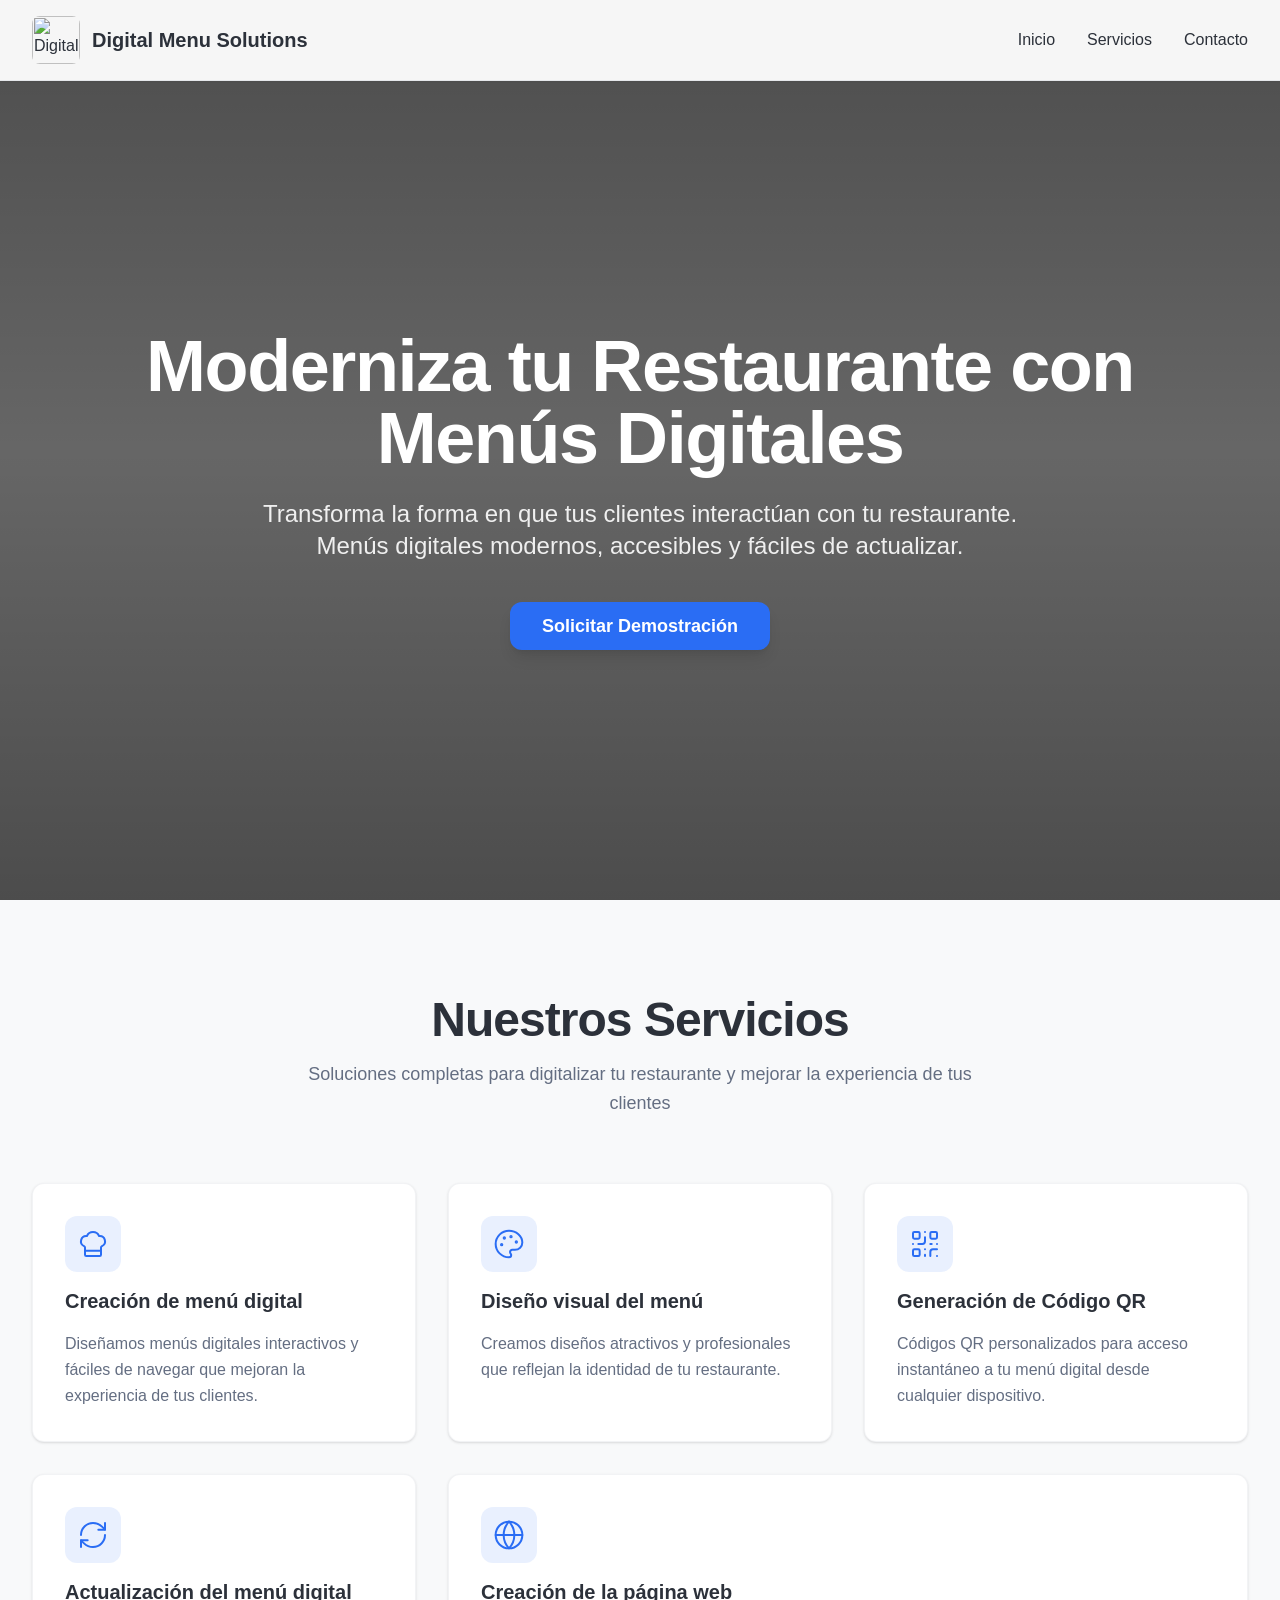
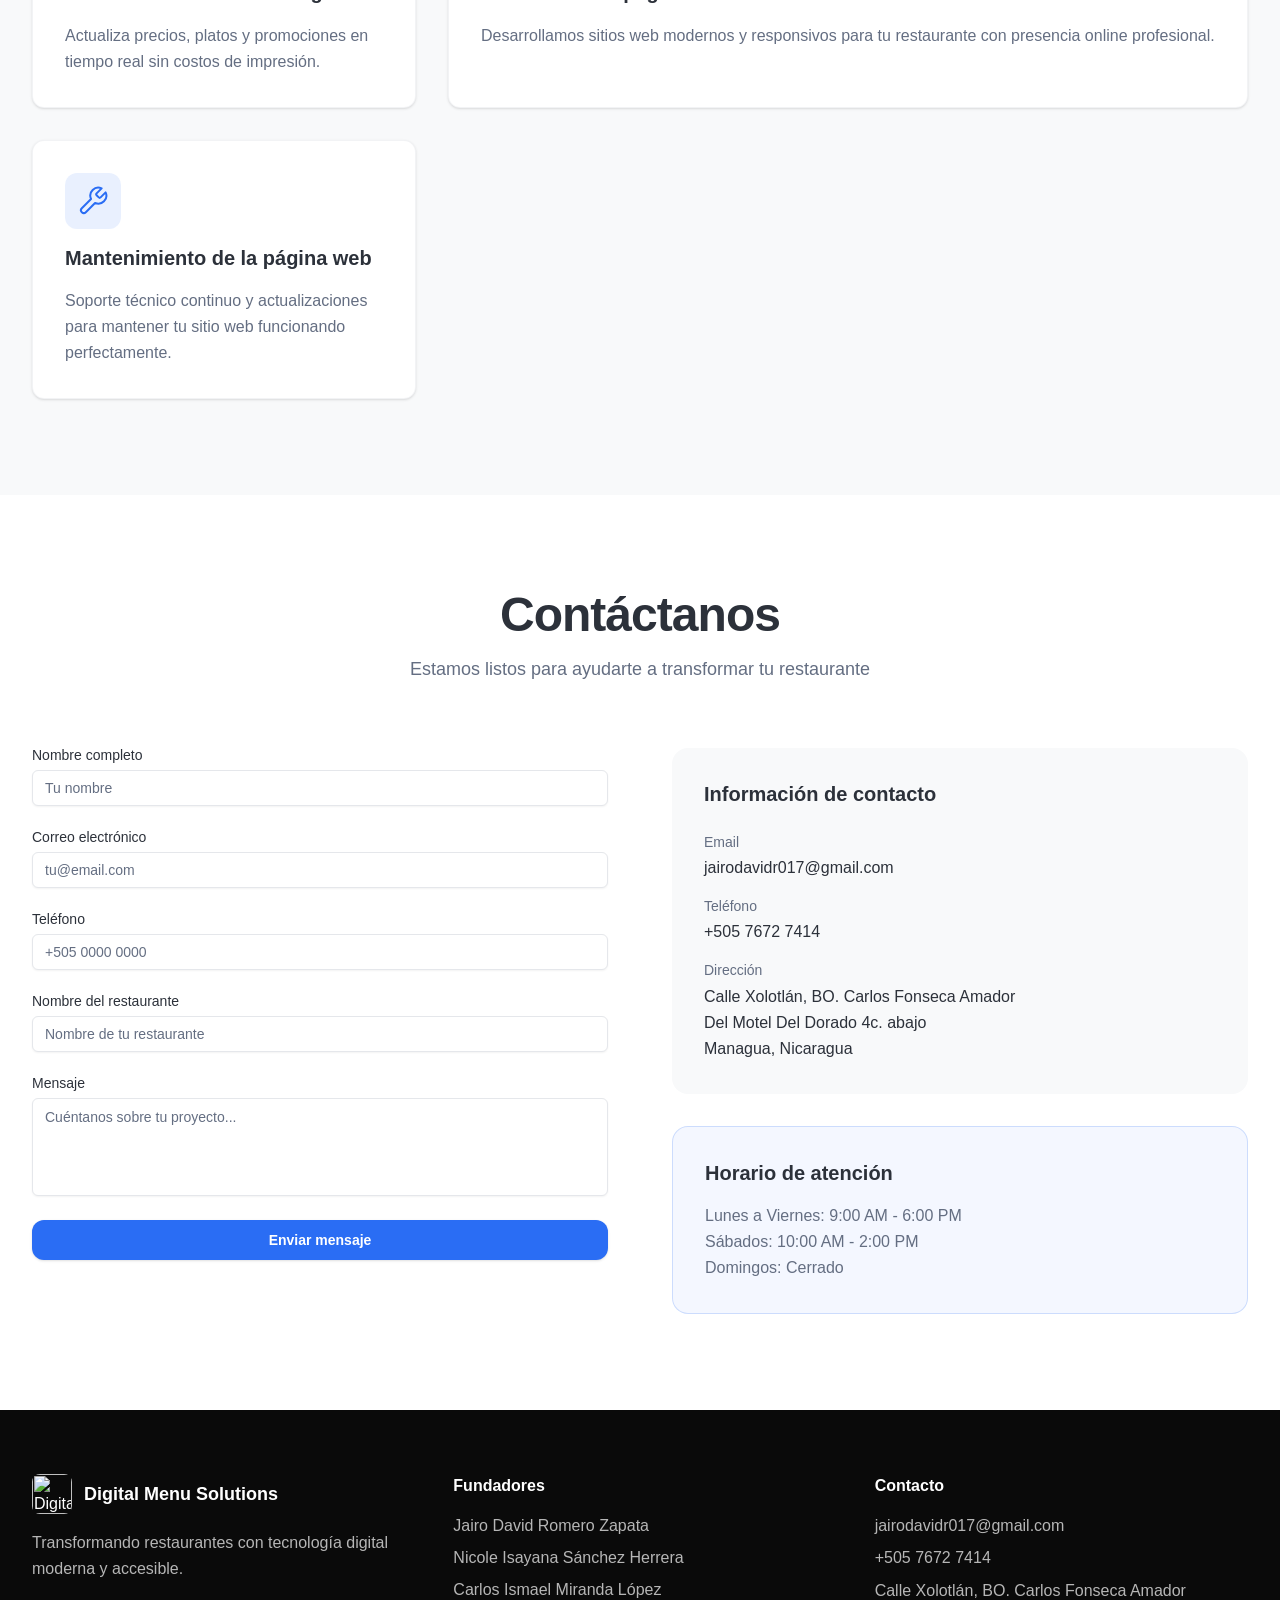
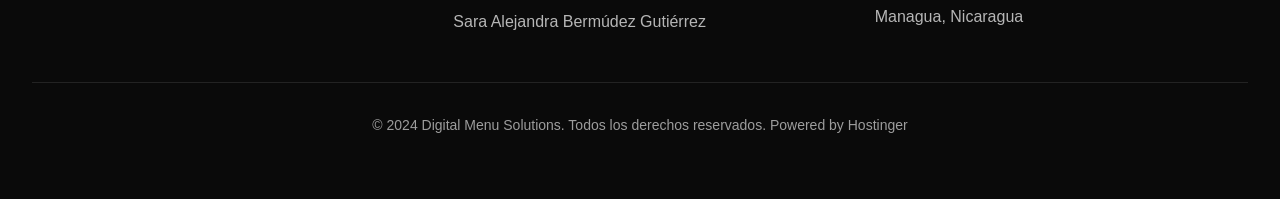
==== commit 2bc2fd48: "Add files via upload" ====
--- a/index.html
+++ b/index.html
@@ -1,30 +1,5658 @@
-﻿<!DOCTYPE html>
-<html lang="es">
-<head>
-    <meta charset="UTF-8">
-    <meta name="viewport" content="width=device-width, initial-scale=1.0">
-    <title>Digital Menu Solutions - Inicio</title>
-    <link rel="stylesheet" href="style.css">
-</head>
-<body>
-    <header class="fixed-header">
-        <nav class="navbar">
-            <span class="logo">Digital Menu Solutions</span>
-            <div class="nav-links">
-                <a href="index.html" class="active">Inicio</a>
-                <a href="servicios.html">Servicios</a>
-                <a href="contacto.html">Contacto</a>
-            </div>
-        </nav>
-    </header>
-
-    <section class="hero">
-        <div class="overlay"></div>
-        <div class="hero-content">
-            <h1>Moderniza tu Restaurante con Menús Digitales</h1>
-            <p>Transforma la forma en que tus clientes interactúan con tu negocio en Managua.</p>
-            <a href="contacto.html" class="btn">Solicitar Demostración</a>
-        </div>
-    </section>
-</body>
-</html>+﻿<html lang="en"><head>
+		<script type="module">import { injectIntoGlobalHook } from "/@react-refresh";
+injectIntoGlobalHook(window);
+window.$RefreshReg$ = () => {};
+window.$RefreshSig$ = () => (type) => type;</script>
+
+		<script type="module" src="/@vite/client"></script>
+
+		<meta charset="UTF-8">
+		<link rel="icon" type="image/svg+xml" href="/vite.svg">
+		<meta name="generator" content="Hostinger Horizons">
+		<meta name="viewport" content="width=device-width, initial-scale=1.0">
+		<title>Digital Menu Solutions - Moderniza tu Restaurante con Menús Digitales</title>
+		<style>
+	#root[data-edit-mode-enabled="true"] [data-edit-id] {
+		cursor: pointer; 
+		outline: 2px dashed #357DF9; 
+		outline-offset: 2px;
+		min-height: 1em;
+	}
+	#root[data-edit-mode-enabled="true"] img[data-edit-id] {
+		outline-offset: -2px;
+	}
+	#root[data-edit-mode-enabled="true"] {
+		cursor: pointer;
+	}
+	#root[data-edit-mode-enabled="true"] [data-edit-id]:hover {
+		background-color: #357DF933;
+		outline-color: #357DF9; 
+	}
+
+	@keyframes fadeInTooltip {
+		from {
+			opacity: 0;
+			transform: translateY(5px);
+		}
+		to {
+			opacity: 1;
+			transform: translateY(0);
+		}
+	}
+
+	#inline-editor-disabled-tooltip {
+		display: none; 
+		opacity: 0; 
+		position: absolute;
+		background-color: #1D1E20;
+		color: white;
+		padding: 4px 8px;
+		border-radius: 8px;
+		z-index: 10001;
+		font-size: 14px;
+		border: 1px solid #3B3D4A;
+		max-width: 184px;
+		text-align: center;
+	}
+
+	#inline-editor-disabled-tooltip.tooltip-active {
+		display: block;
+		animation: fadeInTooltip 0.2s ease-out forwards;
+	}
+</style>
+		<script type="module">
+			const ALLOWED_PARENT_ORIGINS = [
+          "https://horizons.hostinger.com",
+          "https://horizons.hostinger.dev",
+          "https://horizons-frontend-local.hostinger.dev",
+      ];
+
+      // Check to see if the page is in an iframe
+      if (window.self !== window.top) {
+			const STORAGE_KEY = 'horizons-iframe-saved-route';
+
+			const getCurrentRoute = () => location.pathname + location.search + location.hash;
+
+			const save = () => {
+				try {
+					const currentRoute = getCurrentRoute();
+					sessionStorage.setItem(STORAGE_KEY, currentRoute);
+					window.parent.postMessage({message: 'route-changed', route: currentRoute}, '*');
+				} catch {}
+			};
+
+			const replaceHistoryState = (url) => {
+				try {
+					history.replaceState(null, '', url);
+					window.dispatchEvent(new PopStateEvent('popstate', { state: history.state }));
+					return true;
+				} catch {}
+				return false;
+			};
+
+			const restore = () => {
+				try {
+					const saved = sessionStorage.getItem(STORAGE_KEY);
+					if (!saved) return;
+
+					if (!saved.startsWith('/')) {
+						sessionStorage.removeItem(STORAGE_KEY);
+						return;
+					}
+
+					const current = getCurrentRoute();
+					if (current !== saved) {
+						if (!replaceHistoryState(saved)) {
+							replaceHistoryState('/');
+						}
+
+						requestAnimationFrame(() => setTimeout(() => {
+							try {
+							const text = (document.body?.innerText || '').trim();
+
+							// If the restored route results in too little content, assume it is invalid and navigate home
+							if (text.length < 50) {
+								replaceHistoryState('/');
+							}
+							} catch {}
+						}, 1000));
+					}
+				} catch {}
+			};
+
+			const originalPushState = history.pushState;
+			history.pushState = function(...args) {
+				originalPushState.apply(this, args);
+				save();
+			};
+
+			const originalReplaceState = history.replaceState;
+			history.replaceState = function(...args) {
+				originalReplaceState.apply(this, args);
+				save();
+			};
+
+      const getParentOrigin = () => {
+          if (
+              window.location.ancestorOrigins &&
+              window.location.ancestorOrigins.length > 0
+          ) {
+              return window.location.ancestorOrigins[0];
+          }
+
+          if (document.referrer) {
+              try {
+                  return new URL(document.referrer).origin;
+              } catch (e) {
+                  console.warn("Invalid referrer URL:", document.referrer);
+              }
+          }
+
+          return null;
+      };
+
+			window.addEventListener('popstate', save);
+			window.addEventListener('hashchange', save);
+			window.addEventListener("message", function (event) {
+				const parentOrigin = getParentOrigin();
+
+				if (event.data?.type === "redirect-home" && parentOrigin && ALLOWED_PARENT_ORIGINS.includes(parentOrigin)) {
+                const saved = sessionStorage.getItem(STORAGE_KEY);
+
+                if(saved && saved !== '/') {
+                  replaceHistoryState('/')
+                }
+        }
+			});
+
+
+			restore();
+        }
+      </script>
+		<script type="module">
+                const ALLOWED_PARENT_ORIGINS = [
+                    "https://horizons.hostinger.com",
+                    "https://horizons.hostinger.dev",
+                    "https://horizons-frontend-local.hostinger.dev",
+                ];
+                const getParentOrigin = () => {
+                    if (
+                        window.location.ancestorOrigins &&
+                        window.location.ancestorOrigins.length > 0
+                    ) {
+                        return window.location.ancestorOrigins[0];
+                    }
+
+                    if (document.referrer) {
+                        try {
+                            return new URL(document.referrer).origin;
+                        } catch (e) {
+                            console.warn("Invalid referrer URL:", document.referrer);
+                        }
+                    }
+
+                    return null;
+                };
+                    
+                    
+                    
+                window.addEventListener("message", function (event) {
+                    const parentOrigin = getParentOrigin();
+
+                    if (event.data?.type === "database_preview_auth" && parentOrigin && ALLOWED_PARENT_ORIGINS.includes(parentOrigin)) {
+                        localStorage.setItem("__pb_superuser_auth__", event.data.value);
+                    }
+                });
+            </script>
+		<script type="module">
+window.onerror = (message, source, lineno, colno, errorObj) => {
+	const errorDetails = errorObj ? JSON.stringify({
+		name: errorObj.name,
+		message: errorObj.message,
+		stack: errorObj.stack,
+		source,
+		lineno,
+		colno,
+	}) : null;
+
+	window.parent.postMessage({
+		type: 'horizons-runtime-error',
+		message,
+		error: errorDetails
+	}, '*');
+};
+</script>
+		<script type="module">
+const observer = new MutationObserver((mutations) => {
+	for (const mutation of mutations) {
+		for (const addedNode of mutation.addedNodes) {
+			if (
+				addedNode.nodeType === Node.ELEMENT_NODE &&
+				(
+					addedNode.tagName?.toLowerCase() === 'vite-error-overlay' ||
+					addedNode.classList?.contains('backdrop')
+				)
+			) {
+				handleViteOverlay(addedNode);
+			}
+		}
+	}
+});
+
+observer.observe(document.documentElement, {
+	childList: true,
+	subtree: true
+});
+
+function handleViteOverlay(node) {
+	if (!node.shadowRoot) {
+		return;
+	}
+
+	const backdrop = node.shadowRoot.querySelector('.backdrop');
+
+	if (backdrop) {
+		const overlayHtml = backdrop.outerHTML;
+		const parser = new DOMParser();
+		const doc = parser.parseFromString(overlayHtml, 'text/html');
+		const messageBodyElement = doc.querySelector('.message-body');
+		const fileElement = doc.querySelector('.file');
+		const messageText = messageBodyElement ? messageBodyElement.textContent.trim() : '';
+		const fileText = fileElement ? fileElement.textContent.trim() : '';
+		const error = messageText + (fileText ? ' File:' + fileText : '');
+
+		window.parent.postMessage({
+			type: 'horizons-vite-error',
+			error,
+		}, '*');
+	}
+}
+</script>
+		<script type="module">
+const originalConsoleError = console.error;
+const MATCH_LINE_COL_REGEX = /:(\d+):(\d+)\)?\s*$/; // regex to match the :lineNum:colNum
+const MATCH_AT_REGEX = /^\s*at\s+(?:async\s+)?(?:.*?\s+)?\(?/; // regex to remove the 'at' keyword and any 'async' or function name
+const MATCH_PATH_REGEX = /^\//; // regex to remove the leading slash
+
+function parseStackFrameLine(line) {
+	const lineColMatch = line.match(MATCH_LINE_COL_REGEX);
+	if (!lineColMatch) return null;
+	const [, lineNum, colNum] = lineColMatch;
+	const suffix = `:${lineNum}:${colNum}`;
+	const idx = line.lastIndexOf(suffix);
+	if (idx === -1) return null;
+	const before = line.substring(0, idx);
+	const path = before.replace(MATCH_AT_REGEX, '').trim();
+	
+	if (!path) return null;
+
+	try {
+		const pathname = new URL(path).pathname;
+		const filePath = pathname.replace(MATCH_PATH_REGEX, '') || pathname;
+		return `${filePath}:${lineNum}:${colNum}`;
+	} catch (e) {
+		const filePath = path.replace(MATCH_PATH_REGEX, '') || path;
+		return `${filePath}:${lineNum}:${colNum}`;
+	}
+}
+
+function getFilePathFromStack(stack, skipFrames = 0) {
+	if (!stack || typeof stack !== 'string') return null;
+	const lines = stack.split('\n').slice(1);
+
+	const frames = lines.map(line => parseStackFrameLine(line.replace(/\r$/, ''))).filter(Boolean);
+
+	return frames[skipFrames] ?? null;
+}
+
+console.error = function(...args) {
+	originalConsoleError.apply(console, args);
+
+	let errorString = '';
+	let filePath = null;
+
+	for (let i = 0; i < args.length; i++) {
+		const arg = args[i];
+		if (arg instanceof Error) {
+			filePath = getFilePathFromStack(arg.stack, 0);
+			errorString = `${arg.name}: ${arg.message}`;
+			if (filePath) {
+				errorString = `${errorString} at ${filePath}`;
+			}
+			break;
+		}
+	}
+
+	if (!errorString) {
+		errorString = args.map(arg => typeof arg === 'object' ? JSON.stringify(arg) : String(arg)).join(' ');
+		const stack = new Error().stack;
+		filePath = getFilePathFromStack(stack, 1);
+		if (filePath) {
+			errorString = `${errorString} at ${filePath}`;
+		}
+	}
+
+	window.parent.postMessage({
+		type: 'horizons-console-error',
+		error: errorString
+	}, '*');
+};
+</script>
+		<script type="module">
+const originalFetch = window.fetch;
+
+window.fetch = function(...args) {
+	const url = args[0] instanceof Request ? args[0].url : args[0];
+
+	// Skip WebSocket URLs
+	if (url.startsWith('ws:') || url.startsWith('wss:')) {
+		return originalFetch.apply(this, args);
+	}
+
+	return originalFetch.apply(this, args)
+		.then(async response => {
+			const contentType = response.headers.get('Content-Type') || '';
+
+			// Exclude HTML document responses
+			const isDocumentResponse =
+				contentType.includes('text/html') ||
+				contentType.includes('application/xhtml+xml');
+
+			if (!response.ok && !isDocumentResponse) {
+					const responseClone = response.clone();
+					const errorFromRes = await responseClone.text();
+					const requestUrl = response.url;
+					console.error(`Fetch error from ${requestUrl}: ${errorFromRes}`);
+			}
+
+			return response;
+		})
+		.catch(error => {
+			if (!url.match(/.html?$/i)) {
+				console.error(error);
+			}
+
+			throw error;
+		});
+};
+</script>
+		<script type="module">
+if (window.navigation && window.self !== window.top) {
+	window.navigation.addEventListener('navigate', (event) => {
+		const url = event.destination.url;
+
+		try {
+			const destinationUrl = new URL(url);
+			const destinationOrigin = destinationUrl.origin;
+			const currentOrigin = window.location.origin;
+
+			if (destinationOrigin === currentOrigin) {
+				return;
+			}
+		} catch (error) {
+			return;
+		}
+
+		window.parent.postMessage({
+			type: 'horizons-navigation-error',
+			url,
+		}, '*');
+	});
+}
+</script>
+	<style type="text/css" data-vite-dev-id="/home/u972082128/websites/xP8BkS1DL/public_html/apps/web/src/index.css">
+@import url('https://fonts.googleapis.com/css2?family=DM+Sans:wght@400;500;600;700&display=swap');
+
+*, ::before, ::after{
+  --tw-border-spacing-x: 0;
+  --tw-border-spacing-y: 0;
+  --tw-translate-x: 0;
+  --tw-translate-y: 0;
+  --tw-rotate: 0;
+  --tw-skew-x: 0;
+  --tw-skew-y: 0;
+  --tw-scale-x: 1;
+  --tw-scale-y: 1;
+  --tw-pan-x:  ;
+  --tw-pan-y:  ;
+  --tw-pinch-zoom:  ;
+  --tw-scroll-snap-strictness: proximity;
+  --tw-gradient-from-position:  ;
+  --tw-gradient-via-position:  ;
+  --tw-gradient-to-position:  ;
+  --tw-ordinal:  ;
+  --tw-slashed-zero:  ;
+  --tw-numeric-figure:  ;
+  --tw-numeric-spacing:  ;
+  --tw-numeric-fraction:  ;
+  --tw-ring-inset:  ;
+  --tw-ring-offset-width: 0px;
+  --tw-ring-offset-color: #fff;
+  --tw-ring-color: rgb(59 130 246 / 0.5);
+  --tw-ring-offset-shadow: 0 0 #0000;
+  --tw-ring-shadow: 0 0 #0000;
+  --tw-shadow: 0 0 #0000;
+  --tw-shadow-colored: 0 0 #0000;
+  --tw-blur:  ;
+  --tw-brightness:  ;
+  --tw-contrast:  ;
+  --tw-grayscale:  ;
+  --tw-hue-rotate:  ;
+  --tw-invert:  ;
+  --tw-saturate:  ;
+  --tw-sepia:  ;
+  --tw-drop-shadow:  ;
+  --tw-backdrop-blur:  ;
+  --tw-backdrop-brightness:  ;
+  --tw-backdrop-contrast:  ;
+  --tw-backdrop-grayscale:  ;
+  --tw-backdrop-hue-rotate:  ;
+  --tw-backdrop-invert:  ;
+  --tw-backdrop-opacity:  ;
+  --tw-backdrop-saturate:  ;
+  --tw-backdrop-sepia:  ;
+  --tw-contain-size:  ;
+  --tw-contain-layout:  ;
+  --tw-contain-paint:  ;
+  --tw-contain-style:  ;
+}
+
+::backdrop{
+  --tw-border-spacing-x: 0;
+  --tw-border-spacing-y: 0;
+  --tw-translate-x: 0;
+  --tw-translate-y: 0;
+  --tw-rotate: 0;
+  --tw-skew-x: 0;
+  --tw-skew-y: 0;
+  --tw-scale-x: 1;
+  --tw-scale-y: 1;
+  --tw-pan-x:  ;
+  --tw-pan-y:  ;
+  --tw-pinch-zoom:  ;
+  --tw-scroll-snap-strictness: proximity;
+  --tw-gradient-from-position:  ;
+  --tw-gradient-via-position:  ;
+  --tw-gradient-to-position:  ;
+  --tw-ordinal:  ;
+  --tw-slashed-zero:  ;
+  --tw-numeric-figure:  ;
+  --tw-numeric-spacing:  ;
+  --tw-numeric-fraction:  ;
+  --tw-ring-inset:  ;
+  --tw-ring-offset-width: 0px;
+  --tw-ring-offset-color: #fff;
+  --tw-ring-color: rgb(59 130 246 / 0.5);
+  --tw-ring-offset-shadow: 0 0 #0000;
+  --tw-ring-shadow: 0 0 #0000;
+  --tw-shadow: 0 0 #0000;
+  --tw-shadow-colored: 0 0 #0000;
+  --tw-blur:  ;
+  --tw-brightness:  ;
+  --tw-contrast:  ;
+  --tw-grayscale:  ;
+  --tw-hue-rotate:  ;
+  --tw-invert:  ;
+  --tw-saturate:  ;
+  --tw-sepia:  ;
+  --tw-drop-shadow:  ;
+  --tw-backdrop-blur:  ;
+  --tw-backdrop-brightness:  ;
+  --tw-backdrop-contrast:  ;
+  --tw-backdrop-grayscale:  ;
+  --tw-backdrop-hue-rotate:  ;
+  --tw-backdrop-invert:  ;
+  --tw-backdrop-opacity:  ;
+  --tw-backdrop-saturate:  ;
+  --tw-backdrop-sepia:  ;
+  --tw-contain-size:  ;
+  --tw-contain-layout:  ;
+  --tw-contain-paint:  ;
+  --tw-contain-style:  ;
+}
+
+/*
+! tailwindcss v3.4.17 | MIT License | https://tailwindcss.com
+*/
+
+/*
+1. Prevent padding and border from affecting element width. (https://github.com/mozdevs/cssremedy/issues/4)
+2. Allow adding a border to an element by just adding a border-width. (https://github.com/tailwindcss/tailwindcss/pull/116)
+*/
+
+*,
+::before,
+::after {
+  box-sizing: border-box; /* 1 */
+  border-width: 0; /* 2 */
+  border-style: solid; /* 2 */
+  border-color: #e5e7eb; /* 2 */
+}
+
+::before,
+::after {
+  --tw-content: '';
+}
+
+/*
+1. Use a consistent sensible line-height in all browsers.
+2. Prevent adjustments of font size after orientation changes in iOS.
+3. Use a more readable tab size.
+4. Use the user's configured `sans` font-family by default.
+5. Use the user's configured `sans` font-feature-settings by default.
+6. Use the user's configured `sans` font-variation-settings by default.
+7. Disable tap highlights on iOS
+*/
+
+html,
+:host {
+  line-height: 1.5; /* 1 */
+  -webkit-text-size-adjust: 100%; /* 2 */
+  -moz-tab-size: 4; /* 3 */
+  -o-tab-size: 4;
+     tab-size: 4; /* 3 */
+  font-family: ui-sans-serif, system-ui, sans-serif, "Apple Color Emoji", "Segoe UI Emoji", "Segoe UI Symbol", "Noto Color Emoji"; /* 4 */
+  font-feature-settings: normal; /* 5 */
+  font-variation-settings: normal; /* 6 */
+  -webkit-tap-highlight-color: transparent; /* 7 */
+}
+
+/*
+1. Remove the margin in all browsers.
+2. Inherit line-height from `html` so users can set them as a class directly on the `html` element.
+*/
+
+body {
+  margin: 0; /* 1 */
+  line-height: inherit; /* 2 */
+}
+
+/*
+1. Add the correct height in Firefox.
+2. Correct the inheritance of border color in Firefox. (https://bugzilla.mozilla.org/show_bug.cgi?id=190655)
+3. Ensure horizontal rules are visible by default.
+*/
+
+hr {
+  height: 0; /* 1 */
+  color: inherit; /* 2 */
+  border-top-width: 1px; /* 3 */
+}
+
+/*
+Add the correct text decoration in Chrome, Edge, and Safari.
+*/
+
+abbr:where([title]) {
+  -webkit-text-decoration: underline dotted;
+          text-decoration: underline dotted;
+}
+
+/*
+Remove the default font size and weight for headings.
+*/
+
+h1,
+h2,
+h3,
+h4,
+h5,
+h6 {
+  font-size: inherit;
+  font-weight: inherit;
+}
+
+/*
+Reset links to optimize for opt-in styling instead of opt-out.
+*/
+
+a {
+  color: inherit;
+  text-decoration: inherit;
+}
+
+/*
+Add the correct font weight in Edge and Safari.
+*/
+
+b,
+strong {
+  font-weight: bolder;
+}
+
+/*
+1. Use the user's configured `mono` font-family by default.
+2. Use the user's configured `mono` font-feature-settings by default.
+3. Use the user's configured `mono` font-variation-settings by default.
+4. Correct the odd `em` font sizing in all browsers.
+*/
+
+code,
+kbd,
+samp,
+pre {
+  font-family: ui-monospace, SFMono-Regular, Menlo, Monaco, Consolas, "Liberation Mono", "Courier New", monospace; /* 1 */
+  font-feature-settings: normal; /* 2 */
+  font-variation-settings: normal; /* 3 */
+  font-size: 1em; /* 4 */
+}
+
+/*
+Add the correct font size in all browsers.
+*/
+
+small {
+  font-size: 80%;
+}
+
+/*
+Prevent `sub` and `sup` elements from affecting the line height in all browsers.
+*/
+
+sub,
+sup {
+  font-size: 75%;
+  line-height: 0;
+  position: relative;
+  vertical-align: baseline;
+}
+
+sub {
+  bottom: -0.25em;
+}
+
+sup {
+  top: -0.5em;
+}
+
+/*
+1. Remove text indentation from table contents in Chrome and Safari. (https://bugs.chromium.org/p/chromium/issues/detail?id=999088, https://bugs.webkit.org/show_bug.cgi?id=201297)
+2. Correct table border color inheritance in all Chrome and Safari. (https://bugs.chromium.org/p/chromium/issues/detail?id=935729, https://bugs.webkit.org/show_bug.cgi?id=195016)
+3. Remove gaps between table borders by default.
+*/
+
+table {
+  text-indent: 0; /* 1 */
+  border-color: inherit; /* 2 */
+  border-collapse: collapse; /* 3 */
+}
+
+/*
+1. Change the font styles in all browsers.
+2. Remove the margin in Firefox and Safari.
+3. Remove default padding in all browsers.
+*/
+
+button,
+input,
+optgroup,
+select,
+textarea {
+  font-family: inherit; /* 1 */
+  font-feature-settings: inherit; /* 1 */
+  font-variation-settings: inherit; /* 1 */
+  font-size: 100%; /* 1 */
+  font-weight: inherit; /* 1 */
+  line-height: inherit; /* 1 */
+  letter-spacing: inherit; /* 1 */
+  color: inherit; /* 1 */
+  margin: 0; /* 2 */
+  padding: 0; /* 3 */
+}
+
+/*
+Remove the inheritance of text transform in Edge and Firefox.
+*/
+
+button,
+select {
+  text-transform: none;
+}
+
+/*
+1. Correct the inability to style clickable types in iOS and Safari.
+2. Remove default button styles.
+*/
+
+button,
+input:where([type='button']),
+input:where([type='reset']),
+input:where([type='submit']) {
+  -webkit-appearance: button; /* 1 */
+  background-color: transparent; /* 2 */
+  background-image: none; /* 2 */
+}
+
+/*
+Use the modern Firefox focus style for all focusable elements.
+*/
+
+:-moz-focusring {
+  outline: auto;
+}
+
+/*
+Remove the additional `:invalid` styles in Firefox. (https://github.com/mozilla/gecko-dev/blob/2f9eacd9d3d995c937b4251a5557d95d494c9be1/layout/style/res/forms.css#L728-L737)
+*/
+
+:-moz-ui-invalid {
+  box-shadow: none;
+}
+
+/*
+Add the correct vertical alignment in Chrome and Firefox.
+*/
+
+progress {
+  vertical-align: baseline;
+}
+
+/*
+Correct the cursor style of increment and decrement buttons in Safari.
+*/
+
+::-webkit-inner-spin-button,
+::-webkit-outer-spin-button {
+  height: auto;
+}
+
+/*
+1. Correct the odd appearance in Chrome and Safari.
+2. Correct the outline style in Safari.
+*/
+
+[type='search'] {
+  -webkit-appearance: textfield; /* 1 */
+  outline-offset: -2px; /* 2 */
+}
+
+/*
+Remove the inner padding in Chrome and Safari on macOS.
+*/
+
+::-webkit-search-decoration {
+  -webkit-appearance: none;
+}
+
+/*
+1. Correct the inability to style clickable types in iOS and Safari.
+2. Change font properties to `inherit` in Safari.
+*/
+
+::-webkit-file-upload-button {
+  -webkit-appearance: button; /* 1 */
+  font: inherit; /* 2 */
+}
+
+/*
+Add the correct display in Chrome and Safari.
+*/
+
+summary {
+  display: list-item;
+}
+
+/*
+Removes the default spacing and border for appropriate elements.
+*/
+
+blockquote,
+dl,
+dd,
+h1,
+h2,
+h3,
+h4,
+h5,
+h6,
+hr,
+figure,
+p,
+pre {
+  margin: 0;
+}
+
+fieldset {
+  margin: 0;
+  padding: 0;
+}
+
+legend {
+  padding: 0;
+}
+
+ol,
+ul,
+menu {
+  list-style: none;
+  margin: 0;
+  padding: 0;
+}
+
+/*
+Reset default styling for dialogs.
+*/
+
+dialog {
+  padding: 0;
+}
+
+/*
+Prevent resizing textareas horizontally by default.
+*/
+
+textarea {
+  resize: vertical;
+}
+
+/*
+1. Reset the default placeholder opacity in Firefox. (https://github.com/tailwindlabs/tailwindcss/issues/3300)
+2. Set the default placeholder color to the user's configured gray 400 color.
+*/
+
+input::-moz-placeholder, textarea::-moz-placeholder {
+  opacity: 1; /* 1 */
+  color: #9ca3af; /* 2 */
+}
+
+input::placeholder,
+textarea::placeholder {
+  opacity: 1; /* 1 */
+  color: #9ca3af; /* 2 */
+}
+
+/*
+Set the default cursor for buttons.
+*/
+
+button,
+[role="button"] {
+  cursor: pointer;
+}
+
+/*
+Make sure disabled buttons don't get the pointer cursor.
+*/
+
+:disabled {
+  cursor: default;
+}
+
+/*
+1. Make replaced elements `display: block` by default. (https://github.com/mozdevs/cssremedy/issues/14)
+2. Add `vertical-align: middle` to align replaced elements more sensibly by default. (https://github.com/jensimmons/cssremedy/issues/14#issuecomment-634934210)
+   This can trigger a poorly considered lint error in some tools but is included by design.
+*/
+
+img,
+svg,
+video,
+canvas,
+audio,
+iframe,
+embed,
+object {
+  display: block; /* 1 */
+  vertical-align: middle; /* 2 */
+}
+
+/*
+Constrain images and videos to the parent width and preserve their intrinsic aspect ratio. (https://github.com/mozdevs/cssremedy/issues/14)
+*/
+
+img,
+video {
+  max-width: 100%;
+  height: auto;
+}
+
+/* Make elements with the HTML hidden attribute stay hidden by default */
+
+[hidden]:where(:not([hidden="until-found"])) {
+  display: none;
+}
+
+:root {
+    --background: 0 0% 100%;
+    --foreground: 220 13% 20%;
+    --border: 220 13% 91%;
+    --input: 220 13% 96%;
+    --ring: 220 90% 56%;
+    
+    --primary: 220 90% 56%;
+    --primary-foreground: 0 0% 100%;
+    
+    --secondary: 120 73% 75%;
+    --secondary-foreground: 220 13% 20%;
+    
+    --destructive: 0 84% 60%;
+    --destructive-foreground: 0 0% 100%;
+    
+    --muted: 220 13% 91%;
+    --muted-foreground: 220 13% 45%;
+    
+    --accent: 120 73% 75%;
+    --accent-foreground: 220 13% 20%;
+    
+    --card: 0 0% 100%;
+    --card-foreground: 220 13% 20%;
+    
+    --popover: 0 0% 100%;
+    --popover-foreground: 220 13% 20%;
+    
+    --radius: 0.5rem;
+    
+    --sidebar-background: 0 0% 98%;
+    --sidebar-foreground: 240 5.3% 26.1%;
+    --sidebar-primary: 240 5.9% 10%;
+    --sidebar-primary-foreground: 0 0% 98%;
+    --sidebar-accent: 240 4.8% 95.9%;
+    --sidebar-accent-foreground: 240 5.9% 10%;
+    --sidebar-border: 220 13% 91%;
+    --sidebar-ring: 217.2 91.2% 59.8%;
+  }
+
+.dark {
+    --background: 220 13% 10%;
+    --foreground: 220 13% 95%;
+    --border: 220 13% 20%;
+    --input: 220 13% 15%;
+    --ring: 220 90% 56%;
+    
+    --primary: 220 90% 56%;
+    --primary-foreground: 0 0% 100%;
+    
+    --secondary: 120 73% 75%;
+    --secondary-foreground: 220 13% 10%;
+    
+    --destructive: 0 84% 60%;
+    --destructive-foreground: 0 0% 100%;
+    
+    --muted: 220 13% 20%;
+    --muted-foreground: 220 13% 65%;
+    
+    --accent: 120 73% 75%;
+    --accent-foreground: 220 13% 10%;
+    
+    --card: 220 13% 12%;
+    --card-foreground: 220 13% 95%;
+    
+    --popover: 220 13% 12%;
+    --popover-foreground: 220 13% 95%;
+    
+    --sidebar-background: 240 5.9% 10%;
+    --sidebar-foreground: 240 4.8% 95.9%;
+    --sidebar-primary: 224.3 76.3% 48%;
+    --sidebar-primary-foreground: 0 0% 100%;
+    --sidebar-accent: 240 3.7% 15.9%;
+    --sidebar-accent-foreground: 240 4.8% 95.9%;
+    --sidebar-border: 240 3.7% 15.9%;
+    --sidebar-ring: 217.2 91.2% 59.8%;
+  }
+
+*{
+  border-color: hsl(var(--border));
+}
+
+html {
+    scroll-behavior: smooth;
+  }
+
+body{
+  background-color: hsl(var(--background));
+  color: hsl(var(--foreground));
+    font-family: -apple-system, BlinkMacSystemFont, 'Segoe UI', 'Roboto', 'Helvetica', 'Arial', sans-serif;
+    overflow-x: clip;
+}
+
+.sr-only{
+  position: absolute;
+  width: 1px;
+  height: 1px;
+  padding: 0;
+  margin: -1px;
+  overflow: hidden;
+  clip: rect(0, 0, 0, 0);
+  white-space: nowrap;
+  border-width: 0;
+}
+
+.pointer-events-none{
+  pointer-events: none;
+}
+
+.pointer-events-auto{
+  pointer-events: auto;
+}
+
+.visible{
+  visibility: visible;
+}
+
+.invisible{
+  visibility: hidden;
+}
+
+.fixed{
+  position: fixed;
+}
+
+.absolute{
+  position: absolute;
+}
+
+.relative{
+  position: relative;
+}
+
+.inset-0{
+  inset: 0px;
+}
+
+.inset-x-0{
+  left: 0px;
+  right: 0px;
+}
+
+.inset-y-0{
+  top: 0px;
+  bottom: 0px;
+}
+
+.-bottom-12{
+  bottom: -3rem;
+}
+
+.-left-12{
+  left: -3rem;
+}
+
+.-right-12{
+  right: -3rem;
+}
+
+.-top-12{
+  top: -3rem;
+}
+
+.bottom-0{
+  bottom: 0px;
+}
+
+.left-0{
+  left: 0px;
+}
+
+.left-1\/2{
+  left: 50%;
+}
+
+.left-2{
+  left: 0.5rem;
+}
+
+.left-\[50\%\]{
+  left: 50%;
+}
+
+.right-0{
+  right: 0px;
+}
+
+.right-1{
+  right: 0.25rem;
+}
+
+.right-2{
+  right: 0.5rem;
+}
+
+.right-3{
+  right: 0.75rem;
+}
+
+.right-4{
+  right: 1rem;
+}
+
+.top-0{
+  top: 0px;
+}
+
+.top-1{
+  top: 0.25rem;
+}
+
+.top-1\.5{
+  top: 0.375rem;
+}
+
+.top-1\/2{
+  top: 50%;
+}
+
+.top-3\.5{
+  top: 0.875rem;
+}
+
+.top-4{
+  top: 1rem;
+}
+
+.top-\[1px\]{
+  top: 1px;
+}
+
+.top-\[50\%\]{
+  top: 50%;
+}
+
+.top-\[60\%\]{
+  top: 60%;
+}
+
+.top-full{
+  top: 100%;
+}
+
+.z-10{
+  z-index: 10;
+}
+
+.z-20{
+  z-index: 20;
+}
+
+.z-50{
+  z-index: 50;
+}
+
+.z-\[100\]{
+  z-index: 100;
+}
+
+.z-\[1\]{
+  z-index: 1;
+}
+
+.order-first{
+  order: -9999;
+}
+
+.order-last{
+  order: 9999;
+}
+
+.\!m-0{
+  margin: 0px !important;
+}
+
+.-mx-1{
+  margin-left: -0.25rem;
+  margin-right: -0.25rem;
+}
+
+.-my-2{
+  margin-top: -0.5rem;
+  margin-bottom: -0.5rem;
+}
+
+.mx-2{
+  margin-left: 0.5rem;
+  margin-right: 0.5rem;
+}
+
+.mx-3\.5{
+  margin-left: 0.875rem;
+  margin-right: 0.875rem;
+}
+
+.mx-auto{
+  margin-left: auto;
+  margin-right: auto;
+}
+
+.my-0{
+  margin-top: 0px;
+  margin-bottom: 0px;
+}
+
+.my-0\.5{
+  margin-top: 0.125rem;
+  margin-bottom: 0.125rem;
+}
+
+.my-1{
+  margin-top: 0.25rem;
+  margin-bottom: 0.25rem;
+}
+
+.-ml-4{
+  margin-left: -1rem;
+}
+
+.-mt-4{
+  margin-top: -1rem;
+}
+
+.mb-1{
+  margin-bottom: 0.25rem;
+}
+
+.mb-10{
+  margin-bottom: 2.5rem;
+}
+
+.mb-12{
+  margin-bottom: 3rem;
+}
+
+.mb-16{
+  margin-bottom: 4rem;
+}
+
+.mb-2{
+  margin-bottom: 0.5rem;
+}
+
+.mb-3{
+  margin-bottom: 0.75rem;
+}
+
+.mb-4{
+  margin-bottom: 1rem;
+}
+
+.mb-6{
+  margin-bottom: 1.5rem;
+}
+
+.ml-1{
+  margin-left: 0.25rem;
+}
+
+.ml-4{
+  margin-left: 1rem;
+}
+
+.ml-auto{
+  margin-left: auto;
+}
+
+.mr-2{
+  margin-right: 0.5rem;
+}
+
+.mt-1\.5{
+  margin-top: 0.375rem;
+}
+
+.mt-2{
+  margin-top: 0.5rem;
+}
+
+.mt-24{
+  margin-top: 6rem;
+}
+
+.mt-4{
+  margin-top: 1rem;
+}
+
+.mt-auto{
+  margin-top: auto;
+}
+
+.line-clamp-2{
+  overflow: hidden;
+  display: -webkit-box;
+  -webkit-box-orient: vertical;
+  -webkit-line-clamp: 2;
+}
+
+.block{
+  display: block;
+}
+
+.flex{
+  display: flex;
+}
+
+.inline-flex{
+  display: inline-flex;
+}
+
+.table{
+  display: table;
+}
+
+.grid{
+  display: grid;
+}
+
+.hidden{
+  display: none;
+}
+
+.aspect-square{
+  aspect-ratio: 1 / 1;
+}
+
+.aspect-video{
+  aspect-ratio: 16 / 9;
+}
+
+.size-10{
+  width: 2.5rem;
+  height: 2.5rem;
+}
+
+.size-3{
+  width: 0.75rem;
+  height: 0.75rem;
+}
+
+.size-3\.5{
+  width: 0.875rem;
+  height: 0.875rem;
+}
+
+.size-4{
+  width: 1rem;
+  height: 1rem;
+}
+
+.size-6{
+  width: 1.5rem;
+  height: 1.5rem;
+}
+
+.size-8{
+  width: 2rem;
+  height: 2rem;
+}
+
+.size-\[--cell-size\]{
+  width: var(--cell-size);
+  height: var(--cell-size);
+}
+
+.h-1\.5{
+  height: 0.375rem;
+}
+
+.h-10{
+  height: 2.5rem;
+}
+
+.h-12{
+  height: 3rem;
+}
+
+.h-16{
+  height: 4rem;
+}
+
+.h-2{
+  height: 0.5rem;
+}
+
+.h-2\.5{
+  height: 0.625rem;
+}
+
+.h-3{
+  height: 0.75rem;
+}
+
+.h-3\.5{
+  height: 0.875rem;
+}
+
+.h-4{
+  height: 1rem;
+}
+
+.h-5{
+  height: 1.25rem;
+}
+
+.h-6{
+  height: 1.5rem;
+}
+
+.h-7{
+  height: 1.75rem;
+}
+
+.h-8{
+  height: 2rem;
+}
+
+.h-9{
+  height: 2.25rem;
+}
+
+.h-\[--cell-size\]{
+  height: var(--cell-size);
+}
+
+.h-\[1px\]{
+  height: 1px;
+}
+
+.h-\[var\(--radix-navigation-menu-viewport-height\)\]{
+  height: var(--radix-navigation-menu-viewport-height);
+}
+
+.h-\[var\(--radix-select-trigger-height\)\]{
+  height: var(--radix-select-trigger-height);
+}
+
+.h-auto{
+  height: auto;
+}
+
+.h-full{
+  height: 100%;
+}
+
+.h-px{
+  height: 1px;
+}
+
+.h-svh{
+  height: 100svh;
+}
+
+.max-h-\[--radix-context-menu-content-available-height\]{
+  max-height: var(--radix-context-menu-content-available-height);
+}
+
+.max-h-\[--radix-select-content-available-height\]{
+  max-height: var(--radix-select-content-available-height);
+}
+
+.max-h-\[300px\]{
+  max-height: 300px;
+}
+
+.max-h-\[var\(--radix-dropdown-menu-content-available-height\)\]{
+  max-height: var(--radix-dropdown-menu-content-available-height);
+}
+
+.max-h-screen{
+  max-height: 100vh;
+}
+
+.min-h-0{
+  min-height: 0px;
+}
+
+.min-h-\[100dvh\]{
+  min-height: 100dvh;
+}
+
+.min-h-\[60px\]{
+  min-height: 60px;
+}
+
+.min-h-svh{
+  min-height: 100svh;
+}
+
+.w-0{
+  width: 0px;
+}
+
+.w-1{
+  width: 0.25rem;
+}
+
+.w-10{
+  width: 2.5rem;
+}
+
+.w-2{
+  width: 0.5rem;
+}
+
+.w-2\.5{
+  width: 0.625rem;
+}
+
+.w-3{
+  width: 0.75rem;
+}
+
+.w-3\.5{
+  width: 0.875rem;
+}
+
+.w-3\/4{
+  width: 75%;
+}
+
+.w-4{
+  width: 1rem;
+}
+
+.w-5{
+  width: 1.25rem;
+}
+
+.w-6{
+  width: 1.5rem;
+}
+
+.w-64{
+  width: 16rem;
+}
+
+.w-7{
+  width: 1.75rem;
+}
+
+.w-72{
+  width: 18rem;
+}
+
+.w-8{
+  width: 2rem;
+}
+
+.w-9{
+  width: 2.25rem;
+}
+
+.w-\[--cell-size\]{
+  width: var(--cell-size);
+}
+
+.w-\[--sidebar-width\]{
+  width: var(--sidebar-width);
+}
+
+.w-\[100px\]{
+  width: 100px;
+}
+
+.w-\[1px\]{
+  width: 1px;
+}
+
+.w-auto{
+  width: auto;
+}
+
+.w-fit{
+  width: -moz-fit-content;
+  width: fit-content;
+}
+
+.w-full{
+  width: 100%;
+}
+
+.w-max{
+  width: -moz-max-content;
+  width: max-content;
+}
+
+.w-px{
+  width: 1px;
+}
+
+.min-w-0{
+  min-width: 0px;
+}
+
+.min-w-10{
+  min-width: 2.5rem;
+}
+
+.min-w-5{
+  min-width: 1.25rem;
+}
+
+.min-w-8{
+  min-width: 2rem;
+}
+
+.min-w-9{
+  min-width: 2.25rem;
+}
+
+.min-w-\[--cell-size\]{
+  min-width: var(--cell-size);
+}
+
+.min-w-\[12rem\]{
+  min-width: 12rem;
+}
+
+.min-w-\[8rem\]{
+  min-width: 8rem;
+}
+
+.min-w-\[var\(--radix-select-trigger-width\)\]{
+  min-width: var(--radix-select-trigger-width);
+}
+
+.max-w-2xl{
+  max-width: 42rem;
+}
+
+.max-w-3xl{
+  max-width: 48rem;
+}
+
+.max-w-7xl{
+  max-width: 80rem;
+}
+
+.max-w-\[--skeleton-width\]{
+  max-width: var(--skeleton-width);
+}
+
+.max-w-lg{
+  max-width: 32rem;
+}
+
+.max-w-max{
+  max-width: -moz-max-content;
+  max-width: max-content;
+}
+
+.max-w-sm{
+  max-width: 24rem;
+}
+
+.flex-1{
+  flex: 1 1 0%;
+}
+
+.shrink-0{
+  flex-shrink: 0;
+}
+
+.grow{
+  flex-grow: 1;
+}
+
+.grow-0{
+  flex-grow: 0;
+}
+
+.basis-full{
+  flex-basis: 100%;
+}
+
+.caption-bottom{
+  caption-side: bottom;
+}
+
+.border-collapse{
+  border-collapse: collapse;
+}
+
+.origin-\[--radix-context-menu-content-transform-origin\]{
+  transform-origin: var(--radix-context-menu-content-transform-origin);
+}
+
+.origin-\[--radix-dropdown-menu-content-transform-origin\]{
+  transform-origin: var(--radix-dropdown-menu-content-transform-origin);
+}
+
+.origin-\[--radix-hover-card-content-transform-origin\]{
+  transform-origin: var(--radix-hover-card-content-transform-origin);
+}
+
+.origin-\[--radix-menubar-content-transform-origin\]{
+  transform-origin: var(--radix-menubar-content-transform-origin);
+}
+
+.origin-\[--radix-popover-content-transform-origin\]{
+  transform-origin: var(--radix-popover-content-transform-origin);
+}
+
+.origin-\[--radix-select-content-transform-origin\]{
+  transform-origin: var(--radix-select-content-transform-origin);
+}
+
+.origin-\[--radix-tooltip-content-transform-origin\]{
+  transform-origin: var(--radix-tooltip-content-transform-origin);
+}
+
+.-translate-x-1\/2{
+  --tw-translate-x: -50%;
+  transform: translate(var(--tw-translate-x), var(--tw-translate-y)) rotate(var(--tw-rotate)) skewX(var(--tw-skew-x)) skewY(var(--tw-skew-y)) scaleX(var(--tw-scale-x)) scaleY(var(--tw-scale-y));
+}
+
+.-translate-x-px{
+  --tw-translate-x: -1px;
+  transform: translate(var(--tw-translate-x), var(--tw-translate-y)) rotate(var(--tw-rotate)) skewX(var(--tw-skew-x)) skewY(var(--tw-skew-y)) scaleX(var(--tw-scale-x)) scaleY(var(--tw-scale-y));
+}
+
+.-translate-y-1\/2{
+  --tw-translate-y: -50%;
+  transform: translate(var(--tw-translate-x), var(--tw-translate-y)) rotate(var(--tw-rotate)) skewX(var(--tw-skew-x)) skewY(var(--tw-skew-y)) scaleX(var(--tw-scale-x)) scaleY(var(--tw-scale-y));
+}
+
+.translate-x-\[-50\%\]{
+  --tw-translate-x: -50%;
+  transform: translate(var(--tw-translate-x), var(--tw-translate-y)) rotate(var(--tw-rotate)) skewX(var(--tw-skew-x)) skewY(var(--tw-skew-y)) scaleX(var(--tw-scale-x)) scaleY(var(--tw-scale-y));
+}
+
+.translate-x-px{
+  --tw-translate-x: 1px;
+  transform: translate(var(--tw-translate-x), var(--tw-translate-y)) rotate(var(--tw-rotate)) skewX(var(--tw-skew-x)) skewY(var(--tw-skew-y)) scaleX(var(--tw-scale-x)) scaleY(var(--tw-scale-y));
+}
+
+.translate-y-\[-50\%\]{
+  --tw-translate-y: -50%;
+  transform: translate(var(--tw-translate-x), var(--tw-translate-y)) rotate(var(--tw-rotate)) skewX(var(--tw-skew-x)) skewY(var(--tw-skew-y)) scaleX(var(--tw-scale-x)) scaleY(var(--tw-scale-y));
+}
+
+.rotate-45{
+  --tw-rotate: 45deg;
+  transform: translate(var(--tw-translate-x), var(--tw-translate-y)) rotate(var(--tw-rotate)) skewX(var(--tw-skew-x)) skewY(var(--tw-skew-y)) scaleX(var(--tw-scale-x)) scaleY(var(--tw-scale-y));
+}
+
+.rotate-90{
+  --tw-rotate: 90deg;
+  transform: translate(var(--tw-translate-x), var(--tw-translate-y)) rotate(var(--tw-rotate)) skewX(var(--tw-skew-x)) skewY(var(--tw-skew-y)) scaleX(var(--tw-scale-x)) scaleY(var(--tw-scale-y));
+}
+
+.transform{
+  transform: translate(var(--tw-translate-x), var(--tw-translate-y)) rotate(var(--tw-rotate)) skewX(var(--tw-skew-x)) skewY(var(--tw-skew-y)) scaleX(var(--tw-scale-x)) scaleY(var(--tw-scale-y));
+}
+
+@keyframes pulse{
+
+  50%{
+    opacity: .5;
+  }
+}
+
+.animate-pulse{
+  animation: pulse 2s cubic-bezier(0.4, 0, 0.6, 1) infinite;
+}
+
+@keyframes spin{
+
+  to{
+    transform: rotate(360deg);
+  }
+}
+
+.animate-spin{
+  animation: spin 1s linear infinite;
+}
+
+.cursor-default{
+  cursor: default;
+}
+
+.cursor-pointer{
+  cursor: pointer;
+}
+
+.cursor-text{
+  cursor: text;
+}
+
+.touch-none{
+  touch-action: none;
+}
+
+.select-none{
+  -webkit-user-select: none;
+     -moz-user-select: none;
+          user-select: none;
+}
+
+.resize-none{
+  resize: none;
+}
+
+.list-disc{
+  list-style-type: disc;
+}
+
+.list-none{
+  list-style-type: none;
+}
+
+.grid-cols-1{
+  grid-template-columns: repeat(1, minmax(0, 1fr));
+}
+
+.flex-row{
+  flex-direction: row;
+}
+
+.flex-col{
+  flex-direction: column;
+}
+
+.flex-col-reverse{
+  flex-direction: column-reverse;
+}
+
+.flex-wrap{
+  flex-wrap: wrap;
+}
+
+.place-content-center{
+  place-content: center;
+}
+
+.items-start{
+  align-items: flex-start;
+}
+
+.items-end{
+  align-items: flex-end;
+}
+
+.items-center{
+  align-items: center;
+}
+
+.items-stretch{
+  align-items: stretch;
+}
+
+.justify-start{
+  justify-content: flex-start;
+}
+
+.justify-center{
+  justify-content: center;
+}
+
+.justify-between{
+  justify-content: space-between;
+}
+
+.gap-1{
+  gap: 0.25rem;
+}
+
+.gap-1\.5{
+  gap: 0.375rem;
+}
+
+.gap-12{
+  gap: 3rem;
+}
+
+.gap-2{
+  gap: 0.5rem;
+}
+
+.gap-2\.5{
+  gap: 0.625rem;
+}
+
+.gap-3{
+  gap: 0.75rem;
+}
+
+.gap-4{
+  gap: 1rem;
+}
+
+.gap-6{
+  gap: 1.5rem;
+}
+
+.gap-7{
+  gap: 1.75rem;
+}
+
+.gap-8{
+  gap: 2rem;
+}
+
+.space-x-1 > :not([hidden]) ~ :not([hidden]){
+  --tw-space-x-reverse: 0;
+  margin-right: calc(0.25rem * var(--tw-space-x-reverse));
+  margin-left: calc(0.25rem * calc(1 - var(--tw-space-x-reverse)));
+}
+
+.space-x-2 > :not([hidden]) ~ :not([hidden]){
+  --tw-space-x-reverse: 0;
+  margin-right: calc(0.5rem * var(--tw-space-x-reverse));
+  margin-left: calc(0.5rem * calc(1 - var(--tw-space-x-reverse)));
+}
+
+.space-y-1\.5 > :not([hidden]) ~ :not([hidden]){
+  --tw-space-y-reverse: 0;
+  margin-top: calc(0.375rem * calc(1 - var(--tw-space-y-reverse)));
+  margin-bottom: calc(0.375rem * var(--tw-space-y-reverse));
+}
+
+.space-y-2 > :not([hidden]) ~ :not([hidden]){
+  --tw-space-y-reverse: 0;
+  margin-top: calc(0.5rem * calc(1 - var(--tw-space-y-reverse)));
+  margin-bottom: calc(0.5rem * var(--tw-space-y-reverse));
+}
+
+.space-y-4 > :not([hidden]) ~ :not([hidden]){
+  --tw-space-y-reverse: 0;
+  margin-top: calc(1rem * calc(1 - var(--tw-space-y-reverse)));
+  margin-bottom: calc(1rem * var(--tw-space-y-reverse));
+}
+
+.space-y-6 > :not([hidden]) ~ :not([hidden]){
+  --tw-space-y-reverse: 0;
+  margin-top: calc(1.5rem * calc(1 - var(--tw-space-y-reverse)));
+  margin-bottom: calc(1.5rem * var(--tw-space-y-reverse));
+}
+
+.space-y-8 > :not([hidden]) ~ :not([hidden]){
+  --tw-space-y-reverse: 0;
+  margin-top: calc(2rem * calc(1 - var(--tw-space-y-reverse)));
+  margin-bottom: calc(2rem * var(--tw-space-y-reverse));
+}
+
+.self-stretch{
+  align-self: stretch;
+}
+
+.overflow-auto{
+  overflow: auto;
+}
+
+.overflow-hidden{
+  overflow: hidden;
+}
+
+.overflow-y-auto{
+  overflow-y: auto;
+}
+
+.overflow-x-hidden{
+  overflow-x: hidden;
+}
+
+.whitespace-nowrap{
+  white-space: nowrap;
+}
+
+.text-balance{
+  text-wrap: balance;
+}
+
+.break-words{
+  overflow-wrap: break-word;
+}
+
+.rounded-2xl{
+  border-radius: 1rem;
+}
+
+.rounded-\[2px\]{
+  border-radius: 2px;
+}
+
+.rounded-\[calc\(var\(--radius\)-5px\)\]{
+  border-radius: calc(var(--radius) - 5px);
+}
+
+.rounded-\[inherit\]{
+  border-radius: inherit;
+}
+
+.rounded-full{
+  border-radius: 9999px;
+}
+
+.rounded-lg{
+  border-radius: var(--radius);
+}
+
+.rounded-md{
+  border-radius: calc(var(--radius) - 2px);
+}
+
+.rounded-none{
+  border-radius: 0px;
+}
+
+.rounded-sm{
+  border-radius: calc(var(--radius) - 4px);
+}
+
+.rounded-xl{
+  border-radius: 0.75rem;
+}
+
+.rounded-l-md{
+  border-top-left-radius: calc(var(--radius) - 2px);
+  border-bottom-left-radius: calc(var(--radius) - 2px);
+}
+
+.rounded-r-md{
+  border-top-right-radius: calc(var(--radius) - 2px);
+  border-bottom-right-radius: calc(var(--radius) - 2px);
+}
+
+.rounded-t-\[10px\]{
+  border-top-left-radius: 10px;
+  border-top-right-radius: 10px;
+}
+
+.rounded-tl-sm{
+  border-top-left-radius: calc(var(--radius) - 4px);
+}
+
+.border{
+  border-width: 1px;
+}
+
+.border-0{
+  border-width: 0px;
+}
+
+.border-2{
+  border-width: 2px;
+}
+
+.border-\[1\.5px\]{
+  border-width: 1.5px;
+}
+
+.border-y{
+  border-top-width: 1px;
+  border-bottom-width: 1px;
+}
+
+.border-b{
+  border-bottom-width: 1px;
+}
+
+.border-l{
+  border-left-width: 1px;
+}
+
+.border-r{
+  border-right-width: 1px;
+}
+
+.border-t{
+  border-top-width: 1px;
+}
+
+.border-dashed{
+  border-style: dashed;
+}
+
+.border-\[--color-border\]{
+  border-color: var(--color-border);
+}
+
+.border-border{
+  border-color: hsl(var(--border));
+}
+
+.border-border\/50{
+  border-color: hsl(var(--border) / 0.5);
+}
+
+.border-destructive{
+  border-color: hsl(var(--destructive));
+}
+
+.border-destructive\/50{
+  border-color: hsl(var(--destructive) / 0.5);
+}
+
+.border-input{
+  border-color: hsl(var(--input));
+}
+
+.border-primary{
+  border-color: hsl(var(--primary));
+}
+
+.border-primary\/20{
+  border-color: hsl(var(--primary) / 0.2);
+}
+
+.border-primary\/50{
+  border-color: hsl(var(--primary) / 0.5);
+}
+
+.border-secondary{
+  border-color: hsl(var(--secondary));
+}
+
+.border-sidebar-border{
+  border-color: hsl(var(--sidebar-border));
+}
+
+.border-transparent{
+  border-color: transparent;
+}
+
+.border-white\/10{
+  border-color: rgb(255 255 255 / 0.1);
+}
+
+.border-l-transparent{
+  border-left-color: transparent;
+}
+
+.border-t-transparent{
+  border-top-color: transparent;
+}
+
+.bg-\[\#0a0a0a\]{
+  --tw-bg-opacity: 1;
+  background-color: rgb(10 10 10 / var(--tw-bg-opacity, 1));
+}
+
+.bg-\[\#F8F9FA\]{
+  --tw-bg-opacity: 1;
+  background-color: rgb(248 249 250 / var(--tw-bg-opacity, 1));
+}
+
+.bg-\[--color-bg\]{
+  background-color: var(--color-bg);
+}
+
+.bg-accent{
+  background-color: hsl(var(--accent));
+}
+
+.bg-background{
+  background-color: hsl(var(--background));
+}
+
+.bg-black\/80{
+  background-color: rgb(0 0 0 / 0.8);
+}
+
+.bg-border{
+  background-color: hsl(var(--border));
+}
+
+.bg-card{
+  background-color: hsl(var(--card));
+}
+
+.bg-destructive{
+  background-color: hsl(var(--destructive));
+}
+
+.bg-foreground{
+  background-color: hsl(var(--foreground));
+}
+
+.bg-input{
+  background-color: hsl(var(--input));
+}
+
+.bg-muted{
+  background-color: hsl(var(--muted));
+}
+
+.bg-muted\/50{
+  background-color: hsl(var(--muted) / 0.5);
+}
+
+.bg-popover{
+  background-color: hsl(var(--popover));
+}
+
+.bg-primary{
+  background-color: hsl(var(--primary));
+}
+
+.bg-primary\/10{
+  background-color: hsl(var(--primary) / 0.1);
+}
+
+.bg-primary\/20{
+  background-color: hsl(var(--primary) / 0.2);
+}
+
+.bg-primary\/5{
+  background-color: hsl(var(--primary) / 0.05);
+}
+
+.bg-secondary{
+  background-color: hsl(var(--secondary));
+}
+
+.bg-secondary\/20{
+  background-color: hsl(var(--secondary) / 0.2);
+}
+
+.bg-sidebar{
+  background-color: hsl(var(--sidebar-background));
+}
+
+.bg-sidebar-border{
+  background-color: hsl(var(--sidebar-border));
+}
+
+.bg-transparent{
+  background-color: transparent;
+}
+
+.bg-white{
+  --tw-bg-opacity: 1;
+  background-color: rgb(255 255 255 / var(--tw-bg-opacity, 1));
+}
+
+.bg-white\/95{
+  background-color: rgb(255 255 255 / 0.95);
+}
+
+.bg-gradient-to-b{
+  background-image: linear-gradient(to bottom, var(--tw-gradient-stops));
+}
+
+.from-black\/70{
+  --tw-gradient-from: rgb(0 0 0 / 0.7) var(--tw-gradient-from-position);
+  --tw-gradient-to: rgb(0 0 0 / 0) var(--tw-gradient-to-position);
+  --tw-gradient-stops: var(--tw-gradient-from), var(--tw-gradient-to);
+}
+
+.via-black\/60{
+  --tw-gradient-to: rgb(0 0 0 / 0)  var(--tw-gradient-to-position);
+  --tw-gradient-stops: var(--tw-gradient-from), rgb(0 0 0 / 0.6) var(--tw-gradient-via-position), var(--tw-gradient-to);
+}
+
+.to-black\/70{
+  --tw-gradient-to: rgb(0 0 0 / 0.7) var(--tw-gradient-to-position);
+}
+
+.fill-current{
+  fill: currentColor;
+}
+
+.fill-primary{
+  fill: hsl(var(--primary));
+}
+
+.object-cover{
+  -o-object-fit: cover;
+     object-fit: cover;
+}
+
+.p-0{
+  padding: 0px;
+}
+
+.p-1{
+  padding: 0.25rem;
+}
+
+.p-2{
+  padding: 0.5rem;
+}
+
+.p-3{
+  padding: 0.75rem;
+}
+
+.p-4{
+  padding: 1rem;
+}
+
+.p-6{
+  padding: 1.5rem;
+}
+
+.p-8{
+  padding: 2rem;
+}
+
+.p-\[1px\]{
+  padding: 1px;
+}
+
+.px-1{
+  padding-left: 0.25rem;
+  padding-right: 0.25rem;
+}
+
+.px-1\.5{
+  padding-left: 0.375rem;
+  padding-right: 0.375rem;
+}
+
+.px-2{
+  padding-left: 0.5rem;
+  padding-right: 0.5rem;
+}
+
+.px-2\.5{
+  padding-left: 0.625rem;
+  padding-right: 0.625rem;
+}
+
+.px-3{
+  padding-left: 0.75rem;
+  padding-right: 0.75rem;
+}
+
+.px-4{
+  padding-left: 1rem;
+  padding-right: 1rem;
+}
+
+.px-8{
+  padding-left: 2rem;
+  padding-right: 2rem;
+}
+
+.px-\[--cell-size\]{
+  padding-left: var(--cell-size);
+  padding-right: var(--cell-size);
+}
+
+.py-0\.5{
+  padding-top: 0.125rem;
+  padding-bottom: 0.125rem;
+}
+
+.py-1{
+  padding-top: 0.25rem;
+  padding-bottom: 0.25rem;
+}
+
+.py-1\.5{
+  padding-top: 0.375rem;
+  padding-bottom: 0.375rem;
+}
+
+.py-12{
+  padding-top: 3rem;
+  padding-bottom: 3rem;
+}
+
+.py-2{
+  padding-top: 0.5rem;
+  padding-bottom: 0.5rem;
+}
+
+.py-20{
+  padding-top: 5rem;
+  padding-bottom: 5rem;
+}
+
+.py-3{
+  padding-top: 0.75rem;
+  padding-bottom: 0.75rem;
+}
+
+.py-4{
+  padding-top: 1rem;
+  padding-bottom: 1rem;
+}
+
+.py-6{
+  padding-top: 1.5rem;
+  padding-bottom: 1.5rem;
+}
+
+.pb-3{
+  padding-bottom: 0.75rem;
+}
+
+.pb-4{
+  padding-bottom: 1rem;
+}
+
+.pl-2{
+  padding-left: 0.5rem;
+}
+
+.pl-2\.5{
+  padding-left: 0.625rem;
+}
+
+.pl-3{
+  padding-left: 0.75rem;
+}
+
+.pl-4{
+  padding-left: 1rem;
+}
+
+.pl-8{
+  padding-left: 2rem;
+}
+
+.pr-1{
+  padding-right: 0.25rem;
+}
+
+.pr-2{
+  padding-right: 0.5rem;
+}
+
+.pr-2\.5{
+  padding-right: 0.625rem;
+}
+
+.pr-3{
+  padding-right: 0.75rem;
+}
+
+.pr-6{
+  padding-right: 1.5rem;
+}
+
+.pr-8{
+  padding-right: 2rem;
+}
+
+.pt-0{
+  padding-top: 0px;
+}
+
+.pt-16{
+  padding-top: 4rem;
+}
+
+.pt-3{
+  padding-top: 0.75rem;
+}
+
+.pt-4{
+  padding-top: 1rem;
+}
+
+.pt-8{
+  padding-top: 2rem;
+}
+
+.text-left{
+  text-align: left;
+}
+
+.text-center{
+  text-align: center;
+}
+
+.align-middle{
+  vertical-align: middle;
+}
+
+.font-mono{
+  font-family: ui-monospace, SFMono-Regular, Menlo, Monaco, Consolas, "Liberation Mono", "Courier New", monospace;
+}
+
+.font-sans{
+  font-family: ui-sans-serif, system-ui, sans-serif, "Apple Color Emoji", "Segoe UI Emoji", "Segoe UI Symbol", "Noto Color Emoji";
+}
+
+.text-3xl{
+  font-size: 1.875rem;
+  line-height: 2.25rem;
+}
+
+.text-4xl{
+  font-size: 2.25rem;
+  line-height: 2.5rem;
+}
+
+.text-\[0\.8rem\]{
+  font-size: 0.8rem;
+}
+
+.text-base{
+  font-size: 1rem;
+  line-height: 1.5rem;
+}
+
+.text-lg{
+  font-size: 1.125rem;
+  line-height: 1.75rem;
+}
+
+.text-sm{
+  font-size: 0.875rem;
+  line-height: 1.25rem;
+}
+
+.text-sm\/relaxed{
+  font-size: 0.875rem;
+  line-height: 1.625;
+}
+
+.text-xl{
+  font-size: 1.25rem;
+  line-height: 1.75rem;
+}
+
+.text-xs{
+  font-size: 0.75rem;
+  line-height: 1rem;
+}
+
+.font-bold{
+  font-weight: 700;
+}
+
+.font-medium{
+  font-weight: 500;
+}
+
+.font-normal{
+  font-weight: 400;
+}
+
+.font-semibold{
+  font-weight: 600;
+}
+
+.tabular-nums{
+  --tw-numeric-spacing: tabular-nums;
+  font-variant-numeric: var(--tw-ordinal) var(--tw-slashed-zero) var(--tw-numeric-figure) var(--tw-numeric-spacing) var(--tw-numeric-fraction);
+}
+
+.leading-none{
+  line-height: 1;
+}
+
+.leading-normal{
+  line-height: 1.5;
+}
+
+.leading-relaxed{
+  line-height: 1.625;
+}
+
+.leading-snug{
+  line-height: 1.375;
+}
+
+.leading-tight{
+  line-height: 1.25;
+}
+
+.tracking-tight{
+  letter-spacing: -0.025em;
+}
+
+.tracking-widest{
+  letter-spacing: 0.1em;
+}
+
+.text-accent-foreground{
+  color: hsl(var(--accent-foreground));
+}
+
+.text-card-foreground{
+  color: hsl(var(--card-foreground));
+}
+
+.text-current{
+  color: currentColor;
+}
+
+.text-destructive{
+  color: hsl(var(--destructive));
+}
+
+.text-destructive-foreground{
+  color: hsl(var(--destructive-foreground));
+}
+
+.text-foreground{
+  color: hsl(var(--foreground));
+}
+
+.text-foreground\/50{
+  color: hsl(var(--foreground) / 0.5);
+}
+
+.text-muted-foreground{
+  color: hsl(var(--muted-foreground));
+}
+
+.text-popover-foreground{
+  color: hsl(var(--popover-foreground));
+}
+
+.text-primary{
+  color: hsl(var(--primary));
+}
+
+.text-primary-foreground{
+  color: hsl(var(--primary-foreground));
+}
+
+.text-secondary-foreground{
+  color: hsl(var(--secondary-foreground));
+}
+
+.text-sidebar-foreground{
+  color: hsl(var(--sidebar-foreground));
+}
+
+.text-sidebar-foreground\/70{
+  color: hsl(var(--sidebar-foreground) / 0.7);
+}
+
+.text-white{
+  --tw-text-opacity: 1;
+  color: rgb(255 255 255 / var(--tw-text-opacity, 1));
+}
+
+.text-white\/60{
+  color: rgb(255 255 255 / 0.6);
+}
+
+.text-white\/70{
+  color: rgb(255 255 255 / 0.7);
+}
+
+.text-white\/90{
+  color: rgb(255 255 255 / 0.9);
+}
+
+.underline-offset-4{
+  text-underline-offset: 4px;
+}
+
+.opacity-0{
+  opacity: 0;
+}
+
+.opacity-50{
+  opacity: 0.5;
+}
+
+.opacity-60{
+  opacity: 0.6;
+}
+
+.opacity-70{
+  opacity: 0.7;
+}
+
+.opacity-90{
+  opacity: 0.9;
+}
+
+.shadow{
+  --tw-shadow: 0 1px 3px 0 rgb(0 0 0 / 0.1), 0 1px 2px -1px rgb(0 0 0 / 0.1);
+  --tw-shadow-colored: 0 1px 3px 0 var(--tw-shadow-color), 0 1px 2px -1px var(--tw-shadow-color);
+  box-shadow: var(--tw-ring-offset-shadow, 0 0 #0000), var(--tw-ring-shadow, 0 0 #0000), var(--tw-shadow);
+}
+
+.shadow-\[0_0_0_1px_hsl\(var\(--sidebar-border\)\)\]{
+  --tw-shadow: 0 0 0 1px hsl(var(--sidebar-border));
+  --tw-shadow-colored: 0 0 0 1px var(--tw-shadow-color);
+  box-shadow: var(--tw-ring-offset-shadow, 0 0 #0000), var(--tw-ring-shadow, 0 0 #0000), var(--tw-shadow);
+}
+
+.shadow-lg{
+  --tw-shadow: 0 10px 15px -3px rgb(0 0 0 / 0.1), 0 4px 6px -4px rgb(0 0 0 / 0.1);
+  --tw-shadow-colored: 0 10px 15px -3px var(--tw-shadow-color), 0 4px 6px -4px var(--tw-shadow-color);
+  box-shadow: var(--tw-ring-offset-shadow, 0 0 #0000), var(--tw-ring-shadow, 0 0 #0000), var(--tw-shadow);
+}
+
+.shadow-md{
+  --tw-shadow: 0 4px 6px -1px rgb(0 0 0 / 0.1), 0 2px 4px -2px rgb(0 0 0 / 0.1);
+  --tw-shadow-colored: 0 4px 6px -1px var(--tw-shadow-color), 0 2px 4px -2px var(--tw-shadow-color);
+  box-shadow: var(--tw-ring-offset-shadow, 0 0 #0000), var(--tw-ring-shadow, 0 0 #0000), var(--tw-shadow);
+}
+
+.shadow-none{
+  --tw-shadow: 0 0 #0000;
+  --tw-shadow-colored: 0 0 #0000;
+  box-shadow: var(--tw-ring-offset-shadow, 0 0 #0000), var(--tw-ring-shadow, 0 0 #0000), var(--tw-shadow);
+}
+
+.shadow-sm{
+  --tw-shadow: 0 1px 2px 0 rgb(0 0 0 / 0.05);
+  --tw-shadow-colored: 0 1px 2px 0 var(--tw-shadow-color);
+  box-shadow: var(--tw-ring-offset-shadow, 0 0 #0000), var(--tw-ring-shadow, 0 0 #0000), var(--tw-shadow);
+}
+
+.shadow-xl{
+  --tw-shadow: 0 20px 25px -5px rgb(0 0 0 / 0.1), 0 8px 10px -6px rgb(0 0 0 / 0.1);
+  --tw-shadow-colored: 0 20px 25px -5px var(--tw-shadow-color), 0 8px 10px -6px var(--tw-shadow-color);
+  box-shadow: var(--tw-ring-offset-shadow, 0 0 #0000), var(--tw-ring-shadow, 0 0 #0000), var(--tw-shadow);
+}
+
+.outline-none{
+  outline: 2px solid transparent;
+  outline-offset: 2px;
+}
+
+.outline{
+  outline-style: solid;
+}
+
+.ring-0{
+  --tw-ring-offset-shadow: var(--tw-ring-inset) 0 0 0 var(--tw-ring-offset-width) var(--tw-ring-offset-color);
+  --tw-ring-shadow: var(--tw-ring-inset) 0 0 0 calc(0px + var(--tw-ring-offset-width)) var(--tw-ring-color);
+  box-shadow: var(--tw-ring-offset-shadow), var(--tw-ring-shadow), var(--tw-shadow, 0 0 #0000);
+}
+
+.ring-1{
+  --tw-ring-offset-shadow: var(--tw-ring-inset) 0 0 0 var(--tw-ring-offset-width) var(--tw-ring-offset-color);
+  --tw-ring-shadow: var(--tw-ring-inset) 0 0 0 calc(1px + var(--tw-ring-offset-width)) var(--tw-ring-color);
+  box-shadow: var(--tw-ring-offset-shadow), var(--tw-ring-shadow), var(--tw-shadow, 0 0 #0000);
+}
+
+.ring-ring{
+  --tw-ring-color: hsl(var(--ring));
+}
+
+.ring-sidebar-ring{
+  --tw-ring-color: hsl(var(--sidebar-ring));
+}
+
+.ring-offset-background{
+  --tw-ring-offset-color: hsl(var(--background));
+}
+
+.filter{
+  filter: var(--tw-blur) var(--tw-brightness) var(--tw-contrast) var(--tw-grayscale) var(--tw-hue-rotate) var(--tw-invert) var(--tw-saturate) var(--tw-sepia) var(--tw-drop-shadow);
+}
+
+.backdrop-blur-md{
+  --tw-backdrop-blur: blur(12px);
+  -webkit-backdrop-filter: var(--tw-backdrop-blur) var(--tw-backdrop-brightness) var(--tw-backdrop-contrast) var(--tw-backdrop-grayscale) var(--tw-backdrop-hue-rotate) var(--tw-backdrop-invert) var(--tw-backdrop-opacity) var(--tw-backdrop-saturate) var(--tw-backdrop-sepia);
+  backdrop-filter: var(--tw-backdrop-blur) var(--tw-backdrop-brightness) var(--tw-backdrop-contrast) var(--tw-backdrop-grayscale) var(--tw-backdrop-hue-rotate) var(--tw-backdrop-invert) var(--tw-backdrop-opacity) var(--tw-backdrop-saturate) var(--tw-backdrop-sepia);
+}
+
+.transition{
+  transition-property: color, background-color, border-color, text-decoration-color, fill, stroke, opacity, box-shadow, transform, filter, -webkit-backdrop-filter;
+  transition-property: color, background-color, border-color, text-decoration-color, fill, stroke, opacity, box-shadow, transform, filter, backdrop-filter;
+  transition-property: color, background-color, border-color, text-decoration-color, fill, stroke, opacity, box-shadow, transform, filter, backdrop-filter, -webkit-backdrop-filter;
+  transition-timing-function: cubic-bezier(0.4, 0, 0.2, 1);
+  transition-duration: 150ms;
+}
+
+.transition-\[color\2c box-shadow\]{
+  transition-property: color,box-shadow;
+  transition-timing-function: cubic-bezier(0.4, 0, 0.2, 1);
+  transition-duration: 150ms;
+}
+
+.transition-\[left\2c right\2c width\]{
+  transition-property: left,right,width;
+  transition-timing-function: cubic-bezier(0.4, 0, 0.2, 1);
+  transition-duration: 150ms;
+}
+
+.transition-\[margin\2c opacity\]{
+  transition-property: margin,opacity;
+  transition-timing-function: cubic-bezier(0.4, 0, 0.2, 1);
+  transition-duration: 150ms;
+}
+
+.transition-\[width\2c height\2c padding\]{
+  transition-property: width,height,padding;
+  transition-timing-function: cubic-bezier(0.4, 0, 0.2, 1);
+  transition-duration: 150ms;
+}
+
+.transition-\[width\]{
+  transition-property: width;
+  transition-timing-function: cubic-bezier(0.4, 0, 0.2, 1);
+  transition-duration: 150ms;
+}
+
+.transition-all{
+  transition-property: all;
+  transition-timing-function: cubic-bezier(0.4, 0, 0.2, 1);
+  transition-duration: 150ms;
+}
+
+.transition-colors{
+  transition-property: color, background-color, border-color, text-decoration-color, fill, stroke;
+  transition-timing-function: cubic-bezier(0.4, 0, 0.2, 1);
+  transition-duration: 150ms;
+}
+
+.transition-opacity{
+  transition-property: opacity;
+  transition-timing-function: cubic-bezier(0.4, 0, 0.2, 1);
+  transition-duration: 150ms;
+}
+
+.transition-transform{
+  transition-property: transform;
+  transition-timing-function: cubic-bezier(0.4, 0, 0.2, 1);
+  transition-duration: 150ms;
+}
+
+.duration-100{
+  transition-duration: 100ms;
+}
+
+.duration-1000{
+  transition-duration: 1000ms;
+}
+
+.duration-200{
+  transition-duration: 200ms;
+}
+
+.duration-300{
+  transition-duration: 300ms;
+}
+
+.ease-in-out{
+  transition-timing-function: cubic-bezier(0.4, 0, 0.2, 1);
+}
+
+.ease-linear{
+  transition-timing-function: linear;
+}
+
+@keyframes enter{
+
+  from{
+    opacity: var(--tw-enter-opacity, 1);
+    transform: translate3d(var(--tw-enter-translate-x, 0), var(--tw-enter-translate-y, 0), 0) scale3d(var(--tw-enter-scale, 1), var(--tw-enter-scale, 1), var(--tw-enter-scale, 1)) rotate(var(--tw-enter-rotate, 0));
+  }
+}
+
+@keyframes exit{
+
+  to{
+    opacity: var(--tw-exit-opacity, 1);
+    transform: translate3d(var(--tw-exit-translate-x, 0), var(--tw-exit-translate-y, 0), 0) scale3d(var(--tw-exit-scale, 1), var(--tw-exit-scale, 1), var(--tw-exit-scale, 1)) rotate(var(--tw-exit-rotate, 0));
+  }
+}
+
+.animate-in{
+  animation-name: enter;
+  animation-duration: 150ms;
+  --tw-enter-opacity: initial;
+  --tw-enter-scale: initial;
+  --tw-enter-rotate: initial;
+  --tw-enter-translate-x: initial;
+  --tw-enter-translate-y: initial;
+}
+
+.fade-in-0{
+  --tw-enter-opacity: 0;
+}
+
+.zoom-in-95{
+  --tw-enter-scale: .95;
+}
+
+.duration-100{
+  animation-duration: 100ms;
+}
+
+.duration-1000{
+  animation-duration: 1000ms;
+}
+
+.duration-200{
+  animation-duration: 200ms;
+}
+
+.duration-300{
+  animation-duration: 300ms;
+}
+
+.ease-in-out{
+  animation-timing-function: cubic-bezier(0.4, 0, 0.2, 1);
+}
+
+.ease-linear{
+  animation-timing-function: linear;
+}
+
+.\[--cell-size\:2rem\]{
+  --cell-size: 2rem;
+}
+
+.file\:border-0::file-selector-button{
+  border-width: 0px;
+}
+
+.file\:bg-transparent::file-selector-button{
+  background-color: transparent;
+}
+
+.file\:text-sm::file-selector-button{
+  font-size: 0.875rem;
+  line-height: 1.25rem;
+}
+
+.file\:font-medium::file-selector-button{
+  font-weight: 500;
+}
+
+.file\:text-foreground::file-selector-button{
+  color: hsl(var(--foreground));
+}
+
+.placeholder\:text-muted-foreground::-moz-placeholder{
+  color: hsl(var(--muted-foreground));
+}
+
+.placeholder\:text-muted-foreground::placeholder{
+  color: hsl(var(--muted-foreground));
+}
+
+.after\:absolute::after{
+  content: var(--tw-content);
+  position: absolute;
+}
+
+.after\:-inset-2::after{
+  content: var(--tw-content);
+  inset: -0.5rem;
+}
+
+.after\:inset-y-0::after{
+  content: var(--tw-content);
+  top: 0px;
+  bottom: 0px;
+}
+
+.after\:left-1\/2::after{
+  content: var(--tw-content);
+  left: 50%;
+}
+
+.after\:w-1::after{
+  content: var(--tw-content);
+  width: 0.25rem;
+}
+
+.after\:w-\[2px\]::after{
+  content: var(--tw-content);
+  width: 2px;
+}
+
+.after\:-translate-x-1\/2::after{
+  content: var(--tw-content);
+  --tw-translate-x: -50%;
+  transform: translate(var(--tw-translate-x), var(--tw-translate-y)) rotate(var(--tw-rotate)) skewX(var(--tw-skew-x)) skewY(var(--tw-skew-y)) scaleX(var(--tw-scale-x)) scaleY(var(--tw-scale-y));
+}
+
+.first\:rounded-l-md:first-child{
+  border-top-left-radius: calc(var(--radius) - 2px);
+  border-bottom-left-radius: calc(var(--radius) - 2px);
+}
+
+.first\:border-l:first-child{
+  border-left-width: 1px;
+}
+
+.last\:mt-0:last-child{
+  margin-top: 0px;
+}
+
+.last\:rounded-r-md:last-child{
+  border-top-right-radius: calc(var(--radius) - 2px);
+  border-bottom-right-radius: calc(var(--radius) - 2px);
+}
+
+.hover\:-translate-y-1:hover{
+  --tw-translate-y: -0.25rem;
+  transform: translate(var(--tw-translate-x), var(--tw-translate-y)) rotate(var(--tw-rotate)) skewX(var(--tw-skew-x)) skewY(var(--tw-skew-y)) scaleX(var(--tw-scale-x)) scaleY(var(--tw-scale-y));
+}
+
+.hover\:bg-accent:hover{
+  background-color: hsl(var(--accent));
+}
+
+.hover\:bg-destructive\/80:hover{
+  background-color: hsl(var(--destructive) / 0.8);
+}
+
+.hover\:bg-destructive\/90:hover{
+  background-color: hsl(var(--destructive) / 0.9);
+}
+
+.hover\:bg-muted:hover{
+  background-color: hsl(var(--muted));
+}
+
+.hover\:bg-muted\/50:hover{
+  background-color: hsl(var(--muted) / 0.5);
+}
+
+.hover\:bg-primary\/80:hover{
+  background-color: hsl(var(--primary) / 0.8);
+}
+
+.hover\:bg-primary\/90:hover{
+  background-color: hsl(var(--primary) / 0.9);
+}
+
+.hover\:bg-secondary:hover{
+  background-color: hsl(var(--secondary));
+}
+
+.hover\:bg-secondary\/80:hover{
+  background-color: hsl(var(--secondary) / 0.8);
+}
+
+.hover\:bg-sidebar-accent:hover{
+  background-color: hsl(var(--sidebar-accent));
+}
+
+.hover\:text-accent-foreground:hover{
+  color: hsl(var(--accent-foreground));
+}
+
+.hover\:text-foreground:hover{
+  color: hsl(var(--foreground));
+}
+
+.hover\:text-muted-foreground:hover{
+  color: hsl(var(--muted-foreground));
+}
+
+.hover\:text-primary:hover{
+  color: hsl(var(--primary));
+}
+
+.hover\:text-sidebar-accent-foreground:hover{
+  color: hsl(var(--sidebar-accent-foreground));
+}
+
+.hover\:text-white:hover{
+  --tw-text-opacity: 1;
+  color: rgb(255 255 255 / var(--tw-text-opacity, 1));
+}
+
+.hover\:underline:hover{
+  text-decoration-line: underline;
+}
+
+.hover\:opacity-100:hover{
+  opacity: 1;
+}
+
+.hover\:shadow-2xl:hover{
+  --tw-shadow: 0 25px 50px -12px rgb(0 0 0 / 0.25);
+  --tw-shadow-colored: 0 25px 50px -12px var(--tw-shadow-color);
+  box-shadow: var(--tw-ring-offset-shadow, 0 0 #0000), var(--tw-ring-shadow, 0 0 #0000), var(--tw-shadow);
+}
+
+.hover\:shadow-\[0_0_0_1px_hsl\(var\(--sidebar-accent\)\)\]:hover{
+  --tw-shadow: 0 0 0 1px hsl(var(--sidebar-accent));
+  --tw-shadow-colored: 0 0 0 1px var(--tw-shadow-color);
+  box-shadow: var(--tw-ring-offset-shadow, 0 0 #0000), var(--tw-ring-shadow, 0 0 #0000), var(--tw-shadow);
+}
+
+.hover\:shadow-xl:hover{
+  --tw-shadow: 0 20px 25px -5px rgb(0 0 0 / 0.1), 0 8px 10px -6px rgb(0 0 0 / 0.1);
+  --tw-shadow-colored: 0 20px 25px -5px var(--tw-shadow-color), 0 8px 10px -6px var(--tw-shadow-color);
+  box-shadow: var(--tw-ring-offset-shadow, 0 0 #0000), var(--tw-ring-shadow, 0 0 #0000), var(--tw-shadow);
+}
+
+.hover\:after\:bg-sidebar-border:hover::after{
+  content: var(--tw-content);
+  background-color: hsl(var(--sidebar-border));
+}
+
+.focus\:bg-accent:focus{
+  background-color: hsl(var(--accent));
+}
+
+.focus\:text-accent-foreground:focus{
+  color: hsl(var(--accent-foreground));
+}
+
+.focus\:opacity-100:focus{
+  opacity: 1;
+}
+
+.focus\:outline-none:focus{
+  outline: 2px solid transparent;
+  outline-offset: 2px;
+}
+
+.focus\:ring-1:focus{
+  --tw-ring-offset-shadow: var(--tw-ring-inset) 0 0 0 var(--tw-ring-offset-width) var(--tw-ring-offset-color);
+  --tw-ring-shadow: var(--tw-ring-inset) 0 0 0 calc(1px + var(--tw-ring-offset-width)) var(--tw-ring-color);
+  box-shadow: var(--tw-ring-offset-shadow), var(--tw-ring-shadow), var(--tw-shadow, 0 0 #0000);
+}
+
+.focus\:ring-2:focus{
+  --tw-ring-offset-shadow: var(--tw-ring-inset) 0 0 0 var(--tw-ring-offset-width) var(--tw-ring-offset-color);
+  --tw-ring-shadow: var(--tw-ring-inset) 0 0 0 calc(2px + var(--tw-ring-offset-width)) var(--tw-ring-color);
+  box-shadow: var(--tw-ring-offset-shadow), var(--tw-ring-shadow), var(--tw-shadow, 0 0 #0000);
+}
+
+.focus\:ring-primary:focus{
+  --tw-ring-color: hsl(var(--primary));
+}
+
+.focus\:ring-ring:focus{
+  --tw-ring-color: hsl(var(--ring));
+}
+
+.focus\:ring-offset-2:focus{
+  --tw-ring-offset-width: 2px;
+}
+
+.focus-visible\:border-ring:focus-visible{
+  border-color: hsl(var(--ring));
+}
+
+.focus-visible\:outline-none:focus-visible{
+  outline: 2px solid transparent;
+  outline-offset: 2px;
+}
+
+.focus-visible\:ring-0:focus-visible{
+  --tw-ring-offset-shadow: var(--tw-ring-inset) 0 0 0 var(--tw-ring-offset-width) var(--tw-ring-offset-color);
+  --tw-ring-shadow: var(--tw-ring-inset) 0 0 0 calc(0px + var(--tw-ring-offset-width)) var(--tw-ring-color);
+  box-shadow: var(--tw-ring-offset-shadow), var(--tw-ring-shadow), var(--tw-shadow, 0 0 #0000);
+}
+
+.focus-visible\:ring-1:focus-visible{
+  --tw-ring-offset-shadow: var(--tw-ring-inset) 0 0 0 var(--tw-ring-offset-width) var(--tw-ring-offset-color);
+  --tw-ring-shadow: var(--tw-ring-inset) 0 0 0 calc(1px + var(--tw-ring-offset-width)) var(--tw-ring-color);
+  box-shadow: var(--tw-ring-offset-shadow), var(--tw-ring-shadow), var(--tw-shadow, 0 0 #0000);
+}
+
+.focus-visible\:ring-2:focus-visible{
+  --tw-ring-offset-shadow: var(--tw-ring-inset) 0 0 0 var(--tw-ring-offset-width) var(--tw-ring-offset-color);
+  --tw-ring-shadow: var(--tw-ring-inset) 0 0 0 calc(2px + var(--tw-ring-offset-width)) var(--tw-ring-color);
+  box-shadow: var(--tw-ring-offset-shadow), var(--tw-ring-shadow), var(--tw-shadow, 0 0 #0000);
+}
+
+.focus-visible\:ring-\[3px\]:focus-visible{
+  --tw-ring-offset-shadow: var(--tw-ring-inset) 0 0 0 var(--tw-ring-offset-width) var(--tw-ring-offset-color);
+  --tw-ring-shadow: var(--tw-ring-inset) 0 0 0 calc(3px + var(--tw-ring-offset-width)) var(--tw-ring-color);
+  box-shadow: var(--tw-ring-offset-shadow), var(--tw-ring-shadow), var(--tw-shadow, 0 0 #0000);
+}
+
+.focus-visible\:ring-ring:focus-visible{
+  --tw-ring-color: hsl(var(--ring));
+}
+
+.focus-visible\:ring-ring\/50:focus-visible{
+  --tw-ring-color: hsl(var(--ring) / 0.5);
+}
+
+.focus-visible\:ring-sidebar-ring:focus-visible{
+  --tw-ring-color: hsl(var(--sidebar-ring));
+}
+
+.focus-visible\:ring-offset-1:focus-visible{
+  --tw-ring-offset-width: 1px;
+}
+
+.focus-visible\:ring-offset-2:focus-visible{
+  --tw-ring-offset-width: 2px;
+}
+
+.focus-visible\:ring-offset-background:focus-visible{
+  --tw-ring-offset-color: hsl(var(--background));
+}
+
+.active\:scale-\[0\.98\]:active{
+  --tw-scale-x: 0.98;
+  --tw-scale-y: 0.98;
+  transform: translate(var(--tw-translate-x), var(--tw-translate-y)) rotate(var(--tw-rotate)) skewX(var(--tw-skew-x)) skewY(var(--tw-skew-y)) scaleX(var(--tw-scale-x)) scaleY(var(--tw-scale-y));
+}
+
+.active\:bg-sidebar-accent:active{
+  background-color: hsl(var(--sidebar-accent));
+}
+
+.active\:text-sidebar-accent-foreground:active{
+  color: hsl(var(--sidebar-accent-foreground));
+}
+
+.disabled\:pointer-events-none:disabled{
+  pointer-events: none;
+}
+
+.disabled\:cursor-not-allowed:disabled{
+  cursor: not-allowed;
+}
+
+.disabled\:opacity-50:disabled{
+  opacity: 0.5;
+}
+
+.group\/menu-item:focus-within .group-focus-within\/menu-item\:opacity-100{
+  opacity: 1;
+}
+
+.group\/menu-item:hover .group-hover\/menu-item\:opacity-100{
+  opacity: 1;
+}
+
+.group:hover .group-hover\:opacity-100{
+  opacity: 1;
+}
+
+.group.destructive .group-\[\.destructive\]\:border-muted\/40{
+  border-color: hsl(var(--muted) / 0.4);
+}
+
+.group.destructive .group-\[\.destructive\]\:text-red-300{
+  --tw-text-opacity: 1;
+  color: rgb(252 165 165 / var(--tw-text-opacity, 1));
+}
+
+.group.destructive .group-\[\.destructive\]\:hover\:border-destructive\/30:hover{
+  border-color: hsl(var(--destructive) / 0.3);
+}
+
+.group.destructive .group-\[\.destructive\]\:hover\:bg-destructive:hover{
+  background-color: hsl(var(--destructive));
+}
+
+.group.destructive .group-\[\.destructive\]\:hover\:text-destructive-foreground:hover{
+  color: hsl(var(--destructive-foreground));
+}
+
+.group.destructive .group-\[\.destructive\]\:hover\:text-red-50:hover{
+  --tw-text-opacity: 1;
+  color: rgb(254 242 242 / var(--tw-text-opacity, 1));
+}
+
+.group.destructive .group-\[\.destructive\]\:focus\:ring-destructive:focus{
+  --tw-ring-color: hsl(var(--destructive));
+}
+
+.group.destructive .group-\[\.destructive\]\:focus\:ring-red-400:focus{
+  --tw-ring-opacity: 1;
+  --tw-ring-color: rgb(248 113 113 / var(--tw-ring-opacity, 1));
+}
+
+.group.destructive .group-\[\.destructive\]\:focus\:ring-offset-red-600:focus{
+  --tw-ring-offset-color: #dc2626;
+}
+
+.peer\/menu-button:hover ~ .peer-hover\/menu-button\:text-sidebar-accent-foreground{
+  color: hsl(var(--sidebar-accent-foreground));
+}
+
+.peer:disabled ~ .peer-disabled\:cursor-not-allowed{
+  cursor: not-allowed;
+}
+
+.peer:disabled ~ .peer-disabled\:opacity-70{
+  opacity: 0.7;
+}
+
+.has-\[\>button\]\:ml-\[-0\.45rem\]:has(>button){
+  margin-left: -0.45rem;
+}
+
+.has-\[\>button\]\:mr-\[-0\.4rem\]:has(>button){
+  margin-right: -0.4rem;
+}
+
+.has-\[\>kbd\]\:ml-\[-0\.35rem\]:has(>kbd){
+  margin-left: -0.35rem;
+}
+
+.has-\[\>kbd\]\:mr-\[-0\.35rem\]:has(>kbd){
+  margin-right: -0.35rem;
+}
+
+.has-\[\>\[data-align\=block-end\]\]\:h-auto:has(>[data-align=block-end]){
+  height: auto;
+}
+
+.has-\[\>\[data-align\=block-start\]\]\:h-auto:has(>[data-align=block-start]){
+  height: auto;
+}
+
+.has-\[\>textarea\]\:h-auto:has(>textarea){
+  height: auto;
+}
+
+.has-\[\>\[data-slot\=field\]\]\:w-full:has(>[data-slot=field]){
+  width: 100%;
+}
+
+.has-\[\>\[data-align\=block-end\]\]\:flex-col:has(>[data-align=block-end]){
+  flex-direction: column;
+}
+
+.has-\[\>\[data-align\=block-start\]\]\:flex-col:has(>[data-align=block-start]){
+  flex-direction: column;
+}
+
+.has-\[\>\[data-slot\=field\]\]\:flex-col:has(>[data-slot=field]){
+  flex-direction: column;
+}
+
+.has-\[\>\[data-slot\=field-content\]\]\:items-start:has(>[data-slot=field-content]){
+  align-items: flex-start;
+}
+
+.has-\[\>\[data-slot\=button-group\]\]\:gap-2:has(>[data-slot=button-group]){
+  gap: 0.5rem;
+}
+
+.has-\[\>\[data-slot\=checkbox-group\]\]\:gap-3:has(>[data-slot=checkbox-group]){
+  gap: 0.75rem;
+}
+
+.has-\[\>\[data-slot\=radio-group\]\]\:gap-3:has(>[data-slot=radio-group]){
+  gap: 0.75rem;
+}
+
+.has-\[\>\[data-slot\=field\]\]\:rounded-md:has(>[data-slot=field]){
+  border-radius: calc(var(--radius) - 2px);
+}
+
+.has-\[\>\[data-slot\=field\]\]\:border:has(>[data-slot=field]){
+  border-width: 1px;
+}
+
+.has-\[\[data-slot\]\[aria-invalid\=true\]\]\:border-destructive:has([data-slot][aria-invalid=true]){
+  border-color: hsl(var(--destructive));
+}
+
+.has-\[\[data-variant\=inset\]\]\:bg-sidebar:has([data-variant=inset]){
+  background-color: hsl(var(--sidebar-background));
+}
+
+.has-\[\>svg\]\:p-0:has(>svg){
+  padding: 0px;
+}
+
+.has-\[\>svg\]\:px-2:has(>svg){
+  padding-left: 0.5rem;
+  padding-right: 0.5rem;
+}
+
+.has-\[\>svg\]\:px-2\.5:has(>svg){
+  padding-left: 0.625rem;
+  padding-right: 0.625rem;
+}
+
+.has-\[\:disabled\]\:opacity-50:has(:disabled){
+  opacity: 0.5;
+}
+
+.has-\[\[data-slot\=input-group-control\]\:focus-visible\]\:ring-1:has([data-slot=input-group-control]:focus-visible){
+  --tw-ring-offset-shadow: var(--tw-ring-inset) 0 0 0 var(--tw-ring-offset-width) var(--tw-ring-offset-color);
+  --tw-ring-shadow: var(--tw-ring-inset) 0 0 0 calc(1px + var(--tw-ring-offset-width)) var(--tw-ring-color);
+  box-shadow: var(--tw-ring-offset-shadow), var(--tw-ring-shadow), var(--tw-shadow, 0 0 #0000);
+}
+
+.has-\[\[data-slot\=input-group-control\]\:focus-visible\]\:ring-ring:has([data-slot=input-group-control]:focus-visible){
+  --tw-ring-color: hsl(var(--ring));
+}
+
+.has-\[\[data-slot\]\[aria-invalid\=true\]\]\:ring-destructive\/20:has([data-slot][aria-invalid=true]){
+  --tw-ring-color: hsl(var(--destructive) / 0.2);
+}
+
+.group\/item:has([data-slot=item-description]) .group-has-\[\[data-slot\=item-description\]\]\/item\:translate-y-0\.5{
+  --tw-translate-y: 0.125rem;
+  transform: translate(var(--tw-translate-x), var(--tw-translate-y)) rotate(var(--tw-rotate)) skewX(var(--tw-skew-x)) skewY(var(--tw-skew-y)) scaleX(var(--tw-scale-x)) scaleY(var(--tw-scale-y));
+}
+
+.group\/item:has([data-slot=item-description]) .group-has-\[\[data-slot\=item-description\]\]\/item\:self-start{
+  align-self: flex-start;
+}
+
+.group\/field:has([data-orientation=horizontal]) .group-has-\[\[data-orientation\=horizontal\]\]\/field\:text-balance{
+  text-wrap: balance;
+}
+
+.group\/input-group:has(>input) .group-has-\[\>input\]\/input-group\:pb-2\.5{
+  padding-bottom: 0.625rem;
+}
+
+.group\/input-group:has(>input) .group-has-\[\>input\]\/input-group\:pt-2\.5{
+  padding-top: 0.625rem;
+}
+
+.group\/menu-item:has([data-sidebar=menu-action]) .group-has-\[\[data-sidebar\=menu-action\]\]\/menu-item\:pr-8{
+  padding-right: 2rem;
+}
+
+.aria-disabled\:pointer-events-none[aria-disabled="true"]{
+  pointer-events: none;
+}
+
+.aria-disabled\:opacity-50[aria-disabled="true"]{
+  opacity: 0.5;
+}
+
+.aria-selected\:text-muted-foreground[aria-selected="true"]{
+  color: hsl(var(--muted-foreground));
+}
+
+.data-\[disabled\=true\]\:pointer-events-none[data-disabled="true"]{
+  pointer-events: none;
+}
+
+.data-\[disabled\]\:pointer-events-none[data-disabled]{
+  pointer-events: none;
+}
+
+.data-\[orientation\=vertical\]\:h-auto[data-orientation="vertical"]{
+  height: auto;
+}
+
+.data-\[panel-group-direction\=vertical\]\:h-px[data-panel-group-direction="vertical"]{
+  height: 1px;
+}
+
+.data-\[panel-group-direction\=vertical\]\:w-full[data-panel-group-direction="vertical"]{
+  width: 100%;
+}
+
+.data-\[side\=bottom\]\:translate-y-1[data-side="bottom"]{
+  --tw-translate-y: 0.25rem;
+  transform: translate(var(--tw-translate-x), var(--tw-translate-y)) rotate(var(--tw-rotate)) skewX(var(--tw-skew-x)) skewY(var(--tw-skew-y)) scaleX(var(--tw-scale-x)) scaleY(var(--tw-scale-y));
+}
+
+.data-\[side\=left\]\:-translate-x-1[data-side="left"]{
+  --tw-translate-x: -0.25rem;
+  transform: translate(var(--tw-translate-x), var(--tw-translate-y)) rotate(var(--tw-rotate)) skewX(var(--tw-skew-x)) skewY(var(--tw-skew-y)) scaleX(var(--tw-scale-x)) scaleY(var(--tw-scale-y));
+}
+
+.data-\[side\=right\]\:translate-x-1[data-side="right"]{
+  --tw-translate-x: 0.25rem;
+  transform: translate(var(--tw-translate-x), var(--tw-translate-y)) rotate(var(--tw-rotate)) skewX(var(--tw-skew-x)) skewY(var(--tw-skew-y)) scaleX(var(--tw-scale-x)) scaleY(var(--tw-scale-y));
+}
+
+.data-\[side\=top\]\:-translate-y-1[data-side="top"]{
+  --tw-translate-y: -0.25rem;
+  transform: translate(var(--tw-translate-x), var(--tw-translate-y)) rotate(var(--tw-rotate)) skewX(var(--tw-skew-x)) skewY(var(--tw-skew-y)) scaleX(var(--tw-scale-x)) scaleY(var(--tw-scale-y));
+}
+
+.data-\[state\=checked\]\:translate-x-4[data-state="checked"]{
+  --tw-translate-x: 1rem;
+  transform: translate(var(--tw-translate-x), var(--tw-translate-y)) rotate(var(--tw-rotate)) skewX(var(--tw-skew-x)) skewY(var(--tw-skew-y)) scaleX(var(--tw-scale-x)) scaleY(var(--tw-scale-y));
+}
+
+.data-\[state\=unchecked\]\:translate-x-0[data-state="unchecked"]{
+  --tw-translate-x: 0px;
+  transform: translate(var(--tw-translate-x), var(--tw-translate-y)) rotate(var(--tw-rotate)) skewX(var(--tw-skew-x)) skewY(var(--tw-skew-y)) scaleX(var(--tw-scale-x)) scaleY(var(--tw-scale-y));
+}
+
+.data-\[swipe\=cancel\]\:translate-x-0[data-swipe="cancel"]{
+  --tw-translate-x: 0px;
+  transform: translate(var(--tw-translate-x), var(--tw-translate-y)) rotate(var(--tw-rotate)) skewX(var(--tw-skew-x)) skewY(var(--tw-skew-y)) scaleX(var(--tw-scale-x)) scaleY(var(--tw-scale-y));
+}
+
+.data-\[swipe\=end\]\:translate-x-\[var\(--radix-toast-swipe-end-x\)\][data-swipe="end"]{
+  --tw-translate-x: var(--radix-toast-swipe-end-x);
+  transform: translate(var(--tw-translate-x), var(--tw-translate-y)) rotate(var(--tw-rotate)) skewX(var(--tw-skew-x)) skewY(var(--tw-skew-y)) scaleX(var(--tw-scale-x)) scaleY(var(--tw-scale-y));
+}
+
+.data-\[swipe\=move\]\:translate-x-\[var\(--radix-toast-swipe-move-x\)\][data-swipe="move"]{
+  --tw-translate-x: var(--radix-toast-swipe-move-x);
+  transform: translate(var(--tw-translate-x), var(--tw-translate-y)) rotate(var(--tw-rotate)) skewX(var(--tw-skew-x)) skewY(var(--tw-skew-y)) scaleX(var(--tw-scale-x)) scaleY(var(--tw-scale-y));
+}
+
+@keyframes accordion-up{
+
+  from{
+    height: var(--radix-accordion-content-height);
+  }
+
+  to{
+    height: 0;
+  }
+}
+
+.data-\[state\=closed\]\:animate-accordion-up[data-state="closed"]{
+  animation: accordion-up 0.2s ease-out;
+}
+
+@keyframes accordion-down{
+
+  from{
+    height: 0;
+  }
+
+  to{
+    height: var(--radix-accordion-content-height);
+  }
+}
+
+.data-\[state\=open\]\:animate-accordion-down[data-state="open"]{
+  animation: accordion-down 0.2s ease-out;
+}
+
+.data-\[panel-group-direction\=vertical\]\:flex-col[data-panel-group-direction="vertical"]{
+  flex-direction: column;
+}
+
+.data-\[slot\=checkbox-group\]\:gap-3[data-slot="checkbox-group"]{
+  gap: 0.75rem;
+}
+
+.data-\[range-end\=true\]\:rounded-md[data-range-end="true"]{
+  border-radius: calc(var(--radius) - 2px);
+}
+
+.data-\[range-middle\=true\]\:rounded-none[data-range-middle="true"]{
+  border-radius: 0px;
+}
+
+.data-\[range-start\=true\]\:rounded-md[data-range-start="true"]{
+  border-radius: calc(var(--radius) - 2px);
+}
+
+.data-\[selected\=true\]\:rounded-none[data-selected="true"]{
+  border-radius: 0px;
+}
+
+.data-\[active\=true\]\:bg-sidebar-accent[data-active="true"]{
+  background-color: hsl(var(--sidebar-accent));
+}
+
+.data-\[range-end\=true\]\:bg-primary[data-range-end="true"]{
+  background-color: hsl(var(--primary));
+}
+
+.data-\[range-middle\=true\]\:bg-accent[data-range-middle="true"]{
+  background-color: hsl(var(--accent));
+}
+
+.data-\[range-start\=true\]\:bg-primary[data-range-start="true"]{
+  background-color: hsl(var(--primary));
+}
+
+.data-\[selected-single\=true\]\:bg-primary[data-selected-single="true"]{
+  background-color: hsl(var(--primary));
+}
+
+.data-\[selected\=true\]\:bg-accent[data-selected="true"]{
+  background-color: hsl(var(--accent));
+}
+
+.data-\[state\=active\]\:bg-background[data-state="active"]{
+  background-color: hsl(var(--background));
+}
+
+.data-\[state\=checked\]\:bg-primary[data-state="checked"]{
+  background-color: hsl(var(--primary));
+}
+
+.data-\[state\=on\]\:bg-accent[data-state="on"]{
+  background-color: hsl(var(--accent));
+}
+
+.data-\[state\=open\]\:bg-accent[data-state="open"]{
+  background-color: hsl(var(--accent));
+}
+
+.data-\[state\=open\]\:bg-accent\/50[data-state="open"]{
+  background-color: hsl(var(--accent) / 0.5);
+}
+
+.data-\[state\=open\]\:bg-secondary[data-state="open"]{
+  background-color: hsl(var(--secondary));
+}
+
+.data-\[state\=selected\]\:bg-muted[data-state="selected"]{
+  background-color: hsl(var(--muted));
+}
+
+.data-\[state\=unchecked\]\:bg-input[data-state="unchecked"]{
+  background-color: hsl(var(--input));
+}
+
+.data-\[variant\=label\]\:text-sm[data-variant="label"]{
+  font-size: 0.875rem;
+  line-height: 1.25rem;
+}
+
+.data-\[variant\=legend\]\:text-base[data-variant="legend"]{
+  font-size: 1rem;
+  line-height: 1.5rem;
+}
+
+.data-\[active\=true\]\:font-medium[data-active="true"]{
+  font-weight: 500;
+}
+
+.data-\[active\=true\]\:text-sidebar-accent-foreground[data-active="true"]{
+  color: hsl(var(--sidebar-accent-foreground));
+}
+
+.data-\[invalid\=true\]\:text-destructive[data-invalid="true"]{
+  color: hsl(var(--destructive));
+}
+
+.data-\[placeholder\]\:text-muted-foreground[data-placeholder]{
+  color: hsl(var(--muted-foreground));
+}
+
+.data-\[range-end\=true\]\:text-primary-foreground[data-range-end="true"]{
+  color: hsl(var(--primary-foreground));
+}
+
+.data-\[range-middle\=true\]\:text-accent-foreground[data-range-middle="true"]{
+  color: hsl(var(--accent-foreground));
+}
+
+.data-\[range-start\=true\]\:text-primary-foreground[data-range-start="true"]{
+  color: hsl(var(--primary-foreground));
+}
+
+.data-\[selected-single\=true\]\:text-primary-foreground[data-selected-single="true"]{
+  color: hsl(var(--primary-foreground));
+}
+
+.data-\[selected\=true\]\:text-accent-foreground[data-selected="true"]{
+  color: hsl(var(--accent-foreground));
+}
+
+.data-\[state\=active\]\:text-foreground[data-state="active"]{
+  color: hsl(var(--foreground));
+}
+
+.data-\[state\=checked\]\:text-primary-foreground[data-state="checked"]{
+  color: hsl(var(--primary-foreground));
+}
+
+.data-\[state\=on\]\:text-accent-foreground[data-state="on"]{
+  color: hsl(var(--accent-foreground));
+}
+
+.data-\[state\=open\]\:text-accent-foreground[data-state="open"]{
+  color: hsl(var(--accent-foreground));
+}
+
+.data-\[state\=open\]\:text-muted-foreground[data-state="open"]{
+  color: hsl(var(--muted-foreground));
+}
+
+.data-\[disabled\=true\]\:opacity-50[data-disabled="true"]{
+  opacity: 0.5;
+}
+
+.data-\[disabled\]\:opacity-50[data-disabled]{
+  opacity: 0.5;
+}
+
+.data-\[state\=open\]\:opacity-100[data-state="open"]{
+  opacity: 1;
+}
+
+.data-\[state\=active\]\:shadow[data-state="active"]{
+  --tw-shadow: 0 1px 3px 0 rgb(0 0 0 / 0.1), 0 1px 2px -1px rgb(0 0 0 / 0.1);
+  --tw-shadow-colored: 0 1px 3px 0 var(--tw-shadow-color), 0 1px 2px -1px var(--tw-shadow-color);
+  box-shadow: var(--tw-ring-offset-shadow, 0 0 #0000), var(--tw-ring-shadow, 0 0 #0000), var(--tw-shadow);
+}
+
+.data-\[swipe\=move\]\:transition-none[data-swipe="move"]{
+  transition-property: none;
+}
+
+.data-\[state\=closed\]\:duration-300[data-state="closed"]{
+  transition-duration: 300ms;
+}
+
+.data-\[state\=open\]\:duration-500[data-state="open"]{
+  transition-duration: 500ms;
+}
+
+.data-\[motion\^\=from-\]\:animate-in[data-motion^="from-"]{
+  animation-name: enter;
+  animation-duration: 150ms;
+  --tw-enter-opacity: initial;
+  --tw-enter-scale: initial;
+  --tw-enter-rotate: initial;
+  --tw-enter-translate-x: initial;
+  --tw-enter-translate-y: initial;
+}
+
+.data-\[state\=open\]\:animate-in[data-state="open"]{
+  animation-name: enter;
+  animation-duration: 150ms;
+  --tw-enter-opacity: initial;
+  --tw-enter-scale: initial;
+  --tw-enter-rotate: initial;
+  --tw-enter-translate-x: initial;
+  --tw-enter-translate-y: initial;
+}
+
+.data-\[state\=visible\]\:animate-in[data-state="visible"]{
+  animation-name: enter;
+  animation-duration: 150ms;
+  --tw-enter-opacity: initial;
+  --tw-enter-scale: initial;
+  --tw-enter-rotate: initial;
+  --tw-enter-translate-x: initial;
+  --tw-enter-translate-y: initial;
+}
+
+.data-\[motion\^\=to-\]\:animate-out[data-motion^="to-"]{
+  animation-name: exit;
+  animation-duration: 150ms;
+  --tw-exit-opacity: initial;
+  --tw-exit-scale: initial;
+  --tw-exit-rotate: initial;
+  --tw-exit-translate-x: initial;
+  --tw-exit-translate-y: initial;
+}
+
+.data-\[state\=closed\]\:animate-out[data-state="closed"]{
+  animation-name: exit;
+  animation-duration: 150ms;
+  --tw-exit-opacity: initial;
+  --tw-exit-scale: initial;
+  --tw-exit-rotate: initial;
+  --tw-exit-translate-x: initial;
+  --tw-exit-translate-y: initial;
+}
+
+.data-\[state\=hidden\]\:animate-out[data-state="hidden"]{
+  animation-name: exit;
+  animation-duration: 150ms;
+  --tw-exit-opacity: initial;
+  --tw-exit-scale: initial;
+  --tw-exit-rotate: initial;
+  --tw-exit-translate-x: initial;
+  --tw-exit-translate-y: initial;
+}
+
+.data-\[swipe\=end\]\:animate-out[data-swipe="end"]{
+  animation-name: exit;
+  animation-duration: 150ms;
+  --tw-exit-opacity: initial;
+  --tw-exit-scale: initial;
+  --tw-exit-rotate: initial;
+  --tw-exit-translate-x: initial;
+  --tw-exit-translate-y: initial;
+}
+
+.data-\[motion\^\=from-\]\:fade-in[data-motion^="from-"]{
+  --tw-enter-opacity: 0;
+}
+
+.data-\[motion\^\=to-\]\:fade-out[data-motion^="to-"]{
+  --tw-exit-opacity: 0;
+}
+
+.data-\[state\=closed\]\:fade-out-0[data-state="closed"]{
+  --tw-exit-opacity: 0;
+}
+
+.data-\[state\=closed\]\:fade-out-80[data-state="closed"]{
+  --tw-exit-opacity: 0.8;
+}
+
+.data-\[state\=hidden\]\:fade-out[data-state="hidden"]{
+  --tw-exit-opacity: 0;
+}
+
+.data-\[state\=open\]\:fade-in-0[data-state="open"]{
+  --tw-enter-opacity: 0;
+}
+
+.data-\[state\=visible\]\:fade-in[data-state="visible"]{
+  --tw-enter-opacity: 0;
+}
+
+.data-\[state\=closed\]\:zoom-out-95[data-state="closed"]{
+  --tw-exit-scale: .95;
+}
+
+.data-\[state\=open\]\:zoom-in-90[data-state="open"]{
+  --tw-enter-scale: .9;
+}
+
+.data-\[state\=open\]\:zoom-in-95[data-state="open"]{
+  --tw-enter-scale: .95;
+}
+
+.data-\[motion\=from-end\]\:slide-in-from-right-52[data-motion="from-end"]{
+  --tw-enter-translate-x: 13rem;
+}
+
+.data-\[motion\=from-start\]\:slide-in-from-left-52[data-motion="from-start"]{
+  --tw-enter-translate-x: -13rem;
+}
+
+.data-\[motion\=to-end\]\:slide-out-to-right-52[data-motion="to-end"]{
+  --tw-exit-translate-x: 13rem;
+}
+
+.data-\[motion\=to-start\]\:slide-out-to-left-52[data-motion="to-start"]{
+  --tw-exit-translate-x: -13rem;
+}
+
+.data-\[side\=bottom\]\:slide-in-from-top-2[data-side="bottom"]{
+  --tw-enter-translate-y: -0.5rem;
+}
+
+.data-\[side\=left\]\:slide-in-from-right-2[data-side="left"]{
+  --tw-enter-translate-x: 0.5rem;
+}
+
+.data-\[side\=right\]\:slide-in-from-left-2[data-side="right"]{
+  --tw-enter-translate-x: -0.5rem;
+}
+
+.data-\[side\=top\]\:slide-in-from-bottom-2[data-side="top"]{
+  --tw-enter-translate-y: 0.5rem;
+}
+
+.data-\[state\=closed\]\:slide-out-to-bottom[data-state="closed"]{
+  --tw-exit-translate-y: 100%;
+}
+
+.data-\[state\=closed\]\:slide-out-to-left[data-state="closed"]{
+  --tw-exit-translate-x: -100%;
+}
+
+.data-\[state\=closed\]\:slide-out-to-left-1\/2[data-state="closed"]{
+  --tw-exit-translate-x: -50%;
+}
+
+.data-\[state\=closed\]\:slide-out-to-right[data-state="closed"]{
+  --tw-exit-translate-x: 100%;
+}
+
+.data-\[state\=closed\]\:slide-out-to-right-full[data-state="closed"]{
+  --tw-exit-translate-x: 100%;
+}
+
+.data-\[state\=closed\]\:slide-out-to-top[data-state="closed"]{
+  --tw-exit-translate-y: -100%;
+}
+
+.data-\[state\=closed\]\:slide-out-to-top-\[48\%\][data-state="closed"]{
+  --tw-exit-translate-y: -48%;
+}
+
+.data-\[state\=open\]\:slide-in-from-bottom[data-state="open"]{
+  --tw-enter-translate-y: 100%;
+}
+
+.data-\[state\=open\]\:slide-in-from-left[data-state="open"]{
+  --tw-enter-translate-x: -100%;
+}
+
+.data-\[state\=open\]\:slide-in-from-left-1\/2[data-state="open"]{
+  --tw-enter-translate-x: -50%;
+}
+
+.data-\[state\=open\]\:slide-in-from-right[data-state="open"]{
+  --tw-enter-translate-x: 100%;
+}
+
+.data-\[state\=open\]\:slide-in-from-top[data-state="open"]{
+  --tw-enter-translate-y: -100%;
+}
+
+.data-\[state\=open\]\:slide-in-from-top-\[48\%\][data-state="open"]{
+  --tw-enter-translate-y: -48%;
+}
+
+.data-\[state\=open\]\:slide-in-from-top-full[data-state="open"]{
+  --tw-enter-translate-y: -100%;
+}
+
+.data-\[state\=closed\]\:duration-300[data-state="closed"]{
+  animation-duration: 300ms;
+}
+
+.data-\[state\=open\]\:duration-500[data-state="open"]{
+  animation-duration: 500ms;
+}
+
+.data-\[panel-group-direction\=vertical\]\:after\:left-0[data-panel-group-direction="vertical"]::after{
+  content: var(--tw-content);
+  left: 0px;
+}
+
+.data-\[panel-group-direction\=vertical\]\:after\:h-1[data-panel-group-direction="vertical"]::after{
+  content: var(--tw-content);
+  height: 0.25rem;
+}
+
+.data-\[panel-group-direction\=vertical\]\:after\:w-full[data-panel-group-direction="vertical"]::after{
+  content: var(--tw-content);
+  width: 100%;
+}
+
+.data-\[panel-group-direction\=vertical\]\:after\:-translate-y-1\/2[data-panel-group-direction="vertical"]::after{
+  content: var(--tw-content);
+  --tw-translate-y: -50%;
+  transform: translate(var(--tw-translate-x), var(--tw-translate-y)) rotate(var(--tw-rotate)) skewX(var(--tw-skew-x)) skewY(var(--tw-skew-y)) scaleX(var(--tw-scale-x)) scaleY(var(--tw-scale-y));
+}
+
+.data-\[panel-group-direction\=vertical\]\:after\:translate-x-0[data-panel-group-direction="vertical"]::after{
+  content: var(--tw-content);
+  --tw-translate-x: 0px;
+  transform: translate(var(--tw-translate-x), var(--tw-translate-y)) rotate(var(--tw-rotate)) skewX(var(--tw-skew-x)) skewY(var(--tw-skew-y)) scaleX(var(--tw-scale-x)) scaleY(var(--tw-scale-y));
+}
+
+.data-\[state\=open\]\:hover\:bg-accent:hover[data-state="open"]{
+  background-color: hsl(var(--accent));
+}
+
+.data-\[state\=open\]\:hover\:bg-sidebar-accent:hover[data-state="open"]{
+  background-color: hsl(var(--sidebar-accent));
+}
+
+.data-\[state\=open\]\:hover\:text-sidebar-accent-foreground:hover[data-state="open"]{
+  color: hsl(var(--sidebar-accent-foreground));
+}
+
+.data-\[state\=open\]\:focus\:bg-accent:focus[data-state="open"]{
+  background-color: hsl(var(--accent));
+}
+
+.group\/day[data-focused="true"] .group-data-\[focused\=true\]\/day\:relative{
+  position: relative;
+}
+
+.group[data-collapsible="offcanvas"] .group-data-\[collapsible\=offcanvas\]\:left-\[calc\(var\(--sidebar-width\)\*-1\)\]{
+  left: calc(var(--sidebar-width) * -1);
+}
+
+.group[data-collapsible="offcanvas"] .group-data-\[collapsible\=offcanvas\]\:right-\[calc\(var\(--sidebar-width\)\*-1\)\]{
+  right: calc(var(--sidebar-width) * -1);
+}
+
+.group[data-side="left"] .group-data-\[side\=left\]\:-right-4{
+  right: -1rem;
+}
+
+.group[data-side="right"] .group-data-\[side\=right\]\:left-0{
+  left: 0px;
+}
+
+.group\/day[data-focused="true"] .group-data-\[focused\=true\]\/day\:z-10{
+  z-index: 10;
+}
+
+.group[data-collapsible="icon"] .group-data-\[collapsible\=icon\]\:-mt-8{
+  margin-top: -2rem;
+}
+
+.group\/field-group[data-variant="outline"] .group-data-\[variant\=outline\]\/field-group\:-mb-2{
+  margin-bottom: -0.5rem;
+}
+
+.group[data-collapsible="icon"] .group-data-\[collapsible\=icon\]\:hidden{
+  display: none;
+}
+
+.group[data-collapsible="icon"] .group-data-\[collapsible\=icon\]\:\!size-8{
+  width: 2rem !important;
+  height: 2rem !important;
+}
+
+.group[data-collapsible="icon"] .group-data-\[collapsible\=icon\]\:w-\[--sidebar-width-icon\]{
+  width: var(--sidebar-width-icon);
+}
+
+.group[data-collapsible="icon"] .group-data-\[collapsible\=icon\]\:w-\[calc\(var\(--sidebar-width-icon\)_\+_theme\(spacing\.4\)\)\]{
+  width: calc(var(--sidebar-width-icon) + 1rem);
+}
+
+.group[data-collapsible="icon"] .group-data-\[collapsible\=icon\]\:w-\[calc\(var\(--sidebar-width-icon\)_\+_theme\(spacing\.4\)_\+2px\)\]{
+  width: calc(var(--sidebar-width-icon) + 1rem + 2px);
+}
+
+.group[data-collapsible="offcanvas"] .group-data-\[collapsible\=offcanvas\]\:w-0{
+  width: 0px;
+}
+
+.group[data-collapsible="offcanvas"] .group-data-\[collapsible\=offcanvas\]\:translate-x-0{
+  --tw-translate-x: 0px;
+  transform: translate(var(--tw-translate-x), var(--tw-translate-y)) rotate(var(--tw-rotate)) skewX(var(--tw-skew-x)) skewY(var(--tw-skew-y)) scaleX(var(--tw-scale-x)) scaleY(var(--tw-scale-y));
+}
+
+.group[data-side="right"] .group-data-\[side\=right\]\:rotate-180{
+  --tw-rotate: 180deg;
+  transform: translate(var(--tw-translate-x), var(--tw-translate-y)) rotate(var(--tw-rotate)) skewX(var(--tw-skew-x)) skewY(var(--tw-skew-y)) scaleX(var(--tw-scale-x)) scaleY(var(--tw-scale-y));
+}
+
+.group[data-state="open"] .group-data-\[state\=open\]\:rotate-180{
+  --tw-rotate: 180deg;
+  transform: translate(var(--tw-translate-x), var(--tw-translate-y)) rotate(var(--tw-rotate)) skewX(var(--tw-skew-x)) skewY(var(--tw-skew-y)) scaleX(var(--tw-scale-x)) scaleY(var(--tw-scale-y));
+}
+
+.group[data-collapsible="icon"] .group-data-\[collapsible\=icon\]\:overflow-hidden{
+  overflow: hidden;
+}
+
+.group[data-variant="floating"] .group-data-\[variant\=floating\]\:rounded-lg{
+  border-radius: var(--radius);
+}
+
+.group[data-variant="floating"] .group-data-\[variant\=floating\]\:border{
+  border-width: 1px;
+}
+
+.group[data-side="left"] .group-data-\[side\=left\]\:border-r{
+  border-right-width: 1px;
+}
+
+.group[data-side="right"] .group-data-\[side\=right\]\:border-l{
+  border-left-width: 1px;
+}
+
+.group\/day[data-focused="true"] .group-data-\[focused\=true\]\/day\:border-ring{
+  border-color: hsl(var(--ring));
+}
+
+.group[data-variant="floating"] .group-data-\[variant\=floating\]\:border-sidebar-border{
+  border-color: hsl(var(--sidebar-border));
+}
+
+.group[data-collapsible="icon"] .group-data-\[collapsible\=icon\]\:\!p-0{
+  padding: 0px !important;
+}
+
+.group[data-collapsible="icon"] .group-data-\[collapsible\=icon\]\:\!p-2{
+  padding: 0.5rem !important;
+}
+
+.group[data-collapsible="icon"] .group-data-\[collapsible\=icon\]\:opacity-0{
+  opacity: 0;
+}
+
+.group\/field[data-disabled="true"] .group-data-\[disabled\=true\]\/field\:opacity-50{
+  opacity: 0.5;
+}
+
+.group\/input-group[data-disabled="true"] .group-data-\[disabled\=true\]\/input-group\:opacity-50{
+  opacity: 0.5;
+}
+
+.group[data-variant="floating"] .group-data-\[variant\=floating\]\:shadow{
+  --tw-shadow: 0 1px 3px 0 rgb(0 0 0 / 0.1), 0 1px 2px -1px rgb(0 0 0 / 0.1);
+  --tw-shadow-colored: 0 1px 3px 0 var(--tw-shadow-color), 0 1px 2px -1px var(--tw-shadow-color);
+  box-shadow: var(--tw-ring-offset-shadow, 0 0 #0000), var(--tw-ring-shadow, 0 0 #0000), var(--tw-shadow);
+}
+
+.group\/day[data-focused="true"] .group-data-\[focused\=true\]\/day\:ring-\[3px\]{
+  --tw-ring-offset-shadow: var(--tw-ring-inset) 0 0 0 var(--tw-ring-offset-width) var(--tw-ring-offset-color);
+  --tw-ring-shadow: var(--tw-ring-inset) 0 0 0 calc(3px + var(--tw-ring-offset-width)) var(--tw-ring-color);
+  box-shadow: var(--tw-ring-offset-shadow), var(--tw-ring-shadow), var(--tw-shadow, 0 0 #0000);
+}
+
+.group\/day[data-focused="true"] .group-data-\[focused\=true\]\/day\:ring-ring\/50{
+  --tw-ring-color: hsl(var(--ring) / 0.5);
+}
+
+.group[data-collapsible="offcanvas"] .group-data-\[collapsible\=offcanvas\]\:after\:left-full::after{
+  content: var(--tw-content);
+  left: 100%;
+}
+
+.group[data-collapsible="offcanvas"] .group-data-\[collapsible\=offcanvas\]\:hover\:bg-sidebar:hover{
+  background-color: hsl(var(--sidebar-background));
+}
+
+.peer\/menu-button[data-size="default"] ~ .peer-data-\[size\=default\]\/menu-button\:top-1\.5{
+  top: 0.375rem;
+}
+
+.peer\/menu-button[data-size="lg"] ~ .peer-data-\[size\=lg\]\/menu-button\:top-2\.5{
+  top: 0.625rem;
+}
+
+.peer\/menu-button[data-size="sm"] ~ .peer-data-\[size\=sm\]\/menu-button\:top-1{
+  top: 0.25rem;
+}
+
+.peer\/menu-button[data-active="true"] ~ .peer-data-\[active\=true\]\/menu-button\:text-sidebar-accent-foreground{
+  color: hsl(var(--sidebar-accent-foreground));
+}
+
+.dark\:border-destructive:is(.dark *){
+  border-color: hsl(var(--destructive));
+}
+
+.dark\:bg-input\/30:is(.dark *){
+  background-color: hsl(var(--input) / 0.3);
+}
+
+.dark\:bg-transparent:is(.dark *){
+  background-color: transparent;
+}
+
+.dark\:has-\[\[data-slot\]\[aria-invalid\=true\]\]\:ring-destructive\/40:has([data-slot][aria-invalid=true]):is(.dark *){
+  --tw-ring-color: hsl(var(--destructive) / 0.4);
+}
+
+@media (min-width: 640px){
+
+  .sm\:bottom-0{
+    bottom: 0px;
+  }
+
+  .sm\:right-0{
+    right: 0px;
+  }
+
+  .sm\:top-auto{
+    top: auto;
+  }
+
+  .sm\:mt-0{
+    margin-top: 0px;
+  }
+
+  .sm\:flex{
+    display: flex;
+  }
+
+  .sm\:h-12{
+    height: 3rem;
+  }
+
+  .sm\:h-20{
+    height: 5rem;
+  }
+
+  .sm\:w-12{
+    width: 3rem;
+  }
+
+  .sm\:max-w-sm{
+    max-width: 24rem;
+  }
+
+  .sm\:flex-row{
+    flex-direction: row;
+  }
+
+  .sm\:flex-col{
+    flex-direction: column;
+  }
+
+  .sm\:justify-end{
+    justify-content: flex-end;
+  }
+
+  .sm\:gap-2\.5{
+    gap: 0.625rem;
+  }
+
+  .sm\:space-x-2 > :not([hidden]) ~ :not([hidden]){
+    --tw-space-x-reverse: 0;
+    margin-right: calc(0.5rem * var(--tw-space-x-reverse));
+    margin-left: calc(0.5rem * calc(1 - var(--tw-space-x-reverse)));
+  }
+
+  .sm\:rounded-lg{
+    border-radius: var(--radius);
+  }
+
+  .sm\:p-8{
+    padding: 2rem;
+  }
+
+  .sm\:px-6{
+    padding-left: 1.5rem;
+    padding-right: 1.5rem;
+  }
+
+  .sm\:py-16{
+    padding-top: 4rem;
+    padding-bottom: 4rem;
+  }
+
+  .sm\:py-24{
+    padding-top: 6rem;
+    padding-bottom: 6rem;
+  }
+
+  .sm\:pt-20{
+    padding-top: 5rem;
+  }
+
+  .sm\:text-left{
+    text-align: left;
+  }
+
+  .sm\:text-4xl{
+    font-size: 2.25rem;
+    line-height: 2.5rem;
+  }
+
+  .sm\:text-5xl{
+    font-size: 3rem;
+    line-height: 1;
+  }
+
+  .sm\:text-xl{
+    font-size: 1.25rem;
+    line-height: 1.75rem;
+  }
+
+  .data-\[state\=open\]\:sm\:slide-in-from-bottom-full[data-state="open"]{
+    --tw-enter-translate-y: 100%;
+  }
+}
+
+@media (min-width: 768px){
+
+  .md\:absolute{
+    position: absolute;
+  }
+
+  .md\:col-span-2{
+    grid-column: span 2 / span 2;
+  }
+
+  .md\:block{
+    display: block;
+  }
+
+  .md\:flex{
+    display: flex;
+  }
+
+  .md\:hidden{
+    display: none;
+  }
+
+  .md\:w-\[var\(--radix-navigation-menu-viewport-width\)\]{
+    width: var(--radix-navigation-menu-viewport-width);
+  }
+
+  .md\:w-auto{
+    width: auto;
+  }
+
+  .md\:max-w-\[420px\]{
+    max-width: 420px;
+  }
+
+  .md\:grid-cols-2{
+    grid-template-columns: repeat(2, minmax(0, 1fr));
+  }
+
+  .md\:flex-row{
+    flex-direction: row;
+  }
+
+  .md\:p-12{
+    padding: 3rem;
+  }
+
+  .md\:text-2xl{
+    font-size: 1.5rem;
+    line-height: 2rem;
+  }
+
+  .md\:text-5xl{
+    font-size: 3rem;
+    line-height: 1;
+  }
+
+  .md\:text-6xl{
+    font-size: 3.75rem;
+    line-height: 1;
+  }
+
+  .md\:text-sm{
+    font-size: 0.875rem;
+    line-height: 1.25rem;
+  }
+
+  .md\:opacity-0{
+    opacity: 0;
+  }
+
+  .after\:md\:hidden::after{
+    content: var(--tw-content);
+    display: none;
+  }
+
+  .peer[data-variant="inset"] ~ .md\:peer-data-\[variant\=inset\]\:m-2{
+    margin: 0.5rem;
+  }
+
+  .peer[data-state="collapsed"][data-variant="inset"] ~ .md\:peer-data-\[state\=collapsed\]\:peer-data-\[variant\=inset\]\:ml-2{
+    margin-left: 0.5rem;
+  }
+
+  .peer[data-variant="inset"] ~ .md\:peer-data-\[variant\=inset\]\:ml-0{
+    margin-left: 0px;
+  }
+
+  .peer[data-variant="inset"] ~ .md\:peer-data-\[variant\=inset\]\:rounded-xl{
+    border-radius: 0.75rem;
+  }
+
+  .peer[data-variant="inset"] ~ .md\:peer-data-\[variant\=inset\]\:shadow{
+    --tw-shadow: 0 1px 3px 0 rgb(0 0 0 / 0.1), 0 1px 2px -1px rgb(0 0 0 / 0.1);
+    --tw-shadow-colored: 0 1px 3px 0 var(--tw-shadow-color), 0 1px 2px -1px var(--tw-shadow-color);
+    box-shadow: var(--tw-ring-offset-shadow, 0 0 #0000), var(--tw-ring-shadow, 0 0 #0000), var(--tw-shadow);
+  }
+}
+
+@media (min-width: 1024px){
+
+  .lg\:col-span-1{
+    grid-column: span 1 / span 1;
+  }
+
+  .lg\:col-span-2{
+    grid-column: span 2 / span 2;
+  }
+
+  .lg\:grid-cols-2{
+    grid-template-columns: repeat(2, minmax(0, 1fr));
+  }
+
+  .lg\:grid-cols-3{
+    grid-template-columns: repeat(3, minmax(0, 1fr));
+  }
+
+  .lg\:gap-16{
+    gap: 4rem;
+  }
+
+  .lg\:gap-8{
+    gap: 2rem;
+  }
+
+  .lg\:px-8{
+    padding-left: 2rem;
+    padding-right: 2rem;
+  }
+
+  .lg\:text-7xl{
+    font-size: 4.5rem;
+    line-height: 1;
+  }
+}
+
+.\[\&\+\[data-slot\=item-content\]\]\:flex-none+[data-slot=item-content]{
+  flex: none;
+}
+
+.\[\&\+div\]\:text-xs+div{
+  font-size: 0.75rem;
+  line-height: 1rem;
+}
+
+.\[\&\:first-child\[data-selected\=true\]_button\]\:rounded-l-md:first-child[data-selected=true] button{
+  border-top-left-radius: calc(var(--radius) - 2px);
+  border-bottom-left-radius: calc(var(--radius) - 2px);
+}
+
+.\[\&\:has\(\[role\=checkbox\]\)\]\:pr-0:has([role=checkbox]){
+  padding-right: 0px;
+}
+
+.\[\&\:last-child\[data-selected\=true\]_button\]\:rounded-r-md:last-child[data-selected=true] button{
+  border-top-right-radius: calc(var(--radius) - 2px);
+  border-bottom-right-radius: calc(var(--radius) - 2px);
+}
+
+.\[\&\>\*\:not\(\:first-child\)\]\:rounded-l-none>*:not(:first-child){
+  border-top-left-radius: 0px;
+  border-bottom-left-radius: 0px;
+}
+
+.\[\&\>\*\:not\(\:first-child\)\]\:rounded-t-none>*:not(:first-child){
+  border-top-left-radius: 0px;
+  border-top-right-radius: 0px;
+}
+
+.\[\&\>\*\:not\(\:first-child\)\]\:border-l-0>*:not(:first-child){
+  border-left-width: 0px;
+}
+
+.\[\&\>\*\:not\(\:first-child\)\]\:border-t-0>*:not(:first-child){
+  border-top-width: 0px;
+}
+
+.\[\&\>\*\:not\(\:last-child\)\]\:rounded-b-none>*:not(:last-child){
+  border-bottom-right-radius: 0px;
+  border-bottom-left-radius: 0px;
+}
+
+.\[\&\>\*\:not\(\:last-child\)\]\:rounded-r-none>*:not(:last-child){
+  border-top-right-radius: 0px;
+  border-bottom-right-radius: 0px;
+}
+
+.\[\&\>\*\]\:w-full>*{
+  width: 100%;
+}
+
+.\[\&\>\*\]\:focus-visible\:relative:focus-visible>*{
+  position: relative;
+}
+
+.\[\&\>\*\]\:focus-visible\:z-10:focus-visible>*{
+  z-index: 10;
+}
+
+.\[\&\>\.sr-only\]\:w-auto>.sr-only{
+  width: auto;
+}
+
+.\[\&\>\[data-slot\=field-group\]\]\:gap-4>[data-slot=field-group]{
+  gap: 1rem;
+}
+
+.\[\&\>\[data-slot\=field-label\]\]\:flex-auto>[data-slot=field-label]{
+  flex: 1 1 auto;
+}
+
+.\[\&\>\[data-slot\=field\]\]\:p-4>[data-slot=field]{
+  padding: 1rem;
+}
+
+.has-\[select\[aria-hidden\=true\]\:last-child\]\:\[\&\>\[data-slot\=select-trigger\]\:last-of-type\]\:rounded-r-md>[data-slot=select-trigger]:last-of-type:has(select[aria-hidden=true]:last-child){
+  border-top-right-radius: calc(var(--radius) - 2px);
+  border-bottom-right-radius: calc(var(--radius) - 2px);
+}
+
+.\[\&\>\[data-slot\=select-trigger\]\:not\(\[class\*\=\'w-\'\]\)\]\:w-fit>[data-slot=select-trigger]:not([class*='w-']){
+  width: -moz-fit-content;
+  width: fit-content;
+}
+
+.\[\&\>\[role\=checkbox\]\]\:translate-y-\[2px\]>[role=checkbox]{
+  --tw-translate-y: 2px;
+  transform: translate(var(--tw-translate-x), var(--tw-translate-y)) rotate(var(--tw-rotate)) skewX(var(--tw-skew-x)) skewY(var(--tw-skew-y)) scaleX(var(--tw-scale-x)) scaleY(var(--tw-scale-y));
+}
+
+.\[\&\>a\:hover\]\:text-primary>a:hover{
+  color: hsl(var(--primary));
+}
+
+.\[\&\>a\]\:underline>a{
+  text-decoration-line: underline;
+}
+
+.\[\&\>a\]\:underline-offset-4>a{
+  text-underline-offset: 4px;
+}
+
+.\[\&\>button\]\:hidden>button{
+  display: none;
+}
+
+.\[\&\>input\]\:flex-1>input{
+  flex: 1 1 0%;
+}
+
+.has-\[\>\[data-align\=block-end\]\]\:\[\&\>input\]\:pt-3>input:has(>[data-align=block-end]){
+  padding-top: 0.75rem;
+}
+
+.has-\[\>\[data-align\=block-start\]\]\:\[\&\>input\]\:pb-3>input:has(>[data-align=block-start]){
+  padding-bottom: 0.75rem;
+}
+
+.has-\[\>\[data-align\=inline-end\]\]\:\[\&\>input\]\:pr-2>input:has(>[data-align=inline-end]){
+  padding-right: 0.5rem;
+}
+
+.has-\[\>\[data-align\=inline-start\]\]\:\[\&\>input\]\:pl-2>input:has(>[data-align=inline-start]){
+  padding-left: 0.5rem;
+}
+
+.\[\&\>kbd\]\:rounded-\[calc\(var\(--radius\)-5px\)\]>kbd{
+  border-radius: calc(var(--radius) - 5px);
+}
+
+.\[\&\>span\:last-child\]\:truncate>span:last-child{
+  overflow: hidden;
+  text-overflow: ellipsis;
+  white-space: nowrap;
+}
+
+.\[\&\>span\]\:line-clamp-1>span{
+  overflow: hidden;
+  display: -webkit-box;
+  -webkit-box-orient: vertical;
+  -webkit-line-clamp: 1;
+}
+
+.\[\&\>span\]\:text-xs>span{
+  font-size: 0.75rem;
+  line-height: 1rem;
+}
+
+.\[\&\>span\]\:opacity-70>span{
+  opacity: 0.7;
+}
+
+.\[\&\>svg\+div\]\:translate-y-\[-3px\]>svg+div{
+  --tw-translate-y: -3px;
+  transform: translate(var(--tw-translate-x), var(--tw-translate-y)) rotate(var(--tw-rotate)) skewX(var(--tw-skew-x)) skewY(var(--tw-skew-y)) scaleX(var(--tw-scale-x)) scaleY(var(--tw-scale-y));
+}
+
+.\[\&\>svg\:not\(\[class\*\=\'size-\'\]\)\]\:size-3\.5>svg:not([class*='size-']){
+  width: 0.875rem;
+  height: 0.875rem;
+}
+
+.\[\&\>svg\:not\(\[class\*\=\'size-\'\]\)\]\:size-4>svg:not([class*='size-']){
+  width: 1rem;
+  height: 1rem;
+}
+
+.\[\&\>svg\]\:absolute>svg{
+  position: absolute;
+}
+
+.\[\&\>svg\]\:left-4>svg{
+  left: 1rem;
+}
+
+.\[\&\>svg\]\:top-4>svg{
+  top: 1rem;
+}
+
+.\[\&\>svg\]\:size-3\.5>svg{
+  width: 0.875rem;
+  height: 0.875rem;
+}
+
+.\[\&\>svg\]\:size-4>svg{
+  width: 1rem;
+  height: 1rem;
+}
+
+.\[\&\>svg\]\:h-2\.5>svg{
+  height: 0.625rem;
+}
+
+.\[\&\>svg\]\:h-3>svg{
+  height: 0.75rem;
+}
+
+.\[\&\>svg\]\:h-3\.5>svg{
+  height: 0.875rem;
+}
+
+.\[\&\>svg\]\:w-2\.5>svg{
+  width: 0.625rem;
+}
+
+.\[\&\>svg\]\:w-3>svg{
+  width: 0.75rem;
+}
+
+.\[\&\>svg\]\:w-3\.5>svg{
+  width: 0.875rem;
+}
+
+.\[\&\>svg\]\:shrink-0>svg{
+  flex-shrink: 0;
+}
+
+.\[\&\>svg\]\:text-destructive>svg{
+  color: hsl(var(--destructive));
+}
+
+.\[\&\>svg\]\:text-foreground>svg{
+  color: hsl(var(--foreground));
+}
+
+.\[\&\>svg\]\:text-muted-foreground>svg{
+  color: hsl(var(--muted-foreground));
+}
+
+.\[\&\>svg\]\:text-sidebar-accent-foreground>svg{
+  color: hsl(var(--sidebar-accent-foreground));
+}
+
+.\[\&\>svg\~\*\]\:pl-7>svg~*{
+  padding-left: 1.75rem;
+}
+
+.\[\&\>tr\]\:last\:border-b-0:last-child>tr{
+  border-bottom-width: 0px;
+}
+
+.\[\&\[data-panel-group-direction\=vertical\]\>div\]\:rotate-90[data-panel-group-direction=vertical]>div{
+  --tw-rotate: 90deg;
+  transform: translate(var(--tw-translate-x), var(--tw-translate-y)) rotate(var(--tw-rotate)) skewX(var(--tw-skew-x)) skewY(var(--tw-skew-y)) scaleX(var(--tw-scale-x)) scaleY(var(--tw-scale-y));
+}
+
+.\[\&\[data-state\=open\]\>svg\]\:rotate-180[data-state=open]>svg{
+  --tw-rotate: 180deg;
+  transform: translate(var(--tw-translate-x), var(--tw-translate-y)) rotate(var(--tw-rotate)) skewX(var(--tw-skew-x)) skewY(var(--tw-skew-y)) scaleX(var(--tw-scale-x)) scaleY(var(--tw-scale-y));
+}
+
+.\[\&_\.recharts-cartesian-axis-tick_text\]\:fill-muted-foreground .recharts-cartesian-axis-tick text{
+  fill: hsl(var(--muted-foreground));
+}
+
+.\[\&_\.recharts-cartesian-grid_line\[stroke\=\'\#ccc\'\]\]\:stroke-border\/50 .recharts-cartesian-grid line[stroke='#ccc']{
+  stroke: hsl(var(--border) / 0.5);
+}
+
+.\[\&_\.recharts-curve\.recharts-tooltip-cursor\]\:stroke-border .recharts-curve.recharts-tooltip-cursor{
+  stroke: hsl(var(--border));
+}
+
+.\[\&_\.recharts-dot\[stroke\=\'\#fff\'\]\]\:stroke-transparent .recharts-dot[stroke='#fff']{
+  stroke: transparent;
+}
+
+.\[\&_\.recharts-layer\]\:outline-none .recharts-layer{
+  outline: 2px solid transparent;
+  outline-offset: 2px;
+}
+
+.\[\&_\.recharts-polar-grid_\[stroke\=\'\#ccc\'\]\]\:stroke-border .recharts-polar-grid [stroke='#ccc']{
+  stroke: hsl(var(--border));
+}
+
+.\[\&_\.recharts-radial-bar-background-sector\]\:fill-muted .recharts-radial-bar-background-sector{
+  fill: hsl(var(--muted));
+}
+
+.\[\&_\.recharts-rectangle\.recharts-tooltip-cursor\]\:fill-muted .recharts-rectangle.recharts-tooltip-cursor{
+  fill: hsl(var(--muted));
+}
+
+.\[\&_\.recharts-reference-line_\[stroke\=\'\#ccc\'\]\]\:stroke-border .recharts-reference-line [stroke='#ccc']{
+  stroke: hsl(var(--border));
+}
+
+.\[\&_\.recharts-sector\[stroke\=\'\#fff\'\]\]\:stroke-transparent .recharts-sector[stroke='#fff']{
+  stroke: transparent;
+}
+
+.\[\&_\.recharts-sector\]\:outline-none .recharts-sector{
+  outline: 2px solid transparent;
+  outline-offset: 2px;
+}
+
+.\[\&_\.recharts-surface\]\:outline-none .recharts-surface{
+  outline: 2px solid transparent;
+  outline-offset: 2px;
+}
+
+.\[\&_\[cmdk-group-heading\]\]\:px-2 [cmdk-group-heading]{
+  padding-left: 0.5rem;
+  padding-right: 0.5rem;
+}
+
+.\[\&_\[cmdk-group-heading\]\]\:py-1\.5 [cmdk-group-heading]{
+  padding-top: 0.375rem;
+  padding-bottom: 0.375rem;
+}
+
+.\[\&_\[cmdk-group-heading\]\]\:text-xs [cmdk-group-heading]{
+  font-size: 0.75rem;
+  line-height: 1rem;
+}
+
+.\[\&_\[cmdk-group-heading\]\]\:font-medium [cmdk-group-heading]{
+  font-weight: 500;
+}
+
+.\[\&_\[cmdk-group-heading\]\]\:text-muted-foreground [cmdk-group-heading]{
+  color: hsl(var(--muted-foreground));
+}
+
+.\[\&_\[cmdk-group\]\:not\(\[hidden\]\)_\~\[cmdk-group\]\]\:pt-0 [cmdk-group]:not([hidden]) ~[cmdk-group]{
+  padding-top: 0px;
+}
+
+.\[\&_\[cmdk-group\]\]\:px-2 [cmdk-group]{
+  padding-left: 0.5rem;
+  padding-right: 0.5rem;
+}
+
+.\[\&_\[cmdk-input\]\]\:h-12 [cmdk-input]{
+  height: 3rem;
+}
+
+.\[\&_\[cmdk-item\]\]\:px-2 [cmdk-item]{
+  padding-left: 0.5rem;
+  padding-right: 0.5rem;
+}
+
+.\[\&_\[cmdk-item\]\]\:py-3 [cmdk-item]{
+  padding-top: 0.75rem;
+  padding-bottom: 0.75rem;
+}
+
+.\[\&_\[cmdk-item\]_svg\]\:h-5 [cmdk-item] svg{
+  height: 1.25rem;
+}
+
+.\[\&_\[cmdk-item\]_svg\]\:w-5 [cmdk-item] svg{
+  width: 1.25rem;
+}
+
+.\[\&_\[data-cmdk-input-wrapper\]_svg\]\:h-5 [data-cmdk-input-wrapper] svg{
+  height: 1.25rem;
+}
+
+.\[\&_\[data-cmdk-input-wrapper\]_svg\]\:w-5 [data-cmdk-input-wrapper] svg{
+  width: 1.25rem;
+}
+
+.\[\&_img\]\:size-full img{
+  width: 100%;
+  height: 100%;
+}
+
+.\[\&_img\]\:object-cover img{
+  -o-object-fit: cover;
+     object-fit: cover;
+}
+
+.\[\&_p\]\:leading-relaxed p{
+  line-height: 1.625;
+}
+
+.\[\&_svg\:not\(\[class\*\=\'size-\'\]\)\]\:size-3 svg:not([class*='size-']){
+  width: 0.75rem;
+  height: 0.75rem;
+}
+
+.\[\&_svg\:not\(\[class\*\=\'size-\'\]\)\]\:size-4 svg:not([class*='size-']){
+  width: 1rem;
+  height: 1rem;
+}
+
+.\[\&_svg\:not\(\[class\*\=\'size-\'\]\)\]\:size-6 svg:not([class*='size-']){
+  width: 1.5rem;
+  height: 1.5rem;
+}
+
+.\[\&_svg\]\:pointer-events-none svg{
+  pointer-events: none;
+}
+
+.\[\&_svg\]\:size-4 svg{
+  width: 1rem;
+  height: 1rem;
+}
+
+.\[\&_svg\]\:shrink-0 svg{
+  flex-shrink: 0;
+}
+
+.\[\&_tr\:last-child\]\:border-0 tr:last-child{
+  border-width: 0px;
+}
+
+.\[\&_tr\]\:border-b tr{
+  border-bottom-width: 1px;
+}
+
+[data-side=left][data-collapsible=offcanvas] .\[\[data-side\=left\]\[data-collapsible\=offcanvas\]_\&\]\:-right-2{
+  right: -0.5rem;
+}
+
+[data-side=left][data-state=collapsed] .\[\[data-side\=left\]\[data-state\=collapsed\]_\&\]\:cursor-e-resize{
+  cursor: e-resize;
+}
+
+[data-side=left] .\[\[data-side\=left\]_\&\]\:cursor-w-resize{
+  cursor: w-resize;
+}
+
+[data-side=right][data-collapsible=offcanvas] .\[\[data-side\=right\]\[data-collapsible\=offcanvas\]_\&\]\:-left-2{
+  left: -0.5rem;
+}
+
+[data-side=right][data-state=collapsed] .\[\[data-side\=right\]\[data-state\=collapsed\]_\&\]\:cursor-w-resize{
+  cursor: w-resize;
+}
+
+[data-side=right] .\[\[data-side\=right\]_\&\]\:cursor-e-resize{
+  cursor: e-resize;
+}
+
+[data-slot=card-content] .\[\[data-slot\=card-content\]_\&\]\:bg-transparent{
+  background-color: transparent;
+}
+
+[data-slot=popover-content] .\[\[data-slot\=popover-content\]_\&\]\:bg-transparent{
+  background-color: transparent;
+}
+
+[data-slot=tooltip-content] .\[\[data-slot\=tooltip-content\]_\&\]\:bg-background\/20{
+  background-color: hsl(var(--background) / 0.2);
+}
+
+[data-slot=tooltip-content] .\[\[data-slot\=tooltip-content\]_\&\]\:text-background{
+  color: hsl(var(--background));
+}
+
+[data-slot=tooltip-content] .dark\:\[\[data-slot\=tooltip-content\]_\&\]\:bg-background\/10:is(.dark *){
+  background-color: hsl(var(--background) / 0.1);
+}
+
+[data-variant=legend]+.\[\[data-variant\=legend\]\+\&\]\:-mt-1\.5{
+  margin-top: -0.375rem;
+}
+</style><link rel="stylesheet" href="chrome-extension://a1cba5d8-7f92-41a1-9741-9ba39d705908/app/content-style.css"><meta name="description" content="Transforma la experiencia de tus clientes con menús digitales modernos. Creación, diseño y mantenimiento de menús digitales y páginas web para restaurantes en Nicaragua." data-react-helmet="true"></head>
+	<body>
+		<div id="root"><header class="fixed top-0 left-0 right-0 z-50 bg-white/95 backdrop-blur-md border-b border-border shadow-sm"><div class="max-w-7xl mx-auto px-4 sm:px-6 lg:px-8"><div class="flex items-center justify-between h-16 sm:h-20"><div class="flex items-center gap-3"><img src="https://horizons-cdn.hostinger.com/6f71feb3-de71-4394-b78f-30859a5510d2/749833f8420cf21bb25a60528c74d080.jpg" alt="Digital Menu Solutions logo" class="h-10 w-10 sm:h-12 sm:w-12 rounded-lg object-cover" data-edit-id="apps/web/src/pages/HomePage.jsx:111:15"><span class="text-lg sm:text-xl font-semibold text-foreground" data-edit-id="apps/web/src/pages/HomePage.jsx:116:15">Digital Menu Solutions</span></div><nav class="hidden md:flex items-center gap-8"><button class="text-foreground hover:text-primary transition-colors duration-200 font-medium" data-edit-id="apps/web/src/pages/HomePage.jsx:123:15">Inicio</button><button class="text-foreground hover:text-primary transition-colors duration-200 font-medium" data-edit-id="apps/web/src/pages/HomePage.jsx:129:15">Servicios</button><button class="text-foreground hover:text-primary transition-colors duration-200 font-medium" data-edit-id="apps/web/src/pages/HomePage.jsx:135:15">Contacto</button></nav><button class="md:hidden p-2 rounded-lg hover:bg-muted transition-colors duration-200" aria-label="Toggle menu" data-edit-disabled="true"><svg xmlns="http://www.w3.org/2000/svg" width="24" height="24" viewBox="0 0 24 24" fill="none" stroke="currentColor" stroke-width="2" stroke-linecap="round" stroke-linejoin="round" class="lucide lucide-menu w-6 h-6 text-foreground"><line x1="4" x2="20" y1="12" y2="12"></line><line x1="4" x2="20" y1="6" y2="6"></line><line x1="4" x2="20" y1="18" y2="18"></line></svg></button></div></div></header><section id="inicio" class="relative min-h-[100dvh] flex items-center justify-center pt-16 sm:pt-20" style="background-image: url(&quot;https://images.unsplash.com/photo-1586812314139-d1b0ca32cbab&quot;); background-size: cover; background-position: center center; background-repeat: no-repeat;"><div class="absolute inset-0 bg-gradient-to-b from-black/70 via-black/60 to-black/70"></div><div class="relative z-10 max-w-7xl mx-auto px-4 sm:px-6 lg:px-8 text-center"><div style="opacity: 1; transform: none;"><h1 class="text-4xl sm:text-5xl md:text-6xl lg:text-7xl font-bold text-white leading-tight mb-6" data-edit-id="apps/web/src/pages/HomePage.jsx:209:13" style="letter-spacing: -0.02em;">Moderniza tu Restaurante con Menús Digitales</h1><p class="text-lg sm:text-xl md:text-2xl text-white/90 max-w-3xl mx-auto mb-10 leading-relaxed" data-edit-id="apps/web/src/pages/HomePage.jsx:215:13">Transforma la forma en que tus clientes interactúan con tu restaurante. Menús digitales modernos, accesibles y fáciles de actualizar.</p><button class="inline-flex items-center justify-center gap-2 whitespace-nowrap focus-visible:outline-none focus-visible:ring-1 focus-visible:ring-ring disabled:pointer-events-none disabled:opacity-50 [&amp;_svg]:pointer-events-none [&amp;_svg]:size-4 [&amp;_svg]:shrink-0 h-10 bg-primary hover:bg-primary/90 text-primary-foreground px-8 py-6 text-lg font-semibold rounded-xl shadow-lg hover:shadow-xl transition-all duration-200 active:scale-[0.98]" data-edit-id="apps/web/src/pages/HomePage.jsx:219:13">Solicitar Demostración</button></div></div></section><section id="servicios" class="py-20 sm:py-24 bg-[#F8F9FA]"><div class="max-w-7xl mx-auto px-4 sm:px-6 lg:px-8"><div class="text-center mb-16" style="opacity: 1; transform: none;"><h2 class="text-3xl sm:text-4xl md:text-5xl font-bold text-foreground mb-4 leading-tight" data-edit-id="apps/web/src/pages/HomePage.jsx:240:13" style="letter-spacing: -0.02em;">Nuestros Servicios</h2><p class="text-lg text-muted-foreground max-w-2xl mx-auto leading-relaxed" data-edit-id="apps/web/src/pages/HomePage.jsx:246:13">Soluciones completas para digitalizar tu restaurante y mejorar la experiencia de tus clientes</p></div><div class="grid grid-cols-1 md:grid-cols-2 lg:grid-cols-3 gap-6 lg:gap-8"><div class="
+                  
+                  
+                "><div style="opacity: 1; transform: none;"><div class="border text-card-foreground shadow h-full hover:shadow-2xl transition-all duration-300 hover:-translate-y-1 rounded-xl border-border/50 bg-card"><div class="p-6 sm:p-8"><div class="flex flex-col items-start gap-4"><div class="p-3 rounded-xl bg-primary/10"><svg xmlns="http://www.w3.org/2000/svg" width="24" height="24" viewBox="0 0 24 24" fill="none" stroke="currentColor" stroke-width="1.5" stroke-linecap="round" stroke-linejoin="round" class="lucide lucide-chef-hat w-8 h-8 text-primary"><path d="M17 21a1 1 0 0 0 1-1v-5.35c0-.457.316-.844.727-1.041a4 4 0 0 0-2.134-7.589 5 5 0 0 0-9.186 0 4 4 0 0 0-2.134 7.588c.411.198.727.585.727 1.041V20a1 1 0 0 0 1 1Z"></path><path d="M6 17h12"></path></svg></div><h3 class="text-xl font-semibold text-foreground leading-snug" data-edit-disabled="true">Creación de menú digital</h3><p class="text-muted-foreground leading-relaxed" data-edit-disabled="true">Diseñamos menús digitales interactivos y fáciles de navegar que mejoran la experiencia de tus clientes.</p></div></div></div></div></div><div class="
+                  
+                  
+                "><div style="opacity: 1; transform: none;"><div class="border text-card-foreground shadow h-full hover:shadow-2xl transition-all duration-300 hover:-translate-y-1 rounded-xl border-border/50 bg-card"><div class="p-6 sm:p-8"><div class="flex flex-col items-start gap-4"><div class="p-3 rounded-xl bg-primary/10"><svg xmlns="http://www.w3.org/2000/svg" width="24" height="24" viewBox="0 0 24 24" fill="none" stroke="currentColor" stroke-width="1.5" stroke-linecap="round" stroke-linejoin="round" class="lucide lucide-palette w-8 h-8 text-primary"><circle cx="13.5" cy="6.5" r=".5" fill="currentColor"></circle><circle cx="17.5" cy="10.5" r=".5" fill="currentColor"></circle><circle cx="8.5" cy="7.5" r=".5" fill="currentColor"></circle><circle cx="6.5" cy="12.5" r=".5" fill="currentColor"></circle><path d="M12 2C6.5 2 2 6.5 2 12s4.5 10 10 10c.926 0 1.648-.746 1.648-1.688 0-.437-.18-.835-.437-1.125-.29-.289-.438-.652-.438-1.125a1.64 1.64 0 0 1 1.668-1.668h1.996c3.051 0 5.555-2.503 5.555-5.554C21.965 6.012 17.461 2 12 2z"></path></svg></div><h3 class="text-xl font-semibold text-foreground leading-snug" data-edit-disabled="true">Diseño visual del menú</h3><p class="text-muted-foreground leading-relaxed" data-edit-disabled="true">Creamos diseños atractivos y profesionales que reflejan la identidad de tu restaurante.</p></div></div></div></div></div><div class="
+                  md:col-span-2 lg:col-span-1
+                  
+                "><div style="opacity: 1; transform: none;"><div class="border text-card-foreground shadow h-full hover:shadow-2xl transition-all duration-300 hover:-translate-y-1 rounded-xl border-border/50 bg-card"><div class="p-6 sm:p-8"><div class="flex flex-col items-start gap-4"><div class="p-3 rounded-xl bg-primary/10"><svg xmlns="http://www.w3.org/2000/svg" width="24" height="24" viewBox="0 0 24 24" fill="none" stroke="currentColor" stroke-width="1.5" stroke-linecap="round" stroke-linejoin="round" class="lucide lucide-qr-code w-8 h-8 text-primary"><rect width="5" height="5" x="3" y="3" rx="1"></rect><rect width="5" height="5" x="16" y="3" rx="1"></rect><rect width="5" height="5" x="3" y="16" rx="1"></rect><path d="M21 16h-3a2 2 0 0 0-2 2v3"></path><path d="M21 21v.01"></path><path d="M12 7v3a2 2 0 0 1-2 2H7"></path><path d="M3 12h.01"></path><path d="M12 3h.01"></path><path d="M12 16v.01"></path><path d="M16 12h1"></path><path d="M21 12v.01"></path><path d="M12 21v-1"></path></svg></div><h3 class="text-xl font-semibold text-foreground leading-snug" data-edit-disabled="true">Generación de Código QR</h3><p class="text-muted-foreground leading-relaxed" data-edit-disabled="true">Códigos QR personalizados para acceso instantáneo a tu menú digital desde cualquier dispositivo.</p></div></div></div></div></div><div class="
+                  
+                  
+                "><div style="opacity: 1; transform: none;"><div class="border text-card-foreground shadow h-full hover:shadow-2xl transition-all duration-300 hover:-translate-y-1 rounded-xl border-border/50 bg-card"><div class="p-6 sm:p-8"><div class="flex flex-col items-start gap-4"><div class="p-3 rounded-xl bg-primary/10"><svg xmlns="http://www.w3.org/2000/svg" width="24" height="24" viewBox="0 0 24 24" fill="none" stroke="currentColor" stroke-width="1.5" stroke-linecap="round" stroke-linejoin="round" class="lucide lucide-refresh-cw w-8 h-8 text-primary"><path d="M3 12a9 9 0 0 1 9-9 9.75 9.75 0 0 1 6.74 2.74L21 8"></path><path d="M21 3v5h-5"></path><path d="M21 12a9 9 0 0 1-9 9 9.75 9.75 0 0 1-6.74-2.74L3 16"></path><path d="M8 16H3v5"></path></svg></div><h3 class="text-xl font-semibold text-foreground leading-snug" data-edit-disabled="true">Actualización del menú digital</h3><p class="text-muted-foreground leading-relaxed" data-edit-disabled="true">Actualiza precios, platos y promociones en tiempo real sin costos de impresión.</p></div></div></div></div></div><div class="
+                  
+                  lg:col-span-2
+                "><div style="opacity: 1; transform: none;"><div class="border text-card-foreground shadow h-full hover:shadow-2xl transition-all duration-300 hover:-translate-y-1 rounded-xl border-border/50 bg-card"><div class="p-6 sm:p-8"><div class="flex flex-col items-start gap-4"><div class="p-3 rounded-xl bg-primary/10"><svg xmlns="http://www.w3.org/2000/svg" width="24" height="24" viewBox="0 0 24 24" fill="none" stroke="currentColor" stroke-width="1.5" stroke-linecap="round" stroke-linejoin="round" class="lucide lucide-globe w-8 h-8 text-primary"><circle cx="12" cy="12" r="10"></circle><path d="M12 2a14.5 14.5 0 0 0 0 20 14.5 14.5 0 0 0 0-20"></path><path d="M2 12h20"></path></svg></div><h3 class="text-xl font-semibold text-foreground leading-snug" data-edit-disabled="true">Creación de la página web</h3><p class="text-muted-foreground leading-relaxed" data-edit-disabled="true">Desarrollamos sitios web modernos y responsivos para tu restaurante con presencia online profesional.</p></div></div></div></div></div><div class="
+                  
+                  
+                "><div style="opacity: 1; transform: none;"><div class="border text-card-foreground shadow h-full hover:shadow-2xl transition-all duration-300 hover:-translate-y-1 rounded-xl border-border/50 bg-card"><div class="p-6 sm:p-8"><div class="flex flex-col items-start gap-4"><div class="p-3 rounded-xl bg-primary/10"><svg xmlns="http://www.w3.org/2000/svg" width="24" height="24" viewBox="0 0 24 24" fill="none" stroke="currentColor" stroke-width="1.5" stroke-linecap="round" stroke-linejoin="round" class="lucide lucide-wrench w-8 h-8 text-primary"><path d="M14.7 6.3a1 1 0 0 0 0 1.4l1.6 1.6a1 1 0 0 0 1.4 0l3.77-3.77a6 6 0 0 1-7.94 7.94l-6.91 6.91a2.12 2.12 0 0 1-3-3l6.91-6.91a6 6 0 0 1 7.94-7.94l-3.76 3.76z"></path></svg></div><h3 class="text-xl font-semibold text-foreground leading-snug" data-edit-disabled="true">Mantenimiento de la página web</h3><p class="text-muted-foreground leading-relaxed" data-edit-disabled="true">Soporte técnico continuo y actualizaciones para mantener tu sitio web funcionando perfectamente.</p></div></div></div></div></div></div></div></section><section id="contacto" class="py-20 sm:py-24 bg-white"><div class="max-w-7xl mx-auto px-4 sm:px-6 lg:px-8"><div class="text-center mb-16" style="opacity: 1; transform: none;"><h2 class="text-3xl sm:text-4xl md:text-5xl font-bold text-foreground mb-4 leading-tight" data-edit-id="apps/web/src/pages/HomePage.jsx:283:13" style="letter-spacing: -0.02em;">Contáctanos</h2><p class="text-lg text-muted-foreground max-w-2xl mx-auto leading-relaxed" data-edit-id="apps/web/src/pages/HomePage.jsx:289:13">Estamos listos para ayudarte a transformar tu restaurante</p></div><div class="grid grid-cols-1 lg:grid-cols-2 gap-12 lg:gap-16"><div style="opacity: 1; transform: none;"><form class="space-y-6"><div><label class="text-sm leading-none peer-disabled:cursor-not-allowed peer-disabled:opacity-70 text-foreground font-medium" for="name" data-edit-id="apps/web/src/pages/HomePage.jsx:304:19">Nombre completo</label><input type="text" class="flex h-9 w-full rounded-md border px-3 py-1 text-base shadow-sm transition-colors file:border-0 file:bg-transparent file:text-sm file:font-medium file:text-foreground placeholder:text-muted-foreground focus-visible:outline-none focus-visible:ring-1 focus-visible:ring-ring disabled:cursor-not-allowed disabled:opacity-50 md:text-sm mt-2 bg-white text-foreground border-border focus:ring-primary" id="name" name="name" required="" placeholder="Tu nombre" value=""></div><div><label class="text-sm leading-none peer-disabled:cursor-not-allowed peer-disabled:opacity-70 text-foreground font-medium" for="email" data-edit-id="apps/web/src/pages/HomePage.jsx:320:19">Correo electrónico</label><input type="email" class="flex h-9 w-full rounded-md border px-3 py-1 text-base shadow-sm transition-colors file:border-0 file:bg-transparent file:text-sm file:font-medium file:text-foreground placeholder:text-muted-foreground focus-visible:outline-none focus-visible:ring-1 focus-visible:ring-ring disabled:cursor-not-allowed disabled:opacity-50 md:text-sm mt-2 bg-white text-foreground border-border focus:ring-primary" id="email" name="email" required="" placeholder="tu@email.com" value=""></div><div><label class="text-sm leading-none peer-disabled:cursor-not-allowed peer-disabled:opacity-70 text-foreground font-medium" for="phone" data-edit-id="apps/web/src/pages/HomePage.jsx:336:19">Teléfono</label><input type="tel" class="flex h-9 w-full rounded-md border px-3 py-1 text-base shadow-sm transition-colors file:border-0 file:bg-transparent file:text-sm file:font-medium file:text-foreground placeholder:text-muted-foreground focus-visible:outline-none focus-visible:ring-1 focus-visible:ring-ring disabled:cursor-not-allowed disabled:opacity-50 md:text-sm mt-2 bg-white text-foreground border-border focus:ring-primary" id="phone" name="phone" required="" placeholder="+505 0000 0000" value=""></div><div><label class="text-sm leading-none peer-disabled:cursor-not-allowed peer-disabled:opacity-70 text-foreground font-medium" for="restaurantName" data-edit-id="apps/web/src/pages/HomePage.jsx:352:19">Nombre del restaurante</label><input type="text" class="flex h-9 w-full rounded-md border px-3 py-1 text-base shadow-sm transition-colors file:border-0 file:bg-transparent file:text-sm file:font-medium file:text-foreground placeholder:text-muted-foreground focus-visible:outline-none focus-visible:ring-1 focus-visible:ring-ring disabled:cursor-not-allowed disabled:opacity-50 md:text-sm mt-2 bg-white text-foreground border-border focus:ring-primary" id="restaurantName" name="restaurantName" required="" placeholder="Nombre de tu restaurante" value=""></div><div><label class="text-sm leading-none peer-disabled:cursor-not-allowed peer-disabled:opacity-70 text-foreground font-medium" for="message" data-edit-id="apps/web/src/pages/HomePage.jsx:368:19">Mensaje</label><textarea class="flex min-h-[60px] w-full rounded-md border px-3 py-2 text-base shadow-sm placeholder:text-muted-foreground focus-visible:outline-none focus-visible:ring-1 focus-visible:ring-ring disabled:cursor-not-allowed disabled:opacity-50 md:text-sm mt-2 bg-white text-foreground border-border focus:ring-primary resize-none" id="message" name="message" required="" rows="4" placeholder="Cuéntanos sobre tu proyecto..."></textarea></div><button class="inline-flex items-center justify-center gap-2 whitespace-nowrap text-sm focus-visible:outline-none focus-visible:ring-1 focus-visible:ring-ring disabled:pointer-events-none disabled:opacity-50 [&amp;_svg]:pointer-events-none [&amp;_svg]:size-4 [&amp;_svg]:shrink-0 shadow h-10 px-8 w-full bg-primary hover:bg-primary/90 text-primary-foreground font-semibold rounded-xl transition-all duration-200 active:scale-[0.98]" type="submit" data-edit-id="apps/web/src/pages/HomePage.jsx:395:17">Enviar mensaje</button></form></div><div class="space-y-8" style="opacity: 1; transform: none;"><div class="bg-[#F8F9FA] p-8 rounded-2xl"><h3 class="text-xl font-semibold text-foreground mb-6" data-edit-id="apps/web/src/pages/HomePage.jsx:414:17">Información de contacto</h3><div class="space-y-4"><div><p class="text-sm font-medium text-muted-foreground mb-1" data-edit-id="apps/web/src/pages/HomePage.jsx:420:21">Email</p><a href="mailto:jairodavidr017@gmail.com" class="text-foreground hover:text-primary transition-colors duration-200" data-edit-id="apps/web/src/pages/HomePage.jsx:423:21">jairodavidr017@gmail.com</a></div><div><p class="text-sm font-medium text-muted-foreground mb-1" data-edit-id="apps/web/src/pages/HomePage.jsx:432:21">Teléfono</p><a href="tel:+50576727414" class="text-foreground hover:text-primary transition-colors duration-200" data-edit-id="apps/web/src/pages/HomePage.jsx:435:21">+505 7672 7414</a></div><div><p class="text-sm font-medium text-muted-foreground mb-1" data-edit-id="apps/web/src/pages/HomePage.jsx:444:21">Dirección</p><p class="text-foreground leading-relaxed" data-edit-disabled="true">Calle Xolotlán, BO. Carlos Fonseca Amador<br>Del Motel Del Dorado 4c. abajo<br>Managua, Nicaragua</p></div></div></div><div class="bg-primary/5 p-8 rounded-2xl border border-primary/20"><h3 class="text-xl font-semibold text-foreground mb-4" data-edit-id="apps/web/src/pages/HomePage.jsx:457:17">Horario de atención</h3><p class="text-muted-foreground leading-relaxed" data-edit-disabled="true">Lunes a Viernes: 9:00 AM - 6:00 PM<br>Sábados: 10:00 AM - 2:00 PM<br>Domingos: Cerrado</p></div></div></div></div></section><footer class="bg-[#0a0a0a] text-white py-12 sm:py-16"><div class="max-w-7xl mx-auto px-4 sm:px-6 lg:px-8"><div class="grid grid-cols-1 md:grid-cols-2 lg:grid-cols-3 gap-12 mb-12"><div><div class="flex items-center gap-3 mb-4"><img src="https://horizons-cdn.hostinger.com/6f71feb3-de71-4394-b78f-30859a5510d2/749833f8420cf21bb25a60528c74d080.jpg" alt="Digital Menu Solutions logo" class="h-10 w-10 rounded-lg object-cover" data-edit-id="apps/web/src/pages/HomePage.jsx:477:17"><span class="text-lg font-semibold" data-edit-id="apps/web/src/pages/HomePage.jsx:482:17">Digital Menu Solutions</span></div><p class="text-white/70 leading-relaxed" data-edit-id="apps/web/src/pages/HomePage.jsx:486:15">Transformando restaurantes con tecnología digital moderna y accesible.</p></div><div><p class="font-semibold mb-4" data-edit-id="apps/web/src/pages/HomePage.jsx:492:15">Fundadores</p><ul class="space-y-2 text-white/70"><li>Jairo David Romero Zapata</li><li>Nicole Isayana Sánchez Herrera</li><li>Carlos Ismael Miranda López</li><li>Sara Alejandra Bermúdez Gutiérrez</li></ul></div><div><p class="font-semibold mb-4" data-edit-id="apps/web/src/pages/HomePage.jsx:502:15">Contacto</p><ul class="space-y-2 text-white/70"><li><a href="mailto:jairodavidr017@gmail.com" class="hover:text-white transition-colors duration-200" data-edit-id="apps/web/src/pages/HomePage.jsx:505:19">jairodavidr017@gmail.com</a></li><li><a href="tel:+50576727414" class="hover:text-white transition-colors duration-200" data-edit-id="apps/web/src/pages/HomePage.jsx:513:19">+505 7672 7414</a></li><li class="leading-relaxed">Calle Xolotlán, BO. Carlos Fonseca Amador<br>Managua, Nicaragua</li></ul></div></div><div class="pt-8 border-t border-white/10 text-center"><p class="text-white/60 text-sm" data-edit-id="apps/web/src/pages/HomePage.jsx:529:13">© 2024 Digital Menu Solutions. Todos los derechos reservados. Powered by Hostinger</p></div></div></footer></div>
+		<script type="module" src="/src/main.jsx"></script>
+		<script type="module">// eslint-disable-next-line import/no-unresolved
+import { POPUP_STYLES } from "./plugins/visual-editor/visual-editor-config.js";
+
+const PLUGIN_APPLY_EDIT_API_URL = "/api/apply-edit";
+
+const ALLOWED_PARENT_ORIGINS = [
+	"https://horizons.hostinger.com",
+	"https://horizons.hostinger.dev",
+	"https://horizons-frontend-local.hostinger.dev",
+	"http://localhost:4000",
+];
+
+let disabledTooltipElement = null;
+let currentDisabledHoverElement = null;
+
+let translations = {
+	disabledTooltipText: "This text can be changed only through chat.",
+	disabledTooltipTextImage: "This image can only be changed through chat.",
+};
+
+let areStylesInjected = false;
+
+let globalEventHandlers = null;
+
+let currentEditingInfo = null;
+
+function injectPopupStyles() {
+	if (areStylesInjected) return;
+
+	const styleElement = document.createElement("style");
+	styleElement.id = "inline-editor-styles";
+	styleElement.textContent = POPUP_STYLES;
+	document.head.appendChild(styleElement);
+	areStylesInjected = true;
+}
+
+function findEditableElementAtPoint(event) {
+	let editableElement = event.target.closest("[data-edit-id]");
+
+	if (editableElement) {
+		return editableElement;
+	}
+
+	const elementsAtPoint = document.elementsFromPoint(
+		event.clientX,
+		event.clientY
+	);
+
+	const found = elementsAtPoint.find(
+		(el) => el !== event.target && el.hasAttribute("data-edit-id")
+	);
+	if (found) return found;
+
+	return null;
+}
+
+function findDisabledElementAtPoint(event) {
+	const direct = event.target.closest("[data-edit-disabled]");
+	if (direct) return direct;
+	const elementsAtPoint = document.elementsFromPoint(
+		event.clientX,
+		event.clientY
+	);
+	const found = elementsAtPoint.find(
+		(el) => el !== event.target && el.hasAttribute("data-edit-disabled")
+	);
+	if (found) return found;
+	return null;
+}
+
+function showPopup(targetElement, editId, currentContent, isImage = false) {
+	currentEditingInfo = { editId, targetElement };
+
+	const parentOrigin = getParentOrigin();
+
+	if (parentOrigin && ALLOWED_PARENT_ORIGINS.includes(parentOrigin)) {
+		const eventType = isImage ? "imageEditEnter" : "editEnter";
+
+		window.parent.postMessage(
+			{
+				type: eventType,
+				payload: { currentText: currentContent },
+			},
+			parentOrigin
+		);
+	}
+}
+
+function handleGlobalEvent(event) {
+	if (
+		!document.getElementById("root")?.getAttribute("data-edit-mode-enabled")
+	) {
+		return;
+	}
+
+	// Don't handle if selection mode is active
+	if (document.getElementById("root")?.getAttribute("data-selection-mode-enabled") === "true") {
+		return;
+	}
+
+	if (event.target.closest("#inline-editor-popup")) {
+		return;
+	}
+
+	const editableElement = findEditableElementAtPoint(event);
+
+	if (editableElement) {
+		event.preventDefault();
+		event.stopPropagation();
+		event.stopImmediatePropagation();
+
+		if (event.type === "click") {
+			const editId = editableElement.getAttribute("data-edit-id");
+			if (!editId) {
+				console.warn("[INLINE EDITOR] Clicked element missing data-edit-id");
+				return;
+			}
+
+			const isImage = editableElement.tagName.toLowerCase() === "img";
+			let currentContent = "";
+
+			if (isImage) {
+				currentContent = editableElement.getAttribute("src") || "";
+			} else {
+				currentContent = editableElement.textContent || "";
+			}
+
+			showPopup(editableElement, editId, currentContent, isImage);
+		}
+	} else {
+		event.preventDefault();
+		event.stopPropagation();
+		event.stopImmediatePropagation();
+	}
+}
+
+function getParentOrigin() {
+	if (
+		window.location.ancestorOrigins &&
+		window.location.ancestorOrigins.length > 0
+	) {
+		return window.location.ancestorOrigins[0];
+	}
+
+	if (document.referrer) {
+		try {
+			return new URL(document.referrer).origin;
+		} catch (e) {
+			console.warn("Invalid referrer URL:", document.referrer);
+		}
+	}
+
+	return null;
+}
+
+async function handleEditSave(updatedText) {
+	const newText = updatedText
+		// Replacing characters that cause Babel parser to crash
+		.replace(/</g, "&lt;")
+		.replace(/>/g, "&gt;")
+		.replace(/{/g, "&#123;")
+		.replace(/}/g, "&#125;");
+
+	const { editId } = currentEditingInfo;
+
+	try {
+		const response = await fetch(PLUGIN_APPLY_EDIT_API_URL, {
+			method: "POST",
+			headers: {
+				"Content-Type": "application/json",
+			},
+			body: JSON.stringify({
+				editId: editId,
+				newFullText: newText,
+			}),
+		});
+
+		const result = await response.json();
+		if (result.success) {
+			const parentOrigin = getParentOrigin();
+			if (parentOrigin && ALLOWED_PARENT_ORIGINS.includes(parentOrigin)) {
+				window.parent.postMessage(
+					{
+						type: "editApplied",
+						payload: {
+							editId: editId,
+							fileContent: result.newFileContent,
+							beforeCode: result.beforeCode,
+							afterCode: result.afterCode,
+						},
+					},
+					parentOrigin
+				);
+			} else {
+				console.error("Unauthorized parent origin:", parentOrigin);
+			}
+		} else {
+			console.error(
+				`[vite][visual-editor] Error saving changes: ${result.error}`
+			);
+		}
+	} catch (error) {
+		console.error(
+			`[vite][visual-editor] Error during fetch for ${editId}:`,
+			error
+		);
+	}
+}
+
+function createDisabledTooltip() {
+	if (disabledTooltipElement) return;
+
+	disabledTooltipElement = document.createElement("div");
+	disabledTooltipElement.id = "inline-editor-disabled-tooltip";
+	document.body.appendChild(disabledTooltipElement);
+}
+
+function showDisabledTooltip(targetElement, isImage = false) {
+	if (!disabledTooltipElement) createDisabledTooltip();
+
+	disabledTooltipElement.textContent = isImage
+		? translations.disabledTooltipTextImage
+		: translations.disabledTooltipText;
+
+	if (!disabledTooltipElement.isConnected) {
+		document.body.appendChild(disabledTooltipElement);
+	}
+	disabledTooltipElement.classList.add("tooltip-active");
+
+	const tooltipWidth = disabledTooltipElement.offsetWidth;
+	const tooltipHeight = disabledTooltipElement.offsetHeight;
+	const rect = targetElement.getBoundingClientRect();
+
+	// Ensures that tooltip is not off the screen with 5px margin
+	let newLeft = rect.left + window.scrollX + rect.width / 2 - tooltipWidth / 2;
+	let newTop = rect.bottom + window.scrollY + 5;
+
+	if (newLeft < window.scrollX) {
+		newLeft = window.scrollX + 5;
+	}
+	if (newLeft + tooltipWidth > window.innerWidth + window.scrollX) {
+		newLeft = window.innerWidth + window.scrollX - tooltipWidth - 5;
+	}
+	if (newTop + tooltipHeight > window.innerHeight + window.scrollY) {
+		newTop = rect.top + window.scrollY - tooltipHeight - 5;
+	}
+	if (newTop < window.scrollY) {
+		newTop = window.scrollY + 5;
+	}
+
+	disabledTooltipElement.style.left = `${newLeft}px`;
+	disabledTooltipElement.style.top = `${newTop}px`;
+}
+
+function hideDisabledTooltip() {
+	if (disabledTooltipElement) {
+		disabledTooltipElement.classList.remove("tooltip-active");
+	}
+}
+
+function handleDisabledElementHover(event) {
+	const isImage = event.currentTarget.tagName.toLowerCase() === "img";
+
+	showDisabledTooltip(event.currentTarget, isImage);
+}
+
+function handleDisabledElementLeave() {
+	hideDisabledTooltip();
+}
+
+function handleDisabledGlobalHover(event) {
+	const disabledElement = findDisabledElementAtPoint(event);
+	if (disabledElement) {
+		if (currentDisabledHoverElement !== disabledElement) {
+			currentDisabledHoverElement = disabledElement;
+			const isImage = disabledElement.tagName.toLowerCase() === "img";
+			showDisabledTooltip(disabledElement, isImage);
+		}
+	} else {
+		if (currentDisabledHoverElement) {
+			currentDisabledHoverElement = null;
+			hideDisabledTooltip();
+		}
+	}
+}
+
+function enableEditMode() {
+	// Don't enable if selection mode is active
+	if (document.getElementById("root")?.getAttribute("data-selection-mode-enabled") === "true") {
+		console.warn("[EDIT MODE] Cannot enable edit mode while selection mode is active");
+		return;
+	}
+
+	document
+		.getElementById("root")
+		?.setAttribute("data-edit-mode-enabled", "true");
+
+	injectPopupStyles();
+
+	if (!globalEventHandlers) {
+		globalEventHandlers = {
+			mousedown: handleGlobalEvent,
+			pointerdown: handleGlobalEvent,
+			click: handleGlobalEvent,
+		};
+
+		Object.entries(globalEventHandlers).forEach(([eventType, handler]) => {
+			document.addEventListener(eventType, handler, true);
+		});
+	}
+
+	document.addEventListener("mousemove", handleDisabledGlobalHover, true);
+
+	document.querySelectorAll("[data-edit-disabled]").forEach((el) => {
+		el.removeEventListener("mouseenter", handleDisabledElementHover);
+		el.addEventListener("mouseenter", handleDisabledElementHover);
+		el.removeEventListener("mouseleave", handleDisabledElementLeave);
+		el.addEventListener("mouseleave", handleDisabledElementLeave);
+	});
+}
+
+function disableEditMode() {
+	document.getElementById("root")?.removeAttribute("data-edit-mode-enabled");
+
+	hideDisabledTooltip();
+
+	if (globalEventHandlers) {
+		Object.entries(globalEventHandlers).forEach(([eventType, handler]) => {
+			document.removeEventListener(eventType, handler, true);
+		});
+		globalEventHandlers = null;
+	}
+
+	document.removeEventListener("mousemove", handleDisabledGlobalHover, true);
+	currentDisabledHoverElement = null;
+
+	document.querySelectorAll("[data-edit-disabled]").forEach((el) => {
+		el.removeEventListener("mouseenter", handleDisabledElementHover);
+		el.removeEventListener("mouseleave", handleDisabledElementLeave);
+	});
+}
+
+window.addEventListener("message", function (event) {
+	if (event.data?.type === "edit-save") {
+		handleEditSave(event.data?.payload?.newText);
+	}
+	if (event.data?.type === "enable-edit-mode") {
+		if (event.data?.translations) {
+			translations = { ...translations, ...event.data.translations };
+		}
+
+		enableEditMode();
+	}
+	if (event.data?.type === "disable-edit-mode") {
+		disableEditMode();
+	}
+});
+</script>
+		<script type="module">const ALLOWED_PARENT_ORIGINS = [
+	'https://horizons.hostinger.com',
+	'https://horizons.hostinger.dev',
+	'https://horizons-frontend-local.hostinger.dev',
+	'http://localhost:4000',
+];
+
+const IMPORTANT_STYLES = [
+	'display',
+	'position',
+	'flex-direction',
+	'justify-content',
+	'align-items',
+	'width',
+	'height',
+	'padding',
+	'margin',
+	'border',
+	'background-color',
+	'color',
+	'font-size',
+	'font-weight',
+	'font-family',
+	'border-radius',
+	'box-shadow',
+	'gap',
+	'grid-template-columns',
+];
+
+const PRIMARY_400_COLOR = '#7B68EE';
+const TEXT_CONTEXT_MAX_LENGTH = 500;
+const DATA_SELECTION_MODE_ENABLED_ATTRIBUTE = 'data-selection-mode-enabled';
+const MESSAGE_TYPE_ENABLE_SELECTION_MODE = 'enableSelectionMode';
+const MESSAGE_TYPE_DISABLE_SELECTION_MODE = 'disableSelectionMode';
+
+let selectionModeEnabled = false;
+let currentHoverElement = null;
+let overlayDiv = null;
+let selectedOverlayDiv = null;
+let selectedElement = null;
+
+
+function injectStyles() {
+	if (document.getElementById('selection-mode-styles')) {
+		return;
+	}
+
+	const style = document.createElement('style');
+	style.id = 'selection-mode-styles';
+	style.textContent = `
+		#selection-mode-overlay {
+			position: absolute;
+			border: 2px dashed ${PRIMARY_400_COLOR};
+			pointer-events: none;
+			z-index: 999999;
+		}
+		#selection-mode-selected-overlay {
+			position: absolute;
+			border: 3px solid ${PRIMARY_400_COLOR};
+			pointer-events: none;
+			z-index: 999998;
+		}
+	`;
+	document.head.appendChild(style);
+}
+
+function getParentOrigin() {
+	if (
+		window.location.ancestorOrigins
+		&& window.location.ancestorOrigins.length > 0
+	) {
+		return window.location.ancestorOrigins[0];
+	}
+
+	if (document.referrer) {
+		try {
+			return new URL(document.referrer).origin;
+		} catch {
+			console.warn('[SELECTION MODE] Invalid referrer URL:', document.referrer);
+		}
+	}
+
+	return null;
+}
+
+/**
+ * Extract file path from React Fiber metadata (simplified - only for filePath)
+ * @param {*} node - DOM node
+ * @returns {string|null} - File path if found, null otherwise
+ */
+function getFilePathFromNode(node) {
+	const fiberKey = Object.keys(node).find(k => k.startsWith('__reactFiber'));
+	if (!fiberKey) {
+		return null;
+	}
+
+	const fiber = node[fiberKey];
+	if (!fiber) {
+		return null;
+	}
+
+	// Traverse up the fiber tree to find source metadata
+	let currentFiber = fiber;
+	while (currentFiber) {
+		const source = currentFiber._debugSource
+			|| currentFiber.memoizedProps?.__source
+			|| currentFiber.pendingProps?.__source;
+
+		if (source?.fileName) {
+			return source.fileName;
+		}
+
+		currentFiber = currentFiber.return;
+	}
+
+	return null;
+}
+
+/**
+ * Generate a CSS selector path to uniquely identify the element
+ * @param {*} element
+ * @returns {string} CSS selector path
+ */
+function getPathToElement(element) {
+	const path = [];
+	let current = element;
+	let depth = 0;
+	const maxDepth = 20; // Prevent infinite loops
+
+	while (current && current.nodeType === Node.ELEMENT_NODE && depth < maxDepth) {
+		let selector = current.nodeName.toLowerCase();
+
+		if (current.id) {
+			selector += `#${current.id}`;
+			path.unshift(selector);
+			break; // ID is unique, stop here
+		}
+
+		if (current.className && typeof current.className === 'string') {
+			const classes = current.className.trim().split(/\s+/).filter(c => c.length > 0);
+			if (classes.length > 0) {
+				selector += `.${classes.join('.')}`;
+			}
+		}
+
+		if (current.parentElement) {
+			const siblings = Array.from(current.parentElement.children);
+			const sameTypeSiblings = siblings.filter(s => s.nodeName === current.nodeName);
+			if (sameTypeSiblings.length > 1) {
+				const index = sameTypeSiblings.indexOf(current) + 1;
+				selector += `:nth-of-type(${index})`;
+			}
+		}
+
+		path.unshift(selector);
+		current = current.parentElement;
+		depth++;
+	}
+
+	return path.join(' > ');
+}
+
+function getComputedStyles(element) {
+	const computedStyles = window.getComputedStyle(element);
+	
+	return Object.fromEntries(IMPORTANT_STYLES.map((style) => {
+		const styleValue = computedStyles.getPropertyValue(style)?.trim();
+
+		return styleValue && styleValue !== 'none' && styleValue !== 'normal'
+			? [style, styleValue]
+			: null;
+	})
+	.filter(Boolean));
+}
+
+function extractDOMContext(element) {
+	if (!element) {
+		return null;
+	}
+
+	const textContent = element.textContent?.trim();
+
+	return {
+		outerHTML: element.outerHTML,
+		selector: getPathToElement(element),
+		attributes: (element.attributes && element.attributes.length > 0) 
+		? Object.fromEntries(Array.from(element.attributes).map((attr) => [attr.name, attr.value]))
+			: {},
+		computedStyles: getComputedStyles(element),
+		textContent: (textContent && textContent.length > 0 && textContent.length < TEXT_CONTEXT_MAX_LENGTH)
+			? element.textContent?.trim()
+			: null
+	};
+}
+
+function createOverlay() {
+	if (overlayDiv) {
+		return;
+	}
+
+	injectStyles();
+
+	overlayDiv = document.createElement('div');
+	overlayDiv.id = 'selection-mode-overlay';
+	document.body.appendChild(overlayDiv);
+}
+
+function createSelectedOverlay() {
+	if (selectedOverlayDiv) {
+		return;
+	}
+
+	injectStyles();
+
+	selectedOverlayDiv = document.createElement('div');
+	selectedOverlayDiv.id = 'selection-mode-selected-overlay';
+	document.body.appendChild(selectedOverlayDiv);
+}
+
+function removeOverlay() {
+	if (overlayDiv && overlayDiv.parentNode) {
+		overlayDiv.parentNode.removeChild(overlayDiv);
+		overlayDiv = null;
+	}
+	if (selectedOverlayDiv && selectedOverlayDiv.parentNode) {
+		selectedOverlayDiv.parentNode.removeChild(selectedOverlayDiv);
+		selectedOverlayDiv = null;
+	}
+}
+
+function showOverlay(element) {
+	if (!overlayDiv) {
+		createOverlay();
+	}
+
+	const rect = element.getBoundingClientRect();
+	overlayDiv.style.left = `${rect.left + window.scrollX}px`;
+	overlayDiv.style.top = `${rect.top + window.scrollY}px`;
+	overlayDiv.style.width = `${rect.width}px`;
+	overlayDiv.style.height = `${rect.height}px`;
+	overlayDiv.style.display = 'block';
+}
+
+function showSelectedOverlay(element) {
+	if (!selectedOverlayDiv) {
+		createSelectedOverlay();
+	}
+
+	const rect = element.getBoundingClientRect();
+	selectedOverlayDiv.style.left = `${rect.left + window.scrollX}px`;
+	selectedOverlayDiv.style.top = `${rect.top + window.scrollY}px`;
+	selectedOverlayDiv.style.width = `${rect.width}px`;
+	selectedOverlayDiv.style.height = `${rect.height}px`;
+	selectedOverlayDiv.style.display = 'block';
+}
+
+function hideOverlay() {
+	if (overlayDiv) {
+		overlayDiv.style.display = 'none';
+	}
+}
+
+function handleMouseMove(event) {
+	if (!selectionModeEnabled) {
+		return;
+	}
+
+	const element = document.elementFromPoint(event.clientX, event.clientY);
+	if (!element) {
+		hideOverlay();
+		currentHoverElement = null;
+		return;
+	}
+
+	if (element === overlayDiv || element === selectedOverlayDiv) {
+		return;
+	}
+
+	// Only update if we're hovering a different element
+	if (currentHoverElement !== element) {
+		currentHoverElement = element;
+
+		// Show outline on the element
+		showOverlay(element);
+	}
+}
+
+function handleTouchStart(event) {
+	if (!selectionModeEnabled) {
+		return;
+	}
+
+	const touch = event.touches[0];
+	if (!touch) {
+		return;
+	}
+
+	const element = document.elementFromPoint(touch.clientX, touch.clientY);
+	if (!element) {
+		currentHoverElement = null;
+		return;
+	}
+
+	if (element === overlayDiv || element === selectedOverlayDiv) {
+		return;
+	}
+
+	currentHoverElement = element;
+
+	showOverlay(element);
+}
+
+function stripFilePath(filePath) {
+	if (!filePath) {
+		return filePath;
+	}
+
+	const publicHtmlIndex = filePath.indexOf('public_html/');
+	if (publicHtmlIndex !== -1) {
+		return filePath.substring(publicHtmlIndex + 'public_html/'.length);
+	}
+
+	return filePath;
+}
+
+function handleClick(event) {
+	if (!selectionModeEnabled) {
+		return;
+	}
+
+	if (!currentHoverElement) {
+		const element = document.elementFromPoint(event.clientX, event.clientY);
+
+		if (!element || element === overlayDiv || element === selectedOverlayDiv) {
+			return;
+		}
+
+		currentHoverElement = element;
+	}
+
+	event.preventDefault();
+	event.stopPropagation();
+	event.stopImmediatePropagation();
+
+	const domContext = extractDOMContext(currentHoverElement);
+
+	if (!domContext) {
+		return;
+	}
+
+	selectedElement = currentHoverElement;
+	if (selectedElement) {
+		showSelectedOverlay(selectedElement);
+	}
+
+	// Extract file path from React Fiber (if available)
+	const filePath = getFilePathFromNode(currentHoverElement);
+	const strippedFilePath = filePath ? stripFilePath(filePath) : undefined;
+
+	// Send domContext and filePath to parent window
+	const parentOrigin = getParentOrigin();
+	if (parentOrigin && ALLOWED_PARENT_ORIGINS.includes(parentOrigin)) {
+		window.parent.postMessage(
+			{
+				type: 'elementSelected',
+				payload: {
+					filePath: strippedFilePath,
+					domContext,
+				},
+			},
+			parentOrigin,
+		);
+	}
+}
+
+function handleMouseLeave() {
+	if (!selectionModeEnabled) {
+		return;
+	}
+
+	hideOverlay();
+	currentHoverElement = null;
+}
+
+function enableSelectionMode() {
+	if (selectionModeEnabled) {
+		return;
+	}
+
+	selectionModeEnabled = true;
+	document.getElementById('root')?.setAttribute(DATA_SELECTION_MODE_ENABLED_ATTRIBUTE, 'true');
+
+	document.body.style.userSelect = 'none';
+
+	createOverlay();
+	document.addEventListener('mousemove', handleMouseMove, true);
+	document.addEventListener('touchstart', handleTouchStart, true);
+	document.addEventListener('click', handleClick, true);
+	document.addEventListener('mouseleave', handleMouseLeave, true);
+}
+
+function disableSelectionMode() {
+	if (!selectionModeEnabled) {
+		return;
+	}
+
+	selectionModeEnabled = false;
+	document.getElementById('root')?.removeAttribute(DATA_SELECTION_MODE_ENABLED_ATTRIBUTE);
+
+	document.body.style.userSelect = '';
+
+	hideOverlay();
+	removeOverlay();
+	currentHoverElement = null;
+	selectedElement = null;
+
+	document.removeEventListener('mousemove', handleMouseMove, true);
+	document.removeEventListener('touchstart', handleTouchStart, true);
+	document.removeEventListener('click', handleClick, true);
+	document.removeEventListener('mouseleave', handleMouseLeave, true);
+}
+
+window.addEventListener('message', (event) => {
+	if (event.data?.type === MESSAGE_TYPE_ENABLE_SELECTION_MODE) {
+		enableSelectionMode();
+	}
+	if (event.data?.type === MESSAGE_TYPE_DISABLE_SELECTION_MODE) {
+		disableSelectionMode();
+	}
+});
+</script>
+	
+
+</body></html>
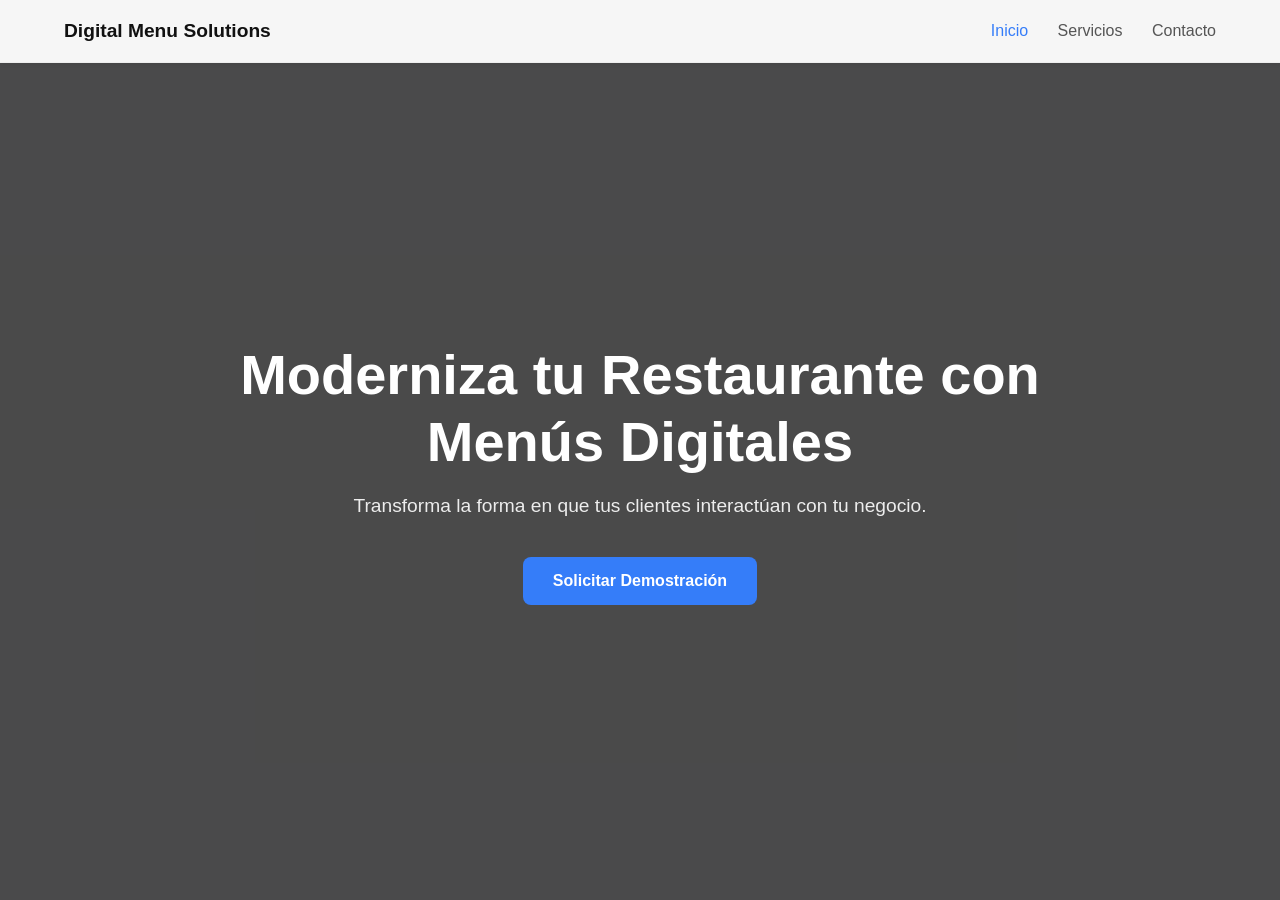
==== commit 612d915b: "Add files via upload" ====
--- a/index.html
+++ b/index.html
@@ -1,5658 +1,30 @@
-﻿<html lang="en"><head>
-		<script type="module">import { injectIntoGlobalHook } from "/@react-refresh";
-injectIntoGlobalHook(window);
-window.$RefreshReg$ = () => {};
-window.$RefreshSig$ = () => (type) => type;</script>
+﻿<!DOCTYPE html>
+<html lang="es">
+<head>
+    <meta charset="UTF-8">
+    <meta name="viewport" content="width=device-width, initial-scale=1.0">
+    <title>Digital Menu Solutions - Inicio</title>
+    <link rel="stylesheet" href="style.css">
+</head>
+<body>
+    <header class="fixed-header">
+        <nav class="navbar">
+            <span class="logo">Digital Menu Solutions</span>
+            <div class="nav-links">
+                <a href="index.html" class="active">Inicio</a>
+                <a href="servicios.html">Servicios</a>
+                <a href="contacto.html">Contacto</a>
+            </div>
+        </nav>
+    </header>
 
-		<script type="module" src="/@vite/client"></script>
-
-		<meta charset="UTF-8">
-		<link rel="icon" type="image/svg+xml" href="/vite.svg">
-		<meta name="generator" content="Hostinger Horizons">
-		<meta name="viewport" content="width=device-width, initial-scale=1.0">
-		<title>Digital Menu Solutions - Moderniza tu Restaurante con Menús Digitales</title>
-		<style>
-	#root[data-edit-mode-enabled="true"] [data-edit-id] {
-		cursor: pointer; 
-		outline: 2px dashed #357DF9; 
-		outline-offset: 2px;
-		min-height: 1em;
-	}
-	#root[data-edit-mode-enabled="true"] img[data-edit-id] {
-		outline-offset: -2px;
-	}
-	#root[data-edit-mode-enabled="true"] {
-		cursor: pointer;
-	}
-	#root[data-edit-mode-enabled="true"] [data-edit-id]:hover {
-		background-color: #357DF933;
-		outline-color: #357DF9; 
-	}
-
-	@keyframes fadeInTooltip {
-		from {
-			opacity: 0;
-			transform: translateY(5px);
-		}
-		to {
-			opacity: 1;
-			transform: translateY(0);
-		}
-	}
-
-	#inline-editor-disabled-tooltip {
-		display: none; 
-		opacity: 0; 
-		position: absolute;
-		background-color: #1D1E20;
-		color: white;
-		padding: 4px 8px;
-		border-radius: 8px;
-		z-index: 10001;
-		font-size: 14px;
-		border: 1px solid #3B3D4A;
-		max-width: 184px;
-		text-align: center;
-	}
-
-	#inline-editor-disabled-tooltip.tooltip-active {
-		display: block;
-		animation: fadeInTooltip 0.2s ease-out forwards;
-	}
-</style>
-		<script type="module">
-			const ALLOWED_PARENT_ORIGINS = [
-          "https://horizons.hostinger.com",
-          "https://horizons.hostinger.dev",
-          "https://horizons-frontend-local.hostinger.dev",
-      ];
-
-      // Check to see if the page is in an iframe
-      if (window.self !== window.top) {
-			const STORAGE_KEY = 'horizons-iframe-saved-route';
-
-			const getCurrentRoute = () => location.pathname + location.search + location.hash;
-
-			const save = () => {
-				try {
-					const currentRoute = getCurrentRoute();
-					sessionStorage.setItem(STORAGE_KEY, currentRoute);
-					window.parent.postMessage({message: 'route-changed', route: currentRoute}, '*');
-				} catch {}
-			};
-
-			const replaceHistoryState = (url) => {
-				try {
-					history.replaceState(null, '', url);
-					window.dispatchEvent(new PopStateEvent('popstate', { state: history.state }));
-					return true;
-				} catch {}
-				return false;
-			};
-
-			const restore = () => {
-				try {
-					const saved = sessionStorage.getItem(STORAGE_KEY);
-					if (!saved) return;
-
-					if (!saved.startsWith('/')) {
-						sessionStorage.removeItem(STORAGE_KEY);
-						return;
-					}
-
-					const current = getCurrentRoute();
-					if (current !== saved) {
-						if (!replaceHistoryState(saved)) {
-							replaceHistoryState('/');
-						}
-
-						requestAnimationFrame(() => setTimeout(() => {
-							try {
-							const text = (document.body?.innerText || '').trim();
-
-							// If the restored route results in too little content, assume it is invalid and navigate home
-							if (text.length < 50) {
-								replaceHistoryState('/');
-							}
-							} catch {}
-						}, 1000));
-					}
-				} catch {}
-			};
-
-			const originalPushState = history.pushState;
-			history.pushState = function(...args) {
-				originalPushState.apply(this, args);
-				save();
-			};
-
-			const originalReplaceState = history.replaceState;
-			history.replaceState = function(...args) {
-				originalReplaceState.apply(this, args);
-				save();
-			};
-
-      const getParentOrigin = () => {
-          if (
-              window.location.ancestorOrigins &&
-              window.location.ancestorOrigins.length > 0
-          ) {
-              return window.location.ancestorOrigins[0];
-          }
-
-          if (document.referrer) {
-              try {
-                  return new URL(document.referrer).origin;
-              } catch (e) {
-                  console.warn("Invalid referrer URL:", document.referrer);
-              }
-          }
-
-          return null;
-      };
-
-			window.addEventListener('popstate', save);
-			window.addEventListener('hashchange', save);
-			window.addEventListener("message", function (event) {
-				const parentOrigin = getParentOrigin();
-
-				if (event.data?.type === "redirect-home" && parentOrigin && ALLOWED_PARENT_ORIGINS.includes(parentOrigin)) {
-                const saved = sessionStorage.getItem(STORAGE_KEY);
-
-                if(saved && saved !== '/') {
-                  replaceHistoryState('/')
-                }
-        }
-			});
-
-
-			restore();
-        }
-      </script>
-		<script type="module">
-                const ALLOWED_PARENT_ORIGINS = [
-                    "https://horizons.hostinger.com",
-                    "https://horizons.hostinger.dev",
-                    "https://horizons-frontend-local.hostinger.dev",
-                ];
-                const getParentOrigin = () => {
-                    if (
-                        window.location.ancestorOrigins &&
-                        window.location.ancestorOrigins.length > 0
-                    ) {
-                        return window.location.ancestorOrigins[0];
-                    }
-
-                    if (document.referrer) {
-                        try {
-                            return new URL(document.referrer).origin;
-                        } catch (e) {
-                            console.warn("Invalid referrer URL:", document.referrer);
-                        }
-                    }
-
-                    return null;
-                };
-                    
-                    
-                    
-                window.addEventListener("message", function (event) {
-                    const parentOrigin = getParentOrigin();
-
-                    if (event.data?.type === "database_preview_auth" && parentOrigin && ALLOWED_PARENT_ORIGINS.includes(parentOrigin)) {
-                        localStorage.setItem("__pb_superuser_auth__", event.data.value);
-                    }
-                });
-            </script>
-		<script type="module">
-window.onerror = (message, source, lineno, colno, errorObj) => {
-	const errorDetails = errorObj ? JSON.stringify({
-		name: errorObj.name,
-		message: errorObj.message,
-		stack: errorObj.stack,
-		source,
-		lineno,
-		colno,
-	}) : null;
-
-	window.parent.postMessage({
-		type: 'horizons-runtime-error',
-		message,
-		error: errorDetails
-	}, '*');
-};
-</script>
-		<script type="module">
-const observer = new MutationObserver((mutations) => {
-	for (const mutation of mutations) {
-		for (const addedNode of mutation.addedNodes) {
-			if (
-				addedNode.nodeType === Node.ELEMENT_NODE &&
-				(
-					addedNode.tagName?.toLowerCase() === 'vite-error-overlay' ||
-					addedNode.classList?.contains('backdrop')
-				)
-			) {
-				handleViteOverlay(addedNode);
-			}
-		}
-	}
-});
-
-observer.observe(document.documentElement, {
-	childList: true,
-	subtree: true
-});
-
-function handleViteOverlay(node) {
-	if (!node.shadowRoot) {
-		return;
-	}
-
-	const backdrop = node.shadowRoot.querySelector('.backdrop');
-
-	if (backdrop) {
-		const overlayHtml = backdrop.outerHTML;
-		const parser = new DOMParser();
-		const doc = parser.parseFromString(overlayHtml, 'text/html');
-		const messageBodyElement = doc.querySelector('.message-body');
-		const fileElement = doc.querySelector('.file');
-		const messageText = messageBodyElement ? messageBodyElement.textContent.trim() : '';
-		const fileText = fileElement ? fileElement.textContent.trim() : '';
-		const error = messageText + (fileText ? ' File:' + fileText : '');
-
-		window.parent.postMessage({
-			type: 'horizons-vite-error',
-			error,
-		}, '*');
-	}
-}
-</script>
-		<script type="module">
-const originalConsoleError = console.error;
-const MATCH_LINE_COL_REGEX = /:(\d+):(\d+)\)?\s*$/; // regex to match the :lineNum:colNum
-const MATCH_AT_REGEX = /^\s*at\s+(?:async\s+)?(?:.*?\s+)?\(?/; // regex to remove the 'at' keyword and any 'async' or function name
-const MATCH_PATH_REGEX = /^\//; // regex to remove the leading slash
-
-function parseStackFrameLine(line) {
-	const lineColMatch = line.match(MATCH_LINE_COL_REGEX);
-	if (!lineColMatch) return null;
-	const [, lineNum, colNum] = lineColMatch;
-	const suffix = `:${lineNum}:${colNum}`;
-	const idx = line.lastIndexOf(suffix);
-	if (idx === -1) return null;
-	const before = line.substring(0, idx);
-	const path = before.replace(MATCH_AT_REGEX, '').trim();
-	
-	if (!path) return null;
-
-	try {
-		const pathname = new URL(path).pathname;
-		const filePath = pathname.replace(MATCH_PATH_REGEX, '') || pathname;
-		return `${filePath}:${lineNum}:${colNum}`;
-	} catch (e) {
-		const filePath = path.replace(MATCH_PATH_REGEX, '') || path;
-		return `${filePath}:${lineNum}:${colNum}`;
-	}
-}
-
-function getFilePathFromStack(stack, skipFrames = 0) {
-	if (!stack || typeof stack !== 'string') return null;
-	const lines = stack.split('\n').slice(1);
-
-	const frames = lines.map(line => parseStackFrameLine(line.replace(/\r$/, ''))).filter(Boolean);
-
-	return frames[skipFrames] ?? null;
-}
-
-console.error = function(...args) {
-	originalConsoleError.apply(console, args);
-
-	let errorString = '';
-	let filePath = null;
-
-	for (let i = 0; i < args.length; i++) {
-		const arg = args[i];
-		if (arg instanceof Error) {
-			filePath = getFilePathFromStack(arg.stack, 0);
-			errorString = `${arg.name}: ${arg.message}`;
-			if (filePath) {
-				errorString = `${errorString} at ${filePath}`;
-			}
-			break;
-		}
-	}
-
-	if (!errorString) {
-		errorString = args.map(arg => typeof arg === 'object' ? JSON.stringify(arg) : String(arg)).join(' ');
-		const stack = new Error().stack;
-		filePath = getFilePathFromStack(stack, 1);
-		if (filePath) {
-			errorString = `${errorString} at ${filePath}`;
-		}
-	}
-
-	window.parent.postMessage({
-		type: 'horizons-console-error',
-		error: errorString
-	}, '*');
-};
-</script>
-		<script type="module">
-const originalFetch = window.fetch;
-
-window.fetch = function(...args) {
-	const url = args[0] instanceof Request ? args[0].url : args[0];
-
-	// Skip WebSocket URLs
-	if (url.startsWith('ws:') || url.startsWith('wss:')) {
-		return originalFetch.apply(this, args);
-	}
-
-	return originalFetch.apply(this, args)
-		.then(async response => {
-			const contentType = response.headers.get('Content-Type') || '';
-
-			// Exclude HTML document responses
-			const isDocumentResponse =
-				contentType.includes('text/html') ||
-				contentType.includes('application/xhtml+xml');
-
-			if (!response.ok && !isDocumentResponse) {
-					const responseClone = response.clone();
-					const errorFromRes = await responseClone.text();
-					const requestUrl = response.url;
-					console.error(`Fetch error from ${requestUrl}: ${errorFromRes}`);
-			}
-
-			return response;
-		})
-		.catch(error => {
-			if (!url.match(/.html?$/i)) {
-				console.error(error);
-			}
-
-			throw error;
-		});
-};
-</script>
-		<script type="module">
-if (window.navigation && window.self !== window.top) {
-	window.navigation.addEventListener('navigate', (event) => {
-		const url = event.destination.url;
-
-		try {
-			const destinationUrl = new URL(url);
-			const destinationOrigin = destinationUrl.origin;
-			const currentOrigin = window.location.origin;
-
-			if (destinationOrigin === currentOrigin) {
-				return;
-			}
-		} catch (error) {
-			return;
-		}
-
-		window.parent.postMessage({
-			type: 'horizons-navigation-error',
-			url,
-		}, '*');
-	});
-}
-</script>
-	<style type="text/css" data-vite-dev-id="/home/u972082128/websites/xP8BkS1DL/public_html/apps/web/src/index.css">
-@import url('https://fonts.googleapis.com/css2?family=DM+Sans:wght@400;500;600;700&display=swap');
-
-*, ::before, ::after{
-  --tw-border-spacing-x: 0;
-  --tw-border-spacing-y: 0;
-  --tw-translate-x: 0;
-  --tw-translate-y: 0;
-  --tw-rotate: 0;
-  --tw-skew-x: 0;
-  --tw-skew-y: 0;
-  --tw-scale-x: 1;
-  --tw-scale-y: 1;
-  --tw-pan-x:  ;
-  --tw-pan-y:  ;
-  --tw-pinch-zoom:  ;
-  --tw-scroll-snap-strictness: proximity;
-  --tw-gradient-from-position:  ;
-  --tw-gradient-via-position:  ;
-  --tw-gradient-to-position:  ;
-  --tw-ordinal:  ;
-  --tw-slashed-zero:  ;
-  --tw-numeric-figure:  ;
-  --tw-numeric-spacing:  ;
-  --tw-numeric-fraction:  ;
-  --tw-ring-inset:  ;
-  --tw-ring-offset-width: 0px;
-  --tw-ring-offset-color: #fff;
-  --tw-ring-color: rgb(59 130 246 / 0.5);
-  --tw-ring-offset-shadow: 0 0 #0000;
-  --tw-ring-shadow: 0 0 #0000;
-  --tw-shadow: 0 0 #0000;
-  --tw-shadow-colored: 0 0 #0000;
-  --tw-blur:  ;
-  --tw-brightness:  ;
-  --tw-contrast:  ;
-  --tw-grayscale:  ;
-  --tw-hue-rotate:  ;
-  --tw-invert:  ;
-  --tw-saturate:  ;
-  --tw-sepia:  ;
-  --tw-drop-shadow:  ;
-  --tw-backdrop-blur:  ;
-  --tw-backdrop-brightness:  ;
-  --tw-backdrop-contrast:  ;
-  --tw-backdrop-grayscale:  ;
-  --tw-backdrop-hue-rotate:  ;
-  --tw-backdrop-invert:  ;
-  --tw-backdrop-opacity:  ;
-  --tw-backdrop-saturate:  ;
-  --tw-backdrop-sepia:  ;
-  --tw-contain-size:  ;
-  --tw-contain-layout:  ;
-  --tw-contain-paint:  ;
-  --tw-contain-style:  ;
-}
-
-::backdrop{
-  --tw-border-spacing-x: 0;
-  --tw-border-spacing-y: 0;
-  --tw-translate-x: 0;
-  --tw-translate-y: 0;
-  --tw-rotate: 0;
-  --tw-skew-x: 0;
-  --tw-skew-y: 0;
-  --tw-scale-x: 1;
-  --tw-scale-y: 1;
-  --tw-pan-x:  ;
-  --tw-pan-y:  ;
-  --tw-pinch-zoom:  ;
-  --tw-scroll-snap-strictness: proximity;
-  --tw-gradient-from-position:  ;
-  --tw-gradient-via-position:  ;
-  --tw-gradient-to-position:  ;
-  --tw-ordinal:  ;
-  --tw-slashed-zero:  ;
-  --tw-numeric-figure:  ;
-  --tw-numeric-spacing:  ;
-  --tw-numeric-fraction:  ;
-  --tw-ring-inset:  ;
-  --tw-ring-offset-width: 0px;
-  --tw-ring-offset-color: #fff;
-  --tw-ring-color: rgb(59 130 246 / 0.5);
-  --tw-ring-offset-shadow: 0 0 #0000;
-  --tw-ring-shadow: 0 0 #0000;
-  --tw-shadow: 0 0 #0000;
-  --tw-shadow-colored: 0 0 #0000;
-  --tw-blur:  ;
-  --tw-brightness:  ;
-  --tw-contrast:  ;
-  --tw-grayscale:  ;
-  --tw-hue-rotate:  ;
-  --tw-invert:  ;
-  --tw-saturate:  ;
-  --tw-sepia:  ;
-  --tw-drop-shadow:  ;
-  --tw-backdrop-blur:  ;
-  --tw-backdrop-brightness:  ;
-  --tw-backdrop-contrast:  ;
-  --tw-backdrop-grayscale:  ;
-  --tw-backdrop-hue-rotate:  ;
-  --tw-backdrop-invert:  ;
-  --tw-backdrop-opacity:  ;
-  --tw-backdrop-saturate:  ;
-  --tw-backdrop-sepia:  ;
-  --tw-contain-size:  ;
-  --tw-contain-layout:  ;
-  --tw-contain-paint:  ;
-  --tw-contain-style:  ;
-}
-
-/*
-! tailwindcss v3.4.17 | MIT License | https://tailwindcss.com
-*/
-
-/*
-1. Prevent padding and border from affecting element width. (https://github.com/mozdevs/cssremedy/issues/4)
-2. Allow adding a border to an element by just adding a border-width. (https://github.com/tailwindcss/tailwindcss/pull/116)
-*/
-
-*,
-::before,
-::after {
-  box-sizing: border-box; /* 1 */
-  border-width: 0; /* 2 */
-  border-style: solid; /* 2 */
-  border-color: #e5e7eb; /* 2 */
-}
-
-::before,
-::after {
-  --tw-content: '';
-}
-
-/*
-1. Use a consistent sensible line-height in all browsers.
-2. Prevent adjustments of font size after orientation changes in iOS.
-3. Use a more readable tab size.
-4. Use the user's configured `sans` font-family by default.
-5. Use the user's configured `sans` font-feature-settings by default.
-6. Use the user's configured `sans` font-variation-settings by default.
-7. Disable tap highlights on iOS
-*/
-
-html,
-:host {
-  line-height: 1.5; /* 1 */
-  -webkit-text-size-adjust: 100%; /* 2 */
-  -moz-tab-size: 4; /* 3 */
-  -o-tab-size: 4;
-     tab-size: 4; /* 3 */
-  font-family: ui-sans-serif, system-ui, sans-serif, "Apple Color Emoji", "Segoe UI Emoji", "Segoe UI Symbol", "Noto Color Emoji"; /* 4 */
-  font-feature-settings: normal; /* 5 */
-  font-variation-settings: normal; /* 6 */
-  -webkit-tap-highlight-color: transparent; /* 7 */
-}
-
-/*
-1. Remove the margin in all browsers.
-2. Inherit line-height from `html` so users can set them as a class directly on the `html` element.
-*/
-
-body {
-  margin: 0; /* 1 */
-  line-height: inherit; /* 2 */
-}
-
-/*
-1. Add the correct height in Firefox.
-2. Correct the inheritance of border color in Firefox. (https://bugzilla.mozilla.org/show_bug.cgi?id=190655)
-3. Ensure horizontal rules are visible by default.
-*/
-
-hr {
-  height: 0; /* 1 */
-  color: inherit; /* 2 */
-  border-top-width: 1px; /* 3 */
-}
-
-/*
-Add the correct text decoration in Chrome, Edge, and Safari.
-*/
-
-abbr:where([title]) {
-  -webkit-text-decoration: underline dotted;
-          text-decoration: underline dotted;
-}
-
-/*
-Remove the default font size and weight for headings.
-*/
-
-h1,
-h2,
-h3,
-h4,
-h5,
-h6 {
-  font-size: inherit;
-  font-weight: inherit;
-}
-
-/*
-Reset links to optimize for opt-in styling instead of opt-out.
-*/
-
-a {
-  color: inherit;
-  text-decoration: inherit;
-}
-
-/*
-Add the correct font weight in Edge and Safari.
-*/
-
-b,
-strong {
-  font-weight: bolder;
-}
-
-/*
-1. Use the user's configured `mono` font-family by default.
-2. Use the user's configured `mono` font-feature-settings by default.
-3. Use the user's configured `mono` font-variation-settings by default.
-4. Correct the odd `em` font sizing in all browsers.
-*/
-
-code,
-kbd,
-samp,
-pre {
-  font-family: ui-monospace, SFMono-Regular, Menlo, Monaco, Consolas, "Liberation Mono", "Courier New", monospace; /* 1 */
-  font-feature-settings: normal; /* 2 */
-  font-variation-settings: normal; /* 3 */
-  font-size: 1em; /* 4 */
-}
-
-/*
-Add the correct font size in all browsers.
-*/
-
-small {
-  font-size: 80%;
-}
-
-/*
-Prevent `sub` and `sup` elements from affecting the line height in all browsers.
-*/
-
-sub,
-sup {
-  font-size: 75%;
-  line-height: 0;
-  position: relative;
-  vertical-align: baseline;
-}
-
-sub {
-  bottom: -0.25em;
-}
-
-sup {
-  top: -0.5em;
-}
-
-/*
-1. Remove text indentation from table contents in Chrome and Safari. (https://bugs.chromium.org/p/chromium/issues/detail?id=999088, https://bugs.webkit.org/show_bug.cgi?id=201297)
-2. Correct table border color inheritance in all Chrome and Safari. (https://bugs.chromium.org/p/chromium/issues/detail?id=935729, https://bugs.webkit.org/show_bug.cgi?id=195016)
-3. Remove gaps between table borders by default.
-*/
-
-table {
-  text-indent: 0; /* 1 */
-  border-color: inherit; /* 2 */
-  border-collapse: collapse; /* 3 */
-}
-
-/*
-1. Change the font styles in all browsers.
-2. Remove the margin in Firefox and Safari.
-3. Remove default padding in all browsers.
-*/
-
-button,
-input,
-optgroup,
-select,
-textarea {
-  font-family: inherit; /* 1 */
-  font-feature-settings: inherit; /* 1 */
-  font-variation-settings: inherit; /* 1 */
-  font-size: 100%; /* 1 */
-  font-weight: inherit; /* 1 */
-  line-height: inherit; /* 1 */
-  letter-spacing: inherit; /* 1 */
-  color: inherit; /* 1 */
-  margin: 0; /* 2 */
-  padding: 0; /* 3 */
-}
-
-/*
-Remove the inheritance of text transform in Edge and Firefox.
-*/
-
-button,
-select {
-  text-transform: none;
-}
-
-/*
-1. Correct the inability to style clickable types in iOS and Safari.
-2. Remove default button styles.
-*/
-
-button,
-input:where([type='button']),
-input:where([type='reset']),
-input:where([type='submit']) {
-  -webkit-appearance: button; /* 1 */
-  background-color: transparent; /* 2 */
-  background-image: none; /* 2 */
-}
-
-/*
-Use the modern Firefox focus style for all focusable elements.
-*/
-
-:-moz-focusring {
-  outline: auto;
-}
-
-/*
-Remove the additional `:invalid` styles in Firefox. (https://github.com/mozilla/gecko-dev/blob/2f9eacd9d3d995c937b4251a5557d95d494c9be1/layout/style/res/forms.css#L728-L737)
-*/
-
-:-moz-ui-invalid {
-  box-shadow: none;
-}
-
-/*
-Add the correct vertical alignment in Chrome and Firefox.
-*/
-
-progress {
-  vertical-align: baseline;
-}
-
-/*
-Correct the cursor style of increment and decrement buttons in Safari.
-*/
-
-::-webkit-inner-spin-button,
-::-webkit-outer-spin-button {
-  height: auto;
-}
-
-/*
-1. Correct the odd appearance in Chrome and Safari.
-2. Correct the outline style in Safari.
-*/
-
-[type='search'] {
-  -webkit-appearance: textfield; /* 1 */
-  outline-offset: -2px; /* 2 */
-}
-
-/*
-Remove the inner padding in Chrome and Safari on macOS.
-*/
-
-::-webkit-search-decoration {
-  -webkit-appearance: none;
-}
-
-/*
-1. Correct the inability to style clickable types in iOS and Safari.
-2. Change font properties to `inherit` in Safari.
-*/
-
-::-webkit-file-upload-button {
-  -webkit-appearance: button; /* 1 */
-  font: inherit; /* 2 */
-}
-
-/*
-Add the correct display in Chrome and Safari.
-*/
-
-summary {
-  display: list-item;
-}
-
-/*
-Removes the default spacing and border for appropriate elements.
-*/
-
-blockquote,
-dl,
-dd,
-h1,
-h2,
-h3,
-h4,
-h5,
-h6,
-hr,
-figure,
-p,
-pre {
-  margin: 0;
-}
-
-fieldset {
-  margin: 0;
-  padding: 0;
-}
-
-legend {
-  padding: 0;
-}
-
-ol,
-ul,
-menu {
-  list-style: none;
-  margin: 0;
-  padding: 0;
-}
-
-/*
-Reset default styling for dialogs.
-*/
-
-dialog {
-  padding: 0;
-}
-
-/*
-Prevent resizing textareas horizontally by default.
-*/
-
-textarea {
-  resize: vertical;
-}
-
-/*
-1. Reset the default placeholder opacity in Firefox. (https://github.com/tailwindlabs/tailwindcss/issues/3300)
-2. Set the default placeholder color to the user's configured gray 400 color.
-*/
-
-input::-moz-placeholder, textarea::-moz-placeholder {
-  opacity: 1; /* 1 */
-  color: #9ca3af; /* 2 */
-}
-
-input::placeholder,
-textarea::placeholder {
-  opacity: 1; /* 1 */
-  color: #9ca3af; /* 2 */
-}
-
-/*
-Set the default cursor for buttons.
-*/
-
-button,
-[role="button"] {
-  cursor: pointer;
-}
-
-/*
-Make sure disabled buttons don't get the pointer cursor.
-*/
-
-:disabled {
-  cursor: default;
-}
-
-/*
-1. Make replaced elements `display: block` by default. (https://github.com/mozdevs/cssremedy/issues/14)
-2. Add `vertical-align: middle` to align replaced elements more sensibly by default. (https://github.com/jensimmons/cssremedy/issues/14#issuecomment-634934210)
-   This can trigger a poorly considered lint error in some tools but is included by design.
-*/
-
-img,
-svg,
-video,
-canvas,
-audio,
-iframe,
-embed,
-object {
-  display: block; /* 1 */
-  vertical-align: middle; /* 2 */
-}
-
-/*
-Constrain images and videos to the parent width and preserve their intrinsic aspect ratio. (https://github.com/mozdevs/cssremedy/issues/14)
-*/
-
-img,
-video {
-  max-width: 100%;
-  height: auto;
-}
-
-/* Make elements with the HTML hidden attribute stay hidden by default */
-
-[hidden]:where(:not([hidden="until-found"])) {
-  display: none;
-}
-
-:root {
-    --background: 0 0% 100%;
-    --foreground: 220 13% 20%;
-    --border: 220 13% 91%;
-    --input: 220 13% 96%;
-    --ring: 220 90% 56%;
-    
-    --primary: 220 90% 56%;
-    --primary-foreground: 0 0% 100%;
-    
-    --secondary: 120 73% 75%;
-    --secondary-foreground: 220 13% 20%;
-    
-    --destructive: 0 84% 60%;
-    --destructive-foreground: 0 0% 100%;
-    
-    --muted: 220 13% 91%;
-    --muted-foreground: 220 13% 45%;
-    
-    --accent: 120 73% 75%;
-    --accent-foreground: 220 13% 20%;
-    
-    --card: 0 0% 100%;
-    --card-foreground: 220 13% 20%;
-    
-    --popover: 0 0% 100%;
-    --popover-foreground: 220 13% 20%;
-    
-    --radius: 0.5rem;
-    
-    --sidebar-background: 0 0% 98%;
-    --sidebar-foreground: 240 5.3% 26.1%;
-    --sidebar-primary: 240 5.9% 10%;
-    --sidebar-primary-foreground: 0 0% 98%;
-    --sidebar-accent: 240 4.8% 95.9%;
-    --sidebar-accent-foreground: 240 5.9% 10%;
-    --sidebar-border: 220 13% 91%;
-    --sidebar-ring: 217.2 91.2% 59.8%;
-  }
-
-.dark {
-    --background: 220 13% 10%;
-    --foreground: 220 13% 95%;
-    --border: 220 13% 20%;
-    --input: 220 13% 15%;
-    --ring: 220 90% 56%;
-    
-    --primary: 220 90% 56%;
-    --primary-foreground: 0 0% 100%;
-    
-    --secondary: 120 73% 75%;
-    --secondary-foreground: 220 13% 10%;
-    
-    --destructive: 0 84% 60%;
-    --destructive-foreground: 0 0% 100%;
-    
-    --muted: 220 13% 20%;
-    --muted-foreground: 220 13% 65%;
-    
-    --accent: 120 73% 75%;
-    --accent-foreground: 220 13% 10%;
-    
-    --card: 220 13% 12%;
-    --card-foreground: 220 13% 95%;
-    
-    --popover: 220 13% 12%;
-    --popover-foreground: 220 13% 95%;
-    
-    --sidebar-background: 240 5.9% 10%;
-    --sidebar-foreground: 240 4.8% 95.9%;
-    --sidebar-primary: 224.3 76.3% 48%;
-    --sidebar-primary-foreground: 0 0% 100%;
-    --sidebar-accent: 240 3.7% 15.9%;
-    --sidebar-accent-foreground: 240 4.8% 95.9%;
-    --sidebar-border: 240 3.7% 15.9%;
-    --sidebar-ring: 217.2 91.2% 59.8%;
-  }
-
-*{
-  border-color: hsl(var(--border));
-}
-
-html {
-    scroll-behavior: smooth;
-  }
-
-body{
-  background-color: hsl(var(--background));
-  color: hsl(var(--foreground));
-    font-family: -apple-system, BlinkMacSystemFont, 'Segoe UI', 'Roboto', 'Helvetica', 'Arial', sans-serif;
-    overflow-x: clip;
-}
-
-.sr-only{
-  position: absolute;
-  width: 1px;
-  height: 1px;
-  padding: 0;
-  margin: -1px;
-  overflow: hidden;
-  clip: rect(0, 0, 0, 0);
-  white-space: nowrap;
-  border-width: 0;
-}
-
-.pointer-events-none{
-  pointer-events: none;
-}
-
-.pointer-events-auto{
-  pointer-events: auto;
-}
-
-.visible{
-  visibility: visible;
-}
-
-.invisible{
-  visibility: hidden;
-}
-
-.fixed{
-  position: fixed;
-}
-
-.absolute{
-  position: absolute;
-}
-
-.relative{
-  position: relative;
-}
-
-.inset-0{
-  inset: 0px;
-}
-
-.inset-x-0{
-  left: 0px;
-  right: 0px;
-}
-
-.inset-y-0{
-  top: 0px;
-  bottom: 0px;
-}
-
-.-bottom-12{
-  bottom: -3rem;
-}
-
-.-left-12{
-  left: -3rem;
-}
-
-.-right-12{
-  right: -3rem;
-}
-
-.-top-12{
-  top: -3rem;
-}
-
-.bottom-0{
-  bottom: 0px;
-}
-
-.left-0{
-  left: 0px;
-}
-
-.left-1\/2{
-  left: 50%;
-}
-
-.left-2{
-  left: 0.5rem;
-}
-
-.left-\[50\%\]{
-  left: 50%;
-}
-
-.right-0{
-  right: 0px;
-}
-
-.right-1{
-  right: 0.25rem;
-}
-
-.right-2{
-  right: 0.5rem;
-}
-
-.right-3{
-  right: 0.75rem;
-}
-
-.right-4{
-  right: 1rem;
-}
-
-.top-0{
-  top: 0px;
-}
-
-.top-1{
-  top: 0.25rem;
-}
-
-.top-1\.5{
-  top: 0.375rem;
-}
-
-.top-1\/2{
-  top: 50%;
-}
-
-.top-3\.5{
-  top: 0.875rem;
-}
-
-.top-4{
-  top: 1rem;
-}
-
-.top-\[1px\]{
-  top: 1px;
-}
-
-.top-\[50\%\]{
-  top: 50%;
-}
-
-.top-\[60\%\]{
-  top: 60%;
-}
-
-.top-full{
-  top: 100%;
-}
-
-.z-10{
-  z-index: 10;
-}
-
-.z-20{
-  z-index: 20;
-}
-
-.z-50{
-  z-index: 50;
-}
-
-.z-\[100\]{
-  z-index: 100;
-}
-
-.z-\[1\]{
-  z-index: 1;
-}
-
-.order-first{
-  order: -9999;
-}
-
-.order-last{
-  order: 9999;
-}
-
-.\!m-0{
-  margin: 0px !important;
-}
-
-.-mx-1{
-  margin-left: -0.25rem;
-  margin-right: -0.25rem;
-}
-
-.-my-2{
-  margin-top: -0.5rem;
-  margin-bottom: -0.5rem;
-}
-
-.mx-2{
-  margin-left: 0.5rem;
-  margin-right: 0.5rem;
-}
-
-.mx-3\.5{
-  margin-left: 0.875rem;
-  margin-right: 0.875rem;
-}
-
-.mx-auto{
-  margin-left: auto;
-  margin-right: auto;
-}
-
-.my-0{
-  margin-top: 0px;
-  margin-bottom: 0px;
-}
-
-.my-0\.5{
-  margin-top: 0.125rem;
-  margin-bottom: 0.125rem;
-}
-
-.my-1{
-  margin-top: 0.25rem;
-  margin-bottom: 0.25rem;
-}
-
-.-ml-4{
-  margin-left: -1rem;
-}
-
-.-mt-4{
-  margin-top: -1rem;
-}
-
-.mb-1{
-  margin-bottom: 0.25rem;
-}
-
-.mb-10{
-  margin-bottom: 2.5rem;
-}
-
-.mb-12{
-  margin-bottom: 3rem;
-}
-
-.mb-16{
-  margin-bottom: 4rem;
-}
-
-.mb-2{
-  margin-bottom: 0.5rem;
-}
-
-.mb-3{
-  margin-bottom: 0.75rem;
-}
-
-.mb-4{
-  margin-bottom: 1rem;
-}
-
-.mb-6{
-  margin-bottom: 1.5rem;
-}
-
-.ml-1{
-  margin-left: 0.25rem;
-}
-
-.ml-4{
-  margin-left: 1rem;
-}
-
-.ml-auto{
-  margin-left: auto;
-}
-
-.mr-2{
-  margin-right: 0.5rem;
-}
-
-.mt-1\.5{
-  margin-top: 0.375rem;
-}
-
-.mt-2{
-  margin-top: 0.5rem;
-}
-
-.mt-24{
-  margin-top: 6rem;
-}
-
-.mt-4{
-  margin-top: 1rem;
-}
-
-.mt-auto{
-  margin-top: auto;
-}
-
-.line-clamp-2{
-  overflow: hidden;
-  display: -webkit-box;
-  -webkit-box-orient: vertical;
-  -webkit-line-clamp: 2;
-}
-
-.block{
-  display: block;
-}
-
-.flex{
-  display: flex;
-}
-
-.inline-flex{
-  display: inline-flex;
-}
-
-.table{
-  display: table;
-}
-
-.grid{
-  display: grid;
-}
-
-.hidden{
-  display: none;
-}
-
-.aspect-square{
-  aspect-ratio: 1 / 1;
-}
-
-.aspect-video{
-  aspect-ratio: 16 / 9;
-}
-
-.size-10{
-  width: 2.5rem;
-  height: 2.5rem;
-}
-
-.size-3{
-  width: 0.75rem;
-  height: 0.75rem;
-}
-
-.size-3\.5{
-  width: 0.875rem;
-  height: 0.875rem;
-}
-
-.size-4{
-  width: 1rem;
-  height: 1rem;
-}
-
-.size-6{
-  width: 1.5rem;
-  height: 1.5rem;
-}
-
-.size-8{
-  width: 2rem;
-  height: 2rem;
-}
-
-.size-\[--cell-size\]{
-  width: var(--cell-size);
-  height: var(--cell-size);
-}
-
-.h-1\.5{
-  height: 0.375rem;
-}
-
-.h-10{
-  height: 2.5rem;
-}
-
-.h-12{
-  height: 3rem;
-}
-
-.h-16{
-  height: 4rem;
-}
-
-.h-2{
-  height: 0.5rem;
-}
-
-.h-2\.5{
-  height: 0.625rem;
-}
-
-.h-3{
-  height: 0.75rem;
-}
-
-.h-3\.5{
-  height: 0.875rem;
-}
-
-.h-4{
-  height: 1rem;
-}
-
-.h-5{
-  height: 1.25rem;
-}
-
-.h-6{
-  height: 1.5rem;
-}
-
-.h-7{
-  height: 1.75rem;
-}
-
-.h-8{
-  height: 2rem;
-}
-
-.h-9{
-  height: 2.25rem;
-}
-
-.h-\[--cell-size\]{
-  height: var(--cell-size);
-}
-
-.h-\[1px\]{
-  height: 1px;
-}
-
-.h-\[var\(--radix-navigation-menu-viewport-height\)\]{
-  height: var(--radix-navigation-menu-viewport-height);
-}
-
-.h-\[var\(--radix-select-trigger-height\)\]{
-  height: var(--radix-select-trigger-height);
-}
-
-.h-auto{
-  height: auto;
-}
-
-.h-full{
-  height: 100%;
-}
-
-.h-px{
-  height: 1px;
-}
-
-.h-svh{
-  height: 100svh;
-}
-
-.max-h-\[--radix-context-menu-content-available-height\]{
-  max-height: var(--radix-context-menu-content-available-height);
-}
-
-.max-h-\[--radix-select-content-available-height\]{
-  max-height: var(--radix-select-content-available-height);
-}
-
-.max-h-\[300px\]{
-  max-height: 300px;
-}
-
-.max-h-\[var\(--radix-dropdown-menu-content-available-height\)\]{
-  max-height: var(--radix-dropdown-menu-content-available-height);
-}
-
-.max-h-screen{
-  max-height: 100vh;
-}
-
-.min-h-0{
-  min-height: 0px;
-}
-
-.min-h-\[100dvh\]{
-  min-height: 100dvh;
-}
-
-.min-h-\[60px\]{
-  min-height: 60px;
-}
-
-.min-h-svh{
-  min-height: 100svh;
-}
-
-.w-0{
-  width: 0px;
-}
-
-.w-1{
-  width: 0.25rem;
-}
-
-.w-10{
-  width: 2.5rem;
-}
-
-.w-2{
-  width: 0.5rem;
-}
-
-.w-2\.5{
-  width: 0.625rem;
-}
-
-.w-3{
-  width: 0.75rem;
-}
-
-.w-3\.5{
-  width: 0.875rem;
-}
-
-.w-3\/4{
-  width: 75%;
-}
-
-.w-4{
-  width: 1rem;
-}
-
-.w-5{
-  width: 1.25rem;
-}
-
-.w-6{
-  width: 1.5rem;
-}
-
-.w-64{
-  width: 16rem;
-}
-
-.w-7{
-  width: 1.75rem;
-}
-
-.w-72{
-  width: 18rem;
-}
-
-.w-8{
-  width: 2rem;
-}
-
-.w-9{
-  width: 2.25rem;
-}
-
-.w-\[--cell-size\]{
-  width: var(--cell-size);
-}
-
-.w-\[--sidebar-width\]{
-  width: var(--sidebar-width);
-}
-
-.w-\[100px\]{
-  width: 100px;
-}
-
-.w-\[1px\]{
-  width: 1px;
-}
-
-.w-auto{
-  width: auto;
-}
-
-.w-fit{
-  width: -moz-fit-content;
-  width: fit-content;
-}
-
-.w-full{
-  width: 100%;
-}
-
-.w-max{
-  width: -moz-max-content;
-  width: max-content;
-}
-
-.w-px{
-  width: 1px;
-}
-
-.min-w-0{
-  min-width: 0px;
-}
-
-.min-w-10{
-  min-width: 2.5rem;
-}
-
-.min-w-5{
-  min-width: 1.25rem;
-}
-
-.min-w-8{
-  min-width: 2rem;
-}
-
-.min-w-9{
-  min-width: 2.25rem;
-}
-
-.min-w-\[--cell-size\]{
-  min-width: var(--cell-size);
-}
-
-.min-w-\[12rem\]{
-  min-width: 12rem;
-}
-
-.min-w-\[8rem\]{
-  min-width: 8rem;
-}
-
-.min-w-\[var\(--radix-select-trigger-width\)\]{
-  min-width: var(--radix-select-trigger-width);
-}
-
-.max-w-2xl{
-  max-width: 42rem;
-}
-
-.max-w-3xl{
-  max-width: 48rem;
-}
-
-.max-w-7xl{
-  max-width: 80rem;
-}
-
-.max-w-\[--skeleton-width\]{
-  max-width: var(--skeleton-width);
-}
-
-.max-w-lg{
-  max-width: 32rem;
-}
-
-.max-w-max{
-  max-width: -moz-max-content;
-  max-width: max-content;
-}
-
-.max-w-sm{
-  max-width: 24rem;
-}
-
-.flex-1{
-  flex: 1 1 0%;
-}
-
-.shrink-0{
-  flex-shrink: 0;
-}
-
-.grow{
-  flex-grow: 1;
-}
-
-.grow-0{
-  flex-grow: 0;
-}
-
-.basis-full{
-  flex-basis: 100%;
-}
-
-.caption-bottom{
-  caption-side: bottom;
-}
-
-.border-collapse{
-  border-collapse: collapse;
-}
-
-.origin-\[--radix-context-menu-content-transform-origin\]{
-  transform-origin: var(--radix-context-menu-content-transform-origin);
-}
-
-.origin-\[--radix-dropdown-menu-content-transform-origin\]{
-  transform-origin: var(--radix-dropdown-menu-content-transform-origin);
-}
-
-.origin-\[--radix-hover-card-content-transform-origin\]{
-  transform-origin: var(--radix-hover-card-content-transform-origin);
-}
-
-.origin-\[--radix-menubar-content-transform-origin\]{
-  transform-origin: var(--radix-menubar-content-transform-origin);
-}
-
-.origin-\[--radix-popover-content-transform-origin\]{
-  transform-origin: var(--radix-popover-content-transform-origin);
-}
-
-.origin-\[--radix-select-content-transform-origin\]{
-  transform-origin: var(--radix-select-content-transform-origin);
-}
-
-.origin-\[--radix-tooltip-content-transform-origin\]{
-  transform-origin: var(--radix-tooltip-content-transform-origin);
-}
-
-.-translate-x-1\/2{
-  --tw-translate-x: -50%;
-  transform: translate(var(--tw-translate-x), var(--tw-translate-y)) rotate(var(--tw-rotate)) skewX(var(--tw-skew-x)) skewY(var(--tw-skew-y)) scaleX(var(--tw-scale-x)) scaleY(var(--tw-scale-y));
-}
-
-.-translate-x-px{
-  --tw-translate-x: -1px;
-  transform: translate(var(--tw-translate-x), var(--tw-translate-y)) rotate(var(--tw-rotate)) skewX(var(--tw-skew-x)) skewY(var(--tw-skew-y)) scaleX(var(--tw-scale-x)) scaleY(var(--tw-scale-y));
-}
-
-.-translate-y-1\/2{
-  --tw-translate-y: -50%;
-  transform: translate(var(--tw-translate-x), var(--tw-translate-y)) rotate(var(--tw-rotate)) skewX(var(--tw-skew-x)) skewY(var(--tw-skew-y)) scaleX(var(--tw-scale-x)) scaleY(var(--tw-scale-y));
-}
-
-.translate-x-\[-50\%\]{
-  --tw-translate-x: -50%;
-  transform: translate(var(--tw-translate-x), var(--tw-translate-y)) rotate(var(--tw-rotate)) skewX(var(--tw-skew-x)) skewY(var(--tw-skew-y)) scaleX(var(--tw-scale-x)) scaleY(var(--tw-scale-y));
-}
-
-.translate-x-px{
-  --tw-translate-x: 1px;
-  transform: translate(var(--tw-translate-x), var(--tw-translate-y)) rotate(var(--tw-rotate)) skewX(var(--tw-skew-x)) skewY(var(--tw-skew-y)) scaleX(var(--tw-scale-x)) scaleY(var(--tw-scale-y));
-}
-
-.translate-y-\[-50\%\]{
-  --tw-translate-y: -50%;
-  transform: translate(var(--tw-translate-x), var(--tw-translate-y)) rotate(var(--tw-rotate)) skewX(var(--tw-skew-x)) skewY(var(--tw-skew-y)) scaleX(var(--tw-scale-x)) scaleY(var(--tw-scale-y));
-}
-
-.rotate-45{
-  --tw-rotate: 45deg;
-  transform: translate(var(--tw-translate-x), var(--tw-translate-y)) rotate(var(--tw-rotate)) skewX(var(--tw-skew-x)) skewY(var(--tw-skew-y)) scaleX(var(--tw-scale-x)) scaleY(var(--tw-scale-y));
-}
-
-.rotate-90{
-  --tw-rotate: 90deg;
-  transform: translate(var(--tw-translate-x), var(--tw-translate-y)) rotate(var(--tw-rotate)) skewX(var(--tw-skew-x)) skewY(var(--tw-skew-y)) scaleX(var(--tw-scale-x)) scaleY(var(--tw-scale-y));
-}
-
-.transform{
-  transform: translate(var(--tw-translate-x), var(--tw-translate-y)) rotate(var(--tw-rotate)) skewX(var(--tw-skew-x)) skewY(var(--tw-skew-y)) scaleX(var(--tw-scale-x)) scaleY(var(--tw-scale-y));
-}
-
-@keyframes pulse{
-
-  50%{
-    opacity: .5;
-  }
-}
-
-.animate-pulse{
-  animation: pulse 2s cubic-bezier(0.4, 0, 0.6, 1) infinite;
-}
-
-@keyframes spin{
-
-  to{
-    transform: rotate(360deg);
-  }
-}
-
-.animate-spin{
-  animation: spin 1s linear infinite;
-}
-
-.cursor-default{
-  cursor: default;
-}
-
-.cursor-pointer{
-  cursor: pointer;
-}
-
-.cursor-text{
-  cursor: text;
-}
-
-.touch-none{
-  touch-action: none;
-}
-
-.select-none{
-  -webkit-user-select: none;
-     -moz-user-select: none;
-          user-select: none;
-}
-
-.resize-none{
-  resize: none;
-}
-
-.list-disc{
-  list-style-type: disc;
-}
-
-.list-none{
-  list-style-type: none;
-}
-
-.grid-cols-1{
-  grid-template-columns: repeat(1, minmax(0, 1fr));
-}
-
-.flex-row{
-  flex-direction: row;
-}
-
-.flex-col{
-  flex-direction: column;
-}
-
-.flex-col-reverse{
-  flex-direction: column-reverse;
-}
-
-.flex-wrap{
-  flex-wrap: wrap;
-}
-
-.place-content-center{
-  place-content: center;
-}
-
-.items-start{
-  align-items: flex-start;
-}
-
-.items-end{
-  align-items: flex-end;
-}
-
-.items-center{
-  align-items: center;
-}
-
-.items-stretch{
-  align-items: stretch;
-}
-
-.justify-start{
-  justify-content: flex-start;
-}
-
-.justify-center{
-  justify-content: center;
-}
-
-.justify-between{
-  justify-content: space-between;
-}
-
-.gap-1{
-  gap: 0.25rem;
-}
-
-.gap-1\.5{
-  gap: 0.375rem;
-}
-
-.gap-12{
-  gap: 3rem;
-}
-
-.gap-2{
-  gap: 0.5rem;
-}
-
-.gap-2\.5{
-  gap: 0.625rem;
-}
-
-.gap-3{
-  gap: 0.75rem;
-}
-
-.gap-4{
-  gap: 1rem;
-}
-
-.gap-6{
-  gap: 1.5rem;
-}
-
-.gap-7{
-  gap: 1.75rem;
-}
-
-.gap-8{
-  gap: 2rem;
-}
-
-.space-x-1 > :not([hidden]) ~ :not([hidden]){
-  --tw-space-x-reverse: 0;
-  margin-right: calc(0.25rem * var(--tw-space-x-reverse));
-  margin-left: calc(0.25rem * calc(1 - var(--tw-space-x-reverse)));
-}
-
-.space-x-2 > :not([hidden]) ~ :not([hidden]){
-  --tw-space-x-reverse: 0;
-  margin-right: calc(0.5rem * var(--tw-space-x-reverse));
-  margin-left: calc(0.5rem * calc(1 - var(--tw-space-x-reverse)));
-}
-
-.space-y-1\.5 > :not([hidden]) ~ :not([hidden]){
-  --tw-space-y-reverse: 0;
-  margin-top: calc(0.375rem * calc(1 - var(--tw-space-y-reverse)));
-  margin-bottom: calc(0.375rem * var(--tw-space-y-reverse));
-}
-
-.space-y-2 > :not([hidden]) ~ :not([hidden]){
-  --tw-space-y-reverse: 0;
-  margin-top: calc(0.5rem * calc(1 - var(--tw-space-y-reverse)));
-  margin-bottom: calc(0.5rem * var(--tw-space-y-reverse));
-}
-
-.space-y-4 > :not([hidden]) ~ :not([hidden]){
-  --tw-space-y-reverse: 0;
-  margin-top: calc(1rem * calc(1 - var(--tw-space-y-reverse)));
-  margin-bottom: calc(1rem * var(--tw-space-y-reverse));
-}
-
-.space-y-6 > :not([hidden]) ~ :not([hidden]){
-  --tw-space-y-reverse: 0;
-  margin-top: calc(1.5rem * calc(1 - var(--tw-space-y-reverse)));
-  margin-bottom: calc(1.5rem * var(--tw-space-y-reverse));
-}
-
-.space-y-8 > :not([hidden]) ~ :not([hidden]){
-  --tw-space-y-reverse: 0;
-  margin-top: calc(2rem * calc(1 - var(--tw-space-y-reverse)));
-  margin-bottom: calc(2rem * var(--tw-space-y-reverse));
-}
-
-.self-stretch{
-  align-self: stretch;
-}
-
-.overflow-auto{
-  overflow: auto;
-}
-
-.overflow-hidden{
-  overflow: hidden;
-}
-
-.overflow-y-auto{
-  overflow-y: auto;
-}
-
-.overflow-x-hidden{
-  overflow-x: hidden;
-}
-
-.whitespace-nowrap{
-  white-space: nowrap;
-}
-
-.text-balance{
-  text-wrap: balance;
-}
-
-.break-words{
-  overflow-wrap: break-word;
-}
-
-.rounded-2xl{
-  border-radius: 1rem;
-}
-
-.rounded-\[2px\]{
-  border-radius: 2px;
-}
-
-.rounded-\[calc\(var\(--radius\)-5px\)\]{
-  border-radius: calc(var(--radius) - 5px);
-}
-
-.rounded-\[inherit\]{
-  border-radius: inherit;
-}
-
-.rounded-full{
-  border-radius: 9999px;
-}
-
-.rounded-lg{
-  border-radius: var(--radius);
-}
-
-.rounded-md{
-  border-radius: calc(var(--radius) - 2px);
-}
-
-.rounded-none{
-  border-radius: 0px;
-}
-
-.rounded-sm{
-  border-radius: calc(var(--radius) - 4px);
-}
-
-.rounded-xl{
-  border-radius: 0.75rem;
-}
-
-.rounded-l-md{
-  border-top-left-radius: calc(var(--radius) - 2px);
-  border-bottom-left-radius: calc(var(--radius) - 2px);
-}
-
-.rounded-r-md{
-  border-top-right-radius: calc(var(--radius) - 2px);
-  border-bottom-right-radius: calc(var(--radius) - 2px);
-}
-
-.rounded-t-\[10px\]{
-  border-top-left-radius: 10px;
-  border-top-right-radius: 10px;
-}
-
-.rounded-tl-sm{
-  border-top-left-radius: calc(var(--radius) - 4px);
-}
-
-.border{
-  border-width: 1px;
-}
-
-.border-0{
-  border-width: 0px;
-}
-
-.border-2{
-  border-width: 2px;
-}
-
-.border-\[1\.5px\]{
-  border-width: 1.5px;
-}
-
-.border-y{
-  border-top-width: 1px;
-  border-bottom-width: 1px;
-}
-
-.border-b{
-  border-bottom-width: 1px;
-}
-
-.border-l{
-  border-left-width: 1px;
-}
-
-.border-r{
-  border-right-width: 1px;
-}
-
-.border-t{
-  border-top-width: 1px;
-}
-
-.border-dashed{
-  border-style: dashed;
-}
-
-.border-\[--color-border\]{
-  border-color: var(--color-border);
-}
-
-.border-border{
-  border-color: hsl(var(--border));
-}
-
-.border-border\/50{
-  border-color: hsl(var(--border) / 0.5);
-}
-
-.border-destructive{
-  border-color: hsl(var(--destructive));
-}
-
-.border-destructive\/50{
-  border-color: hsl(var(--destructive) / 0.5);
-}
-
-.border-input{
-  border-color: hsl(var(--input));
-}
-
-.border-primary{
-  border-color: hsl(var(--primary));
-}
-
-.border-primary\/20{
-  border-color: hsl(var(--primary) / 0.2);
-}
-
-.border-primary\/50{
-  border-color: hsl(var(--primary) / 0.5);
-}
-
-.border-secondary{
-  border-color: hsl(var(--secondary));
-}
-
-.border-sidebar-border{
-  border-color: hsl(var(--sidebar-border));
-}
-
-.border-transparent{
-  border-color: transparent;
-}
-
-.border-white\/10{
-  border-color: rgb(255 255 255 / 0.1);
-}
-
-.border-l-transparent{
-  border-left-color: transparent;
-}
-
-.border-t-transparent{
-  border-top-color: transparent;
-}
-
-.bg-\[\#0a0a0a\]{
-  --tw-bg-opacity: 1;
-  background-color: rgb(10 10 10 / var(--tw-bg-opacity, 1));
-}
-
-.bg-\[\#F8F9FA\]{
-  --tw-bg-opacity: 1;
-  background-color: rgb(248 249 250 / var(--tw-bg-opacity, 1));
-}
-
-.bg-\[--color-bg\]{
-  background-color: var(--color-bg);
-}
-
-.bg-accent{
-  background-color: hsl(var(--accent));
-}
-
-.bg-background{
-  background-color: hsl(var(--background));
-}
-
-.bg-black\/80{
-  background-color: rgb(0 0 0 / 0.8);
-}
-
-.bg-border{
-  background-color: hsl(var(--border));
-}
-
-.bg-card{
-  background-color: hsl(var(--card));
-}
-
-.bg-destructive{
-  background-color: hsl(var(--destructive));
-}
-
-.bg-foreground{
-  background-color: hsl(var(--foreground));
-}
-
-.bg-input{
-  background-color: hsl(var(--input));
-}
-
-.bg-muted{
-  background-color: hsl(var(--muted));
-}
-
-.bg-muted\/50{
-  background-color: hsl(var(--muted) / 0.5);
-}
-
-.bg-popover{
-  background-color: hsl(var(--popover));
-}
-
-.bg-primary{
-  background-color: hsl(var(--primary));
-}
-
-.bg-primary\/10{
-  background-color: hsl(var(--primary) / 0.1);
-}
-
-.bg-primary\/20{
-  background-color: hsl(var(--primary) / 0.2);
-}
-
-.bg-primary\/5{
-  background-color: hsl(var(--primary) / 0.05);
-}
-
-.bg-secondary{
-  background-color: hsl(var(--secondary));
-}
-
-.bg-secondary\/20{
-  background-color: hsl(var(--secondary) / 0.2);
-}
-
-.bg-sidebar{
-  background-color: hsl(var(--sidebar-background));
-}
-
-.bg-sidebar-border{
-  background-color: hsl(var(--sidebar-border));
-}
-
-.bg-transparent{
-  background-color: transparent;
-}
-
-.bg-white{
-  --tw-bg-opacity: 1;
-  background-color: rgb(255 255 255 / var(--tw-bg-opacity, 1));
-}
-
-.bg-white\/95{
-  background-color: rgb(255 255 255 / 0.95);
-}
-
-.bg-gradient-to-b{
-  background-image: linear-gradient(to bottom, var(--tw-gradient-stops));
-}
-
-.from-black\/70{
-  --tw-gradient-from: rgb(0 0 0 / 0.7) var(--tw-gradient-from-position);
-  --tw-gradient-to: rgb(0 0 0 / 0) var(--tw-gradient-to-position);
-  --tw-gradient-stops: var(--tw-gradient-from), var(--tw-gradient-to);
-}
-
-.via-black\/60{
-  --tw-gradient-to: rgb(0 0 0 / 0)  var(--tw-gradient-to-position);
-  --tw-gradient-stops: var(--tw-gradient-from), rgb(0 0 0 / 0.6) var(--tw-gradient-via-position), var(--tw-gradient-to);
-}
-
-.to-black\/70{
-  --tw-gradient-to: rgb(0 0 0 / 0.7) var(--tw-gradient-to-position);
-}
-
-.fill-current{
-  fill: currentColor;
-}
-
-.fill-primary{
-  fill: hsl(var(--primary));
-}
-
-.object-cover{
-  -o-object-fit: cover;
-     object-fit: cover;
-}
-
-.p-0{
-  padding: 0px;
-}
-
-.p-1{
-  padding: 0.25rem;
-}
-
-.p-2{
-  padding: 0.5rem;
-}
-
-.p-3{
-  padding: 0.75rem;
-}
-
-.p-4{
-  padding: 1rem;
-}
-
-.p-6{
-  padding: 1.5rem;
-}
-
-.p-8{
-  padding: 2rem;
-}
-
-.p-\[1px\]{
-  padding: 1px;
-}
-
-.px-1{
-  padding-left: 0.25rem;
-  padding-right: 0.25rem;
-}
-
-.px-1\.5{
-  padding-left: 0.375rem;
-  padding-right: 0.375rem;
-}
-
-.px-2{
-  padding-left: 0.5rem;
-  padding-right: 0.5rem;
-}
-
-.px-2\.5{
-  padding-left: 0.625rem;
-  padding-right: 0.625rem;
-}
-
-.px-3{
-  padding-left: 0.75rem;
-  padding-right: 0.75rem;
-}
-
-.px-4{
-  padding-left: 1rem;
-  padding-right: 1rem;
-}
-
-.px-8{
-  padding-left: 2rem;
-  padding-right: 2rem;
-}
-
-.px-\[--cell-size\]{
-  padding-left: var(--cell-size);
-  padding-right: var(--cell-size);
-}
-
-.py-0\.5{
-  padding-top: 0.125rem;
-  padding-bottom: 0.125rem;
-}
-
-.py-1{
-  padding-top: 0.25rem;
-  padding-bottom: 0.25rem;
-}
-
-.py-1\.5{
-  padding-top: 0.375rem;
-  padding-bottom: 0.375rem;
-}
-
-.py-12{
-  padding-top: 3rem;
-  padding-bottom: 3rem;
-}
-
-.py-2{
-  padding-top: 0.5rem;
-  padding-bottom: 0.5rem;
-}
-
-.py-20{
-  padding-top: 5rem;
-  padding-bottom: 5rem;
-}
-
-.py-3{
-  padding-top: 0.75rem;
-  padding-bottom: 0.75rem;
-}
-
-.py-4{
-  padding-top: 1rem;
-  padding-bottom: 1rem;
-}
-
-.py-6{
-  padding-top: 1.5rem;
-  padding-bottom: 1.5rem;
-}
-
-.pb-3{
-  padding-bottom: 0.75rem;
-}
-
-.pb-4{
-  padding-bottom: 1rem;
-}
-
-.pl-2{
-  padding-left: 0.5rem;
-}
-
-.pl-2\.5{
-  padding-left: 0.625rem;
-}
-
-.pl-3{
-  padding-left: 0.75rem;
-}
-
-.pl-4{
-  padding-left: 1rem;
-}
-
-.pl-8{
-  padding-left: 2rem;
-}
-
-.pr-1{
-  padding-right: 0.25rem;
-}
-
-.pr-2{
-  padding-right: 0.5rem;
-}
-
-.pr-2\.5{
-  padding-right: 0.625rem;
-}
-
-.pr-3{
-  padding-right: 0.75rem;
-}
-
-.pr-6{
-  padding-right: 1.5rem;
-}
-
-.pr-8{
-  padding-right: 2rem;
-}
-
-.pt-0{
-  padding-top: 0px;
-}
-
-.pt-16{
-  padding-top: 4rem;
-}
-
-.pt-3{
-  padding-top: 0.75rem;
-}
-
-.pt-4{
-  padding-top: 1rem;
-}
-
-.pt-8{
-  padding-top: 2rem;
-}
-
-.text-left{
-  text-align: left;
-}
-
-.text-center{
-  text-align: center;
-}
-
-.align-middle{
-  vertical-align: middle;
-}
-
-.font-mono{
-  font-family: ui-monospace, SFMono-Regular, Menlo, Monaco, Consolas, "Liberation Mono", "Courier New", monospace;
-}
-
-.font-sans{
-  font-family: ui-sans-serif, system-ui, sans-serif, "Apple Color Emoji", "Segoe UI Emoji", "Segoe UI Symbol", "Noto Color Emoji";
-}
-
-.text-3xl{
-  font-size: 1.875rem;
-  line-height: 2.25rem;
-}
-
-.text-4xl{
-  font-size: 2.25rem;
-  line-height: 2.5rem;
-}
-
-.text-\[0\.8rem\]{
-  font-size: 0.8rem;
-}
-
-.text-base{
-  font-size: 1rem;
-  line-height: 1.5rem;
-}
-
-.text-lg{
-  font-size: 1.125rem;
-  line-height: 1.75rem;
-}
-
-.text-sm{
-  font-size: 0.875rem;
-  line-height: 1.25rem;
-}
-
-.text-sm\/relaxed{
-  font-size: 0.875rem;
-  line-height: 1.625;
-}
-
-.text-xl{
-  font-size: 1.25rem;
-  line-height: 1.75rem;
-}
-
-.text-xs{
-  font-size: 0.75rem;
-  line-height: 1rem;
-}
-
-.font-bold{
-  font-weight: 700;
-}
-
-.font-medium{
-  font-weight: 500;
-}
-
-.font-normal{
-  font-weight: 400;
-}
-
-.font-semibold{
-  font-weight: 600;
-}
-
-.tabular-nums{
-  --tw-numeric-spacing: tabular-nums;
-  font-variant-numeric: var(--tw-ordinal) var(--tw-slashed-zero) var(--tw-numeric-figure) var(--tw-numeric-spacing) var(--tw-numeric-fraction);
-}
-
-.leading-none{
-  line-height: 1;
-}
-
-.leading-normal{
-  line-height: 1.5;
-}
-
-.leading-relaxed{
-  line-height: 1.625;
-}
-
-.leading-snug{
-  line-height: 1.375;
-}
-
-.leading-tight{
-  line-height: 1.25;
-}
-
-.tracking-tight{
-  letter-spacing: -0.025em;
-}
-
-.tracking-widest{
-  letter-spacing: 0.1em;
-}
-
-.text-accent-foreground{
-  color: hsl(var(--accent-foreground));
-}
-
-.text-card-foreground{
-  color: hsl(var(--card-foreground));
-}
-
-.text-current{
-  color: currentColor;
-}
-
-.text-destructive{
-  color: hsl(var(--destructive));
-}
-
-.text-destructive-foreground{
-  color: hsl(var(--destructive-foreground));
-}
-
-.text-foreground{
-  color: hsl(var(--foreground));
-}
-
-.text-foreground\/50{
-  color: hsl(var(--foreground) / 0.5);
-}
-
-.text-muted-foreground{
-  color: hsl(var(--muted-foreground));
-}
-
-.text-popover-foreground{
-  color: hsl(var(--popover-foreground));
-}
-
-.text-primary{
-  color: hsl(var(--primary));
-}
-
-.text-primary-foreground{
-  color: hsl(var(--primary-foreground));
-}
-
-.text-secondary-foreground{
-  color: hsl(var(--secondary-foreground));
-}
-
-.text-sidebar-foreground{
-  color: hsl(var(--sidebar-foreground));
-}
-
-.text-sidebar-foreground\/70{
-  color: hsl(var(--sidebar-foreground) / 0.7);
-}
-
-.text-white{
-  --tw-text-opacity: 1;
-  color: rgb(255 255 255 / var(--tw-text-opacity, 1));
-}
-
-.text-white\/60{
-  color: rgb(255 255 255 / 0.6);
-}
-
-.text-white\/70{
-  color: rgb(255 255 255 / 0.7);
-}
-
-.text-white\/90{
-  color: rgb(255 255 255 / 0.9);
-}
-
-.underline-offset-4{
-  text-underline-offset: 4px;
-}
-
-.opacity-0{
-  opacity: 0;
-}
-
-.opacity-50{
-  opacity: 0.5;
-}
-
-.opacity-60{
-  opacity: 0.6;
-}
-
-.opacity-70{
-  opacity: 0.7;
-}
-
-.opacity-90{
-  opacity: 0.9;
-}
-
-.shadow{
-  --tw-shadow: 0 1px 3px 0 rgb(0 0 0 / 0.1), 0 1px 2px -1px rgb(0 0 0 / 0.1);
-  --tw-shadow-colored: 0 1px 3px 0 var(--tw-shadow-color), 0 1px 2px -1px var(--tw-shadow-color);
-  box-shadow: var(--tw-ring-offset-shadow, 0 0 #0000), var(--tw-ring-shadow, 0 0 #0000), var(--tw-shadow);
-}
-
-.shadow-\[0_0_0_1px_hsl\(var\(--sidebar-border\)\)\]{
-  --tw-shadow: 0 0 0 1px hsl(var(--sidebar-border));
-  --tw-shadow-colored: 0 0 0 1px var(--tw-shadow-color);
-  box-shadow: var(--tw-ring-offset-shadow, 0 0 #0000), var(--tw-ring-shadow, 0 0 #0000), var(--tw-shadow);
-}
-
-.shadow-lg{
-  --tw-shadow: 0 10px 15px -3px rgb(0 0 0 / 0.1), 0 4px 6px -4px rgb(0 0 0 / 0.1);
-  --tw-shadow-colored: 0 10px 15px -3px var(--tw-shadow-color), 0 4px 6px -4px var(--tw-shadow-color);
-  box-shadow: var(--tw-ring-offset-shadow, 0 0 #0000), var(--tw-ring-shadow, 0 0 #0000), var(--tw-shadow);
-}
-
-.shadow-md{
-  --tw-shadow: 0 4px 6px -1px rgb(0 0 0 / 0.1), 0 2px 4px -2px rgb(0 0 0 / 0.1);
-  --tw-shadow-colored: 0 4px 6px -1px var(--tw-shadow-color), 0 2px 4px -2px var(--tw-shadow-color);
-  box-shadow: var(--tw-ring-offset-shadow, 0 0 #0000), var(--tw-ring-shadow, 0 0 #0000), var(--tw-shadow);
-}
-
-.shadow-none{
-  --tw-shadow: 0 0 #0000;
-  --tw-shadow-colored: 0 0 #0000;
-  box-shadow: var(--tw-ring-offset-shadow, 0 0 #0000), var(--tw-ring-shadow, 0 0 #0000), var(--tw-shadow);
-}
-
-.shadow-sm{
-  --tw-shadow: 0 1px 2px 0 rgb(0 0 0 / 0.05);
-  --tw-shadow-colored: 0 1px 2px 0 var(--tw-shadow-color);
-  box-shadow: var(--tw-ring-offset-shadow, 0 0 #0000), var(--tw-ring-shadow, 0 0 #0000), var(--tw-shadow);
-}
-
-.shadow-xl{
-  --tw-shadow: 0 20px 25px -5px rgb(0 0 0 / 0.1), 0 8px 10px -6px rgb(0 0 0 / 0.1);
-  --tw-shadow-colored: 0 20px 25px -5px var(--tw-shadow-color), 0 8px 10px -6px var(--tw-shadow-color);
-  box-shadow: var(--tw-ring-offset-shadow, 0 0 #0000), var(--tw-ring-shadow, 0 0 #0000), var(--tw-shadow);
-}
-
-.outline-none{
-  outline: 2px solid transparent;
-  outline-offset: 2px;
-}
-
-.outline{
-  outline-style: solid;
-}
-
-.ring-0{
-  --tw-ring-offset-shadow: var(--tw-ring-inset) 0 0 0 var(--tw-ring-offset-width) var(--tw-ring-offset-color);
-  --tw-ring-shadow: var(--tw-ring-inset) 0 0 0 calc(0px + var(--tw-ring-offset-width)) var(--tw-ring-color);
-  box-shadow: var(--tw-ring-offset-shadow), var(--tw-ring-shadow), var(--tw-shadow, 0 0 #0000);
-}
-
-.ring-1{
-  --tw-ring-offset-shadow: var(--tw-ring-inset) 0 0 0 var(--tw-ring-offset-width) var(--tw-ring-offset-color);
-  --tw-ring-shadow: var(--tw-ring-inset) 0 0 0 calc(1px + var(--tw-ring-offset-width)) var(--tw-ring-color);
-  box-shadow: var(--tw-ring-offset-shadow), var(--tw-ring-shadow), var(--tw-shadow, 0 0 #0000);
-}
-
-.ring-ring{
-  --tw-ring-color: hsl(var(--ring));
-}
-
-.ring-sidebar-ring{
-  --tw-ring-color: hsl(var(--sidebar-ring));
-}
-
-.ring-offset-background{
-  --tw-ring-offset-color: hsl(var(--background));
-}
-
-.filter{
-  filter: var(--tw-blur) var(--tw-brightness) var(--tw-contrast) var(--tw-grayscale) var(--tw-hue-rotate) var(--tw-invert) var(--tw-saturate) var(--tw-sepia) var(--tw-drop-shadow);
-}
-
-.backdrop-blur-md{
-  --tw-backdrop-blur: blur(12px);
-  -webkit-backdrop-filter: var(--tw-backdrop-blur) var(--tw-backdrop-brightness) var(--tw-backdrop-contrast) var(--tw-backdrop-grayscale) var(--tw-backdrop-hue-rotate) var(--tw-backdrop-invert) var(--tw-backdrop-opacity) var(--tw-backdrop-saturate) var(--tw-backdrop-sepia);
-  backdrop-filter: var(--tw-backdrop-blur) var(--tw-backdrop-brightness) var(--tw-backdrop-contrast) var(--tw-backdrop-grayscale) var(--tw-backdrop-hue-rotate) var(--tw-backdrop-invert) var(--tw-backdrop-opacity) var(--tw-backdrop-saturate) var(--tw-backdrop-sepia);
-}
-
-.transition{
-  transition-property: color, background-color, border-color, text-decoration-color, fill, stroke, opacity, box-shadow, transform, filter, -webkit-backdrop-filter;
-  transition-property: color, background-color, border-color, text-decoration-color, fill, stroke, opacity, box-shadow, transform, filter, backdrop-filter;
-  transition-property: color, background-color, border-color, text-decoration-color, fill, stroke, opacity, box-shadow, transform, filter, backdrop-filter, -webkit-backdrop-filter;
-  transition-timing-function: cubic-bezier(0.4, 0, 0.2, 1);
-  transition-duration: 150ms;
-}
-
-.transition-\[color\2c box-shadow\]{
-  transition-property: color,box-shadow;
-  transition-timing-function: cubic-bezier(0.4, 0, 0.2, 1);
-  transition-duration: 150ms;
-}
-
-.transition-\[left\2c right\2c width\]{
-  transition-property: left,right,width;
-  transition-timing-function: cubic-bezier(0.4, 0, 0.2, 1);
-  transition-duration: 150ms;
-}
-
-.transition-\[margin\2c opacity\]{
-  transition-property: margin,opacity;
-  transition-timing-function: cubic-bezier(0.4, 0, 0.2, 1);
-  transition-duration: 150ms;
-}
-
-.transition-\[width\2c height\2c padding\]{
-  transition-property: width,height,padding;
-  transition-timing-function: cubic-bezier(0.4, 0, 0.2, 1);
-  transition-duration: 150ms;
-}
-
-.transition-\[width\]{
-  transition-property: width;
-  transition-timing-function: cubic-bezier(0.4, 0, 0.2, 1);
-  transition-duration: 150ms;
-}
-
-.transition-all{
-  transition-property: all;
-  transition-timing-function: cubic-bezier(0.4, 0, 0.2, 1);
-  transition-duration: 150ms;
-}
-
-.transition-colors{
-  transition-property: color, background-color, border-color, text-decoration-color, fill, stroke;
-  transition-timing-function: cubic-bezier(0.4, 0, 0.2, 1);
-  transition-duration: 150ms;
-}
-
-.transition-opacity{
-  transition-property: opacity;
-  transition-timing-function: cubic-bezier(0.4, 0, 0.2, 1);
-  transition-duration: 150ms;
-}
-
-.transition-transform{
-  transition-property: transform;
-  transition-timing-function: cubic-bezier(0.4, 0, 0.2, 1);
-  transition-duration: 150ms;
-}
-
-.duration-100{
-  transition-duration: 100ms;
-}
-
-.duration-1000{
-  transition-duration: 1000ms;
-}
-
-.duration-200{
-  transition-duration: 200ms;
-}
-
-.duration-300{
-  transition-duration: 300ms;
-}
-
-.ease-in-out{
-  transition-timing-function: cubic-bezier(0.4, 0, 0.2, 1);
-}
-
-.ease-linear{
-  transition-timing-function: linear;
-}
-
-@keyframes enter{
-
-  from{
-    opacity: var(--tw-enter-opacity, 1);
-    transform: translate3d(var(--tw-enter-translate-x, 0), var(--tw-enter-translate-y, 0), 0) scale3d(var(--tw-enter-scale, 1), var(--tw-enter-scale, 1), var(--tw-enter-scale, 1)) rotate(var(--tw-enter-rotate, 0));
-  }
-}
-
-@keyframes exit{
-
-  to{
-    opacity: var(--tw-exit-opacity, 1);
-    transform: translate3d(var(--tw-exit-translate-x, 0), var(--tw-exit-translate-y, 0), 0) scale3d(var(--tw-exit-scale, 1), var(--tw-exit-scale, 1), var(--tw-exit-scale, 1)) rotate(var(--tw-exit-rotate, 0));
-  }
-}
-
-.animate-in{
-  animation-name: enter;
-  animation-duration: 150ms;
-  --tw-enter-opacity: initial;
-  --tw-enter-scale: initial;
-  --tw-enter-rotate: initial;
-  --tw-enter-translate-x: initial;
-  --tw-enter-translate-y: initial;
-}
-
-.fade-in-0{
-  --tw-enter-opacity: 0;
-}
-
-.zoom-in-95{
-  --tw-enter-scale: .95;
-}
-
-.duration-100{
-  animation-duration: 100ms;
-}
-
-.duration-1000{
-  animation-duration: 1000ms;
-}
-
-.duration-200{
-  animation-duration: 200ms;
-}
-
-.duration-300{
-  animation-duration: 300ms;
-}
-
-.ease-in-out{
-  animation-timing-function: cubic-bezier(0.4, 0, 0.2, 1);
-}
-
-.ease-linear{
-  animation-timing-function: linear;
-}
-
-.\[--cell-size\:2rem\]{
-  --cell-size: 2rem;
-}
-
-.file\:border-0::file-selector-button{
-  border-width: 0px;
-}
-
-.file\:bg-transparent::file-selector-button{
-  background-color: transparent;
-}
-
-.file\:text-sm::file-selector-button{
-  font-size: 0.875rem;
-  line-height: 1.25rem;
-}
-
-.file\:font-medium::file-selector-button{
-  font-weight: 500;
-}
-
-.file\:text-foreground::file-selector-button{
-  color: hsl(var(--foreground));
-}
-
-.placeholder\:text-muted-foreground::-moz-placeholder{
-  color: hsl(var(--muted-foreground));
-}
-
-.placeholder\:text-muted-foreground::placeholder{
-  color: hsl(var(--muted-foreground));
-}
-
-.after\:absolute::after{
-  content: var(--tw-content);
-  position: absolute;
-}
-
-.after\:-inset-2::after{
-  content: var(--tw-content);
-  inset: -0.5rem;
-}
-
-.after\:inset-y-0::after{
-  content: var(--tw-content);
-  top: 0px;
-  bottom: 0px;
-}
-
-.after\:left-1\/2::after{
-  content: var(--tw-content);
-  left: 50%;
-}
-
-.after\:w-1::after{
-  content: var(--tw-content);
-  width: 0.25rem;
-}
-
-.after\:w-\[2px\]::after{
-  content: var(--tw-content);
-  width: 2px;
-}
-
-.after\:-translate-x-1\/2::after{
-  content: var(--tw-content);
-  --tw-translate-x: -50%;
-  transform: translate(var(--tw-translate-x), var(--tw-translate-y)) rotate(var(--tw-rotate)) skewX(var(--tw-skew-x)) skewY(var(--tw-skew-y)) scaleX(var(--tw-scale-x)) scaleY(var(--tw-scale-y));
-}
-
-.first\:rounded-l-md:first-child{
-  border-top-left-radius: calc(var(--radius) - 2px);
-  border-bottom-left-radius: calc(var(--radius) - 2px);
-}
-
-.first\:border-l:first-child{
-  border-left-width: 1px;
-}
-
-.last\:mt-0:last-child{
-  margin-top: 0px;
-}
-
-.last\:rounded-r-md:last-child{
-  border-top-right-radius: calc(var(--radius) - 2px);
-  border-bottom-right-radius: calc(var(--radius) - 2px);
-}
-
-.hover\:-translate-y-1:hover{
-  --tw-translate-y: -0.25rem;
-  transform: translate(var(--tw-translate-x), var(--tw-translate-y)) rotate(var(--tw-rotate)) skewX(var(--tw-skew-x)) skewY(var(--tw-skew-y)) scaleX(var(--tw-scale-x)) scaleY(var(--tw-scale-y));
-}
-
-.hover\:bg-accent:hover{
-  background-color: hsl(var(--accent));
-}
-
-.hover\:bg-destructive\/80:hover{
-  background-color: hsl(var(--destructive) / 0.8);
-}
-
-.hover\:bg-destructive\/90:hover{
-  background-color: hsl(var(--destructive) / 0.9);
-}
-
-.hover\:bg-muted:hover{
-  background-color: hsl(var(--muted));
-}
-
-.hover\:bg-muted\/50:hover{
-  background-color: hsl(var(--muted) / 0.5);
-}
-
-.hover\:bg-primary\/80:hover{
-  background-color: hsl(var(--primary) / 0.8);
-}
-
-.hover\:bg-primary\/90:hover{
-  background-color: hsl(var(--primary) / 0.9);
-}
-
-.hover\:bg-secondary:hover{
-  background-color: hsl(var(--secondary));
-}
-
-.hover\:bg-secondary\/80:hover{
-  background-color: hsl(var(--secondary) / 0.8);
-}
-
-.hover\:bg-sidebar-accent:hover{
-  background-color: hsl(var(--sidebar-accent));
-}
-
-.hover\:text-accent-foreground:hover{
-  color: hsl(var(--accent-foreground));
-}
-
-.hover\:text-foreground:hover{
-  color: hsl(var(--foreground));
-}
-
-.hover\:text-muted-foreground:hover{
-  color: hsl(var(--muted-foreground));
-}
-
-.hover\:text-primary:hover{
-  color: hsl(var(--primary));
-}
-
-.hover\:text-sidebar-accent-foreground:hover{
-  color: hsl(var(--sidebar-accent-foreground));
-}
-
-.hover\:text-white:hover{
-  --tw-text-opacity: 1;
-  color: rgb(255 255 255 / var(--tw-text-opacity, 1));
-}
-
-.hover\:underline:hover{
-  text-decoration-line: underline;
-}
-
-.hover\:opacity-100:hover{
-  opacity: 1;
-}
-
-.hover\:shadow-2xl:hover{
-  --tw-shadow: 0 25px 50px -12px rgb(0 0 0 / 0.25);
-  --tw-shadow-colored: 0 25px 50px -12px var(--tw-shadow-color);
-  box-shadow: var(--tw-ring-offset-shadow, 0 0 #0000), var(--tw-ring-shadow, 0 0 #0000), var(--tw-shadow);
-}
-
-.hover\:shadow-\[0_0_0_1px_hsl\(var\(--sidebar-accent\)\)\]:hover{
-  --tw-shadow: 0 0 0 1px hsl(var(--sidebar-accent));
-  --tw-shadow-colored: 0 0 0 1px var(--tw-shadow-color);
-  box-shadow: var(--tw-ring-offset-shadow, 0 0 #0000), var(--tw-ring-shadow, 0 0 #0000), var(--tw-shadow);
-}
-
-.hover\:shadow-xl:hover{
-  --tw-shadow: 0 20px 25px -5px rgb(0 0 0 / 0.1), 0 8px 10px -6px rgb(0 0 0 / 0.1);
-  --tw-shadow-colored: 0 20px 25px -5px var(--tw-shadow-color), 0 8px 10px -6px var(--tw-shadow-color);
-  box-shadow: var(--tw-ring-offset-shadow, 0 0 #0000), var(--tw-ring-shadow, 0 0 #0000), var(--tw-shadow);
-}
-
-.hover\:after\:bg-sidebar-border:hover::after{
-  content: var(--tw-content);
-  background-color: hsl(var(--sidebar-border));
-}
-
-.focus\:bg-accent:focus{
-  background-color: hsl(var(--accent));
-}
-
-.focus\:text-accent-foreground:focus{
-  color: hsl(var(--accent-foreground));
-}
-
-.focus\:opacity-100:focus{
-  opacity: 1;
-}
-
-.focus\:outline-none:focus{
-  outline: 2px solid transparent;
-  outline-offset: 2px;
-}
-
-.focus\:ring-1:focus{
-  --tw-ring-offset-shadow: var(--tw-ring-inset) 0 0 0 var(--tw-ring-offset-width) var(--tw-ring-offset-color);
-  --tw-ring-shadow: var(--tw-ring-inset) 0 0 0 calc(1px + var(--tw-ring-offset-width)) var(--tw-ring-color);
-  box-shadow: var(--tw-ring-offset-shadow), var(--tw-ring-shadow), var(--tw-shadow, 0 0 #0000);
-}
-
-.focus\:ring-2:focus{
-  --tw-ring-offset-shadow: var(--tw-ring-inset) 0 0 0 var(--tw-ring-offset-width) var(--tw-ring-offset-color);
-  --tw-ring-shadow: var(--tw-ring-inset) 0 0 0 calc(2px + var(--tw-ring-offset-width)) var(--tw-ring-color);
-  box-shadow: var(--tw-ring-offset-shadow), var(--tw-ring-shadow), var(--tw-shadow, 0 0 #0000);
-}
-
-.focus\:ring-primary:focus{
-  --tw-ring-color: hsl(var(--primary));
-}
-
-.focus\:ring-ring:focus{
-  --tw-ring-color: hsl(var(--ring));
-}
-
-.focus\:ring-offset-2:focus{
-  --tw-ring-offset-width: 2px;
-}
-
-.focus-visible\:border-ring:focus-visible{
-  border-color: hsl(var(--ring));
-}
-
-.focus-visible\:outline-none:focus-visible{
-  outline: 2px solid transparent;
-  outline-offset: 2px;
-}
-
-.focus-visible\:ring-0:focus-visible{
-  --tw-ring-offset-shadow: var(--tw-ring-inset) 0 0 0 var(--tw-ring-offset-width) var(--tw-ring-offset-color);
-  --tw-ring-shadow: var(--tw-ring-inset) 0 0 0 calc(0px + var(--tw-ring-offset-width)) var(--tw-ring-color);
-  box-shadow: var(--tw-ring-offset-shadow), var(--tw-ring-shadow), var(--tw-shadow, 0 0 #0000);
-}
-
-.focus-visible\:ring-1:focus-visible{
-  --tw-ring-offset-shadow: var(--tw-ring-inset) 0 0 0 var(--tw-ring-offset-width) var(--tw-ring-offset-color);
-  --tw-ring-shadow: var(--tw-ring-inset) 0 0 0 calc(1px + var(--tw-ring-offset-width)) var(--tw-ring-color);
-  box-shadow: var(--tw-ring-offset-shadow), var(--tw-ring-shadow), var(--tw-shadow, 0 0 #0000);
-}
-
-.focus-visible\:ring-2:focus-visible{
-  --tw-ring-offset-shadow: var(--tw-ring-inset) 0 0 0 var(--tw-ring-offset-width) var(--tw-ring-offset-color);
-  --tw-ring-shadow: var(--tw-ring-inset) 0 0 0 calc(2px + var(--tw-ring-offset-width)) var(--tw-ring-color);
-  box-shadow: var(--tw-ring-offset-shadow), var(--tw-ring-shadow), var(--tw-shadow, 0 0 #0000);
-}
-
-.focus-visible\:ring-\[3px\]:focus-visible{
-  --tw-ring-offset-shadow: var(--tw-ring-inset) 0 0 0 var(--tw-ring-offset-width) var(--tw-ring-offset-color);
-  --tw-ring-shadow: var(--tw-ring-inset) 0 0 0 calc(3px + var(--tw-ring-offset-width)) var(--tw-ring-color);
-  box-shadow: var(--tw-ring-offset-shadow), var(--tw-ring-shadow), var(--tw-shadow, 0 0 #0000);
-}
-
-.focus-visible\:ring-ring:focus-visible{
-  --tw-ring-color: hsl(var(--ring));
-}
-
-.focus-visible\:ring-ring\/50:focus-visible{
-  --tw-ring-color: hsl(var(--ring) / 0.5);
-}
-
-.focus-visible\:ring-sidebar-ring:focus-visible{
-  --tw-ring-color: hsl(var(--sidebar-ring));
-}
-
-.focus-visible\:ring-offset-1:focus-visible{
-  --tw-ring-offset-width: 1px;
-}
-
-.focus-visible\:ring-offset-2:focus-visible{
-  --tw-ring-offset-width: 2px;
-}
-
-.focus-visible\:ring-offset-background:focus-visible{
-  --tw-ring-offset-color: hsl(var(--background));
-}
-
-.active\:scale-\[0\.98\]:active{
-  --tw-scale-x: 0.98;
-  --tw-scale-y: 0.98;
-  transform: translate(var(--tw-translate-x), var(--tw-translate-y)) rotate(var(--tw-rotate)) skewX(var(--tw-skew-x)) skewY(var(--tw-skew-y)) scaleX(var(--tw-scale-x)) scaleY(var(--tw-scale-y));
-}
-
-.active\:bg-sidebar-accent:active{
-  background-color: hsl(var(--sidebar-accent));
-}
-
-.active\:text-sidebar-accent-foreground:active{
-  color: hsl(var(--sidebar-accent-foreground));
-}
-
-.disabled\:pointer-events-none:disabled{
-  pointer-events: none;
-}
-
-.disabled\:cursor-not-allowed:disabled{
-  cursor: not-allowed;
-}
-
-.disabled\:opacity-50:disabled{
-  opacity: 0.5;
-}
-
-.group\/menu-item:focus-within .group-focus-within\/menu-item\:opacity-100{
-  opacity: 1;
-}
-
-.group\/menu-item:hover .group-hover\/menu-item\:opacity-100{
-  opacity: 1;
-}
-
-.group:hover .group-hover\:opacity-100{
-  opacity: 1;
-}
-
-.group.destructive .group-\[\.destructive\]\:border-muted\/40{
-  border-color: hsl(var(--muted) / 0.4);
-}
-
-.group.destructive .group-\[\.destructive\]\:text-red-300{
-  --tw-text-opacity: 1;
-  color: rgb(252 165 165 / var(--tw-text-opacity, 1));
-}
-
-.group.destructive .group-\[\.destructive\]\:hover\:border-destructive\/30:hover{
-  border-color: hsl(var(--destructive) / 0.3);
-}
-
-.group.destructive .group-\[\.destructive\]\:hover\:bg-destructive:hover{
-  background-color: hsl(var(--destructive));
-}
-
-.group.destructive .group-\[\.destructive\]\:hover\:text-destructive-foreground:hover{
-  color: hsl(var(--destructive-foreground));
-}
-
-.group.destructive .group-\[\.destructive\]\:hover\:text-red-50:hover{
-  --tw-text-opacity: 1;
-  color: rgb(254 242 242 / var(--tw-text-opacity, 1));
-}
-
-.group.destructive .group-\[\.destructive\]\:focus\:ring-destructive:focus{
-  --tw-ring-color: hsl(var(--destructive));
-}
-
-.group.destructive .group-\[\.destructive\]\:focus\:ring-red-400:focus{
-  --tw-ring-opacity: 1;
-  --tw-ring-color: rgb(248 113 113 / var(--tw-ring-opacity, 1));
-}
-
-.group.destructive .group-\[\.destructive\]\:focus\:ring-offset-red-600:focus{
-  --tw-ring-offset-color: #dc2626;
-}
-
-.peer\/menu-button:hover ~ .peer-hover\/menu-button\:text-sidebar-accent-foreground{
-  color: hsl(var(--sidebar-accent-foreground));
-}
-
-.peer:disabled ~ .peer-disabled\:cursor-not-allowed{
-  cursor: not-allowed;
-}
-
-.peer:disabled ~ .peer-disabled\:opacity-70{
-  opacity: 0.7;
-}
-
-.has-\[\>button\]\:ml-\[-0\.45rem\]:has(>button){
-  margin-left: -0.45rem;
-}
-
-.has-\[\>button\]\:mr-\[-0\.4rem\]:has(>button){
-  margin-right: -0.4rem;
-}
-
-.has-\[\>kbd\]\:ml-\[-0\.35rem\]:has(>kbd){
-  margin-left: -0.35rem;
-}
-
-.has-\[\>kbd\]\:mr-\[-0\.35rem\]:has(>kbd){
-  margin-right: -0.35rem;
-}
-
-.has-\[\>\[data-align\=block-end\]\]\:h-auto:has(>[data-align=block-end]){
-  height: auto;
-}
-
-.has-\[\>\[data-align\=block-start\]\]\:h-auto:has(>[data-align=block-start]){
-  height: auto;
-}
-
-.has-\[\>textarea\]\:h-auto:has(>textarea){
-  height: auto;
-}
-
-.has-\[\>\[data-slot\=field\]\]\:w-full:has(>[data-slot=field]){
-  width: 100%;
-}
-
-.has-\[\>\[data-align\=block-end\]\]\:flex-col:has(>[data-align=block-end]){
-  flex-direction: column;
-}
-
-.has-\[\>\[data-align\=block-start\]\]\:flex-col:has(>[data-align=block-start]){
-  flex-direction: column;
-}
-
-.has-\[\>\[data-slot\=field\]\]\:flex-col:has(>[data-slot=field]){
-  flex-direction: column;
-}
-
-.has-\[\>\[data-slot\=field-content\]\]\:items-start:has(>[data-slot=field-content]){
-  align-items: flex-start;
-}
-
-.has-\[\>\[data-slot\=button-group\]\]\:gap-2:has(>[data-slot=button-group]){
-  gap: 0.5rem;
-}
-
-.has-\[\>\[data-slot\=checkbox-group\]\]\:gap-3:has(>[data-slot=checkbox-group]){
-  gap: 0.75rem;
-}
-
-.has-\[\>\[data-slot\=radio-group\]\]\:gap-3:has(>[data-slot=radio-group]){
-  gap: 0.75rem;
-}
-
-.has-\[\>\[data-slot\=field\]\]\:rounded-md:has(>[data-slot=field]){
-  border-radius: calc(var(--radius) - 2px);
-}
-
-.has-\[\>\[data-slot\=field\]\]\:border:has(>[data-slot=field]){
-  border-width: 1px;
-}
-
-.has-\[\[data-slot\]\[aria-invalid\=true\]\]\:border-destructive:has([data-slot][aria-invalid=true]){
-  border-color: hsl(var(--destructive));
-}
-
-.has-\[\[data-variant\=inset\]\]\:bg-sidebar:has([data-variant=inset]){
-  background-color: hsl(var(--sidebar-background));
-}
-
-.has-\[\>svg\]\:p-0:has(>svg){
-  padding: 0px;
-}
-
-.has-\[\>svg\]\:px-2:has(>svg){
-  padding-left: 0.5rem;
-  padding-right: 0.5rem;
-}
-
-.has-\[\>svg\]\:px-2\.5:has(>svg){
-  padding-left: 0.625rem;
-  padding-right: 0.625rem;
-}
-
-.has-\[\:disabled\]\:opacity-50:has(:disabled){
-  opacity: 0.5;
-}
-
-.has-\[\[data-slot\=input-group-control\]\:focus-visible\]\:ring-1:has([data-slot=input-group-control]:focus-visible){
-  --tw-ring-offset-shadow: var(--tw-ring-inset) 0 0 0 var(--tw-ring-offset-width) var(--tw-ring-offset-color);
-  --tw-ring-shadow: var(--tw-ring-inset) 0 0 0 calc(1px + var(--tw-ring-offset-width)) var(--tw-ring-color);
-  box-shadow: var(--tw-ring-offset-shadow), var(--tw-ring-shadow), var(--tw-shadow, 0 0 #0000);
-}
-
-.has-\[\[data-slot\=input-group-control\]\:focus-visible\]\:ring-ring:has([data-slot=input-group-control]:focus-visible){
-  --tw-ring-color: hsl(var(--ring));
-}
-
-.has-\[\[data-slot\]\[aria-invalid\=true\]\]\:ring-destructive\/20:has([data-slot][aria-invalid=true]){
-  --tw-ring-color: hsl(var(--destructive) / 0.2);
-}
-
-.group\/item:has([data-slot=item-description]) .group-has-\[\[data-slot\=item-description\]\]\/item\:translate-y-0\.5{
-  --tw-translate-y: 0.125rem;
-  transform: translate(var(--tw-translate-x), var(--tw-translate-y)) rotate(var(--tw-rotate)) skewX(var(--tw-skew-x)) skewY(var(--tw-skew-y)) scaleX(var(--tw-scale-x)) scaleY(var(--tw-scale-y));
-}
-
-.group\/item:has([data-slot=item-description]) .group-has-\[\[data-slot\=item-description\]\]\/item\:self-start{
-  align-self: flex-start;
-}
-
-.group\/field:has([data-orientation=horizontal]) .group-has-\[\[data-orientation\=horizontal\]\]\/field\:text-balance{
-  text-wrap: balance;
-}
-
-.group\/input-group:has(>input) .group-has-\[\>input\]\/input-group\:pb-2\.5{
-  padding-bottom: 0.625rem;
-}
-
-.group\/input-group:has(>input) .group-has-\[\>input\]\/input-group\:pt-2\.5{
-  padding-top: 0.625rem;
-}
-
-.group\/menu-item:has([data-sidebar=menu-action]) .group-has-\[\[data-sidebar\=menu-action\]\]\/menu-item\:pr-8{
-  padding-right: 2rem;
-}
-
-.aria-disabled\:pointer-events-none[aria-disabled="true"]{
-  pointer-events: none;
-}
-
-.aria-disabled\:opacity-50[aria-disabled="true"]{
-  opacity: 0.5;
-}
-
-.aria-selected\:text-muted-foreground[aria-selected="true"]{
-  color: hsl(var(--muted-foreground));
-}
-
-.data-\[disabled\=true\]\:pointer-events-none[data-disabled="true"]{
-  pointer-events: none;
-}
-
-.data-\[disabled\]\:pointer-events-none[data-disabled]{
-  pointer-events: none;
-}
-
-.data-\[orientation\=vertical\]\:h-auto[data-orientation="vertical"]{
-  height: auto;
-}
-
-.data-\[panel-group-direction\=vertical\]\:h-px[data-panel-group-direction="vertical"]{
-  height: 1px;
-}
-
-.data-\[panel-group-direction\=vertical\]\:w-full[data-panel-group-direction="vertical"]{
-  width: 100%;
-}
-
-.data-\[side\=bottom\]\:translate-y-1[data-side="bottom"]{
-  --tw-translate-y: 0.25rem;
-  transform: translate(var(--tw-translate-x), var(--tw-translate-y)) rotate(var(--tw-rotate)) skewX(var(--tw-skew-x)) skewY(var(--tw-skew-y)) scaleX(var(--tw-scale-x)) scaleY(var(--tw-scale-y));
-}
-
-.data-\[side\=left\]\:-translate-x-1[data-side="left"]{
-  --tw-translate-x: -0.25rem;
-  transform: translate(var(--tw-translate-x), var(--tw-translate-y)) rotate(var(--tw-rotate)) skewX(var(--tw-skew-x)) skewY(var(--tw-skew-y)) scaleX(var(--tw-scale-x)) scaleY(var(--tw-scale-y));
-}
-
-.data-\[side\=right\]\:translate-x-1[data-side="right"]{
-  --tw-translate-x: 0.25rem;
-  transform: translate(var(--tw-translate-x), var(--tw-translate-y)) rotate(var(--tw-rotate)) skewX(var(--tw-skew-x)) skewY(var(--tw-skew-y)) scaleX(var(--tw-scale-x)) scaleY(var(--tw-scale-y));
-}
-
-.data-\[side\=top\]\:-translate-y-1[data-side="top"]{
-  --tw-translate-y: -0.25rem;
-  transform: translate(var(--tw-translate-x), var(--tw-translate-y)) rotate(var(--tw-rotate)) skewX(var(--tw-skew-x)) skewY(var(--tw-skew-y)) scaleX(var(--tw-scale-x)) scaleY(var(--tw-scale-y));
-}
-
-.data-\[state\=checked\]\:translate-x-4[data-state="checked"]{
-  --tw-translate-x: 1rem;
-  transform: translate(var(--tw-translate-x), var(--tw-translate-y)) rotate(var(--tw-rotate)) skewX(var(--tw-skew-x)) skewY(var(--tw-skew-y)) scaleX(var(--tw-scale-x)) scaleY(var(--tw-scale-y));
-}
-
-.data-\[state\=unchecked\]\:translate-x-0[data-state="unchecked"]{
-  --tw-translate-x: 0px;
-  transform: translate(var(--tw-translate-x), var(--tw-translate-y)) rotate(var(--tw-rotate)) skewX(var(--tw-skew-x)) skewY(var(--tw-skew-y)) scaleX(var(--tw-scale-x)) scaleY(var(--tw-scale-y));
-}
-
-.data-\[swipe\=cancel\]\:translate-x-0[data-swipe="cancel"]{
-  --tw-translate-x: 0px;
-  transform: translate(var(--tw-translate-x), var(--tw-translate-y)) rotate(var(--tw-rotate)) skewX(var(--tw-skew-x)) skewY(var(--tw-skew-y)) scaleX(var(--tw-scale-x)) scaleY(var(--tw-scale-y));
-}
-
-.data-\[swipe\=end\]\:translate-x-\[var\(--radix-toast-swipe-end-x\)\][data-swipe="end"]{
-  --tw-translate-x: var(--radix-toast-swipe-end-x);
-  transform: translate(var(--tw-translate-x), var(--tw-translate-y)) rotate(var(--tw-rotate)) skewX(var(--tw-skew-x)) skewY(var(--tw-skew-y)) scaleX(var(--tw-scale-x)) scaleY(var(--tw-scale-y));
-}
-
-.data-\[swipe\=move\]\:translate-x-\[var\(--radix-toast-swipe-move-x\)\][data-swipe="move"]{
-  --tw-translate-x: var(--radix-toast-swipe-move-x);
-  transform: translate(var(--tw-translate-x), var(--tw-translate-y)) rotate(var(--tw-rotate)) skewX(var(--tw-skew-x)) skewY(var(--tw-skew-y)) scaleX(var(--tw-scale-x)) scaleY(var(--tw-scale-y));
-}
-
-@keyframes accordion-up{
-
-  from{
-    height: var(--radix-accordion-content-height);
-  }
-
-  to{
-    height: 0;
-  }
-}
-
-.data-\[state\=closed\]\:animate-accordion-up[data-state="closed"]{
-  animation: accordion-up 0.2s ease-out;
-}
-
-@keyframes accordion-down{
-
-  from{
-    height: 0;
-  }
-
-  to{
-    height: var(--radix-accordion-content-height);
-  }
-}
-
-.data-\[state\=open\]\:animate-accordion-down[data-state="open"]{
-  animation: accordion-down 0.2s ease-out;
-}
-
-.data-\[panel-group-direction\=vertical\]\:flex-col[data-panel-group-direction="vertical"]{
-  flex-direction: column;
-}
-
-.data-\[slot\=checkbox-group\]\:gap-3[data-slot="checkbox-group"]{
-  gap: 0.75rem;
-}
-
-.data-\[range-end\=true\]\:rounded-md[data-range-end="true"]{
-  border-radius: calc(var(--radius) - 2px);
-}
-
-.data-\[range-middle\=true\]\:rounded-none[data-range-middle="true"]{
-  border-radius: 0px;
-}
-
-.data-\[range-start\=true\]\:rounded-md[data-range-start="true"]{
-  border-radius: calc(var(--radius) - 2px);
-}
-
-.data-\[selected\=true\]\:rounded-none[data-selected="true"]{
-  border-radius: 0px;
-}
-
-.data-\[active\=true\]\:bg-sidebar-accent[data-active="true"]{
-  background-color: hsl(var(--sidebar-accent));
-}
-
-.data-\[range-end\=true\]\:bg-primary[data-range-end="true"]{
-  background-color: hsl(var(--primary));
-}
-
-.data-\[range-middle\=true\]\:bg-accent[data-range-middle="true"]{
-  background-color: hsl(var(--accent));
-}
-
-.data-\[range-start\=true\]\:bg-primary[data-range-start="true"]{
-  background-color: hsl(var(--primary));
-}
-
-.data-\[selected-single\=true\]\:bg-primary[data-selected-single="true"]{
-  background-color: hsl(var(--primary));
-}
-
-.data-\[selected\=true\]\:bg-accent[data-selected="true"]{
-  background-color: hsl(var(--accent));
-}
-
-.data-\[state\=active\]\:bg-background[data-state="active"]{
-  background-color: hsl(var(--background));
-}
-
-.data-\[state\=checked\]\:bg-primary[data-state="checked"]{
-  background-color: hsl(var(--primary));
-}
-
-.data-\[state\=on\]\:bg-accent[data-state="on"]{
-  background-color: hsl(var(--accent));
-}
-
-.data-\[state\=open\]\:bg-accent[data-state="open"]{
-  background-color: hsl(var(--accent));
-}
-
-.data-\[state\=open\]\:bg-accent\/50[data-state="open"]{
-  background-color: hsl(var(--accent) / 0.5);
-}
-
-.data-\[state\=open\]\:bg-secondary[data-state="open"]{
-  background-color: hsl(var(--secondary));
-}
-
-.data-\[state\=selected\]\:bg-muted[data-state="selected"]{
-  background-color: hsl(var(--muted));
-}
-
-.data-\[state\=unchecked\]\:bg-input[data-state="unchecked"]{
-  background-color: hsl(var(--input));
-}
-
-.data-\[variant\=label\]\:text-sm[data-variant="label"]{
-  font-size: 0.875rem;
-  line-height: 1.25rem;
-}
-
-.data-\[variant\=legend\]\:text-base[data-variant="legend"]{
-  font-size: 1rem;
-  line-height: 1.5rem;
-}
-
-.data-\[active\=true\]\:font-medium[data-active="true"]{
-  font-weight: 500;
-}
-
-.data-\[active\=true\]\:text-sidebar-accent-foreground[data-active="true"]{
-  color: hsl(var(--sidebar-accent-foreground));
-}
-
-.data-\[invalid\=true\]\:text-destructive[data-invalid="true"]{
-  color: hsl(var(--destructive));
-}
-
-.data-\[placeholder\]\:text-muted-foreground[data-placeholder]{
-  color: hsl(var(--muted-foreground));
-}
-
-.data-\[range-end\=true\]\:text-primary-foreground[data-range-end="true"]{
-  color: hsl(var(--primary-foreground));
-}
-
-.data-\[range-middle\=true\]\:text-accent-foreground[data-range-middle="true"]{
-  color: hsl(var(--accent-foreground));
-}
-
-.data-\[range-start\=true\]\:text-primary-foreground[data-range-start="true"]{
-  color: hsl(var(--primary-foreground));
-}
-
-.data-\[selected-single\=true\]\:text-primary-foreground[data-selected-single="true"]{
-  color: hsl(var(--primary-foreground));
-}
-
-.data-\[selected\=true\]\:text-accent-foreground[data-selected="true"]{
-  color: hsl(var(--accent-foreground));
-}
-
-.data-\[state\=active\]\:text-foreground[data-state="active"]{
-  color: hsl(var(--foreground));
-}
-
-.data-\[state\=checked\]\:text-primary-foreground[data-state="checked"]{
-  color: hsl(var(--primary-foreground));
-}
-
-.data-\[state\=on\]\:text-accent-foreground[data-state="on"]{
-  color: hsl(var(--accent-foreground));
-}
-
-.data-\[state\=open\]\:text-accent-foreground[data-state="open"]{
-  color: hsl(var(--accent-foreground));
-}
-
-.data-\[state\=open\]\:text-muted-foreground[data-state="open"]{
-  color: hsl(var(--muted-foreground));
-}
-
-.data-\[disabled\=true\]\:opacity-50[data-disabled="true"]{
-  opacity: 0.5;
-}
-
-.data-\[disabled\]\:opacity-50[data-disabled]{
-  opacity: 0.5;
-}
-
-.data-\[state\=open\]\:opacity-100[data-state="open"]{
-  opacity: 1;
-}
-
-.data-\[state\=active\]\:shadow[data-state="active"]{
-  --tw-shadow: 0 1px 3px 0 rgb(0 0 0 / 0.1), 0 1px 2px -1px rgb(0 0 0 / 0.1);
-  --tw-shadow-colored: 0 1px 3px 0 var(--tw-shadow-color), 0 1px 2px -1px var(--tw-shadow-color);
-  box-shadow: var(--tw-ring-offset-shadow, 0 0 #0000), var(--tw-ring-shadow, 0 0 #0000), var(--tw-shadow);
-}
-
-.data-\[swipe\=move\]\:transition-none[data-swipe="move"]{
-  transition-property: none;
-}
-
-.data-\[state\=closed\]\:duration-300[data-state="closed"]{
-  transition-duration: 300ms;
-}
-
-.data-\[state\=open\]\:duration-500[data-state="open"]{
-  transition-duration: 500ms;
-}
-
-.data-\[motion\^\=from-\]\:animate-in[data-motion^="from-"]{
-  animation-name: enter;
-  animation-duration: 150ms;
-  --tw-enter-opacity: initial;
-  --tw-enter-scale: initial;
-  --tw-enter-rotate: initial;
-  --tw-enter-translate-x: initial;
-  --tw-enter-translate-y: initial;
-}
-
-.data-\[state\=open\]\:animate-in[data-state="open"]{
-  animation-name: enter;
-  animation-duration: 150ms;
-  --tw-enter-opacity: initial;
-  --tw-enter-scale: initial;
-  --tw-enter-rotate: initial;
-  --tw-enter-translate-x: initial;
-  --tw-enter-translate-y: initial;
-}
-
-.data-\[state\=visible\]\:animate-in[data-state="visible"]{
-  animation-name: enter;
-  animation-duration: 150ms;
-  --tw-enter-opacity: initial;
-  --tw-enter-scale: initial;
-  --tw-enter-rotate: initial;
-  --tw-enter-translate-x: initial;
-  --tw-enter-translate-y: initial;
-}
-
-.data-\[motion\^\=to-\]\:animate-out[data-motion^="to-"]{
-  animation-name: exit;
-  animation-duration: 150ms;
-  --tw-exit-opacity: initial;
-  --tw-exit-scale: initial;
-  --tw-exit-rotate: initial;
-  --tw-exit-translate-x: initial;
-  --tw-exit-translate-y: initial;
-}
-
-.data-\[state\=closed\]\:animate-out[data-state="closed"]{
-  animation-name: exit;
-  animation-duration: 150ms;
-  --tw-exit-opacity: initial;
-  --tw-exit-scale: initial;
-  --tw-exit-rotate: initial;
-  --tw-exit-translate-x: initial;
-  --tw-exit-translate-y: initial;
-}
-
-.data-\[state\=hidden\]\:animate-out[data-state="hidden"]{
-  animation-name: exit;
-  animation-duration: 150ms;
-  --tw-exit-opacity: initial;
-  --tw-exit-scale: initial;
-  --tw-exit-rotate: initial;
-  --tw-exit-translate-x: initial;
-  --tw-exit-translate-y: initial;
-}
-
-.data-\[swipe\=end\]\:animate-out[data-swipe="end"]{
-  animation-name: exit;
-  animation-duration: 150ms;
-  --tw-exit-opacity: initial;
-  --tw-exit-scale: initial;
-  --tw-exit-rotate: initial;
-  --tw-exit-translate-x: initial;
-  --tw-exit-translate-y: initial;
-}
-
-.data-\[motion\^\=from-\]\:fade-in[data-motion^="from-"]{
-  --tw-enter-opacity: 0;
-}
-
-.data-\[motion\^\=to-\]\:fade-out[data-motion^="to-"]{
-  --tw-exit-opacity: 0;
-}
-
-.data-\[state\=closed\]\:fade-out-0[data-state="closed"]{
-  --tw-exit-opacity: 0;
-}
-
-.data-\[state\=closed\]\:fade-out-80[data-state="closed"]{
-  --tw-exit-opacity: 0.8;
-}
-
-.data-\[state\=hidden\]\:fade-out[data-state="hidden"]{
-  --tw-exit-opacity: 0;
-}
-
-.data-\[state\=open\]\:fade-in-0[data-state="open"]{
-  --tw-enter-opacity: 0;
-}
-
-.data-\[state\=visible\]\:fade-in[data-state="visible"]{
-  --tw-enter-opacity: 0;
-}
-
-.data-\[state\=closed\]\:zoom-out-95[data-state="closed"]{
-  --tw-exit-scale: .95;
-}
-
-.data-\[state\=open\]\:zoom-in-90[data-state="open"]{
-  --tw-enter-scale: .9;
-}
-
-.data-\[state\=open\]\:zoom-in-95[data-state="open"]{
-  --tw-enter-scale: .95;
-}
-
-.data-\[motion\=from-end\]\:slide-in-from-right-52[data-motion="from-end"]{
-  --tw-enter-translate-x: 13rem;
-}
-
-.data-\[motion\=from-start\]\:slide-in-from-left-52[data-motion="from-start"]{
-  --tw-enter-translate-x: -13rem;
-}
-
-.data-\[motion\=to-end\]\:slide-out-to-right-52[data-motion="to-end"]{
-  --tw-exit-translate-x: 13rem;
-}
-
-.data-\[motion\=to-start\]\:slide-out-to-left-52[data-motion="to-start"]{
-  --tw-exit-translate-x: -13rem;
-}
-
-.data-\[side\=bottom\]\:slide-in-from-top-2[data-side="bottom"]{
-  --tw-enter-translate-y: -0.5rem;
-}
-
-.data-\[side\=left\]\:slide-in-from-right-2[data-side="left"]{
-  --tw-enter-translate-x: 0.5rem;
-}
-
-.data-\[side\=right\]\:slide-in-from-left-2[data-side="right"]{
-  --tw-enter-translate-x: -0.5rem;
-}
-
-.data-\[side\=top\]\:slide-in-from-bottom-2[data-side="top"]{
-  --tw-enter-translate-y: 0.5rem;
-}
-
-.data-\[state\=closed\]\:slide-out-to-bottom[data-state="closed"]{
-  --tw-exit-translate-y: 100%;
-}
-
-.data-\[state\=closed\]\:slide-out-to-left[data-state="closed"]{
-  --tw-exit-translate-x: -100%;
-}
-
-.data-\[state\=closed\]\:slide-out-to-left-1\/2[data-state="closed"]{
-  --tw-exit-translate-x: -50%;
-}
-
-.data-\[state\=closed\]\:slide-out-to-right[data-state="closed"]{
-  --tw-exit-translate-x: 100%;
-}
-
-.data-\[state\=closed\]\:slide-out-to-right-full[data-state="closed"]{
-  --tw-exit-translate-x: 100%;
-}
-
-.data-\[state\=closed\]\:slide-out-to-top[data-state="closed"]{
-  --tw-exit-translate-y: -100%;
-}
-
-.data-\[state\=closed\]\:slide-out-to-top-\[48\%\][data-state="closed"]{
-  --tw-exit-translate-y: -48%;
-}
-
-.data-\[state\=open\]\:slide-in-from-bottom[data-state="open"]{
-  --tw-enter-translate-y: 100%;
-}
-
-.data-\[state\=open\]\:slide-in-from-left[data-state="open"]{
-  --tw-enter-translate-x: -100%;
-}
-
-.data-\[state\=open\]\:slide-in-from-left-1\/2[data-state="open"]{
-  --tw-enter-translate-x: -50%;
-}
-
-.data-\[state\=open\]\:slide-in-from-right[data-state="open"]{
-  --tw-enter-translate-x: 100%;
-}
-
-.data-\[state\=open\]\:slide-in-from-top[data-state="open"]{
-  --tw-enter-translate-y: -100%;
-}
-
-.data-\[state\=open\]\:slide-in-from-top-\[48\%\][data-state="open"]{
-  --tw-enter-translate-y: -48%;
-}
-
-.data-\[state\=open\]\:slide-in-from-top-full[data-state="open"]{
-  --tw-enter-translate-y: -100%;
-}
-
-.data-\[state\=closed\]\:duration-300[data-state="closed"]{
-  animation-duration: 300ms;
-}
-
-.data-\[state\=open\]\:duration-500[data-state="open"]{
-  animation-duration: 500ms;
-}
-
-.data-\[panel-group-direction\=vertical\]\:after\:left-0[data-panel-group-direction="vertical"]::after{
-  content: var(--tw-content);
-  left: 0px;
-}
-
-.data-\[panel-group-direction\=vertical\]\:after\:h-1[data-panel-group-direction="vertical"]::after{
-  content: var(--tw-content);
-  height: 0.25rem;
-}
-
-.data-\[panel-group-direction\=vertical\]\:after\:w-full[data-panel-group-direction="vertical"]::after{
-  content: var(--tw-content);
-  width: 100%;
-}
-
-.data-\[panel-group-direction\=vertical\]\:after\:-translate-y-1\/2[data-panel-group-direction="vertical"]::after{
-  content: var(--tw-content);
-  --tw-translate-y: -50%;
-  transform: translate(var(--tw-translate-x), var(--tw-translate-y)) rotate(var(--tw-rotate)) skewX(var(--tw-skew-x)) skewY(var(--tw-skew-y)) scaleX(var(--tw-scale-x)) scaleY(var(--tw-scale-y));
-}
-
-.data-\[panel-group-direction\=vertical\]\:after\:translate-x-0[data-panel-group-direction="vertical"]::after{
-  content: var(--tw-content);
-  --tw-translate-x: 0px;
-  transform: translate(var(--tw-translate-x), var(--tw-translate-y)) rotate(var(--tw-rotate)) skewX(var(--tw-skew-x)) skewY(var(--tw-skew-y)) scaleX(var(--tw-scale-x)) scaleY(var(--tw-scale-y));
-}
-
-.data-\[state\=open\]\:hover\:bg-accent:hover[data-state="open"]{
-  background-color: hsl(var(--accent));
-}
-
-.data-\[state\=open\]\:hover\:bg-sidebar-accent:hover[data-state="open"]{
-  background-color: hsl(var(--sidebar-accent));
-}
-
-.data-\[state\=open\]\:hover\:text-sidebar-accent-foreground:hover[data-state="open"]{
-  color: hsl(var(--sidebar-accent-foreground));
-}
-
-.data-\[state\=open\]\:focus\:bg-accent:focus[data-state="open"]{
-  background-color: hsl(var(--accent));
-}
-
-.group\/day[data-focused="true"] .group-data-\[focused\=true\]\/day\:relative{
-  position: relative;
-}
-
-.group[data-collapsible="offcanvas"] .group-data-\[collapsible\=offcanvas\]\:left-\[calc\(var\(--sidebar-width\)\*-1\)\]{
-  left: calc(var(--sidebar-width) * -1);
-}
-
-.group[data-collapsible="offcanvas"] .group-data-\[collapsible\=offcanvas\]\:right-\[calc\(var\(--sidebar-width\)\*-1\)\]{
-  right: calc(var(--sidebar-width) * -1);
-}
-
-.group[data-side="left"] .group-data-\[side\=left\]\:-right-4{
-  right: -1rem;
-}
-
-.group[data-side="right"] .group-data-\[side\=right\]\:left-0{
-  left: 0px;
-}
-
-.group\/day[data-focused="true"] .group-data-\[focused\=true\]\/day\:z-10{
-  z-index: 10;
-}
-
-.group[data-collapsible="icon"] .group-data-\[collapsible\=icon\]\:-mt-8{
-  margin-top: -2rem;
-}
-
-.group\/field-group[data-variant="outline"] .group-data-\[variant\=outline\]\/field-group\:-mb-2{
-  margin-bottom: -0.5rem;
-}
-
-.group[data-collapsible="icon"] .group-data-\[collapsible\=icon\]\:hidden{
-  display: none;
-}
-
-.group[data-collapsible="icon"] .group-data-\[collapsible\=icon\]\:\!size-8{
-  width: 2rem !important;
-  height: 2rem !important;
-}
-
-.group[data-collapsible="icon"] .group-data-\[collapsible\=icon\]\:w-\[--sidebar-width-icon\]{
-  width: var(--sidebar-width-icon);
-}
-
-.group[data-collapsible="icon"] .group-data-\[collapsible\=icon\]\:w-\[calc\(var\(--sidebar-width-icon\)_\+_theme\(spacing\.4\)\)\]{
-  width: calc(var(--sidebar-width-icon) + 1rem);
-}
-
-.group[data-collapsible="icon"] .group-data-\[collapsible\=icon\]\:w-\[calc\(var\(--sidebar-width-icon\)_\+_theme\(spacing\.4\)_\+2px\)\]{
-  width: calc(var(--sidebar-width-icon) + 1rem + 2px);
-}
-
-.group[data-collapsible="offcanvas"] .group-data-\[collapsible\=offcanvas\]\:w-0{
-  width: 0px;
-}
-
-.group[data-collapsible="offcanvas"] .group-data-\[collapsible\=offcanvas\]\:translate-x-0{
-  --tw-translate-x: 0px;
-  transform: translate(var(--tw-translate-x), var(--tw-translate-y)) rotate(var(--tw-rotate)) skewX(var(--tw-skew-x)) skewY(var(--tw-skew-y)) scaleX(var(--tw-scale-x)) scaleY(var(--tw-scale-y));
-}
-
-.group[data-side="right"] .group-data-\[side\=right\]\:rotate-180{
-  --tw-rotate: 180deg;
-  transform: translate(var(--tw-translate-x), var(--tw-translate-y)) rotate(var(--tw-rotate)) skewX(var(--tw-skew-x)) skewY(var(--tw-skew-y)) scaleX(var(--tw-scale-x)) scaleY(var(--tw-scale-y));
-}
-
-.group[data-state="open"] .group-data-\[state\=open\]\:rotate-180{
-  --tw-rotate: 180deg;
-  transform: translate(var(--tw-translate-x), var(--tw-translate-y)) rotate(var(--tw-rotate)) skewX(var(--tw-skew-x)) skewY(var(--tw-skew-y)) scaleX(var(--tw-scale-x)) scaleY(var(--tw-scale-y));
-}
-
-.group[data-collapsible="icon"] .group-data-\[collapsible\=icon\]\:overflow-hidden{
-  overflow: hidden;
-}
-
-.group[data-variant="floating"] .group-data-\[variant\=floating\]\:rounded-lg{
-  border-radius: var(--radius);
-}
-
-.group[data-variant="floating"] .group-data-\[variant\=floating\]\:border{
-  border-width: 1px;
-}
-
-.group[data-side="left"] .group-data-\[side\=left\]\:border-r{
-  border-right-width: 1px;
-}
-
-.group[data-side="right"] .group-data-\[side\=right\]\:border-l{
-  border-left-width: 1px;
-}
-
-.group\/day[data-focused="true"] .group-data-\[focused\=true\]\/day\:border-ring{
-  border-color: hsl(var(--ring));
-}
-
-.group[data-variant="floating"] .group-data-\[variant\=floating\]\:border-sidebar-border{
-  border-color: hsl(var(--sidebar-border));
-}
-
-.group[data-collapsible="icon"] .group-data-\[collapsible\=icon\]\:\!p-0{
-  padding: 0px !important;
-}
-
-.group[data-collapsible="icon"] .group-data-\[collapsible\=icon\]\:\!p-2{
-  padding: 0.5rem !important;
-}
-
-.group[data-collapsible="icon"] .group-data-\[collapsible\=icon\]\:opacity-0{
-  opacity: 0;
-}
-
-.group\/field[data-disabled="true"] .group-data-\[disabled\=true\]\/field\:opacity-50{
-  opacity: 0.5;
-}
-
-.group\/input-group[data-disabled="true"] .group-data-\[disabled\=true\]\/input-group\:opacity-50{
-  opacity: 0.5;
-}
-
-.group[data-variant="floating"] .group-data-\[variant\=floating\]\:shadow{
-  --tw-shadow: 0 1px 3px 0 rgb(0 0 0 / 0.1), 0 1px 2px -1px rgb(0 0 0 / 0.1);
-  --tw-shadow-colored: 0 1px 3px 0 var(--tw-shadow-color), 0 1px 2px -1px var(--tw-shadow-color);
-  box-shadow: var(--tw-ring-offset-shadow, 0 0 #0000), var(--tw-ring-shadow, 0 0 #0000), var(--tw-shadow);
-}
-
-.group\/day[data-focused="true"] .group-data-\[focused\=true\]\/day\:ring-\[3px\]{
-  --tw-ring-offset-shadow: var(--tw-ring-inset) 0 0 0 var(--tw-ring-offset-width) var(--tw-ring-offset-color);
-  --tw-ring-shadow: var(--tw-ring-inset) 0 0 0 calc(3px + var(--tw-ring-offset-width)) var(--tw-ring-color);
-  box-shadow: var(--tw-ring-offset-shadow), var(--tw-ring-shadow), var(--tw-shadow, 0 0 #0000);
-}
-
-.group\/day[data-focused="true"] .group-data-\[focused\=true\]\/day\:ring-ring\/50{
-  --tw-ring-color: hsl(var(--ring) / 0.5);
-}
-
-.group[data-collapsible="offcanvas"] .group-data-\[collapsible\=offcanvas\]\:after\:left-full::after{
-  content: var(--tw-content);
-  left: 100%;
-}
-
-.group[data-collapsible="offcanvas"] .group-data-\[collapsible\=offcanvas\]\:hover\:bg-sidebar:hover{
-  background-color: hsl(var(--sidebar-background));
-}
-
-.peer\/menu-button[data-size="default"] ~ .peer-data-\[size\=default\]\/menu-button\:top-1\.5{
-  top: 0.375rem;
-}
-
-.peer\/menu-button[data-size="lg"] ~ .peer-data-\[size\=lg\]\/menu-button\:top-2\.5{
-  top: 0.625rem;
-}
-
-.peer\/menu-button[data-size="sm"] ~ .peer-data-\[size\=sm\]\/menu-button\:top-1{
-  top: 0.25rem;
-}
-
-.peer\/menu-button[data-active="true"] ~ .peer-data-\[active\=true\]\/menu-button\:text-sidebar-accent-foreground{
-  color: hsl(var(--sidebar-accent-foreground));
-}
-
-.dark\:border-destructive:is(.dark *){
-  border-color: hsl(var(--destructive));
-}
-
-.dark\:bg-input\/30:is(.dark *){
-  background-color: hsl(var(--input) / 0.3);
-}
-
-.dark\:bg-transparent:is(.dark *){
-  background-color: transparent;
-}
-
-.dark\:has-\[\[data-slot\]\[aria-invalid\=true\]\]\:ring-destructive\/40:has([data-slot][aria-invalid=true]):is(.dark *){
-  --tw-ring-color: hsl(var(--destructive) / 0.4);
-}
-
-@media (min-width: 640px){
-
-  .sm\:bottom-0{
-    bottom: 0px;
-  }
-
-  .sm\:right-0{
-    right: 0px;
-  }
-
-  .sm\:top-auto{
-    top: auto;
-  }
-
-  .sm\:mt-0{
-    margin-top: 0px;
-  }
-
-  .sm\:flex{
-    display: flex;
-  }
-
-  .sm\:h-12{
-    height: 3rem;
-  }
-
-  .sm\:h-20{
-    height: 5rem;
-  }
-
-  .sm\:w-12{
-    width: 3rem;
-  }
-
-  .sm\:max-w-sm{
-    max-width: 24rem;
-  }
-
-  .sm\:flex-row{
-    flex-direction: row;
-  }
-
-  .sm\:flex-col{
-    flex-direction: column;
-  }
-
-  .sm\:justify-end{
-    justify-content: flex-end;
-  }
-
-  .sm\:gap-2\.5{
-    gap: 0.625rem;
-  }
-
-  .sm\:space-x-2 > :not([hidden]) ~ :not([hidden]){
-    --tw-space-x-reverse: 0;
-    margin-right: calc(0.5rem * var(--tw-space-x-reverse));
-    margin-left: calc(0.5rem * calc(1 - var(--tw-space-x-reverse)));
-  }
-
-  .sm\:rounded-lg{
-    border-radius: var(--radius);
-  }
-
-  .sm\:p-8{
-    padding: 2rem;
-  }
-
-  .sm\:px-6{
-    padding-left: 1.5rem;
-    padding-right: 1.5rem;
-  }
-
-  .sm\:py-16{
-    padding-top: 4rem;
-    padding-bottom: 4rem;
-  }
-
-  .sm\:py-24{
-    padding-top: 6rem;
-    padding-bottom: 6rem;
-  }
-
-  .sm\:pt-20{
-    padding-top: 5rem;
-  }
-
-  .sm\:text-left{
-    text-align: left;
-  }
-
-  .sm\:text-4xl{
-    font-size: 2.25rem;
-    line-height: 2.5rem;
-  }
-
-  .sm\:text-5xl{
-    font-size: 3rem;
-    line-height: 1;
-  }
-
-  .sm\:text-xl{
-    font-size: 1.25rem;
-    line-height: 1.75rem;
-  }
-
-  .data-\[state\=open\]\:sm\:slide-in-from-bottom-full[data-state="open"]{
-    --tw-enter-translate-y: 100%;
-  }
-}
-
-@media (min-width: 768px){
-
-  .md\:absolute{
-    position: absolute;
-  }
-
-  .md\:col-span-2{
-    grid-column: span 2 / span 2;
-  }
-
-  .md\:block{
-    display: block;
-  }
-
-  .md\:flex{
-    display: flex;
-  }
-
-  .md\:hidden{
-    display: none;
-  }
-
-  .md\:w-\[var\(--radix-navigation-menu-viewport-width\)\]{
-    width: var(--radix-navigation-menu-viewport-width);
-  }
-
-  .md\:w-auto{
-    width: auto;
-  }
-
-  .md\:max-w-\[420px\]{
-    max-width: 420px;
-  }
-
-  .md\:grid-cols-2{
-    grid-template-columns: repeat(2, minmax(0, 1fr));
-  }
-
-  .md\:flex-row{
-    flex-direction: row;
-  }
-
-  .md\:p-12{
-    padding: 3rem;
-  }
-
-  .md\:text-2xl{
-    font-size: 1.5rem;
-    line-height: 2rem;
-  }
-
-  .md\:text-5xl{
-    font-size: 3rem;
-    line-height: 1;
-  }
-
-  .md\:text-6xl{
-    font-size: 3.75rem;
-    line-height: 1;
-  }
-
-  .md\:text-sm{
-    font-size: 0.875rem;
-    line-height: 1.25rem;
-  }
-
-  .md\:opacity-0{
-    opacity: 0;
-  }
-
-  .after\:md\:hidden::after{
-    content: var(--tw-content);
-    display: none;
-  }
-
-  .peer[data-variant="inset"] ~ .md\:peer-data-\[variant\=inset\]\:m-2{
-    margin: 0.5rem;
-  }
-
-  .peer[data-state="collapsed"][data-variant="inset"] ~ .md\:peer-data-\[state\=collapsed\]\:peer-data-\[variant\=inset\]\:ml-2{
-    margin-left: 0.5rem;
-  }
-
-  .peer[data-variant="inset"] ~ .md\:peer-data-\[variant\=inset\]\:ml-0{
-    margin-left: 0px;
-  }
-
-  .peer[data-variant="inset"] ~ .md\:peer-data-\[variant\=inset\]\:rounded-xl{
-    border-radius: 0.75rem;
-  }
-
-  .peer[data-variant="inset"] ~ .md\:peer-data-\[variant\=inset\]\:shadow{
-    --tw-shadow: 0 1px 3px 0 rgb(0 0 0 / 0.1), 0 1px 2px -1px rgb(0 0 0 / 0.1);
-    --tw-shadow-colored: 0 1px 3px 0 var(--tw-shadow-color), 0 1px 2px -1px var(--tw-shadow-color);
-    box-shadow: var(--tw-ring-offset-shadow, 0 0 #0000), var(--tw-ring-shadow, 0 0 #0000), var(--tw-shadow);
-  }
-}
-
-@media (min-width: 1024px){
-
-  .lg\:col-span-1{
-    grid-column: span 1 / span 1;
-  }
-
-  .lg\:col-span-2{
-    grid-column: span 2 / span 2;
-  }
-
-  .lg\:grid-cols-2{
-    grid-template-columns: repeat(2, minmax(0, 1fr));
-  }
-
-  .lg\:grid-cols-3{
-    grid-template-columns: repeat(3, minmax(0, 1fr));
-  }
-
-  .lg\:gap-16{
-    gap: 4rem;
-  }
-
-  .lg\:gap-8{
-    gap: 2rem;
-  }
-
-  .lg\:px-8{
-    padding-left: 2rem;
-    padding-right: 2rem;
-  }
-
-  .lg\:text-7xl{
-    font-size: 4.5rem;
-    line-height: 1;
-  }
-}
-
-.\[\&\+\[data-slot\=item-content\]\]\:flex-none+[data-slot=item-content]{
-  flex: none;
-}
-
-.\[\&\+div\]\:text-xs+div{
-  font-size: 0.75rem;
-  line-height: 1rem;
-}
-
-.\[\&\:first-child\[data-selected\=true\]_button\]\:rounded-l-md:first-child[data-selected=true] button{
-  border-top-left-radius: calc(var(--radius) - 2px);
-  border-bottom-left-radius: calc(var(--radius) - 2px);
-}
-
-.\[\&\:has\(\[role\=checkbox\]\)\]\:pr-0:has([role=checkbox]){
-  padding-right: 0px;
-}
-
-.\[\&\:last-child\[data-selected\=true\]_button\]\:rounded-r-md:last-child[data-selected=true] button{
-  border-top-right-radius: calc(var(--radius) - 2px);
-  border-bottom-right-radius: calc(var(--radius) - 2px);
-}
-
-.\[\&\>\*\:not\(\:first-child\)\]\:rounded-l-none>*:not(:first-child){
-  border-top-left-radius: 0px;
-  border-bottom-left-radius: 0px;
-}
-
-.\[\&\>\*\:not\(\:first-child\)\]\:rounded-t-none>*:not(:first-child){
-  border-top-left-radius: 0px;
-  border-top-right-radius: 0px;
-}
-
-.\[\&\>\*\:not\(\:first-child\)\]\:border-l-0>*:not(:first-child){
-  border-left-width: 0px;
-}
-
-.\[\&\>\*\:not\(\:first-child\)\]\:border-t-0>*:not(:first-child){
-  border-top-width: 0px;
-}
-
-.\[\&\>\*\:not\(\:last-child\)\]\:rounded-b-none>*:not(:last-child){
-  border-bottom-right-radius: 0px;
-  border-bottom-left-radius: 0px;
-}
-
-.\[\&\>\*\:not\(\:last-child\)\]\:rounded-r-none>*:not(:last-child){
-  border-top-right-radius: 0px;
-  border-bottom-right-radius: 0px;
-}
-
-.\[\&\>\*\]\:w-full>*{
-  width: 100%;
-}
-
-.\[\&\>\*\]\:focus-visible\:relative:focus-visible>*{
-  position: relative;
-}
-
-.\[\&\>\*\]\:focus-visible\:z-10:focus-visible>*{
-  z-index: 10;
-}
-
-.\[\&\>\.sr-only\]\:w-auto>.sr-only{
-  width: auto;
-}
-
-.\[\&\>\[data-slot\=field-group\]\]\:gap-4>[data-slot=field-group]{
-  gap: 1rem;
-}
-
-.\[\&\>\[data-slot\=field-label\]\]\:flex-auto>[data-slot=field-label]{
-  flex: 1 1 auto;
-}
-
-.\[\&\>\[data-slot\=field\]\]\:p-4>[data-slot=field]{
-  padding: 1rem;
-}
-
-.has-\[select\[aria-hidden\=true\]\:last-child\]\:\[\&\>\[data-slot\=select-trigger\]\:last-of-type\]\:rounded-r-md>[data-slot=select-trigger]:last-of-type:has(select[aria-hidden=true]:last-child){
-  border-top-right-radius: calc(var(--radius) - 2px);
-  border-bottom-right-radius: calc(var(--radius) - 2px);
-}
-
-.\[\&\>\[data-slot\=select-trigger\]\:not\(\[class\*\=\'w-\'\]\)\]\:w-fit>[data-slot=select-trigger]:not([class*='w-']){
-  width: -moz-fit-content;
-  width: fit-content;
-}
-
-.\[\&\>\[role\=checkbox\]\]\:translate-y-\[2px\]>[role=checkbox]{
-  --tw-translate-y: 2px;
-  transform: translate(var(--tw-translate-x), var(--tw-translate-y)) rotate(var(--tw-rotate)) skewX(var(--tw-skew-x)) skewY(var(--tw-skew-y)) scaleX(var(--tw-scale-x)) scaleY(var(--tw-scale-y));
-}
-
-.\[\&\>a\:hover\]\:text-primary>a:hover{
-  color: hsl(var(--primary));
-}
-
-.\[\&\>a\]\:underline>a{
-  text-decoration-line: underline;
-}
-
-.\[\&\>a\]\:underline-offset-4>a{
-  text-underline-offset: 4px;
-}
-
-.\[\&\>button\]\:hidden>button{
-  display: none;
-}
-
-.\[\&\>input\]\:flex-1>input{
-  flex: 1 1 0%;
-}
-
-.has-\[\>\[data-align\=block-end\]\]\:\[\&\>input\]\:pt-3>input:has(>[data-align=block-end]){
-  padding-top: 0.75rem;
-}
-
-.has-\[\>\[data-align\=block-start\]\]\:\[\&\>input\]\:pb-3>input:has(>[data-align=block-start]){
-  padding-bottom: 0.75rem;
-}
-
-.has-\[\>\[data-align\=inline-end\]\]\:\[\&\>input\]\:pr-2>input:has(>[data-align=inline-end]){
-  padding-right: 0.5rem;
-}
-
-.has-\[\>\[data-align\=inline-start\]\]\:\[\&\>input\]\:pl-2>input:has(>[data-align=inline-start]){
-  padding-left: 0.5rem;
-}
-
-.\[\&\>kbd\]\:rounded-\[calc\(var\(--radius\)-5px\)\]>kbd{
-  border-radius: calc(var(--radius) - 5px);
-}
-
-.\[\&\>span\:last-child\]\:truncate>span:last-child{
-  overflow: hidden;
-  text-overflow: ellipsis;
-  white-space: nowrap;
-}
-
-.\[\&\>span\]\:line-clamp-1>span{
-  overflow: hidden;
-  display: -webkit-box;
-  -webkit-box-orient: vertical;
-  -webkit-line-clamp: 1;
-}
-
-.\[\&\>span\]\:text-xs>span{
-  font-size: 0.75rem;
-  line-height: 1rem;
-}
-
-.\[\&\>span\]\:opacity-70>span{
-  opacity: 0.7;
-}
-
-.\[\&\>svg\+div\]\:translate-y-\[-3px\]>svg+div{
-  --tw-translate-y: -3px;
-  transform: translate(var(--tw-translate-x), var(--tw-translate-y)) rotate(var(--tw-rotate)) skewX(var(--tw-skew-x)) skewY(var(--tw-skew-y)) scaleX(var(--tw-scale-x)) scaleY(var(--tw-scale-y));
-}
-
-.\[\&\>svg\:not\(\[class\*\=\'size-\'\]\)\]\:size-3\.5>svg:not([class*='size-']){
-  width: 0.875rem;
-  height: 0.875rem;
-}
-
-.\[\&\>svg\:not\(\[class\*\=\'size-\'\]\)\]\:size-4>svg:not([class*='size-']){
-  width: 1rem;
-  height: 1rem;
-}
-
-.\[\&\>svg\]\:absolute>svg{
-  position: absolute;
-}
-
-.\[\&\>svg\]\:left-4>svg{
-  left: 1rem;
-}
-
-.\[\&\>svg\]\:top-4>svg{
-  top: 1rem;
-}
-
-.\[\&\>svg\]\:size-3\.5>svg{
-  width: 0.875rem;
-  height: 0.875rem;
-}
-
-.\[\&\>svg\]\:size-4>svg{
-  width: 1rem;
-  height: 1rem;
-}
-
-.\[\&\>svg\]\:h-2\.5>svg{
-  height: 0.625rem;
-}
-
-.\[\&\>svg\]\:h-3>svg{
-  height: 0.75rem;
-}
-
-.\[\&\>svg\]\:h-3\.5>svg{
-  height: 0.875rem;
-}
-
-.\[\&\>svg\]\:w-2\.5>svg{
-  width: 0.625rem;
-}
-
-.\[\&\>svg\]\:w-3>svg{
-  width: 0.75rem;
-}
-
-.\[\&\>svg\]\:w-3\.5>svg{
-  width: 0.875rem;
-}
-
-.\[\&\>svg\]\:shrink-0>svg{
-  flex-shrink: 0;
-}
-
-.\[\&\>svg\]\:text-destructive>svg{
-  color: hsl(var(--destructive));
-}
-
-.\[\&\>svg\]\:text-foreground>svg{
-  color: hsl(var(--foreground));
-}
-
-.\[\&\>svg\]\:text-muted-foreground>svg{
-  color: hsl(var(--muted-foreground));
-}
-
-.\[\&\>svg\]\:text-sidebar-accent-foreground>svg{
-  color: hsl(var(--sidebar-accent-foreground));
-}
-
-.\[\&\>svg\~\*\]\:pl-7>svg~*{
-  padding-left: 1.75rem;
-}
-
-.\[\&\>tr\]\:last\:border-b-0:last-child>tr{
-  border-bottom-width: 0px;
-}
-
-.\[\&\[data-panel-group-direction\=vertical\]\>div\]\:rotate-90[data-panel-group-direction=vertical]>div{
-  --tw-rotate: 90deg;
-  transform: translate(var(--tw-translate-x), var(--tw-translate-y)) rotate(var(--tw-rotate)) skewX(var(--tw-skew-x)) skewY(var(--tw-skew-y)) scaleX(var(--tw-scale-x)) scaleY(var(--tw-scale-y));
-}
-
-.\[\&\[data-state\=open\]\>svg\]\:rotate-180[data-state=open]>svg{
-  --tw-rotate: 180deg;
-  transform: translate(var(--tw-translate-x), var(--tw-translate-y)) rotate(var(--tw-rotate)) skewX(var(--tw-skew-x)) skewY(var(--tw-skew-y)) scaleX(var(--tw-scale-x)) scaleY(var(--tw-scale-y));
-}
-
-.\[\&_\.recharts-cartesian-axis-tick_text\]\:fill-muted-foreground .recharts-cartesian-axis-tick text{
-  fill: hsl(var(--muted-foreground));
-}
-
-.\[\&_\.recharts-cartesian-grid_line\[stroke\=\'\#ccc\'\]\]\:stroke-border\/50 .recharts-cartesian-grid line[stroke='#ccc']{
-  stroke: hsl(var(--border) / 0.5);
-}
-
-.\[\&_\.recharts-curve\.recharts-tooltip-cursor\]\:stroke-border .recharts-curve.recharts-tooltip-cursor{
-  stroke: hsl(var(--border));
-}
-
-.\[\&_\.recharts-dot\[stroke\=\'\#fff\'\]\]\:stroke-transparent .recharts-dot[stroke='#fff']{
-  stroke: transparent;
-}
-
-.\[\&_\.recharts-layer\]\:outline-none .recharts-layer{
-  outline: 2px solid transparent;
-  outline-offset: 2px;
-}
-
-.\[\&_\.recharts-polar-grid_\[stroke\=\'\#ccc\'\]\]\:stroke-border .recharts-polar-grid [stroke='#ccc']{
-  stroke: hsl(var(--border));
-}
-
-.\[\&_\.recharts-radial-bar-background-sector\]\:fill-muted .recharts-radial-bar-background-sector{
-  fill: hsl(var(--muted));
-}
-
-.\[\&_\.recharts-rectangle\.recharts-tooltip-cursor\]\:fill-muted .recharts-rectangle.recharts-tooltip-cursor{
-  fill: hsl(var(--muted));
-}
-
-.\[\&_\.recharts-reference-line_\[stroke\=\'\#ccc\'\]\]\:stroke-border .recharts-reference-line [stroke='#ccc']{
-  stroke: hsl(var(--border));
-}
-
-.\[\&_\.recharts-sector\[stroke\=\'\#fff\'\]\]\:stroke-transparent .recharts-sector[stroke='#fff']{
-  stroke: transparent;
-}
-
-.\[\&_\.recharts-sector\]\:outline-none .recharts-sector{
-  outline: 2px solid transparent;
-  outline-offset: 2px;
-}
-
-.\[\&_\.recharts-surface\]\:outline-none .recharts-surface{
-  outline: 2px solid transparent;
-  outline-offset: 2px;
-}
-
-.\[\&_\[cmdk-group-heading\]\]\:px-2 [cmdk-group-heading]{
-  padding-left: 0.5rem;
-  padding-right: 0.5rem;
-}
-
-.\[\&_\[cmdk-group-heading\]\]\:py-1\.5 [cmdk-group-heading]{
-  padding-top: 0.375rem;
-  padding-bottom: 0.375rem;
-}
-
-.\[\&_\[cmdk-group-heading\]\]\:text-xs [cmdk-group-heading]{
-  font-size: 0.75rem;
-  line-height: 1rem;
-}
-
-.\[\&_\[cmdk-group-heading\]\]\:font-medium [cmdk-group-heading]{
-  font-weight: 500;
-}
-
-.\[\&_\[cmdk-group-heading\]\]\:text-muted-foreground [cmdk-group-heading]{
-  color: hsl(var(--muted-foreground));
-}
-
-.\[\&_\[cmdk-group\]\:not\(\[hidden\]\)_\~\[cmdk-group\]\]\:pt-0 [cmdk-group]:not([hidden]) ~[cmdk-group]{
-  padding-top: 0px;
-}
-
-.\[\&_\[cmdk-group\]\]\:px-2 [cmdk-group]{
-  padding-left: 0.5rem;
-  padding-right: 0.5rem;
-}
-
-.\[\&_\[cmdk-input\]\]\:h-12 [cmdk-input]{
-  height: 3rem;
-}
-
-.\[\&_\[cmdk-item\]\]\:px-2 [cmdk-item]{
-  padding-left: 0.5rem;
-  padding-right: 0.5rem;
-}
-
-.\[\&_\[cmdk-item\]\]\:py-3 [cmdk-item]{
-  padding-top: 0.75rem;
-  padding-bottom: 0.75rem;
-}
-
-.\[\&_\[cmdk-item\]_svg\]\:h-5 [cmdk-item] svg{
-  height: 1.25rem;
-}
-
-.\[\&_\[cmdk-item\]_svg\]\:w-5 [cmdk-item] svg{
-  width: 1.25rem;
-}
-
-.\[\&_\[data-cmdk-input-wrapper\]_svg\]\:h-5 [data-cmdk-input-wrapper] svg{
-  height: 1.25rem;
-}
-
-.\[\&_\[data-cmdk-input-wrapper\]_svg\]\:w-5 [data-cmdk-input-wrapper] svg{
-  width: 1.25rem;
-}
-
-.\[\&_img\]\:size-full img{
-  width: 100%;
-  height: 100%;
-}
-
-.\[\&_img\]\:object-cover img{
-  -o-object-fit: cover;
-     object-fit: cover;
-}
-
-.\[\&_p\]\:leading-relaxed p{
-  line-height: 1.625;
-}
-
-.\[\&_svg\:not\(\[class\*\=\'size-\'\]\)\]\:size-3 svg:not([class*='size-']){
-  width: 0.75rem;
-  height: 0.75rem;
-}
-
-.\[\&_svg\:not\(\[class\*\=\'size-\'\]\)\]\:size-4 svg:not([class*='size-']){
-  width: 1rem;
-  height: 1rem;
-}
-
-.\[\&_svg\:not\(\[class\*\=\'size-\'\]\)\]\:size-6 svg:not([class*='size-']){
-  width: 1.5rem;
-  height: 1.5rem;
-}
-
-.\[\&_svg\]\:pointer-events-none svg{
-  pointer-events: none;
-}
-
-.\[\&_svg\]\:size-4 svg{
-  width: 1rem;
-  height: 1rem;
-}
-
-.\[\&_svg\]\:shrink-0 svg{
-  flex-shrink: 0;
-}
-
-.\[\&_tr\:last-child\]\:border-0 tr:last-child{
-  border-width: 0px;
-}
-
-.\[\&_tr\]\:border-b tr{
-  border-bottom-width: 1px;
-}
-
-[data-side=left][data-collapsible=offcanvas] .\[\[data-side\=left\]\[data-collapsible\=offcanvas\]_\&\]\:-right-2{
-  right: -0.5rem;
-}
-
-[data-side=left][data-state=collapsed] .\[\[data-side\=left\]\[data-state\=collapsed\]_\&\]\:cursor-e-resize{
-  cursor: e-resize;
-}
-
-[data-side=left] .\[\[data-side\=left\]_\&\]\:cursor-w-resize{
-  cursor: w-resize;
-}
-
-[data-side=right][data-collapsible=offcanvas] .\[\[data-side\=right\]\[data-collapsible\=offcanvas\]_\&\]\:-left-2{
-  left: -0.5rem;
-}
-
-[data-side=right][data-state=collapsed] .\[\[data-side\=right\]\[data-state\=collapsed\]_\&\]\:cursor-w-resize{
-  cursor: w-resize;
-}
-
-[data-side=right] .\[\[data-side\=right\]_\&\]\:cursor-e-resize{
-  cursor: e-resize;
-}
-
-[data-slot=card-content] .\[\[data-slot\=card-content\]_\&\]\:bg-transparent{
-  background-color: transparent;
-}
-
-[data-slot=popover-content] .\[\[data-slot\=popover-content\]_\&\]\:bg-transparent{
-  background-color: transparent;
-}
-
-[data-slot=tooltip-content] .\[\[data-slot\=tooltip-content\]_\&\]\:bg-background\/20{
-  background-color: hsl(var(--background) / 0.2);
-}
-
-[data-slot=tooltip-content] .\[\[data-slot\=tooltip-content\]_\&\]\:text-background{
-  color: hsl(var(--background));
-}
-
-[data-slot=tooltip-content] .dark\:\[\[data-slot\=tooltip-content\]_\&\]\:bg-background\/10:is(.dark *){
-  background-color: hsl(var(--background) / 0.1);
-}
-
-[data-variant=legend]+.\[\[data-variant\=legend\]\+\&\]\:-mt-1\.5{
-  margin-top: -0.375rem;
-}
-</style><link rel="stylesheet" href="chrome-extension://a1cba5d8-7f92-41a1-9741-9ba39d705908/app/content-style.css"><meta name="description" content="Transforma la experiencia de tus clientes con menús digitales modernos. Creación, diseño y mantenimiento de menús digitales y páginas web para restaurantes en Nicaragua." data-react-helmet="true"></head>
-	<body>
-		<div id="root"><header class="fixed top-0 left-0 right-0 z-50 bg-white/95 backdrop-blur-md border-b border-border shadow-sm"><div class="max-w-7xl mx-auto px-4 sm:px-6 lg:px-8"><div class="flex items-center justify-between h-16 sm:h-20"><div class="flex items-center gap-3"><img src="https://horizons-cdn.hostinger.com/6f71feb3-de71-4394-b78f-30859a5510d2/749833f8420cf21bb25a60528c74d080.jpg" alt="Digital Menu Solutions logo" class="h-10 w-10 sm:h-12 sm:w-12 rounded-lg object-cover" data-edit-id="apps/web/src/pages/HomePage.jsx:111:15"><span class="text-lg sm:text-xl font-semibold text-foreground" data-edit-id="apps/web/src/pages/HomePage.jsx:116:15">Digital Menu Solutions</span></div><nav class="hidden md:flex items-center gap-8"><button class="text-foreground hover:text-primary transition-colors duration-200 font-medium" data-edit-id="apps/web/src/pages/HomePage.jsx:123:15">Inicio</button><button class="text-foreground hover:text-primary transition-colors duration-200 font-medium" data-edit-id="apps/web/src/pages/HomePage.jsx:129:15">Servicios</button><button class="text-foreground hover:text-primary transition-colors duration-200 font-medium" data-edit-id="apps/web/src/pages/HomePage.jsx:135:15">Contacto</button></nav><button class="md:hidden p-2 rounded-lg hover:bg-muted transition-colors duration-200" aria-label="Toggle menu" data-edit-disabled="true"><svg xmlns="http://www.w3.org/2000/svg" width="24" height="24" viewBox="0 0 24 24" fill="none" stroke="currentColor" stroke-width="2" stroke-linecap="round" stroke-linejoin="round" class="lucide lucide-menu w-6 h-6 text-foreground"><line x1="4" x2="20" y1="12" y2="12"></line><line x1="4" x2="20" y1="6" y2="6"></line><line x1="4" x2="20" y1="18" y2="18"></line></svg></button></div></div></header><section id="inicio" class="relative min-h-[100dvh] flex items-center justify-center pt-16 sm:pt-20" style="background-image: url(&quot;https://images.unsplash.com/photo-1586812314139-d1b0ca32cbab&quot;); background-size: cover; background-position: center center; background-repeat: no-repeat;"><div class="absolute inset-0 bg-gradient-to-b from-black/70 via-black/60 to-black/70"></div><div class="relative z-10 max-w-7xl mx-auto px-4 sm:px-6 lg:px-8 text-center"><div style="opacity: 1; transform: none;"><h1 class="text-4xl sm:text-5xl md:text-6xl lg:text-7xl font-bold text-white leading-tight mb-6" data-edit-id="apps/web/src/pages/HomePage.jsx:209:13" style="letter-spacing: -0.02em;">Moderniza tu Restaurante con Menús Digitales</h1><p class="text-lg sm:text-xl md:text-2xl text-white/90 max-w-3xl mx-auto mb-10 leading-relaxed" data-edit-id="apps/web/src/pages/HomePage.jsx:215:13">Transforma la forma en que tus clientes interactúan con tu restaurante. Menús digitales modernos, accesibles y fáciles de actualizar.</p><button class="inline-flex items-center justify-center gap-2 whitespace-nowrap focus-visible:outline-none focus-visible:ring-1 focus-visible:ring-ring disabled:pointer-events-none disabled:opacity-50 [&amp;_svg]:pointer-events-none [&amp;_svg]:size-4 [&amp;_svg]:shrink-0 h-10 bg-primary hover:bg-primary/90 text-primary-foreground px-8 py-6 text-lg font-semibold rounded-xl shadow-lg hover:shadow-xl transition-all duration-200 active:scale-[0.98]" data-edit-id="apps/web/src/pages/HomePage.jsx:219:13">Solicitar Demostración</button></div></div></section><section id="servicios" class="py-20 sm:py-24 bg-[#F8F9FA]"><div class="max-w-7xl mx-auto px-4 sm:px-6 lg:px-8"><div class="text-center mb-16" style="opacity: 1; transform: none;"><h2 class="text-3xl sm:text-4xl md:text-5xl font-bold text-foreground mb-4 leading-tight" data-edit-id="apps/web/src/pages/HomePage.jsx:240:13" style="letter-spacing: -0.02em;">Nuestros Servicios</h2><p class="text-lg text-muted-foreground max-w-2xl mx-auto leading-relaxed" data-edit-id="apps/web/src/pages/HomePage.jsx:246:13">Soluciones completas para digitalizar tu restaurante y mejorar la experiencia de tus clientes</p></div><div class="grid grid-cols-1 md:grid-cols-2 lg:grid-cols-3 gap-6 lg:gap-8"><div class="
-                  
-                  
-                "><div style="opacity: 1; transform: none;"><div class="border text-card-foreground shadow h-full hover:shadow-2xl transition-all duration-300 hover:-translate-y-1 rounded-xl border-border/50 bg-card"><div class="p-6 sm:p-8"><div class="flex flex-col items-start gap-4"><div class="p-3 rounded-xl bg-primary/10"><svg xmlns="http://www.w3.org/2000/svg" width="24" height="24" viewBox="0 0 24 24" fill="none" stroke="currentColor" stroke-width="1.5" stroke-linecap="round" stroke-linejoin="round" class="lucide lucide-chef-hat w-8 h-8 text-primary"><path d="M17 21a1 1 0 0 0 1-1v-5.35c0-.457.316-.844.727-1.041a4 4 0 0 0-2.134-7.589 5 5 0 0 0-9.186 0 4 4 0 0 0-2.134 7.588c.411.198.727.585.727 1.041V20a1 1 0 0 0 1 1Z"></path><path d="M6 17h12"></path></svg></div><h3 class="text-xl font-semibold text-foreground leading-snug" data-edit-disabled="true">Creación de menú digital</h3><p class="text-muted-foreground leading-relaxed" data-edit-disabled="true">Diseñamos menús digitales interactivos y fáciles de navegar que mejoran la experiencia de tus clientes.</p></div></div></div></div></div><div class="
-                  
-                  
-                "><div style="opacity: 1; transform: none;"><div class="border text-card-foreground shadow h-full hover:shadow-2xl transition-all duration-300 hover:-translate-y-1 rounded-xl border-border/50 bg-card"><div class="p-6 sm:p-8"><div class="flex flex-col items-start gap-4"><div class="p-3 rounded-xl bg-primary/10"><svg xmlns="http://www.w3.org/2000/svg" width="24" height="24" viewBox="0 0 24 24" fill="none" stroke="currentColor" stroke-width="1.5" stroke-linecap="round" stroke-linejoin="round" class="lucide lucide-palette w-8 h-8 text-primary"><circle cx="13.5" cy="6.5" r=".5" fill="currentColor"></circle><circle cx="17.5" cy="10.5" r=".5" fill="currentColor"></circle><circle cx="8.5" cy="7.5" r=".5" fill="currentColor"></circle><circle cx="6.5" cy="12.5" r=".5" fill="currentColor"></circle><path d="M12 2C6.5 2 2 6.5 2 12s4.5 10 10 10c.926 0 1.648-.746 1.648-1.688 0-.437-.18-.835-.437-1.125-.29-.289-.438-.652-.438-1.125a1.64 1.64 0 0 1 1.668-1.668h1.996c3.051 0 5.555-2.503 5.555-5.554C21.965 6.012 17.461 2 12 2z"></path></svg></div><h3 class="text-xl font-semibold text-foreground leading-snug" data-edit-disabled="true">Diseño visual del menú</h3><p class="text-muted-foreground leading-relaxed" data-edit-disabled="true">Creamos diseños atractivos y profesionales que reflejan la identidad de tu restaurante.</p></div></div></div></div></div><div class="
-                  md:col-span-2 lg:col-span-1
-                  
-                "><div style="opacity: 1; transform: none;"><div class="border text-card-foreground shadow h-full hover:shadow-2xl transition-all duration-300 hover:-translate-y-1 rounded-xl border-border/50 bg-card"><div class="p-6 sm:p-8"><div class="flex flex-col items-start gap-4"><div class="p-3 rounded-xl bg-primary/10"><svg xmlns="http://www.w3.org/2000/svg" width="24" height="24" viewBox="0 0 24 24" fill="none" stroke="currentColor" stroke-width="1.5" stroke-linecap="round" stroke-linejoin="round" class="lucide lucide-qr-code w-8 h-8 text-primary"><rect width="5" height="5" x="3" y="3" rx="1"></rect><rect width="5" height="5" x="16" y="3" rx="1"></rect><rect width="5" height="5" x="3" y="16" rx="1"></rect><path d="M21 16h-3a2 2 0 0 0-2 2v3"></path><path d="M21 21v.01"></path><path d="M12 7v3a2 2 0 0 1-2 2H7"></path><path d="M3 12h.01"></path><path d="M12 3h.01"></path><path d="M12 16v.01"></path><path d="M16 12h1"></path><path d="M21 12v.01"></path><path d="M12 21v-1"></path></svg></div><h3 class="text-xl font-semibold text-foreground leading-snug" data-edit-disabled="true">Generación de Código QR</h3><p class="text-muted-foreground leading-relaxed" data-edit-disabled="true">Códigos QR personalizados para acceso instantáneo a tu menú digital desde cualquier dispositivo.</p></div></div></div></div></div><div class="
-                  
-                  
-                "><div style="opacity: 1; transform: none;"><div class="border text-card-foreground shadow h-full hover:shadow-2xl transition-all duration-300 hover:-translate-y-1 rounded-xl border-border/50 bg-card"><div class="p-6 sm:p-8"><div class="flex flex-col items-start gap-4"><div class="p-3 rounded-xl bg-primary/10"><svg xmlns="http://www.w3.org/2000/svg" width="24" height="24" viewBox="0 0 24 24" fill="none" stroke="currentColor" stroke-width="1.5" stroke-linecap="round" stroke-linejoin="round" class="lucide lucide-refresh-cw w-8 h-8 text-primary"><path d="M3 12a9 9 0 0 1 9-9 9.75 9.75 0 0 1 6.74 2.74L21 8"></path><path d="M21 3v5h-5"></path><path d="M21 12a9 9 0 0 1-9 9 9.75 9.75 0 0 1-6.74-2.74L3 16"></path><path d="M8 16H3v5"></path></svg></div><h3 class="text-xl font-semibold text-foreground leading-snug" data-edit-disabled="true">Actualización del menú digital</h3><p class="text-muted-foreground leading-relaxed" data-edit-disabled="true">Actualiza precios, platos y promociones en tiempo real sin costos de impresión.</p></div></div></div></div></div><div class="
-                  
-                  lg:col-span-2
-                "><div style="opacity: 1; transform: none;"><div class="border text-card-foreground shadow h-full hover:shadow-2xl transition-all duration-300 hover:-translate-y-1 rounded-xl border-border/50 bg-card"><div class="p-6 sm:p-8"><div class="flex flex-col items-start gap-4"><div class="p-3 rounded-xl bg-primary/10"><svg xmlns="http://www.w3.org/2000/svg" width="24" height="24" viewBox="0 0 24 24" fill="none" stroke="currentColor" stroke-width="1.5" stroke-linecap="round" stroke-linejoin="round" class="lucide lucide-globe w-8 h-8 text-primary"><circle cx="12" cy="12" r="10"></circle><path d="M12 2a14.5 14.5 0 0 0 0 20 14.5 14.5 0 0 0 0-20"></path><path d="M2 12h20"></path></svg></div><h3 class="text-xl font-semibold text-foreground leading-snug" data-edit-disabled="true">Creación de la página web</h3><p class="text-muted-foreground leading-relaxed" data-edit-disabled="true">Desarrollamos sitios web modernos y responsivos para tu restaurante con presencia online profesional.</p></div></div></div></div></div><div class="
-                  
-                  
-                "><div style="opacity: 1; transform: none;"><div class="border text-card-foreground shadow h-full hover:shadow-2xl transition-all duration-300 hover:-translate-y-1 rounded-xl border-border/50 bg-card"><div class="p-6 sm:p-8"><div class="flex flex-col items-start gap-4"><div class="p-3 rounded-xl bg-primary/10"><svg xmlns="http://www.w3.org/2000/svg" width="24" height="24" viewBox="0 0 24 24" fill="none" stroke="currentColor" stroke-width="1.5" stroke-linecap="round" stroke-linejoin="round" class="lucide lucide-wrench w-8 h-8 text-primary"><path d="M14.7 6.3a1 1 0 0 0 0 1.4l1.6 1.6a1 1 0 0 0 1.4 0l3.77-3.77a6 6 0 0 1-7.94 7.94l-6.91 6.91a2.12 2.12 0 0 1-3-3l6.91-6.91a6 6 0 0 1 7.94-7.94l-3.76 3.76z"></path></svg></div><h3 class="text-xl font-semibold text-foreground leading-snug" data-edit-disabled="true">Mantenimiento de la página web</h3><p class="text-muted-foreground leading-relaxed" data-edit-disabled="true">Soporte técnico continuo y actualizaciones para mantener tu sitio web funcionando perfectamente.</p></div></div></div></div></div></div></div></section><section id="contacto" class="py-20 sm:py-24 bg-white"><div class="max-w-7xl mx-auto px-4 sm:px-6 lg:px-8"><div class="text-center mb-16" style="opacity: 1; transform: none;"><h2 class="text-3xl sm:text-4xl md:text-5xl font-bold text-foreground mb-4 leading-tight" data-edit-id="apps/web/src/pages/HomePage.jsx:283:13" style="letter-spacing: -0.02em;">Contáctanos</h2><p class="text-lg text-muted-foreground max-w-2xl mx-auto leading-relaxed" data-edit-id="apps/web/src/pages/HomePage.jsx:289:13">Estamos listos para ayudarte a transformar tu restaurante</p></div><div class="grid grid-cols-1 lg:grid-cols-2 gap-12 lg:gap-16"><div style="opacity: 1; transform: none;"><form class="space-y-6"><div><label class="text-sm leading-none peer-disabled:cursor-not-allowed peer-disabled:opacity-70 text-foreground font-medium" for="name" data-edit-id="apps/web/src/pages/HomePage.jsx:304:19">Nombre completo</label><input type="text" class="flex h-9 w-full rounded-md border px-3 py-1 text-base shadow-sm transition-colors file:border-0 file:bg-transparent file:text-sm file:font-medium file:text-foreground placeholder:text-muted-foreground focus-visible:outline-none focus-visible:ring-1 focus-visible:ring-ring disabled:cursor-not-allowed disabled:opacity-50 md:text-sm mt-2 bg-white text-foreground border-border focus:ring-primary" id="name" name="name" required="" placeholder="Tu nombre" value=""></div><div><label class="text-sm leading-none peer-disabled:cursor-not-allowed peer-disabled:opacity-70 text-foreground font-medium" for="email" data-edit-id="apps/web/src/pages/HomePage.jsx:320:19">Correo electrónico</label><input type="email" class="flex h-9 w-full rounded-md border px-3 py-1 text-base shadow-sm transition-colors file:border-0 file:bg-transparent file:text-sm file:font-medium file:text-foreground placeholder:text-muted-foreground focus-visible:outline-none focus-visible:ring-1 focus-visible:ring-ring disabled:cursor-not-allowed disabled:opacity-50 md:text-sm mt-2 bg-white text-foreground border-border focus:ring-primary" id="email" name="email" required="" placeholder="tu@email.com" value=""></div><div><label class="text-sm leading-none peer-disabled:cursor-not-allowed peer-disabled:opacity-70 text-foreground font-medium" for="phone" data-edit-id="apps/web/src/pages/HomePage.jsx:336:19">Teléfono</label><input type="tel" class="flex h-9 w-full rounded-md border px-3 py-1 text-base shadow-sm transition-colors file:border-0 file:bg-transparent file:text-sm file:font-medium file:text-foreground placeholder:text-muted-foreground focus-visible:outline-none focus-visible:ring-1 focus-visible:ring-ring disabled:cursor-not-allowed disabled:opacity-50 md:text-sm mt-2 bg-white text-foreground border-border focus:ring-primary" id="phone" name="phone" required="" placeholder="+505 0000 0000" value=""></div><div><label class="text-sm leading-none peer-disabled:cursor-not-allowed peer-disabled:opacity-70 text-foreground font-medium" for="restaurantName" data-edit-id="apps/web/src/pages/HomePage.jsx:352:19">Nombre del restaurante</label><input type="text" class="flex h-9 w-full rounded-md border px-3 py-1 text-base shadow-sm transition-colors file:border-0 file:bg-transparent file:text-sm file:font-medium file:text-foreground placeholder:text-muted-foreground focus-visible:outline-none focus-visible:ring-1 focus-visible:ring-ring disabled:cursor-not-allowed disabled:opacity-50 md:text-sm mt-2 bg-white text-foreground border-border focus:ring-primary" id="restaurantName" name="restaurantName" required="" placeholder="Nombre de tu restaurante" value=""></div><div><label class="text-sm leading-none peer-disabled:cursor-not-allowed peer-disabled:opacity-70 text-foreground font-medium" for="message" data-edit-id="apps/web/src/pages/HomePage.jsx:368:19">Mensaje</label><textarea class="flex min-h-[60px] w-full rounded-md border px-3 py-2 text-base shadow-sm placeholder:text-muted-foreground focus-visible:outline-none focus-visible:ring-1 focus-visible:ring-ring disabled:cursor-not-allowed disabled:opacity-50 md:text-sm mt-2 bg-white text-foreground border-border focus:ring-primary resize-none" id="message" name="message" required="" rows="4" placeholder="Cuéntanos sobre tu proyecto..."></textarea></div><button class="inline-flex items-center justify-center gap-2 whitespace-nowrap text-sm focus-visible:outline-none focus-visible:ring-1 focus-visible:ring-ring disabled:pointer-events-none disabled:opacity-50 [&amp;_svg]:pointer-events-none [&amp;_svg]:size-4 [&amp;_svg]:shrink-0 shadow h-10 px-8 w-full bg-primary hover:bg-primary/90 text-primary-foreground font-semibold rounded-xl transition-all duration-200 active:scale-[0.98]" type="submit" data-edit-id="apps/web/src/pages/HomePage.jsx:395:17">Enviar mensaje</button></form></div><div class="space-y-8" style="opacity: 1; transform: none;"><div class="bg-[#F8F9FA] p-8 rounded-2xl"><h3 class="text-xl font-semibold text-foreground mb-6" data-edit-id="apps/web/src/pages/HomePage.jsx:414:17">Información de contacto</h3><div class="space-y-4"><div><p class="text-sm font-medium text-muted-foreground mb-1" data-edit-id="apps/web/src/pages/HomePage.jsx:420:21">Email</p><a href="mailto:jairodavidr017@gmail.com" class="text-foreground hover:text-primary transition-colors duration-200" data-edit-id="apps/web/src/pages/HomePage.jsx:423:21">jairodavidr017@gmail.com</a></div><div><p class="text-sm font-medium text-muted-foreground mb-1" data-edit-id="apps/web/src/pages/HomePage.jsx:432:21">Teléfono</p><a href="tel:+50576727414" class="text-foreground hover:text-primary transition-colors duration-200" data-edit-id="apps/web/src/pages/HomePage.jsx:435:21">+505 7672 7414</a></div><div><p class="text-sm font-medium text-muted-foreground mb-1" data-edit-id="apps/web/src/pages/HomePage.jsx:444:21">Dirección</p><p class="text-foreground leading-relaxed" data-edit-disabled="true">Calle Xolotlán, BO. Carlos Fonseca Amador<br>Del Motel Del Dorado 4c. abajo<br>Managua, Nicaragua</p></div></div></div><div class="bg-primary/5 p-8 rounded-2xl border border-primary/20"><h3 class="text-xl font-semibold text-foreground mb-4" data-edit-id="apps/web/src/pages/HomePage.jsx:457:17">Horario de atención</h3><p class="text-muted-foreground leading-relaxed" data-edit-disabled="true">Lunes a Viernes: 9:00 AM - 6:00 PM<br>Sábados: 10:00 AM - 2:00 PM<br>Domingos: Cerrado</p></div></div></div></div></section><footer class="bg-[#0a0a0a] text-white py-12 sm:py-16"><div class="max-w-7xl mx-auto px-4 sm:px-6 lg:px-8"><div class="grid grid-cols-1 md:grid-cols-2 lg:grid-cols-3 gap-12 mb-12"><div><div class="flex items-center gap-3 mb-4"><img src="https://horizons-cdn.hostinger.com/6f71feb3-de71-4394-b78f-30859a5510d2/749833f8420cf21bb25a60528c74d080.jpg" alt="Digital Menu Solutions logo" class="h-10 w-10 rounded-lg object-cover" data-edit-id="apps/web/src/pages/HomePage.jsx:477:17"><span class="text-lg font-semibold" data-edit-id="apps/web/src/pages/HomePage.jsx:482:17">Digital Menu Solutions</span></div><p class="text-white/70 leading-relaxed" data-edit-id="apps/web/src/pages/HomePage.jsx:486:15">Transformando restaurantes con tecnología digital moderna y accesible.</p></div><div><p class="font-semibold mb-4" data-edit-id="apps/web/src/pages/HomePage.jsx:492:15">Fundadores</p><ul class="space-y-2 text-white/70"><li>Jairo David Romero Zapata</li><li>Nicole Isayana Sánchez Herrera</li><li>Carlos Ismael Miranda López</li><li>Sara Alejandra Bermúdez Gutiérrez</li></ul></div><div><p class="font-semibold mb-4" data-edit-id="apps/web/src/pages/HomePage.jsx:502:15">Contacto</p><ul class="space-y-2 text-white/70"><li><a href="mailto:jairodavidr017@gmail.com" class="hover:text-white transition-colors duration-200" data-edit-id="apps/web/src/pages/HomePage.jsx:505:19">jairodavidr017@gmail.com</a></li><li><a href="tel:+50576727414" class="hover:text-white transition-colors duration-200" data-edit-id="apps/web/src/pages/HomePage.jsx:513:19">+505 7672 7414</a></li><li class="leading-relaxed">Calle Xolotlán, BO. Carlos Fonseca Amador<br>Managua, Nicaragua</li></ul></div></div><div class="pt-8 border-t border-white/10 text-center"><p class="text-white/60 text-sm" data-edit-id="apps/web/src/pages/HomePage.jsx:529:13">© 2024 Digital Menu Solutions. Todos los derechos reservados. Powered by Hostinger</p></div></div></footer></div>
-		<script type="module" src="/src/main.jsx"></script>
-		<script type="module">// eslint-disable-next-line import/no-unresolved
-import { POPUP_STYLES } from "./plugins/visual-editor/visual-editor-config.js";
-
-const PLUGIN_APPLY_EDIT_API_URL = "/api/apply-edit";
-
-const ALLOWED_PARENT_ORIGINS = [
-	"https://horizons.hostinger.com",
-	"https://horizons.hostinger.dev",
-	"https://horizons-frontend-local.hostinger.dev",
-	"http://localhost:4000",
-];
-
-let disabledTooltipElement = null;
-let currentDisabledHoverElement = null;
-
-let translations = {
-	disabledTooltipText: "This text can be changed only through chat.",
-	disabledTooltipTextImage: "This image can only be changed through chat.",
-};
-
-let areStylesInjected = false;
-
-let globalEventHandlers = null;
-
-let currentEditingInfo = null;
-
-function injectPopupStyles() {
-	if (areStylesInjected) return;
-
-	const styleElement = document.createElement("style");
-	styleElement.id = "inline-editor-styles";
-	styleElement.textContent = POPUP_STYLES;
-	document.head.appendChild(styleElement);
-	areStylesInjected = true;
-}
-
-function findEditableElementAtPoint(event) {
-	let editableElement = event.target.closest("[data-edit-id]");
-
-	if (editableElement) {
-		return editableElement;
-	}
-
-	const elementsAtPoint = document.elementsFromPoint(
-		event.clientX,
-		event.clientY
-	);
-
-	const found = elementsAtPoint.find(
-		(el) => el !== event.target && el.hasAttribute("data-edit-id")
-	);
-	if (found) return found;
-
-	return null;
-}
-
-function findDisabledElementAtPoint(event) {
-	const direct = event.target.closest("[data-edit-disabled]");
-	if (direct) return direct;
-	const elementsAtPoint = document.elementsFromPoint(
-		event.clientX,
-		event.clientY
-	);
-	const found = elementsAtPoint.find(
-		(el) => el !== event.target && el.hasAttribute("data-edit-disabled")
-	);
-	if (found) return found;
-	return null;
-}
-
-function showPopup(targetElement, editId, currentContent, isImage = false) {
-	currentEditingInfo = { editId, targetElement };
-
-	const parentOrigin = getParentOrigin();
-
-	if (parentOrigin && ALLOWED_PARENT_ORIGINS.includes(parentOrigin)) {
-		const eventType = isImage ? "imageEditEnter" : "editEnter";
-
-		window.parent.postMessage(
-			{
-				type: eventType,
-				payload: { currentText: currentContent },
-			},
-			parentOrigin
-		);
-	}
-}
-
-function handleGlobalEvent(event) {
-	if (
-		!document.getElementById("root")?.getAttribute("data-edit-mode-enabled")
-	) {
-		return;
-	}
-
-	// Don't handle if selection mode is active
-	if (document.getElementById("root")?.getAttribute("data-selection-mode-enabled") === "true") {
-		return;
-	}
-
-	if (event.target.closest("#inline-editor-popup")) {
-		return;
-	}
-
-	const editableElement = findEditableElementAtPoint(event);
-
-	if (editableElement) {
-		event.preventDefault();
-		event.stopPropagation();
-		event.stopImmediatePropagation();
-
-		if (event.type === "click") {
-			const editId = editableElement.getAttribute("data-edit-id");
-			if (!editId) {
-				console.warn("[INLINE EDITOR] Clicked element missing data-edit-id");
-				return;
-			}
-
-			const isImage = editableElement.tagName.toLowerCase() === "img";
-			let currentContent = "";
-
-			if (isImage) {
-				currentContent = editableElement.getAttribute("src") || "";
-			} else {
-				currentContent = editableElement.textContent || "";
-			}
-
-			showPopup(editableElement, editId, currentContent, isImage);
-		}
-	} else {
-		event.preventDefault();
-		event.stopPropagation();
-		event.stopImmediatePropagation();
-	}
-}
-
-function getParentOrigin() {
-	if (
-		window.location.ancestorOrigins &&
-		window.location.ancestorOrigins.length > 0
-	) {
-		return window.location.ancestorOrigins[0];
-	}
-
-	if (document.referrer) {
-		try {
-			return new URL(document.referrer).origin;
-		} catch (e) {
-			console.warn("Invalid referrer URL:", document.referrer);
-		}
-	}
-
-	return null;
-}
-
-async function handleEditSave(updatedText) {
-	const newText = updatedText
-		// Replacing characters that cause Babel parser to crash
-		.replace(/</g, "&lt;")
-		.replace(/>/g, "&gt;")
-		.replace(/{/g, "&#123;")
-		.replace(/}/g, "&#125;");
-
-	const { editId } = currentEditingInfo;
-
-	try {
-		const response = await fetch(PLUGIN_APPLY_EDIT_API_URL, {
-			method: "POST",
-			headers: {
-				"Content-Type": "application/json",
-			},
-			body: JSON.stringify({
-				editId: editId,
-				newFullText: newText,
-			}),
-		});
-
-		const result = await response.json();
-		if (result.success) {
-			const parentOrigin = getParentOrigin();
-			if (parentOrigin && ALLOWED_PARENT_ORIGINS.includes(parentOrigin)) {
-				window.parent.postMessage(
-					{
-						type: "editApplied",
-						payload: {
-							editId: editId,
-							fileContent: result.newFileContent,
-							beforeCode: result.beforeCode,
-							afterCode: result.afterCode,
-						},
-					},
-					parentOrigin
-				);
-			} else {
-				console.error("Unauthorized parent origin:", parentOrigin);
-			}
-		} else {
-			console.error(
-				`[vite][visual-editor] Error saving changes: ${result.error}`
-			);
-		}
-	} catch (error) {
-		console.error(
-			`[vite][visual-editor] Error during fetch for ${editId}:`,
-			error
-		);
-	}
-}
-
-function createDisabledTooltip() {
-	if (disabledTooltipElement) return;
-
-	disabledTooltipElement = document.createElement("div");
-	disabledTooltipElement.id = "inline-editor-disabled-tooltip";
-	document.body.appendChild(disabledTooltipElement);
-}
-
-function showDisabledTooltip(targetElement, isImage = false) {
-	if (!disabledTooltipElement) createDisabledTooltip();
-
-	disabledTooltipElement.textContent = isImage
-		? translations.disabledTooltipTextImage
-		: translations.disabledTooltipText;
-
-	if (!disabledTooltipElement.isConnected) {
-		document.body.appendChild(disabledTooltipElement);
-	}
-	disabledTooltipElement.classList.add("tooltip-active");
-
-	const tooltipWidth = disabledTooltipElement.offsetWidth;
-	const tooltipHeight = disabledTooltipElement.offsetHeight;
-	const rect = targetElement.getBoundingClientRect();
-
-	// Ensures that tooltip is not off the screen with 5px margin
-	let newLeft = rect.left + window.scrollX + rect.width / 2 - tooltipWidth / 2;
-	let newTop = rect.bottom + window.scrollY + 5;
-
-	if (newLeft < window.scrollX) {
-		newLeft = window.scrollX + 5;
-	}
-	if (newLeft + tooltipWidth > window.innerWidth + window.scrollX) {
-		newLeft = window.innerWidth + window.scrollX - tooltipWidth - 5;
-	}
-	if (newTop + tooltipHeight > window.innerHeight + window.scrollY) {
-		newTop = rect.top + window.scrollY - tooltipHeight - 5;
-	}
-	if (newTop < window.scrollY) {
-		newTop = window.scrollY + 5;
-	}
-
-	disabledTooltipElement.style.left = `${newLeft}px`;
-	disabledTooltipElement.style.top = `${newTop}px`;
-}
-
-function hideDisabledTooltip() {
-	if (disabledTooltipElement) {
-		disabledTooltipElement.classList.remove("tooltip-active");
-	}
-}
-
-function handleDisabledElementHover(event) {
-	const isImage = event.currentTarget.tagName.toLowerCase() === "img";
-
-	showDisabledTooltip(event.currentTarget, isImage);
-}
-
-function handleDisabledElementLeave() {
-	hideDisabledTooltip();
-}
-
-function handleDisabledGlobalHover(event) {
-	const disabledElement = findDisabledElementAtPoint(event);
-	if (disabledElement) {
-		if (currentDisabledHoverElement !== disabledElement) {
-			currentDisabledHoverElement = disabledElement;
-			const isImage = disabledElement.tagName.toLowerCase() === "img";
-			showDisabledTooltip(disabledElement, isImage);
-		}
-	} else {
-		if (currentDisabledHoverElement) {
-			currentDisabledHoverElement = null;
-			hideDisabledTooltip();
-		}
-	}
-}
-
-function enableEditMode() {
-	// Don't enable if selection mode is active
-	if (document.getElementById("root")?.getAttribute("data-selection-mode-enabled") === "true") {
-		console.warn("[EDIT MODE] Cannot enable edit mode while selection mode is active");
-		return;
-	}
-
-	document
-		.getElementById("root")
-		?.setAttribute("data-edit-mode-enabled", "true");
-
-	injectPopupStyles();
-
-	if (!globalEventHandlers) {
-		globalEventHandlers = {
-			mousedown: handleGlobalEvent,
-			pointerdown: handleGlobalEvent,
-			click: handleGlobalEvent,
-		};
-
-		Object.entries(globalEventHandlers).forEach(([eventType, handler]) => {
-			document.addEventListener(eventType, handler, true);
-		});
-	}
-
-	document.addEventListener("mousemove", handleDisabledGlobalHover, true);
-
-	document.querySelectorAll("[data-edit-disabled]").forEach((el) => {
-		el.removeEventListener("mouseenter", handleDisabledElementHover);
-		el.addEventListener("mouseenter", handleDisabledElementHover);
-		el.removeEventListener("mouseleave", handleDisabledElementLeave);
-		el.addEventListener("mouseleave", handleDisabledElementLeave);
-	});
-}
-
-function disableEditMode() {
-	document.getElementById("root")?.removeAttribute("data-edit-mode-enabled");
-
-	hideDisabledTooltip();
-
-	if (globalEventHandlers) {
-		Object.entries(globalEventHandlers).forEach(([eventType, handler]) => {
-			document.removeEventListener(eventType, handler, true);
-		});
-		globalEventHandlers = null;
-	}
-
-	document.removeEventListener("mousemove", handleDisabledGlobalHover, true);
-	currentDisabledHoverElement = null;
-
-	document.querySelectorAll("[data-edit-disabled]").forEach((el) => {
-		el.removeEventListener("mouseenter", handleDisabledElementHover);
-		el.removeEventListener("mouseleave", handleDisabledElementLeave);
-	});
-}
-
-window.addEventListener("message", function (event) {
-	if (event.data?.type === "edit-save") {
-		handleEditSave(event.data?.payload?.newText);
-	}
-	if (event.data?.type === "enable-edit-mode") {
-		if (event.data?.translations) {
-			translations = { ...translations, ...event.data.translations };
-		}
-
-		enableEditMode();
-	}
-	if (event.data?.type === "disable-edit-mode") {
-		disableEditMode();
-	}
-});
-</script>
-		<script type="module">const ALLOWED_PARENT_ORIGINS = [
-	'https://horizons.hostinger.com',
-	'https://horizons.hostinger.dev',
-	'https://horizons-frontend-local.hostinger.dev',
-	'http://localhost:4000',
-];
-
-const IMPORTANT_STYLES = [
-	'display',
-	'position',
-	'flex-direction',
-	'justify-content',
-	'align-items',
-	'width',
-	'height',
-	'padding',
-	'margin',
-	'border',
-	'background-color',
-	'color',
-	'font-size',
-	'font-weight',
-	'font-family',
-	'border-radius',
-	'box-shadow',
-	'gap',
-	'grid-template-columns',
-];
-
-const PRIMARY_400_COLOR = '#7B68EE';
-const TEXT_CONTEXT_MAX_LENGTH = 500;
-const DATA_SELECTION_MODE_ENABLED_ATTRIBUTE = 'data-selection-mode-enabled';
-const MESSAGE_TYPE_ENABLE_SELECTION_MODE = 'enableSelectionMode';
-const MESSAGE_TYPE_DISABLE_SELECTION_MODE = 'disableSelectionMode';
-
-let selectionModeEnabled = false;
-let currentHoverElement = null;
-let overlayDiv = null;
-let selectedOverlayDiv = null;
-let selectedElement = null;
-
-
-function injectStyles() {
-	if (document.getElementById('selection-mode-styles')) {
-		return;
-	}
-
-	const style = document.createElement('style');
-	style.id = 'selection-mode-styles';
-	style.textContent = `
-		#selection-mode-overlay {
-			position: absolute;
-			border: 2px dashed ${PRIMARY_400_COLOR};
-			pointer-events: none;
-			z-index: 999999;
-		}
-		#selection-mode-selected-overlay {
-			position: absolute;
-			border: 3px solid ${PRIMARY_400_COLOR};
-			pointer-events: none;
-			z-index: 999998;
-		}
-	`;
-	document.head.appendChild(style);
-}
-
-function getParentOrigin() {
-	if (
-		window.location.ancestorOrigins
-		&& window.location.ancestorOrigins.length > 0
-	) {
-		return window.location.ancestorOrigins[0];
-	}
-
-	if (document.referrer) {
-		try {
-			return new URL(document.referrer).origin;
-		} catch {
-			console.warn('[SELECTION MODE] Invalid referrer URL:', document.referrer);
-		}
-	}
-
-	return null;
-}
-
-/**
- * Extract file path from React Fiber metadata (simplified - only for filePath)
- * @param {*} node - DOM node
- * @returns {string|null} - File path if found, null otherwise
- */
-function getFilePathFromNode(node) {
-	const fiberKey = Object.keys(node).find(k => k.startsWith('__reactFiber'));
-	if (!fiberKey) {
-		return null;
-	}
-
-	const fiber = node[fiberKey];
-	if (!fiber) {
-		return null;
-	}
-
-	// Traverse up the fiber tree to find source metadata
-	let currentFiber = fiber;
-	while (currentFiber) {
-		const source = currentFiber._debugSource
-			|| currentFiber.memoizedProps?.__source
-			|| currentFiber.pendingProps?.__source;
-
-		if (source?.fileName) {
-			return source.fileName;
-		}
-
-		currentFiber = currentFiber.return;
-	}
-
-	return null;
-}
-
-/**
- * Generate a CSS selector path to uniquely identify the element
- * @param {*} element
- * @returns {string} CSS selector path
- */
-function getPathToElement(element) {
-	const path = [];
-	let current = element;
-	let depth = 0;
-	const maxDepth = 20; // Prevent infinite loops
-
-	while (current && current.nodeType === Node.ELEMENT_NODE && depth < maxDepth) {
-		let selector = current.nodeName.toLowerCase();
-
-		if (current.id) {
-			selector += `#${current.id}`;
-			path.unshift(selector);
-			break; // ID is unique, stop here
-		}
-
-		if (current.className && typeof current.className === 'string') {
-			const classes = current.className.trim().split(/\s+/).filter(c => c.length > 0);
-			if (classes.length > 0) {
-				selector += `.${classes.join('.')}`;
-			}
-		}
-
-		if (current.parentElement) {
-			const siblings = Array.from(current.parentElement.children);
-			const sameTypeSiblings = siblings.filter(s => s.nodeName === current.nodeName);
-			if (sameTypeSiblings.length > 1) {
-				const index = sameTypeSiblings.indexOf(current) + 1;
-				selector += `:nth-of-type(${index})`;
-			}
-		}
-
-		path.unshift(selector);
-		current = current.parentElement;
-		depth++;
-	}
-
-	return path.join(' > ');
-}
-
-function getComputedStyles(element) {
-	const computedStyles = window.getComputedStyle(element);
-	
-	return Object.fromEntries(IMPORTANT_STYLES.map((style) => {
-		const styleValue = computedStyles.getPropertyValue(style)?.trim();
-
-		return styleValue && styleValue !== 'none' && styleValue !== 'normal'
-			? [style, styleValue]
-			: null;
-	})
-	.filter(Boolean));
-}
-
-function extractDOMContext(element) {
-	if (!element) {
-		return null;
-	}
-
-	const textContent = element.textContent?.trim();
-
-	return {
-		outerHTML: element.outerHTML,
-		selector: getPathToElement(element),
-		attributes: (element.attributes && element.attributes.length > 0) 
-		? Object.fromEntries(Array.from(element.attributes).map((attr) => [attr.name, attr.value]))
-			: {},
-		computedStyles: getComputedStyles(element),
-		textContent: (textContent && textContent.length > 0 && textContent.length < TEXT_CONTEXT_MAX_LENGTH)
-			? element.textContent?.trim()
-			: null
-	};
-}
-
-function createOverlay() {
-	if (overlayDiv) {
-		return;
-	}
-
-	injectStyles();
-
-	overlayDiv = document.createElement('div');
-	overlayDiv.id = 'selection-mode-overlay';
-	document.body.appendChild(overlayDiv);
-}
-
-function createSelectedOverlay() {
-	if (selectedOverlayDiv) {
-		return;
-	}
-
-	injectStyles();
-
-	selectedOverlayDiv = document.createElement('div');
-	selectedOverlayDiv.id = 'selection-mode-selected-overlay';
-	document.body.appendChild(selectedOverlayDiv);
-}
-
-function removeOverlay() {
-	if (overlayDiv && overlayDiv.parentNode) {
-		overlayDiv.parentNode.removeChild(overlayDiv);
-		overlayDiv = null;
-	}
-	if (selectedOverlayDiv && selectedOverlayDiv.parentNode) {
-		selectedOverlayDiv.parentNode.removeChild(selectedOverlayDiv);
-		selectedOverlayDiv = null;
-	}
-}
-
-function showOverlay(element) {
-	if (!overlayDiv) {
-		createOverlay();
-	}
-
-	const rect = element.getBoundingClientRect();
-	overlayDiv.style.left = `${rect.left + window.scrollX}px`;
-	overlayDiv.style.top = `${rect.top + window.scrollY}px`;
-	overlayDiv.style.width = `${rect.width}px`;
-	overlayDiv.style.height = `${rect.height}px`;
-	overlayDiv.style.display = 'block';
-}
-
-function showSelectedOverlay(element) {
-	if (!selectedOverlayDiv) {
-		createSelectedOverlay();
-	}
-
-	const rect = element.getBoundingClientRect();
-	selectedOverlayDiv.style.left = `${rect.left + window.scrollX}px`;
-	selectedOverlayDiv.style.top = `${rect.top + window.scrollY}px`;
-	selectedOverlayDiv.style.width = `${rect.width}px`;
-	selectedOverlayDiv.style.height = `${rect.height}px`;
-	selectedOverlayDiv.style.display = 'block';
-}
-
-function hideOverlay() {
-	if (overlayDiv) {
-		overlayDiv.style.display = 'none';
-	}
-}
-
-function handleMouseMove(event) {
-	if (!selectionModeEnabled) {
-		return;
-	}
-
-	const element = document.elementFromPoint(event.clientX, event.clientY);
-	if (!element) {
-		hideOverlay();
-		currentHoverElement = null;
-		return;
-	}
-
-	if (element === overlayDiv || element === selectedOverlayDiv) {
-		return;
-	}
-
-	// Only update if we're hovering a different element
-	if (currentHoverElement !== element) {
-		currentHoverElement = element;
-
-		// Show outline on the element
-		showOverlay(element);
-	}
-}
-
-function handleTouchStart(event) {
-	if (!selectionModeEnabled) {
-		return;
-	}
-
-	const touch = event.touches[0];
-	if (!touch) {
-		return;
-	}
-
-	const element = document.elementFromPoint(touch.clientX, touch.clientY);
-	if (!element) {
-		currentHoverElement = null;
-		return;
-	}
-
-	if (element === overlayDiv || element === selectedOverlayDiv) {
-		return;
-	}
-
-	currentHoverElement = element;
-
-	showOverlay(element);
-}
-
-function stripFilePath(filePath) {
-	if (!filePath) {
-		return filePath;
-	}
-
-	const publicHtmlIndex = filePath.indexOf('public_html/');
-	if (publicHtmlIndex !== -1) {
-		return filePath.substring(publicHtmlIndex + 'public_html/'.length);
-	}
-
-	return filePath;
-}
-
-function handleClick(event) {
-	if (!selectionModeEnabled) {
-		return;
-	}
-
-	if (!currentHoverElement) {
-		const element = document.elementFromPoint(event.clientX, event.clientY);
-
-		if (!element || element === overlayDiv || element === selectedOverlayDiv) {
-			return;
-		}
-
-		currentHoverElement = element;
-	}
-
-	event.preventDefault();
-	event.stopPropagation();
-	event.stopImmediatePropagation();
-
-	const domContext = extractDOMContext(currentHoverElement);
-
-	if (!domContext) {
-		return;
-	}
-
-	selectedElement = currentHoverElement;
-	if (selectedElement) {
-		showSelectedOverlay(selectedElement);
-	}
-
-	// Extract file path from React Fiber (if available)
-	const filePath = getFilePathFromNode(currentHoverElement);
-	const strippedFilePath = filePath ? stripFilePath(filePath) : undefined;
-
-	// Send domContext and filePath to parent window
-	const parentOrigin = getParentOrigin();
-	if (parentOrigin && ALLOWED_PARENT_ORIGINS.includes(parentOrigin)) {
-		window.parent.postMessage(
-			{
-				type: 'elementSelected',
-				payload: {
-					filePath: strippedFilePath,
-					domContext,
-				},
-			},
-			parentOrigin,
-		);
-	}
-}
-
-function handleMouseLeave() {
-	if (!selectionModeEnabled) {
-		return;
-	}
-
-	hideOverlay();
-	currentHoverElement = null;
-}
-
-function enableSelectionMode() {
-	if (selectionModeEnabled) {
-		return;
-	}
-
-	selectionModeEnabled = true;
-	document.getElementById('root')?.setAttribute(DATA_SELECTION_MODE_ENABLED_ATTRIBUTE, 'true');
-
-	document.body.style.userSelect = 'none';
-
-	createOverlay();
-	document.addEventListener('mousemove', handleMouseMove, true);
-	document.addEventListener('touchstart', handleTouchStart, true);
-	document.addEventListener('click', handleClick, true);
-	document.addEventListener('mouseleave', handleMouseLeave, true);
-}
-
-function disableSelectionMode() {
-	if (!selectionModeEnabled) {
-		return;
-	}
-
-	selectionModeEnabled = false;
-	document.getElementById('root')?.removeAttribute(DATA_SELECTION_MODE_ENABLED_ATTRIBUTE);
-
-	document.body.style.userSelect = '';
-
-	hideOverlay();
-	removeOverlay();
-	currentHoverElement = null;
-	selectedElement = null;
-
-	document.removeEventListener('mousemove', handleMouseMove, true);
-	document.removeEventListener('touchstart', handleTouchStart, true);
-	document.removeEventListener('click', handleClick, true);
-	document.removeEventListener('mouseleave', handleMouseLeave, true);
-}
-
-window.addEventListener('message', (event) => {
-	if (event.data?.type === MESSAGE_TYPE_ENABLE_SELECTION_MODE) {
-		enableSelectionMode();
-	}
-	if (event.data?.type === MESSAGE_TYPE_DISABLE_SELECTION_MODE) {
-		disableSelectionMode();
-	}
-});
-</script>
-	
-
-</body></html>+    <section class="hero">
+        <div class="overlay"></div>
+        <div class="hero-content">
+            <h1>Moderniza tu Restaurante con Menús Digitales</h1>
+            <p>Transforma la forma en que tus clientes interactúan con tu negocio.</p>
+            <a href="contacto.html" class="btn">Solicitar Demostración</a>
+        </div>
+    </section>
+</body>
+</html>
--- a/style.css
+++ b/style.css
@@ -0,0 +1,32 @@
+/* Estilos generales */
+body { margin: 0; font-family: 'Segoe UI', Tahoma, Geneva, Verdana, sans-serif; background: #F8F9FA; color: #333; }
+
+/* Menú de navegación */
+.fixed-header { position: fixed; top: 0; width: 100%; background: rgba(255,255,255,0.95); border-bottom: 1px solid #eee; z-index: 1000; box-shadow: 0 2px 4px rgba(0,0,0,0.05); }
+.navbar { display: flex; justify-content: space-between; align-items: center; padding: 20px 5%; max-width: 1200px; margin: 0 auto; }
+.logo { font-size: 1.2rem; font-weight: bold; color: #111; }
+.nav-links a { text-decoration: none; color: #555; margin-left: 25px; font-weight: 500; transition: color 0.3s; }
+.nav-links a:hover, .nav-links a.active { color: #357DF9; }
+
+/* Portada (Inicio) */
+.hero { height: 100vh; display: flex; align-items: center; justify-content: center; background: url('https://images.unsplash.com/photo-1586812314139-d1b0ca32cbab') center/cover; text-align: center; color: white; position: relative; }
+.overlay { position: absolute; inset: 0; background: rgba(0,0,0,0.7); }
+.hero-content { position: relative; z-index: 2; padding: 20px; max-width: 800px; }
+.hero-content h1 { font-size: 3.5rem; margin-bottom: 20px; line-height: 1.2; }
+.hero-content p { font-size: 1.2rem; margin-bottom: 40px; opacity: 0.9; }
+
+/* Botones */
+.btn { background: #357DF9; color: white; padding: 15px 30px; text-decoration: none; border-radius: 8px; font-weight: bold; transition: background 0.3s; display: inline-block; }
+.btn:hover { background: #2565D0; }
+
+/* Secciones internas (Servicios y Contacto) */
+.content-section { padding: 120px 5% 60px; text-align: center; max-width: 1000px; margin: 0 auto; min-height: 80vh; }
+.content-section h2 { font-size: 2.5rem; margin-bottom: 10px; color: #111; }
+.subtitle { color: #666; margin-bottom: 40px; font-size: 1.1rem; }
+
+/* Tarjetas */
+.grid { display: grid; grid-template-columns: repeat(auto-fit, minmax(280px, 1fr)); gap: 30px; margin-top: 40px; }
+.card { background: white; padding: 30px; border-radius: 12px; border: 1px solid #eaeaea; box-shadow: 0 4px 6px rgba(0,0,0,0.02); text-align: left; }
+.card h3 { color: #111; margin-top: 0; }
+.card p { color: #666; line-height: 1.6; }
+.contact-info { max-width: 500px; margin: 0 auto; text-align: center; }
